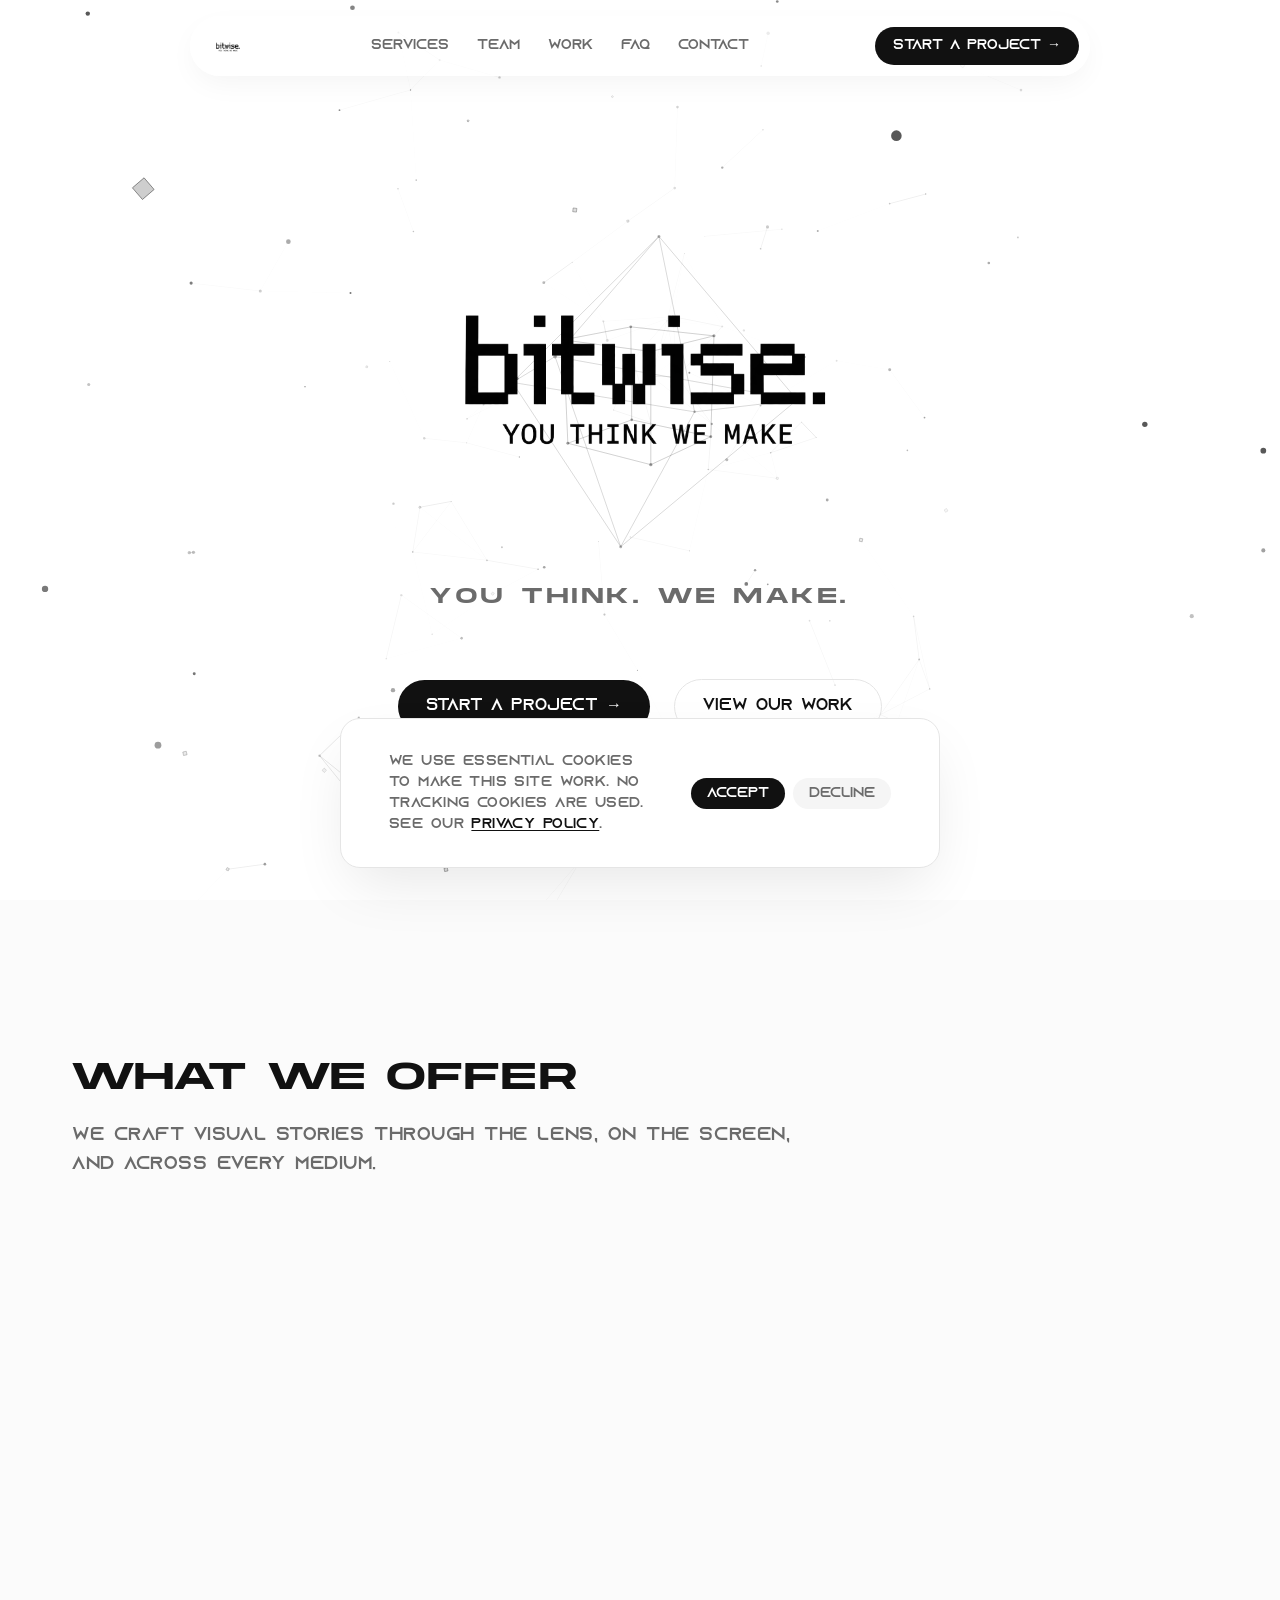
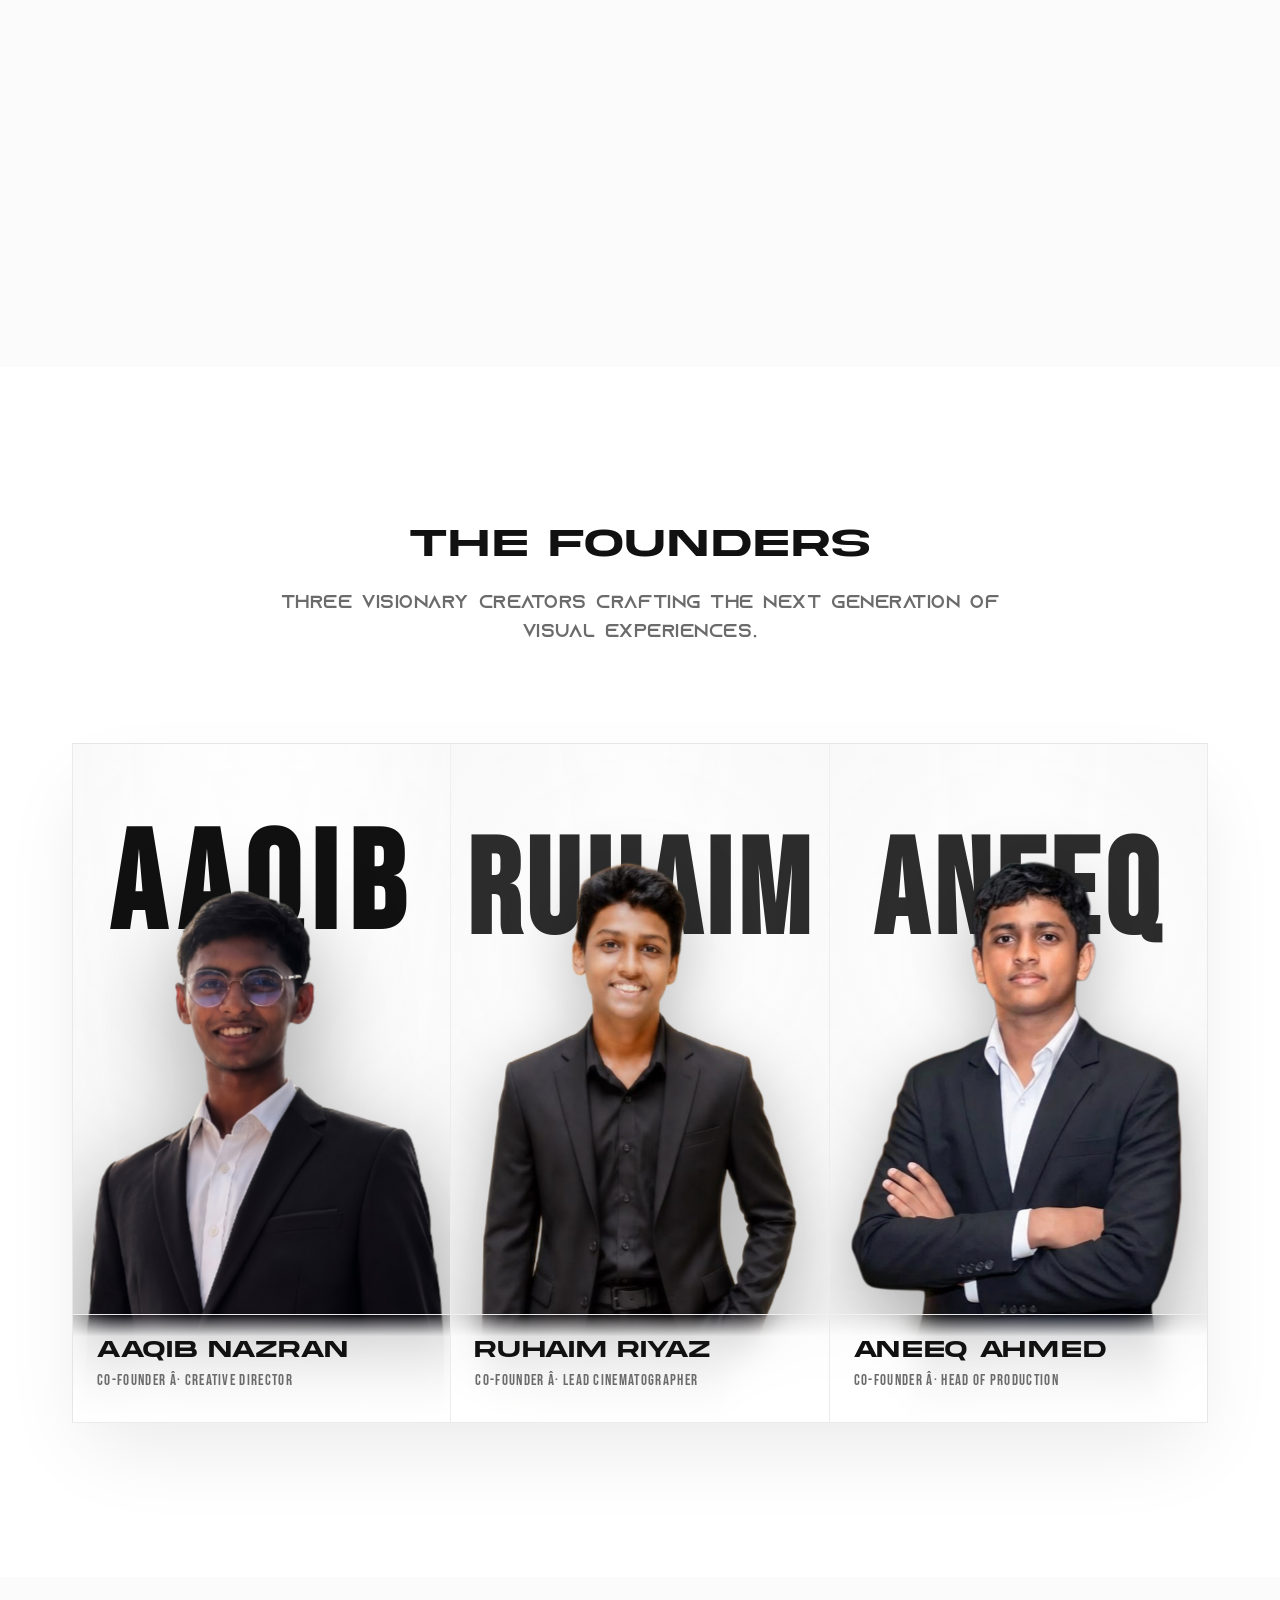
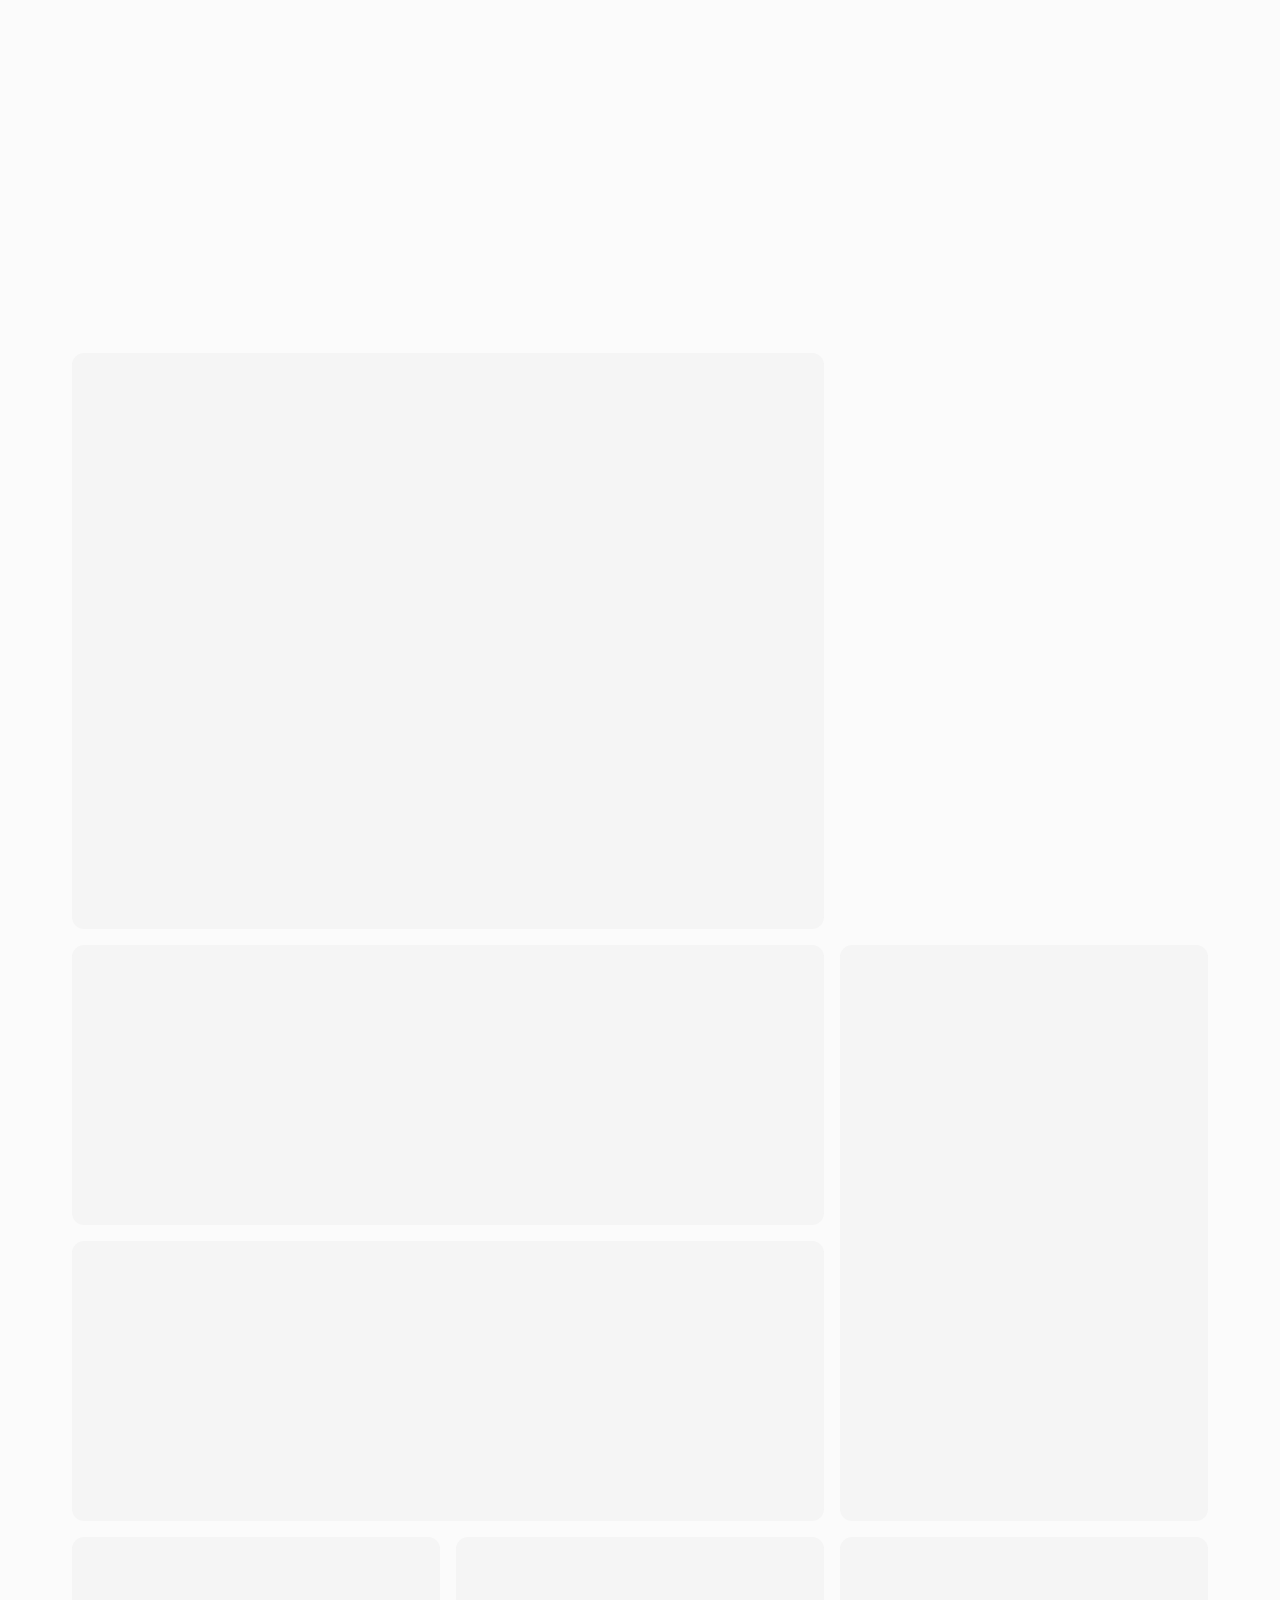
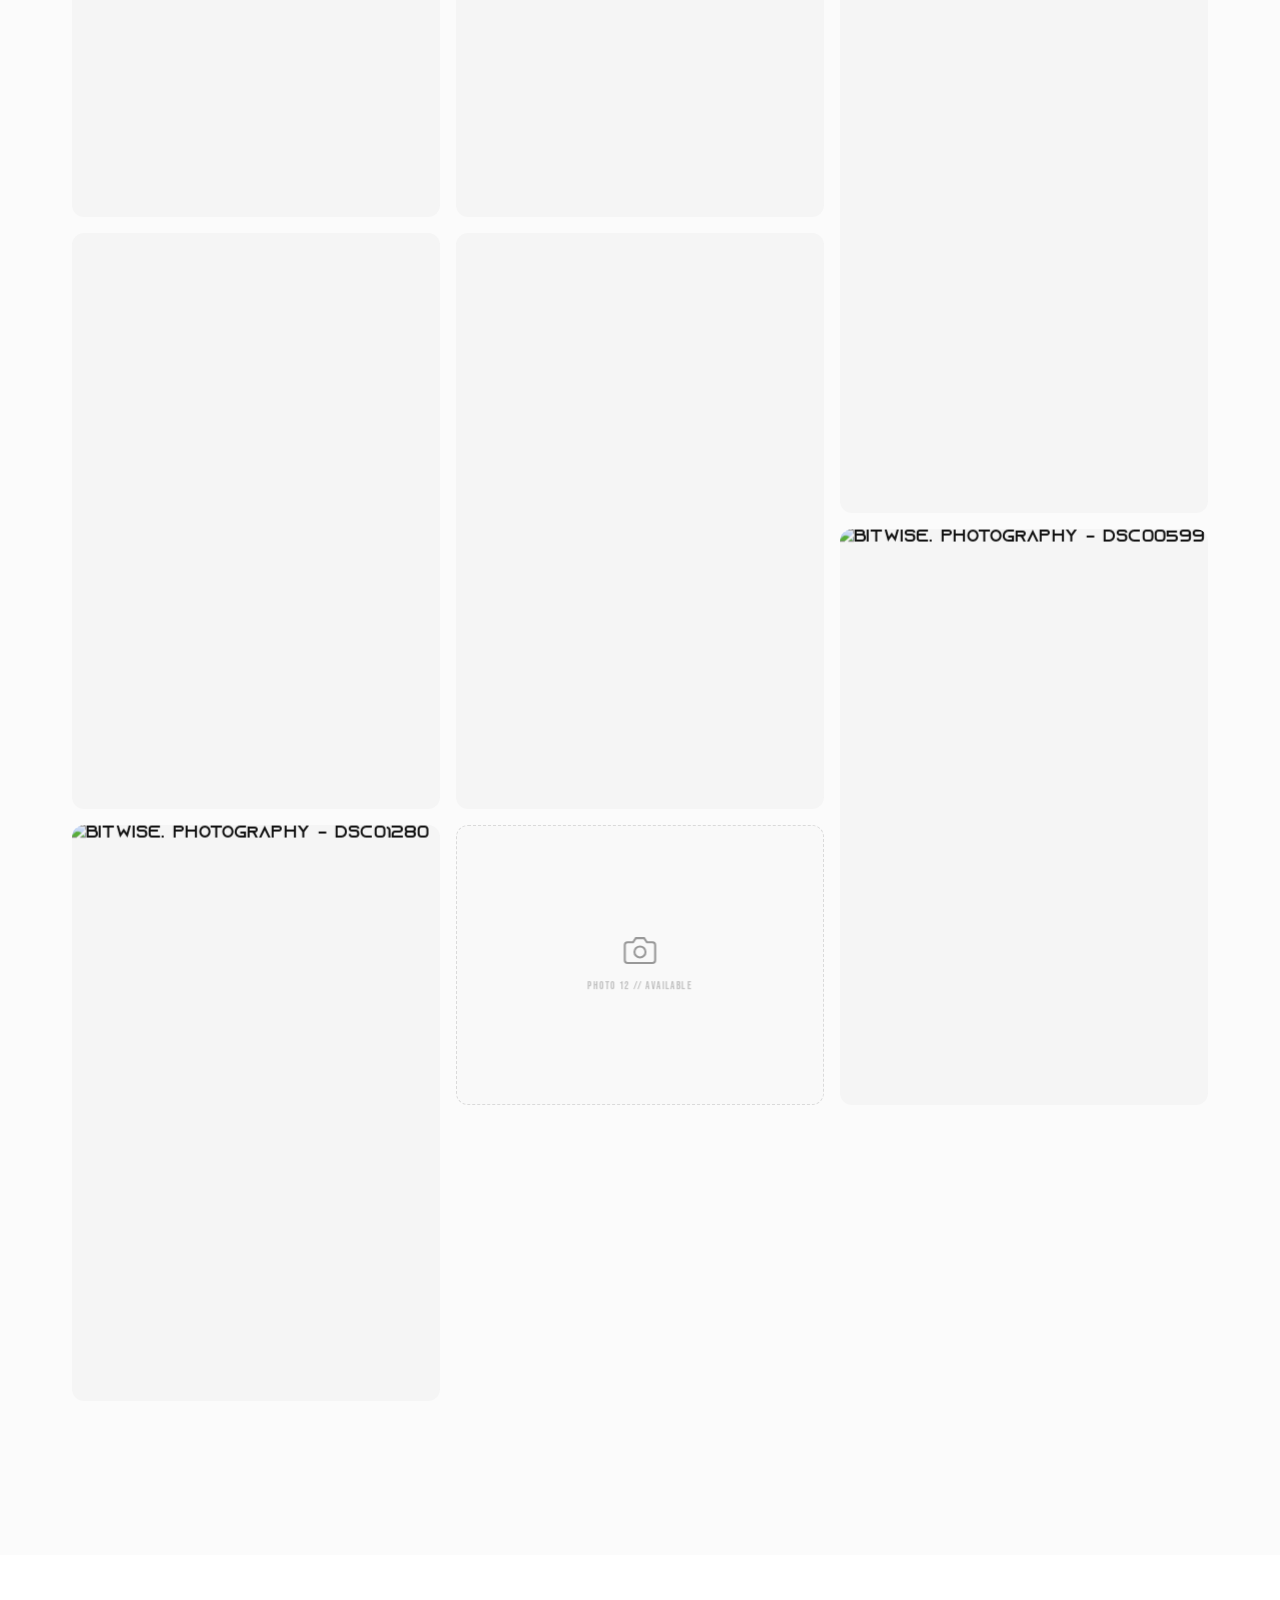
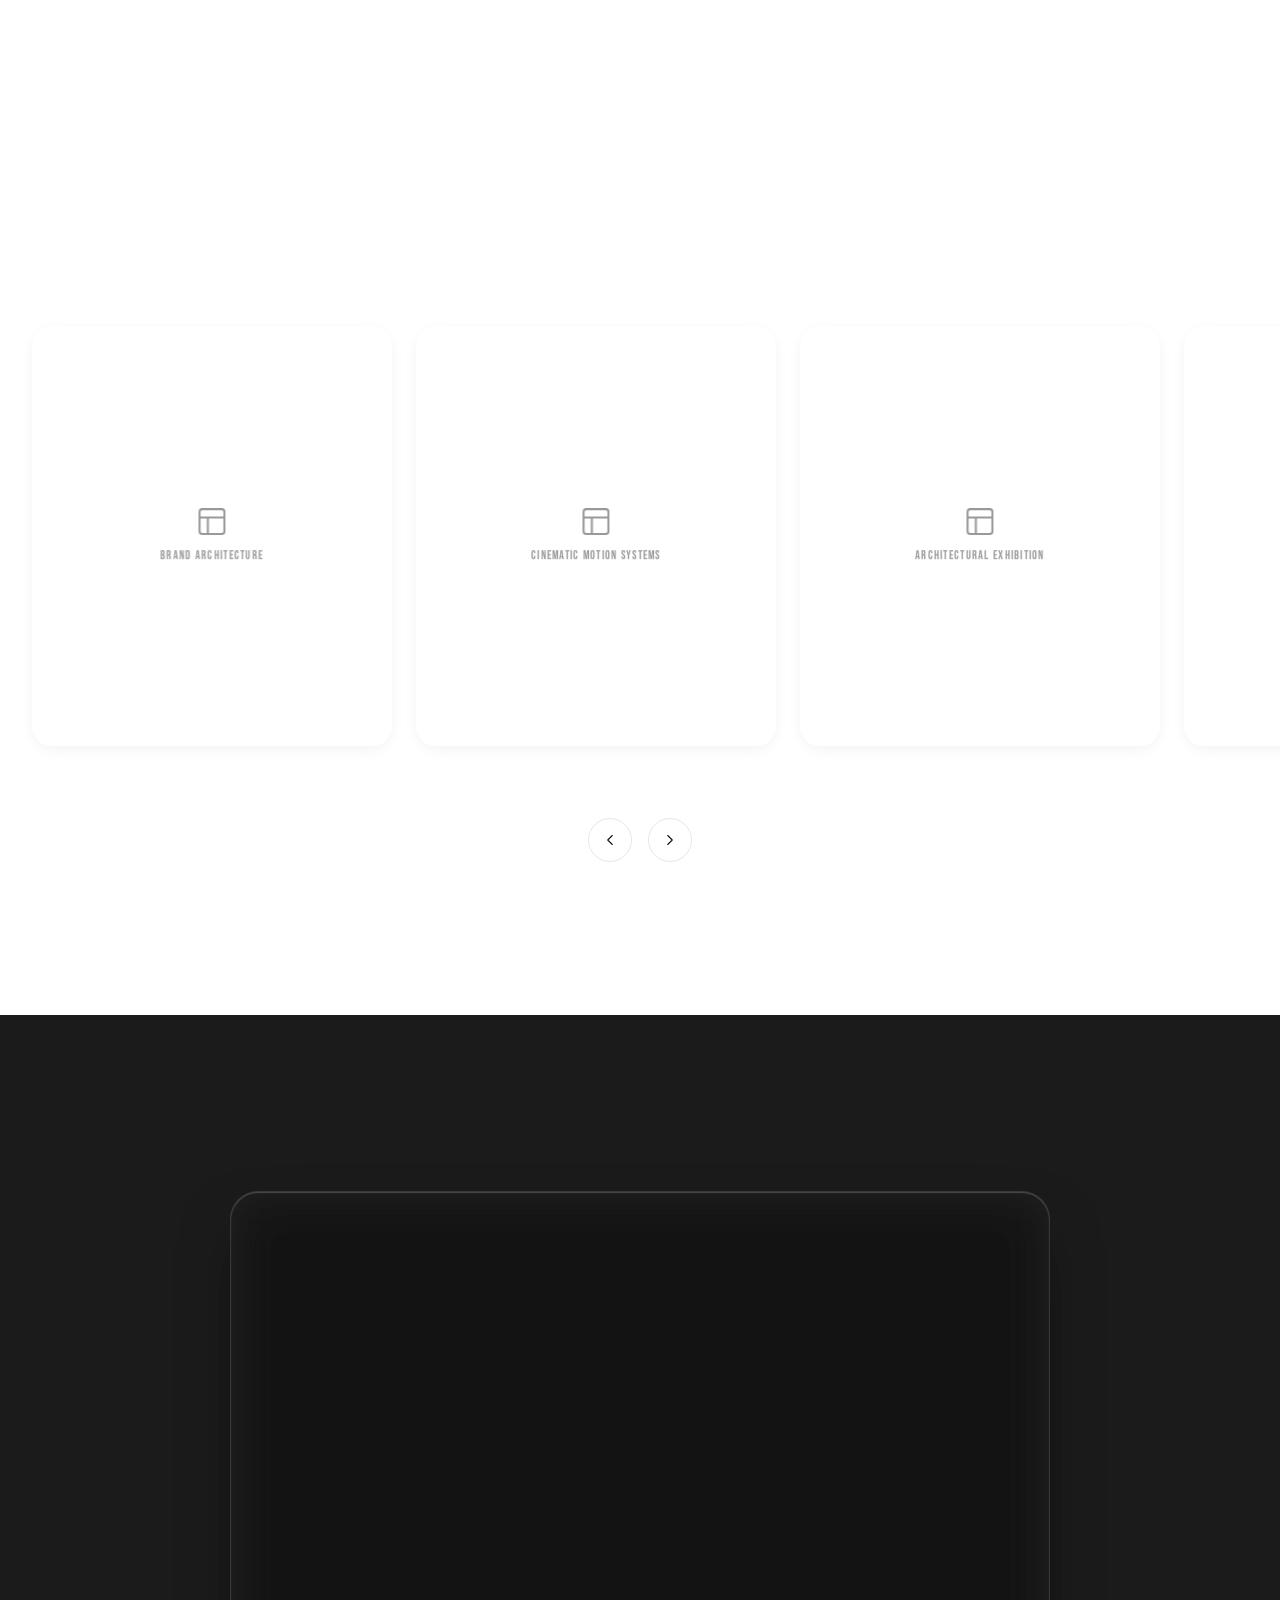
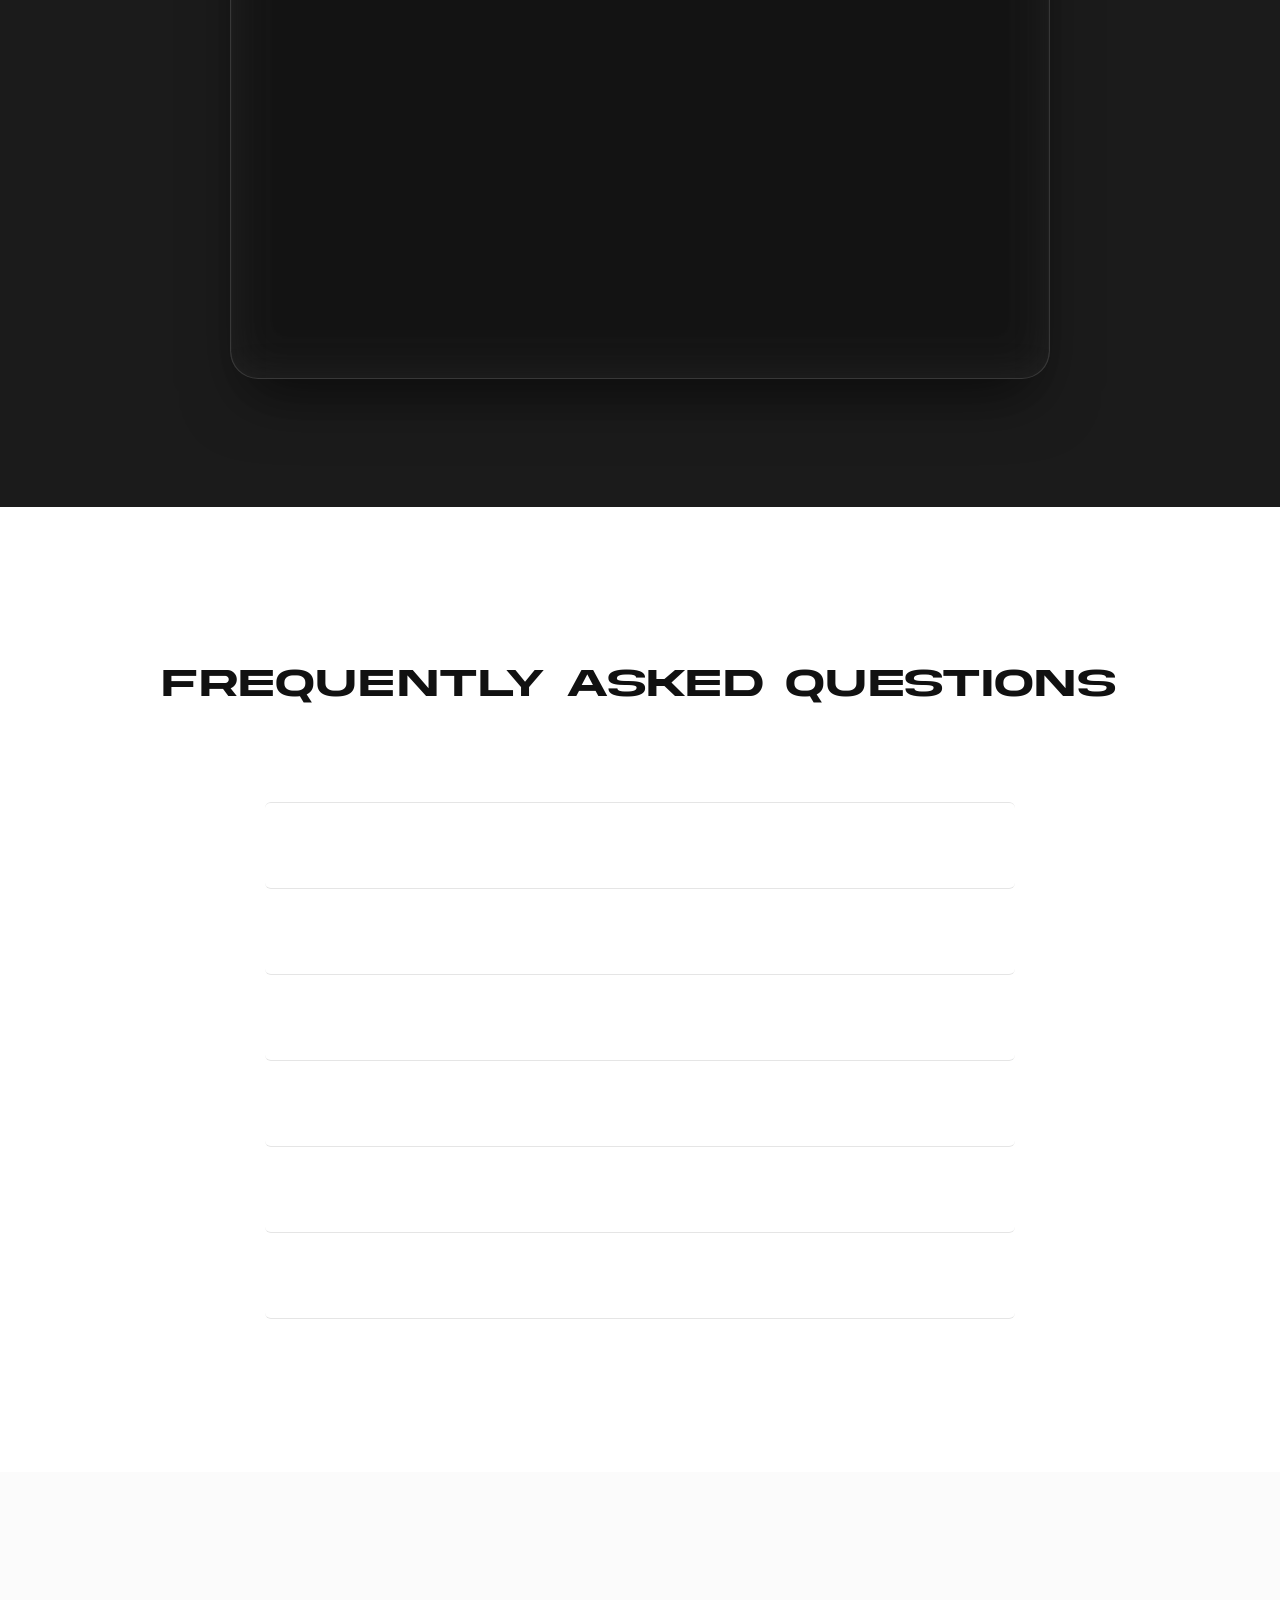
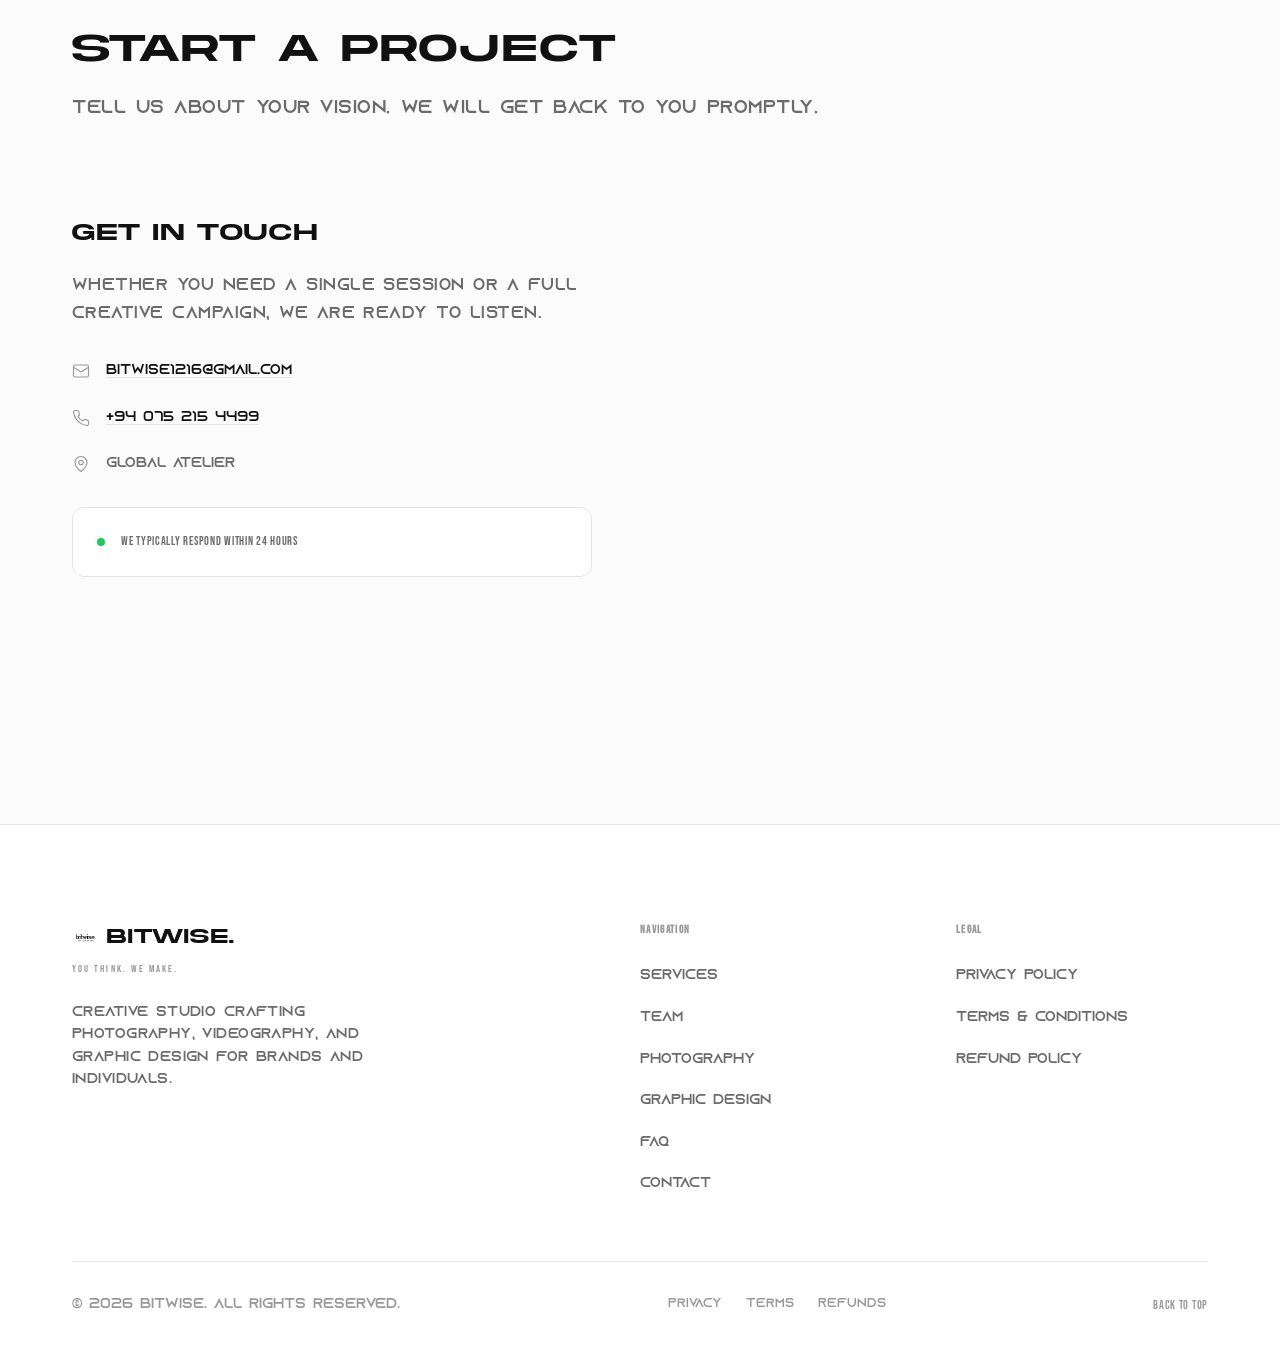
==== index.html @ 7561acdc "feat(publish): add automated 1-click backend publishing endpoint and launcher" ====
﻿<!DOCTYPE html>
<html lang="en">
<head>
  <meta charset="UTF-8">
  <meta name="viewport" content="width=device-width, initial-scale=1.0">
  <title>bitwise. &mdash; You Think. We Make. | Photography, Videography & Design Studio</title>
  <meta name="description" content="bitwise. is a creative studio specializing in photography, videography, and graphic design. We bring your vision to life with precision and craft.">
  <meta name="keywords" content="photography, videography, graphic design, creative studio, bitwise, professional photography, brand design">
  <meta name="theme-color" content="#FFFFFF">
  <meta name="robots" content="index, follow">

  <!-- Open Graph -->
  <meta property="og:title" content="bitwise. &mdash; You Think. We Make.">
  <meta property="og:description" content="Creative studio specializing in photography, videography, and graphic design.">
  <meta property="og:type" content="website">
  <meta property="og:image" content="assets/logo/logo-black.png">
  <meta property="og:image:width" content="1200">
  <meta property="og:image:height" content="630">
  <meta property="og:image:alt" content="bitwise. creative studio logo">

  <!-- Twitter Card -->
  <meta name="twitter:card" content="summary_large_image">
  <meta name="twitter:title" content="bitwise. &mdash; You Think. We Make.">
  <meta name="twitter:description" content="Creative studio specializing in photography, videography, and graphic design.">
  <meta name="twitter:image" content="assets/logo/logo-black.png">

  <!-- Canonical -->
  <link rel="canonical" href="index.html">

  <!-- Favicon -->
  <link rel="icon" type="image/png" sizes="32x32" href="assets/logo/logo-black.png">
  <link rel="icon" type="image/png" sizes="16x16" href="assets/logo/logo-black.png">
  <link rel="apple-touch-icon" href="assets/logo/logo-black.png">

  <!-- Security Headers (meta-based for static sites) -->
  <meta http-equiv="X-Content-Type-Options" content="nosniff">
  <meta http-equiv="X-Frame-Options" content="SAMEORIGIN">
  <meta http-equiv="Referrer-Policy" content="strict-origin-when-cross-origin">
  <meta http-equiv="Permissions-Policy" content="camera=(), microphone=(), geolocation=()">

  <!-- Typography: Azonix (Main), Akira Expanded, Bebas Neue -->
  <link rel="preconnect" href="https://fonts.googleapis.com">
  <link rel="preconnect" href="https://fonts.gstatic.com" crossorigin>
  <link href="https://fonts.googleapis.com/css2?family=Bebas+Neue&display=swap" rel="stylesheet">
  <link rel="stylesheet" href="css/fonts.css">

  <!-- GSAP for scroll-driven animations -->
  <script src="https://cdnjs.cloudflare.com/ajax/libs/gsap/3.12.5/gsap.min.js" defer></script>
  <script src="https://cdnjs.cloudflare.com/ajax/libs/gsap/3.12.5/ScrollTrigger.min.js" defer></script>

  <!-- Design System -->
  <link rel="stylesheet" href="css/variables.css">
  <link rel="stylesheet" href="css/base.css">
  <link rel="stylesheet" href="css/animations.css">
  <link rel="stylesheet" href="css/components.css">

  <!-- Local Business Schema (JSON-LD) -->
  <script type="application/ld+json">
  {
    "@context": "https://schema.org",
    "@type": "LocalBusiness",
    "name": "bitwise.",
    "description": "Creative studio specializing in photography, videography, and graphic design.",
    "url": "",
    "image": "assets/logo/logo-black.png",
    "telephone": "+1-000-000-0000",
    "email": "bitwise1216@gmail.com",
    "address": {
      "@type": "PostalAddress",
      "streetAddress": "Your Street Address",
      "addressLocality": "Your City",
      "addressRegion": "Your State",
      "postalCode": "00000",
      "addressCountry": "US"
    },
    "openingHours": "Mo-Fr 09:00-18:00",
    "priceRange": "$$",
    "sameAs": []
  }
  </script>

  <!-- FAQ Schema (Structured Data for rich results) -->
  <script type="application/ld+json">
  {
    "@context": "https://schema.org",
    "@type": "FAQPage",
    "mainEntity": [
      {
        "@type": "Question",
        "name": "What services does bitwise. offer?",
        "acceptedAnswer": {
          "@type": "Answer",
          "text": "We specialize in photography, videography, and graphic design. From brand shoots to full visual identities, we cover every creative need for your business or personal project."
        }
      },
      {
        "@type": "Question",
        "name": "How long does a typical project take?",
        "acceptedAnswer": {
          "@type": "Answer",
          "text": "Timelines vary by scope. A single photo session can be delivered within a week, while full brand identity projects typically run 3 to 6 weeks."
        }
      },
      {
        "@type": "Question",
        "name": "What is your pricing structure?",
        "acceptedAnswer": {
          "@type": "Answer",
          "text": "Pricing depends on the project scope and deliverables. We provide a detailed quote after understanding your requirements during our first conversation. No hidden fees."
        }
      },
      {
        "@type": "Question",
        "name": "How do I get started?",
        "acceptedAnswer": {
          "@type": "Answer",
          "text": "Simply fill out our contact form or send us an email. We will schedule a brief call to discuss your project, timeline, and budget."
        }
      }
    ]
  }
  </script>
</head>
<body>

  <!-- 3D Motion Graphic Background Canvas -->
  <canvas id="bg-motion-canvas" class="bg-motion-canvas" aria-hidden="true"></canvas>

  <!-- Scroll Progress Bar -->
  <div class="scroll-progress" id="scroll-progress" aria-hidden="true"></div>

  <!-- Cursor Follower (desktop only) -->
  <div class="cursor-dot" id="cursor-dot" aria-hidden="true"></div>
  <div class="cursor-ring" id="cursor-ring" aria-hidden="true"></div>

  <!-- ==========================================================================
       1. FLOATING GLASS NAVBAR
       ========================================================================== -->
  <header class="header-wrapper" id="header">
    <nav class="navbar" aria-label="Primary Navigation">
      <a href="#hero" class="nav-brand" aria-label="bitwise. home">
        <img src="assets/logo/logo-black.png" alt="bitwise. logo" style="height:22px; width:auto;" onerror="this.style.display='none'">
      </a>

      <ul class="nav-menu">
        <li><a href="#services" class="nav-link">Services</a></li>
        <li><a href="#team" class="nav-link">Team</a></li>
        <li><a href="#work-photo" class="nav-link">Work</a></li>
        <li><a href="#faq" class="nav-link">FAQ</a></li>
        <li><a href="#contact" class="nav-link">Contact</a></li>
      </ul>

      <div class="nav-cta">
        <a href="contact.html" class="nav-cta-btn">
          <span data-editable-id="nav-cta-text">Start a Project</span>
          <span class="btn-arrow" aria-hidden="true">&rarr;</span>
        </a>
        <button type="button" class="mobile-toggle" id="mobile-toggle" aria-label="Open menu">
          <svg width="18" height="18" viewBox="0 0 18 18" fill="none" stroke="currentColor" stroke-width="1.5" stroke-linecap="round">
            <line x1="2" y1="5" x2="16" y2="5"/>
            <line x1="2" y1="9" x2="16" y2="9"/>
            <line x1="2" y1="13" x2="16" y2="13"/>
          </svg>
        </button>
      </div>
    </nav>
  </header>

  <!-- Mobile Menu Overlay -->
  <div class="mobile-menu-overlay" id="mobile-overlay" role="dialog" aria-modal="true" aria-label="Navigation menu">
    <button type="button" class="mobile-close-btn" id="mobile-close" aria-label="Close menu">
      <svg width="20" height="20" viewBox="0 0 20 20" fill="none" stroke="currentColor" stroke-width="1.5" stroke-linecap="round">
        <line x1="4" y1="4" x2="16" y2="16"/>
        <line x1="16" y1="4" x2="4" y2="16"/>
      </svg>
    </button>
    <a href="#services" class="mobile-nav-link">Services</a>
    <a href="#team" class="mobile-nav-link">Team</a>
    <a href="#work-photo" class="mobile-nav-link">Work</a>
    <a href="#faq" class="mobile-nav-link">FAQ</a>
    <a href="#contact" class="mobile-nav-link">Contact</a>
  </div>

  <main>
    <!-- ====================================================================
         2. HERO SECTION
         ==================================================================== -->
    <section class="hero" id="hero">
      <div class="hero-logo-wrapper" id="hero-logo-wrapper">
        <img
          src="assets/logo/logo-black.png"
          alt="bitwise. official logo"
          class="hero-logo"
          data-editable-img-id="hero-logo"
        >
      </div>

      <div class="hero-tagline" id="hero-tagline" data-editable-id="hero-tagline">
        YOU THINK. WE MAKE.
      </div>

      <div class="hero-cta-group" id="hero-cta">
        <a href="#contact" class="btn-primary">
          <span>Start a Project</span>
          <span class="btn-arrow" aria-hidden="true">&rarr;</span>
        </a>
        <a href="#work-photo" class="btn-secondary">
          <span>View Our Work</span>
        </a>
      </div>
    </section>

    <!-- ====================================================================
         3. SERVICES — WHAT WE OFFER
         ==================================================================== -->
    <section class="section section-soft" id="services">
      <div class="container">
        <div class="section-header reveal">
          <h2 class="section-title" data-editable-id="services-title">What We Offer</h2>
          <p class="section-subtitle" data-editable-id="services-subtitle">
            We craft visual stories through the lens, on the screen, and across every medium.
          </p>
        </div>

        <div class="services-list">
          <div class="service-row reveal">
            <span class="service-name" data-editable-id="service-1-name">Photography</span>
            <span class="service-desc" data-editable-id="service-1-desc">Editorial, product, portrait, and event photography tailored to your brand.</span>
          </div>
          <div class="service-row reveal">
            <span class="service-name" data-editable-id="service-2-name">Videography</span>
            <span class="service-desc" data-editable-id="service-2-desc">Brand films, event coverage, and motion content that captures attention.</span>
          </div>
          <div class="service-row reveal">
            <span class="service-name" data-editable-id="service-3-name">Graphic Design</span>
            <span class="service-desc" data-editable-id="service-3-desc">Brand identity, marketing collateral, social media assets, and visual systems.</span>
          </div>
        </div>
      </div>
    </section>

    <!-- ====================================================================
         4. THE FOUNDERS — ARCHITECTURAL DEPTH PAVILION
         ==================================================================== -->
    <section class="section section-founders" id="team">
      <div class="container">
        <div class="section-header text-center reveal">
          <h2 class="section-title" data-editable-id="team-title" style="margin-left:auto;margin-right:auto;">The Founders</h2>
          <p class="section-subtitle" data-editable-id="team-subtitle" style="margin-left:auto;margin-right:auto;">
            Three visionary creators crafting the next generation of visual experiences.
          </p>
        </div>

        <!-- The Seamless Architectural Depth Pavilion -->
        <div class="founders-pavilion reveal" id="founders-pavilion">

          <!-- ── Portal 1: Aaqib Nazran ── -->
          <div class="pavilion-portal active" data-founder="aaqib" data-index="0">
            <div class="portal-inner">
              <div class="portal-backdrop"></div>
              <div class="portal-light-beam"></div>

              <!-- Depth Layer: ONLY FIRST NAME IN BEBAS NEUE -->
              <div class="portal-depth-name" aria-hidden="true">
                <span class="depth-word">AAQIB</span>
              </div>

              <!-- Foreground Cutout overlapping Bebas Neue text -->
              <div class="portal-subject-wrapper">
                <img 
                  src="assets/Founders/Aaqib Nazran-cutout.png" 
                  alt="Aaqib Nazran &mdash; Co-Founder & Creative Director" 
                  class="portal-subject-img"
                  loading="lazy"
                  onerror="this.src='assets/Founders/Aaqib Nazran.jpg'"
                >
              </div>

              <div class="portal-floor-vignette"></div>

              <!-- Floating Editorial Dossier -->
              <div class="portal-dossier">
                <h3 class="dossier-name" data-editable-id="founder-1-name">Aaqib Nazran</h3>
                <div class="dossier-role" data-editable-id="founder-1-role">Co-Founder &middot; Creative Director</div>
                <p class="dossier-bio" data-editable-id="founder-1-bio">
                  Shapes the studio's aesthetic compass, brand worldbuilding, and executive visual storytelling across global productions.
                </p>
              </div>
            </div>
          </div>

          <!-- ── Portal 2: Ruhaim Riyaz ── -->
          <div class="pavilion-portal" data-founder="ruhaim" data-index="1">
            <div class="portal-inner">
              <div class="portal-backdrop"></div>
              <div class="portal-light-beam"></div>

              <!-- Depth Layer: ONLY FIRST NAME IN BEBAS NEUE -->
              <div class="portal-depth-name" aria-hidden="true">
                <span class="depth-word">RUHAIM</span>
              </div>

              <!-- Foreground Cutout overlapping Bebas Neue text -->
              <div class="portal-subject-wrapper">
                <img 
                  src="assets/Founders/Ruhaim Riyaz-cutout.png" 
                  alt="Ruhaim Riyaz &mdash; Co-Founder & Lead Cinematographer" 
                  class="portal-subject-img"
                  loading="lazy"
                  onerror="this.src='assets/Founders/Ruhaim Riyaz.jpeg'"
                >
              </div>

              <div class="portal-floor-vignette"></div>

              <!-- Floating Editorial Dossier -->
              <div class="portal-dossier">
                <h3 class="dossier-name" data-editable-id="founder-2-name">Ruhaim Riyaz</h3>
                <div class="dossier-role" data-editable-id="founder-2-role">Co-Founder &middot; Lead Cinematographer</div>
                <p class="dossier-bio" data-editable-id="founder-2-bio">
                  Master of motion, lighting, and camera choreography. Crafts cinematic brand films that balance technical precision with emotion.
                </p>
              </div>
            </div>
          </div>

          <!-- ── Portal 3: Aneeq Ahmed ── -->
          <div class="pavilion-portal" data-founder="aneeq" data-index="2">
            <div class="portal-inner">
              <div class="portal-backdrop"></div>
              <div class="portal-light-beam"></div>

              <!-- Depth Layer: ONLY FIRST NAME IN BEBAS NEUE -->
              <div class="portal-depth-name" aria-hidden="true">
                <span class="depth-word">ANEEQ</span>
              </div>

              <!-- Foreground Cutout overlapping Bebas Neue text -->
              <div class="portal-subject-wrapper">
                <img 
                  src="assets/Founders/Aneeq Ahmed-cutout.png" 
                  alt="Aneeq Ahmed &mdash; Co-Founder & Head of Production" 
                  class="portal-subject-img"
                  loading="lazy"
                >
              </div>

              <div class="portal-floor-vignette"></div>

              <!-- Floating Editorial Dossier -->
              <div class="portal-dossier">
                <h3 class="dossier-name" data-editable-id="founder-3-name">Aneeq Ahmed</h3>
                <div class="dossier-role" data-editable-id="founder-3-role">Co-Founder &middot; Head of Production</div>
                <p class="dossier-bio" data-editable-id="founder-3-bio">
                  Spearheads high-precision production architecture, executive delivery, and cross-media design execution for studio projects.
                </p>
              </div>
            </div>
          </div>

        </div>
      </div>
    </section>

    <!-- ====================================================================
         5. SHOWCASE — PHOTOGRAPHY GALLERY
         ==================================================================== -->
    <section class="section section-soft" id="work-photo">
      <div class="container">
        <div class="section-header reveal">
          <h2 class="section-title" data-editable-id="photo-title">Photography</h2>
          <p class="section-subtitle" data-editable-id="photo-subtitle">
            Selected work from our editorial and brand photography projects.
          </p>
        </div>

        <div class="photo-gallery-grid" id="photo-gallery">
          <div class="gallery-item reveal-scale" data-editable-img-id="photo-1">
            <img src="assets/showcase/photography/_56I9162.jpg" alt="bitwise. Photography -  56I9162" loading="lazy">
          </div>
          <div class="gallery-item reveal-scale" data-editable-img-id="photo-2">
            <img src="assets/showcase/photography/_F8A6782.jpg" alt="bitwise. Photography -  F8A6782" loading="lazy">
          </div>
          <div class="gallery-item reveal-scale" data-editable-img-id="photo-3">
            <img src="assets/showcase/photography/DSC00168.jpg" alt="bitwise. Photography - DSC00168" loading="lazy">
          </div>
          <div class="gallery-item reveal-scale gallery-span-wide" data-editable-img-id="photo-4">
            <img src="assets/showcase/photography/DSC00477.jpg" alt="bitwise. Photography - DSC00477" loading="lazy">
          </div>
          <div class="gallery-item reveal-scale gallery-span-tall" data-editable-img-id="photo-5">
            <img src="assets/showcase/photography/DSC00586.jpg" alt="bitwise. Photography - DSC00586" loading="lazy">
          </div>
          <div class="gallery-item reveal-scale" data-editable-img-id="photo-6">
            <img src="assets/showcase/photography/DSC00830.jpg" alt="bitwise. Photography - DSC00830" loading="lazy">
          </div>
          <div class="gallery-item reveal-scale" data-editable-img-id="photo-7">
            <img src="assets/showcase/photography/DSC00847.jpg" alt="bitwise. Photography - DSC00847" loading="lazy">
          </div>
          <div class="gallery-item gallery-item-slot reveal-scale" data-editable-img-id="photo-8">
            <div class="gallery-item-placeholder slot-placeholder">
              <svg viewBox="0 0 24 24" fill="none" stroke="currentColor" stroke-width="1.5"><path d="M23 19a2 2 0 0 1-2 2H3a2 2 0 0 1-2-2V8a2 2 0 0 1 2-2h4l2-3h6l2 3h4a2 2 0 0 1 2 2z"/><circle cx="12" cy="13" r="4"/></svg>
              <span>Photo 08 // Available</span>
            </div>
          </div>
          <div class="gallery-item gallery-item-slot reveal-scale" data-editable-img-id="photo-9">
            <div class="gallery-item-placeholder slot-placeholder">
              <svg viewBox="0 0 24 24" fill="none" stroke="currentColor" stroke-width="1.5"><path d="M23 19a2 2 0 0 1-2 2H3a2 2 0 0 1-2-2V8a2 2 0 0 1 2-2h4l2-3h6l2 3h4a2 2 0 0 1 2 2z"/><circle cx="12" cy="13" r="4"/></svg>
              <span>Photo 09 // Available</span>
            </div>
          </div>
          <div class="gallery-item gallery-item-slot reveal-scale" data-editable-img-id="photo-10">
            <div class="gallery-item-placeholder slot-placeholder">
              <svg viewBox="0 0 24 24" fill="none" stroke="currentColor" stroke-width="1.5"><path d="M23 19a2 2 0 0 1-2 2H3a2 2 0 0 1-2-2V8a2 2 0 0 1 2-2h4l2-3h6l2 3h4a2 2 0 0 1 2 2z"/><circle cx="12" cy="13" r="4"/></svg>
              <span>Photo 10 // Available</span>
            </div>
          </div>
          <div class="gallery-item gallery-item-slot reveal-scale" data-editable-img-id="photo-11">
            <div class="gallery-item-placeholder slot-placeholder">
              <svg viewBox="0 0 24 24" fill="none" stroke="currentColor" stroke-width="1.5"><path d="M23 19a2 2 0 0 1-2 2H3a2 2 0 0 1-2-2V8a2 2 0 0 1 2-2h4l2-3h6l2 3h4a2 2 0 0 1 2 2z"/><circle cx="12" cy="13" r="4"/></svg>
              <span>Photo 11 // Available</span>
            </div>
          </div>
          <div class="gallery-item gallery-item-slot reveal-scale" data-editable-img-id="photo-12">
            <div class="gallery-item-placeholder slot-placeholder">
              <svg viewBox="0 0 24 24" fill="none" stroke="currentColor" stroke-width="1.5"><path d="M23 19a2 2 0 0 1-2 2H3a2 2 0 0 1-2-2V8a2 2 0 0 1 2-2h4l2-3h6l2 3h4a2 2 0 0 1 2 2z"/><circle cx="12" cy="13" r="4"/></svg>
              <span>Photo 12 // Available</span>
            </div>
          </div>
        </div>
      </div>
    </section>

    <!-- ====================================================================
         6. SHOWCASE — GRAPHIC DESIGN CAROUSEL
         ==================================================================== -->
    <section class="section" id="work-design">
      <div class="container">
        <div class="section-header reveal">
          <h2 class="section-title" data-editable-id="design-title">Graphic Design</h2>
          <p class="section-subtitle" data-editable-id="design-subtitle">
            Brand identities, visual systems, and creative direction.
          </p>
        </div>
      </div>

      <div class="design-carousel-wrapper">
        <div class="design-carousel" id="design-carousel">
          <div class="design-card" data-editable-img-id="design-1">
            <div class="gallery-item-placeholder">
              <svg viewBox="0 0 24 24"><rect x="3" y="3" width="18" height="18" rx="2"/><path d="M3 9h18M9 21V9"/></svg>
              <span>Design 1</span>
            </div>
          </div>
          <div class="design-card" data-editable-img-id="design-2">
            <div class="gallery-item-placeholder">
              <svg viewBox="0 0 24 24"><rect x="3" y="3" width="18" height="18" rx="2"/><path d="M3 9h18M9 21V9"/></svg>
              <span>Design 2</span>
            </div>
          </div>
          <div class="design-card" data-editable-img-id="design-3">
            <div class="gallery-item-placeholder">
              <svg viewBox="0 0 24 24"><rect x="3" y="3" width="18" height="18" rx="2"/><path d="M3 9h18M9 21V9"/></svg>
              <span>Design 3</span>
            </div>
          </div>
          <div class="design-card" data-editable-img-id="design-4">
            <div class="gallery-item-placeholder">
              <svg viewBox="0 0 24 24"><rect x="3" y="3" width="18" height="18" rx="2"/><path d="M3 9h18M9 21V9"/></svg>
              <span>Design 4</span>
            </div>
          </div>
          <div class="design-card" data-editable-img-id="design-5">
            <div class="gallery-item-placeholder">
              <svg viewBox="0 0 24 24"><rect x="3" y="3" width="18" height="18" rx="2"/><path d="M3 9h18M9 21V9"/></svg>
              <span>Design 5</span>
            </div>
          </div>
          <div class="design-card" data-editable-img-id="design-6">
            <div class="gallery-item-placeholder">
              <svg viewBox="0 0 24 24"><rect x="3" y="3" width="18" height="18" rx="2"/><path d="M3 9h18M9 21V9"/></svg>
              <span>Design 6</span>
            </div>
          </div>
        </div>

        <div class="carousel-nav">
          <button class="carousel-btn" id="carousel-prev" aria-label="Previous slide">
            <svg viewBox="0 0 24 24" fill="none" stroke="currentColor" stroke-width="1.5" stroke-linecap="round" stroke-linejoin="round"><path d="m15 18-6-6 6-6"/></svg>
          </button>
          <button class="carousel-btn" id="carousel-next" aria-label="Next slide">
            <svg viewBox="0 0 24 24" fill="none" stroke="currentColor" stroke-width="1.5" stroke-linecap="round" stroke-linejoin="round"><path d="m9 18 6-6-6-6"/></svg>
          </button>
        </div>
      </div>
    </section>

    <!-- ====================================================================
         7. VIDEOGRAPHY — CONFIDENT MENTION
         ==================================================================== -->
    <section class="video-section" id="videography">
      <div class="container">
        <div class="video-frame-3d reveal preserve-3d" data-tilt-3d>
          <div class="video-play-btn-3d" aria-label="Play video showcase">
            <svg width="28" height="28" viewBox="0 0 24 24" fill="currentColor"><polygon points="5 3 19 12 5 21 5 3"/></svg>
          </div>
          <h2 data-editable-id="video-title">We also create films.</h2>
          <p data-editable-id="video-desc">
            From brand films to event coverage, our videography captures the motion and emotion behind your story.
          </p>
          <a href="#contact" class="btn-primary">
            <span>Discuss Your Project</span>
            <span class="btn-arrow" aria-hidden="true">&rarr;</span>
          </a>
        </div>
      </div>
    </section>

    <!-- ====================================================================
         8. FAQ
         ==================================================================== -->
    <section class="section" id="faq">
      <div class="container">
        <div class="section-header text-center reveal">
          <h2 class="section-title" data-editable-id="faq-title" style="margin-left:auto;margin-right:auto;">Frequently Asked Questions</h2>
        </div>

        <div class="faq-list">
          <div class="faq-item">
            <button class="faq-question" aria-expanded="false">
              <span data-editable-id="faq-q1">What services does bitwise. offer?</span>
              <svg class="faq-chevron" viewBox="0 0 24 24" fill="none" stroke="currentColor" stroke-width="2" stroke-linecap="round" stroke-linejoin="round"><path d="m6 9 6 6 6-6"/></svg>
            </button>
            <div class="faq-answer">
              <p class="faq-answer-inner" data-editable-id="faq-a1">We specialize in photography, videography, and graphic design. From brand shoots to full visual identities, we cover every creative need for your business or personal project.</p>
            </div>
          </div>

          <div class="faq-item">
            <button class="faq-question" aria-expanded="false">
              <span data-editable-id="faq-q2">How long does a typical project take?</span>
              <svg class="faq-chevron" viewBox="0 0 24 24" fill="none" stroke="currentColor" stroke-width="2" stroke-linecap="round" stroke-linejoin="round"><path d="m6 9 6 6 6-6"/></svg>
            </button>
            <div class="faq-answer">
              <p class="faq-answer-inner" data-editable-id="faq-a2">Timelines vary by scope. A single photo session can be delivered within a week, while full brand identity projects typically run 3 to 6 weeks. We will discuss timelines upfront during our initial consultation.</p>
            </div>
          </div>

          <div class="faq-item">
            <button class="faq-question" aria-expanded="false">
              <span data-editable-id="faq-q3">Do you travel for shoots?</span>
              <svg class="faq-chevron" viewBox="0 0 24 24" fill="none" stroke="currentColor" stroke-width="2" stroke-linecap="round" stroke-linejoin="round"><path d="m6 9 6 6 6-6"/></svg>
            </button>
            <div class="faq-answer">
              <p class="faq-answer-inner" data-editable-id="faq-a3">Yes. We are available for both local and destination shoots. Travel costs will be discussed and agreed upon before the project begins.</p>
            </div>
          </div>

          <div class="faq-item">
            <button class="faq-question" aria-expanded="false">
              <span data-editable-id="faq-q4">What is your pricing structure?</span>
              <svg class="faq-chevron" viewBox="0 0 24 24" fill="none" stroke="currentColor" stroke-width="2" stroke-linecap="round" stroke-linejoin="round"><path d="m6 9 6 6 6-6"/></svg>
            </button>
            <div class="faq-answer">
              <p class="faq-answer-inner" data-editable-id="faq-a4">Pricing depends on the project scope and deliverables. We provide a detailed quote after understanding your requirements during our first conversation. No hidden fees.</p>
            </div>
          </div>

          <div class="faq-item">
            <button class="faq-question" aria-expanded="false">
              <span data-editable-id="faq-q5">Can I request revisions?</span>
              <svg class="faq-chevron" viewBox="0 0 24 24" fill="none" stroke="currentColor" stroke-width="2" stroke-linecap="round" stroke-linejoin="round"><path d="m6 9 6 6 6-6"/></svg>
            </button>
            <div class="faq-answer">
              <p class="faq-answer-inner" data-editable-id="faq-a5">Absolutely. Our packages include a set number of revision rounds. Additional revisions can be arranged at an agreed rate. We want you to be fully satisfied with the final result.</p>
            </div>
          </div>

          <div class="faq-item">
            <button class="faq-question" aria-expanded="false">
              <span data-editable-id="faq-q6">How do I get started?</span>
              <svg class="faq-chevron" viewBox="0 0 24 24" fill="none" stroke="currentColor" stroke-width="2" stroke-linecap="round" stroke-linejoin="round"><path d="m6 9 6 6 6-6"/></svg>
            </button>
            <div class="faq-answer">
              <p class="faq-answer-inner" data-editable-id="faq-a6">Simply fill out our contact form below or send us an email. We will schedule a brief call to discuss your project, timeline, and budget. From there, we handle the rest.</p>
            </div>
          </div>
        </div>
      </div>
    </section>

    <!-- ====================================================================
         9. CONTACT
         ==================================================================== -->
    <section class="section section-soft" id="contact">
      <div class="container">
        <div class="section-header reveal">
          <h2 class="section-title" data-editable-id="contact-title">Start a Project</h2>
          <p class="section-subtitle" data-editable-id="contact-subtitle">
            Tell us about your vision. We will get back to you promptly.
          </p>
        </div>

        <div class="contact-grid">
          <div class="contact-info reveal">
            <h3 data-editable-id="contact-heading">Get in Touch</h3>
            <p data-editable-id="contact-desc">
              Whether you need a single session or a full creative campaign, we are ready to listen.
            </p>

            <div class="contact-detail">
              <svg viewBox="0 0 24 24" fill="none" stroke="currentColor" stroke-width="1.5" stroke-linecap="round" stroke-linejoin="round"><rect width="20" height="16" x="2" y="4" rx="2"/><path d="m22 7-8.97 5.7a1.94 1.94 0 0 1-2.06 0L2 7"/></svg>
              <a href="mailto:bitwise1216@gmail.com" data-editable-id="contact-email">bitwise1216@gmail.com</a>
            </div>

            <div class="contact-detail">
              <svg viewBox="0 0 24 24" fill="none" stroke="currentColor" stroke-width="1.5" stroke-linecap="round" stroke-linejoin="round"><path d="M22 16.92v3a2 2 0 0 1-2.18 2 19.79 19.79 0 0 1-8.63-3.07 19.5 19.5 0 0 1-6-6 19.79 19.79 0 0 1-3.07-8.67A2 2 0 0 1 4.11 2h3a2 2 0 0 1 2 1.72c.127.96.361 1.903.7 2.81a2 2 0 0 1-.45 2.11L8.09 9.91a16 16 0 0 0 6 6l1.27-1.27a2 2 0 0 1 2.11-.45c.907.339 1.85.573 2.81.7A2 2 0 0 1 22 16.92z"/></svg>
              <a href="tel:+10000000000" data-editable-id="contact-phone">+1 (000) 000-0000</a>
            </div>

            <div class="contact-detail">
              <svg viewBox="0 0 24 24" fill="none" stroke="currentColor" stroke-width="1.5" stroke-linecap="round" stroke-linejoin="round"><path d="M20 10c0 6-8 12-8 12s-8-6-8-12a8 8 0 0 1 16 0Z"/><circle cx="12" cy="10" r="3"/></svg>
              <span data-editable-id="contact-address">Your City, Your State</span>
            </div>

            <div class="response-time">
              <span class="response-dot"></span>
              <span class="response-text" data-editable-id="response-time">We typically respond within 24 hours</span>
            </div>
          </div>

          <div class="contact-action-card reveal" style="background: var(--color-surface, #F4F4F6); border: 1px solid var(--color-border, #E4E4E7); border-radius: var(--radius-lg, 16px); padding: clamp(28px, 5vw, 42px); display: flex; flex-direction: column; justify-content: space-between; gap: 28px;">
            <div>
              <div style="display: inline-flex; align-items: center; gap: 8px; font-size: 0.75rem; font-weight: 700; letter-spacing: 0.08em; text-transform: uppercase; color: var(--color-text-muted, #71717A); margin-bottom: 14px;">
                <span style="width: 7px; height: 7px; border-radius: 50%; background: #10B981; box-shadow: 0 0 8px rgba(16,185,129,0.6);"></span>
                <span>Studio Availability: Active</span>
              </div>
              <h3 style="font-family: var(--font-display, 'Bebas Neue', sans-serif); font-size: 2.2rem; letter-spacing: 0.03em; line-height: 1.1; margin-bottom: 12px;" data-editable-id="contact-card-title">Launch an Inquiry</h3>
              <p style="font-size: 0.95rem; color: var(--color-text-muted, #71717A); line-height: 1.6;" data-editable-id="contact-card-desc">
                Tell us about your brand vision, target timeline, and deliverables. Fill out our official project inquiry form and our team will get back to you within 24 hours.
              </p>
            </div>

            <div style="display: flex; flex-direction: column; gap: 14px;">
              <a href="contact.html" class="btn-primary" style="padding: 16px 36px; font-size: 0.95rem; text-decoration: none; display: inline-flex; align-items: center; justify-content: center; gap: 10px; width: 100%;">
                <span data-editable-id="contact-btn-text">Start Project Inquiry</span>
                <span class="btn-arrow" aria-hidden="true">&rarr;</span>
              </a>
              <div style="display: flex; justify-content: space-between; font-size: 0.78rem; color: var(--color-text-muted, #71717A); padding: 0 4px;">
                <span>✓ Verified Studio Bridge</span>
                <span>✓ Rapid Consultation</span>
              </div>
            </div>
          </div>
        </div>
      </div>
    </section>
  </main>

  <!-- ==========================================================================
       10. FOOTER
       ========================================================================== -->
  <footer class="site-footer">
    <div class="container">
      <div class="footer-grid">
        <div class="footer-brand">
          <div class="footer-logo">
            <img src="assets/logo/logo-black.png" alt="bitwise." style="height:18px; width:auto;" onerror="this.style.display='none'">
            <span>bitwise.</span>
          </div>
          <div class="footer-tagline">YOU THINK. WE MAKE.</div>
          <p class="footer-desc" data-editable-id="footer-desc">
            Creative studio crafting photography, videography, and graphic design for brands and individuals.
          </p>
        </div>

        <div>
          <div class="footer-col-title">Navigation</div>
          <ul class="footer-links">
            <li><a href="#services">Services</a></li>
            <li><a href="#team">Team</a></li>
            <li><a href="#work-photo">Photography</a></li>
            <li><a href="#work-design">Graphic Design</a></li>
            <li><a href="#faq">FAQ</a></li>
            <li><a href="#contact">Contact</a></li>
          </ul>
        </div>

        <div>
          <div class="footer-col-title">Legal</div>
          <ul class="footer-links">
            <li><a href="privacy.html">Privacy Policy</a></li>
            <li><a href="terms.html">Terms & Conditions</a></li>
            <li><a href="refund.html">Refund Policy</a></li>
          </ul>
        </div>
      </div>

      <div class="footer-bottom">
        <div>&copy; 2026 bitwise. All rights reserved.</div>
        <div class="footer-bottom-links">
          <a href="privacy.html">Privacy</a>
          <a href="terms.html">Terms</a>
          <a href="refund.html">Refunds</a>
        </div>
        <button type="button" class="back-to-top" id="back-to-top" aria-label="Scroll back to top">
          Back to top
        </button>
      </div>
    </div>
  </footer>

  <!-- Cookie Consent Banner -->
  <div class="cookie-banner" id="cookie-banner" role="dialog" aria-label="Cookie consent">
    <p class="cookie-text">
      We use essential cookies to make this site work. No tracking cookies are used. See our <a href="privacy.html">Privacy Policy</a>.
    </p>
    <div class="cookie-actions">
      <button class="cookie-accept" id="cookie-accept">Accept</button>
      <button class="cookie-reject" id="cookie-reject">Decline</button>
    </div>
  </div>

  <!-- Lightbox -->
  <div class="lightbox-overlay" id="lightbox" role="dialog" aria-modal="true" aria-label="Image lightbox">
    <button class="lightbox-close" id="lightbox-close" aria-label="Close lightbox">
      <svg width="20" height="20" viewBox="0 0 20 20" fill="none" stroke="currentColor" stroke-width="1.5" stroke-linecap="round">
        <line x1="4" y1="4" x2="16" y2="16"/>
        <line x1="16" y1="4" x2="4" y2="16"/>
      </svg>
    </button>
    <img class="lightbox-img" id="lightbox-img" src="" alt="Enlarged view">
  </div>

  <!-- Mobile Sticky CTA -->
  <div class="mobile-sticky-cta" id="mobile-sticky-cta">
    <a href="contact.html" class="btn-primary">
      <span data-editable-id="mobile-cta-text">Start a Project</span>
      <span class="btn-arrow" aria-hidden="true">&rarr;</span>
    </a>
  </div>

  <!-- Scripts -->
  <script src="js/site-data.js"></script>
  <script src="js/analytics.js"></script>
  <script src="js/content-sync.js"></script>
  <script src="js/bg-motion-3d.js"></script>
  <script src="js/founders-pavilion.js"></script>
  <script src="js/app.js"></script>
</body>
</html>
---- css/fonts.css ----
/* ==========================================================================
   BITWISE FONTS - AZONIX (MAIN), AKIRA EXPANDED, BEBAS NEUE
   Only these three fonts are used across the entire website.
   ========================================================================== */

/* ── 1. Bebas Neue (Google Fonts) ── */
@import url('https://fonts.googleapis.com/css2?family=Bebas+Neue&display=swap');

/* ── 2. Azonix (Main Brand & Body Typeface) ── */
@font-face {
  font-family: 'Azonix';
  src: local('Azonix'),
       local('Azonix Regular'),
       url('../assets/fonts/Azonix.otf') format('opentype');
  font-weight: 400;
  font-style: normal;
  font-display: swap;
}

@font-face {
  font-family: 'Azonix';
  src: local('Azonix'),
       local('Azonix Regular'),
       url('../assets/fonts/Azonix.otf') format('opentype');
  font-weight: 700;
  font-style: normal;
  font-display: swap;
}

/* ── 3. Akira Expanded (Display & Hero Impact Typeface) ── */
@font-face {
  font-family: 'Akira Expanded';
  src: local('Akira Expanded'),
       local('Akira Expanded Super Bold'),
       local('AkiraExpanded-SuperBold'),
       url('../assets/fonts/Akira-Expanded.woff2') format('woff2');
  font-weight: 700;
  font-style: normal;
  font-display: swap;
}

@font-face {
  font-family: 'Akira Expanded';
  src: local('Akira Expanded'),
       local('Akira Expanded Super Bold'),
       local('AkiraExpanded-SuperBold'),
       url('../assets/fonts/Akira-Expanded.woff2') format('woff2');
  font-weight: 800;
  font-style: normal;
  font-display: swap;
}
---- css/variables.css ----
﻿/* ==========================================================================
   BITWISE. DESIGN TOKENS - MONOCHROME PREMIUM
   Light-mode only. Black & white with grey accents.
   ========================================================================== */

:root {
  /* ── Backgrounds ── */
  --color-bg:            #FFFFFF;
  --color-bg-soft:       #FAFAFA;
  --color-bg-muted:      #F5F5F5;
  --color-bg-dark:       #0A0A0A;
  --color-bg-dark-soft:  #141414;

  /* ── Text ── */
  --color-text:          #111111;
  --color-text-muted:    #6B6B6B;
  --color-text-subtle:   #999999;
  --color-text-on-dark:  #F5F5F5;
  --color-text-on-dark-muted: #AAAAAA;

  /* ── Borders ── */
  --color-border:        #E5E5E5;
  --color-border-dark:   #2A2A2A;
  --color-border-subtle: #F0F0F0;

  /* ── Accent (monochrome - black IS the accent) ── */
  --color-accent:        #111111;
  --color-accent-hover:  #333333;
  --color-accent-light:  #F5F5F5;

  /* ── Surfaces ── */
  --color-surface-glass: rgba(255, 255, 255, 0.82);
  --color-surface-glass-dark: rgba(10, 10, 10, 0.85);
  --color-overlay:       rgba(0, 0, 0, 0.6);

  /* ── Status ── */
  --color-success:       #22C55E;
  --color-error:         #DC2626;

  /* ── Typography (Azonix as Main Font, Akira Expanded & Bebas Neue) ── */
  --font-main:     'Azonix', 'Bebas Neue', sans-serif;
  --font-body:     'Azonix', 'Bebas Neue', sans-serif;
  --font-display:  'Akira Expanded', 'Azonix', 'Bebas Neue', sans-serif;
  --font-mono:     'Bebas Neue', 'Azonix', sans-serif;
  --font-accent:   'Bebas Neue', 'Azonix', sans-serif;

  /* ── Type Scale ── */
  --text-xs:    0.75rem;
  --text-sm:    0.875rem;
  --text-base:  1rem;
  --text-lg:    1.125rem;
  --text-xl:    1.25rem;
  --text-2xl:   1.5rem;
  --text-3xl:   2rem;
  --text-4xl:   2.5rem;
  --text-5xl:   3.5rem;
  --text-6xl:   4.5rem;
  --text-7xl:   6rem;
  --text-hero:  clamp(3rem, 8vw, 7rem);

  /* ── Spacing ── */
  --space-xs:    0.25rem;
  --space-sm:    0.5rem;
  --space-md:    1rem;
  --space-lg:    1.5rem;
  --space-xl:    2rem;
  --space-2xl:   3rem;
  --space-3xl:   4rem;
  --space-4xl:   6rem;
  --space-5xl:   8rem;
  --space-section: clamp(5rem, 12vw, 10rem);

  /* ── Container ── */
  --container-max:     1200px;
  --container-narrow:  800px;
  --container-padding: clamp(1rem, 4vw, 2rem);

  /* ── Radii ── */
  --radius-sm:   6px;
  --radius-md:   12px;
  --radius-lg:   20px;
  --radius-xl:   28px;
  --radius-pill: 100px;

  /* ── Motion & Apple Springs ── */
  --ease-smooth:        cubic-bezier(0.32, 0.72, 0, 1);
  --ease-spring:        cubic-bezier(0.175, 0.885, 0.32, 1.275);
  --ease-apple-spring:  cubic-bezier(0.25, 1, 0.5, 1);
  --ease-apple-press:   cubic-bezier(0, 0, 0.2, 1);
  --ease-apple-bounce:  cubic-bezier(0.34, 1.56, 0.64, 1);
  --ease-out:           cubic-bezier(0.16, 1, 0.3, 1);
  --ease-in-out:        cubic-bezier(0.65, 0, 0.35, 1);
  --dur-press:          90ms;
  --dur-fast:           150ms;
  --dur-normal:         300ms;
  --dur-smooth:         500ms;
  --dur-slow:           800ms;
  --dur-slower:         1200ms;

  /* ── Apple Materials & Translucency ("Liquid Glass") ── */
  --material-ultra-thin:    rgba(255, 255, 255, 0.55);
  --material-thin:          rgba(255, 255, 255, 0.70);
  --material-regular:       rgba(255, 255, 255, 0.82);
  --material-thick:         rgba(255, 255, 255, 0.92);
  --material-dark:          rgba(18, 18, 18, 0.85);
  --material-blur:          blur(24px) saturate(180%);
  --material-blur-heavy:    blur(40px) saturate(190%);
  --material-border:        1px solid rgba(255, 255, 255, 0.65);
  --material-border-dark:   1px solid rgba(255, 255, 255, 0.14);
  --material-highlight:     inset 0 1px 0.5px rgba(255, 255, 255, 0.9);
  --material-highlight-dark: inset 0 1px 0 rgba(255, 255, 255, 0.18);

  /* ── Shadows (tinted, not pure black) ── */
  --shadow-sm:   0 1px 3px rgba(0, 0, 0, 0.04), 0 1px 2px rgba(0, 0, 0, 0.03);
  --shadow-md:   0 4px 16px -2px rgba(0, 0, 0, 0.06);
  --shadow-lg:   0 12px 40px -8px rgba(0, 0, 0, 0.08);
  --shadow-xl:   0 24px 60px -12px rgba(0, 0, 0, 0.10);
  --shadow-glow: 0 0 60px rgba(0, 0, 0, 0.04);

  /* ── Z-index scale ── */
  --z-base:      1;
  --z-dropdown:  10;
  --z-sticky:    20;
  --z-overlay:   30;
  --z-modal:     40;
  --z-toast:     50;
}
---- css/base.css ----
﻿/* ==========================================================================
   BITWISE. BASE - RESET + TYPOGRAPHY + GLOBALS
   ========================================================================== */

/* ── Modern Reset ── */
*, *::before, *::after {
  margin: 0;
  padding: 0;
  box-sizing: border-box;
}

html {
  scroll-behavior: smooth;
  -webkit-text-size-adjust: 100%;
  text-size-adjust: 100%;
  -webkit-font-smoothing: antialiased;
  -moz-osx-font-smoothing: grayscale;
}

body {
  font-family: var(--font-body);
  font-size: var(--text-base);
  font-weight: 400;
  line-height: 1.6;
  color: var(--color-text);
  background-color: var(--color-bg);
  overflow-x: hidden;
  min-height: 100vh;
}

/* ── Accessibility: Focus ── */
:focus-visible {
  outline: 2px solid var(--color-accent);
  outline-offset: 3px;
  border-radius: 2px;
}

:focus:not(:focus-visible) {
  outline: none;
}

/* ── Typography (Azonix Main, Akira Expanded Headings, Bebas Neue Accents) ── */
h1, h2, h3, h4, h5, h6 {
  font-family: var(--font-display);
  font-weight: 700;
  line-height: 1.15;
  letter-spacing: 0.03em;
  text-transform: uppercase;
  color: var(--color-text);
}

h1 { font-size: clamp(2.2rem, 5vw, var(--text-hero)); letter-spacing: 0.04em; line-height: 1.08; }
h2 { font-size: clamp(1.8rem, 4vw, var(--text-4xl)); letter-spacing: 0.03em; line-height: 1.12; }
h3 { font-size: clamp(1.3rem, 2.5vw, var(--text-2xl)); letter-spacing: 0.025em; line-height: 1.2; }
h4 { font-size: var(--text-lg); letter-spacing: 0.02em; line-height: 1.3; }

p {
  max-width: 65ch;
  line-height: 1.75;
  letter-spacing: 0.03em;
  color: var(--color-text-muted);
}

a {
  color: inherit;
  text-decoration: none;
  transition: color var(--dur-normal) var(--ease-out);
}

a:hover {
  color: var(--color-accent-hover);
}

img, video {
  max-width: 100%;
  height: auto;
  display: block;
}

button {
  font-family: inherit;
  cursor: pointer;
  border: none;
  background: none;
  font-size: inherit;
  color: inherit;
}

ul, ol {
  list-style: none;
}

/* ── Selection ── */
::selection {
  background: var(--color-accent);
  color: var(--color-bg);
}

/* ── Container ── */
.container {
  width: 100%;
  max-width: var(--container-max);
  margin: 0 auto;
  padding-left: var(--container-padding);
  padding-right: var(--container-padding);
}

.container-narrow {
  max-width: var(--container-narrow);
  margin: 0 auto;
  padding-left: var(--container-padding);
  padding-right: var(--container-padding);
}

main {
  position: relative;
  z-index: 1;
}

/* ── Section Spacing ── */
.section {
  padding-top: var(--space-section);
  padding-bottom: var(--space-section);
  position: relative;
  background-color: rgba(255, 255, 255, 0.85);
  backdrop-filter: blur(14px);
  -webkit-backdrop-filter: blur(14px);
}

.section-dark {
  background-color: rgba(10, 10, 10, 0.92);
  backdrop-filter: blur(16px);
  -webkit-backdrop-filter: blur(16px);
  color: var(--color-text-on-dark);
}

.section-dark h2,
.section-dark h3,
.section-dark h4 {
  color: var(--color-text-on-dark);
}

.section-dark p {
  color: var(--color-text-on-dark-muted);
}

.section-soft {
  background-color: rgba(250, 250, 250, 0.82);
  backdrop-filter: blur(14px);
  -webkit-backdrop-filter: blur(14px);
}

/* ── Utility Classes ── */
.sr-only {
  position: absolute;
  width: 1px;
  height: 1px;
  padding: 0;
  margin: -1px;
  overflow: hidden;
  clip: rect(0, 0, 0, 0);
  white-space: nowrap;
  border: 0;
}

.text-mono {
  font-family: var(--font-mono);
  font-size: var(--text-xs);
  letter-spacing: 0.06em;
  text-transform: uppercase;
}

.text-center { text-align: center; }
.text-muted  { color: var(--color-text-muted); }
.text-subtle { color: var(--color-text-subtle); }

/* ── Scroll Progress Bar ── */
.scroll-progress {
  position: fixed;
  top: 0;
  left: 0;
  height: 2px;
  width: 0%;
  background: var(--color-accent);
  z-index: var(--z-toast);
  transition: none;
}

/* ── Cursor Follower (desktop) ── */
.cursor-dot {
  position: fixed;
  top: 0;
  left: 0;
  width: 6px;
  height: 6px;
  background: var(--color-accent);
  border-radius: 50%;
  pointer-events: none;
  z-index: 9999;
  opacity: 0;
  transition: opacity var(--dur-normal) var(--ease-out),
              width var(--dur-smooth) var(--ease-spring),
              height var(--dur-smooth) var(--ease-spring);
  transform: translate(-50%, -50%);
}

.cursor-ring {
  position: fixed;
  top: 0;
  left: 0;
  width: 36px;
  height: 36px;
  border: 1px solid rgba(17, 17, 17, 0.25);
  border-radius: 50%;
  pointer-events: none;
  z-index: 9998;
  opacity: 0;
  transition: opacity var(--dur-normal) var(--ease-out),
              width var(--dur-smooth) var(--ease-spring),
              height var(--dur-smooth) var(--ease-spring);
  transform: translate(-50%, -50%);
}

.cursor-hover .cursor-dot {
  width: 12px;
  height: 12px;
  background: var(--color-accent);
  mix-blend-mode: difference;
}

.cursor-hover .cursor-ring {
  width: 50px;
  height: 50px;
  border-color: rgba(17, 17, 17, 0.15);
}

/* Hide custom cursor on touch devices */
@media (hover: none) and (pointer: coarse) {
  .cursor-dot, .cursor-ring {
    display: none !important;
  }
}

/* ── Reduced Motion ── */
@media (prefers-reduced-motion: reduce) {
  *, *::before, *::after {
    animation-duration: 0.01ms !important;
    animation-iteration-count: 1 !important;
    transition-duration: 0.01ms !important;
    scroll-behavior: auto !important;
  }
  .cursor-dot, .cursor-ring {
    display: none !important;
  }
}

/* ── Apple Accessibility: Reduced Transparency ── */
@media (prefers-reduced-transparency: reduce) {
  .section,
  .section-soft,
  .navbar,
  .founder-card,
  .founders-pavilion,
  .pavilion-portal,
  .service-row,
  .gallery-item,
  .design-card,
  .contact-form,
  .video-frame-3d {
    background-color: var(--color-bg) !important;
    backdrop-filter: none !important;
    -webkit-backdrop-filter: none !important;
  }
  .section-dark,
  .video-section {
    background-color: var(--color-bg-dark) !important;
    backdrop-filter: none !important;
    -webkit-backdrop-filter: none !important;
  }
}

/* ── Apple Accessibility: High Contrast ── */
@media (prefers-contrast: more) {
  .founder-card,
  .founders-pavilion,
  .pavilion-portal,
  .service-row,
  .gallery-item,
  .design-card,
  .contact-form,
  .navbar {
    border: 1.5px solid var(--color-text) !important;
    box-shadow: none !important;
  }
}
---- css/animations.css ----
﻿/* ==========================================================================
   BITWISE. ANIMATIONS - KEYFRAMES + SCROLL-DRIVEN
   ========================================================================== */

/* ── Hero Logo Pixel Build ── */
@keyframes pixelReveal {
  0%   { opacity: 0; transform: scale(0.8); filter: blur(8px); }
  60%  { opacity: 1; transform: scale(1.02); filter: blur(0); }
  100% { opacity: 1; transform: scale(1); filter: blur(0); }
}

/* ── Fade Up (general entrance) ── */
@keyframes fadeUp {
  from { opacity: 0; transform: translateY(30px); }
  to   { opacity: 1; transform: translateY(0); }
}

/* ── Fade In ── */
@keyframes fadeIn {
  from { opacity: 0; }
  to   { opacity: 1; }
}

/* ── Slide In from Left ── */
@keyframes slideInLeft {
  from { opacity: 0; transform: translateX(-60px); }
  to   { opacity: 1; transform: translateX(0); }
}

/* ── Slide In from Right ── */
@keyframes slideInRight {
  from { opacity: 0; transform: translateX(60px); }
  to   { opacity: 1; transform: translateX(0); }
}

/* ── Scale In ── */
@keyframes scaleIn {
  from { opacity: 0; transform: scale(0.92); }
  to   { opacity: 1; transform: scale(1); }
}

/* ── Clip Reveal (wipe from left) ── */
@keyframes clipReveal {
  from { clip-path: inset(0 100% 0 0); }
  to   { clip-path: inset(0 0 0 0); }
}

/* ── Clip Reveal Vertical ── */
@keyframes clipRevealUp {
  from { clip-path: inset(100% 0 0 0); }
  to   { clip-path: inset(0 0 0 0); }
}

/* ── Marquee (infinite horizontal scroll) ── */
@keyframes marquee {
  0%   { transform: translateX(0); }
  100% { transform: translateX(-50%); }
}

/* ── Pulse (status dots) ── */
@keyframes pulse {
  0%, 100% { opacity: 1; transform: scale(1); }
  50%      { opacity: 0.6; transform: scale(0.85); }
}

/* ── Float (subtle hover) ── */
@keyframes float {
  0%, 100% { transform: translateY(0); }
  50%      { transform: translateY(-6px); }
}

/* ── Rotate Chevron ── */
@keyframes rotateChevron {
  from { transform: rotate(0deg); }
  to   { transform: rotate(180deg); }
}

/* ── Navbar Slide Down ── */
@keyframes navSlideDown {
  from { opacity: 0; transform: translateY(-20px); }
  to   { opacity: 1; transform: translateY(0); }
}

/* ── Stagger Children (CSS-only stagger via custom property) ── */
.stagger-item {
  opacity: 0;
  transform: translateY(24px);
}

.stagger-item.revealed {
  animation: fadeUp var(--dur-slow) var(--ease-out) forwards;
  animation-delay: calc(var(--stagger-index, 0) * 80ms);
}

/* ── Scroll-triggered reveal class (applied by JS) ── */
.reveal {
  opacity: 0;
  transform: translateY(30px);
  transition: opacity var(--dur-slow) var(--ease-out),
              transform var(--dur-slow) var(--ease-out);
}

.reveal.revealed {
  opacity: 1;
  transform: translateY(0);
}

.reveal-left {
  opacity: 0;
  transform: translateX(-40px);
  transition: opacity var(--dur-slow) var(--ease-out),
              transform var(--dur-slow) var(--ease-out);
}

.reveal-left.revealed {
  opacity: 1;
  transform: translateX(0);
}

.reveal-right {
  opacity: 0;
  transform: translateX(40px);
  transition: opacity var(--dur-slow) var(--ease-out),
              transform var(--dur-slow) var(--ease-out);
}

.reveal-right.revealed {
  opacity: 1;
  transform: translateX(0);
}

.reveal-scale {
  opacity: 0;
  transform: scale(0.92);
  transition: opacity var(--dur-slow) var(--ease-out),
              transform var(--dur-slow) var(--ease-out);
}

.reveal-scale.revealed {
  opacity: 1;
  transform: scale(1);
}

/* ── 3D Motion Canvas ── */
.bg-motion-canvas {
  position: fixed;
  top: 0;
  left: 0;
  width: 100vw;
  height: 100vh;
  z-index: 0;
  pointer-events: none;
  opacity: 0.95;
}

/* ── 3D Perspective & Preservation ── */
.perspective-container {
  perspective: 1200px;
  perspective-origin: center center;
}

.preserve-3d {
  transform-style: preserve-3d;
  will-change: transform;
}

/* ── Multi-Plane Z-Axis Layers (Holographic Parallax) ── */
.layer-z-10 { transform: translateZ(12px); transform-style: preserve-3d; }
.layer-z-20 { transform: translateZ(24px); transform-style: preserve-3d; }
.layer-z-30 { transform: translateZ(36px); transform-style: preserve-3d; }
.layer-z-40 { transform: translateZ(48px); transform-style: preserve-3d; }
.layer-z-50 { transform: translateZ(60px); transform-style: preserve-3d; }

/* ── Specular Glare Overlay for 3D Cards ── */
.card-3d-glare {
  position: absolute;
  inset: 0;
  border-radius: inherit;
  pointer-events: none;
  z-index: 10;
  opacity: 0;
  mix-blend-mode: overlay;
  transition: opacity var(--dur-fast) var(--ease-out);
}

/* ── Hero 3D Logo Levitation & Shadow ── */
.hero-logo-wrapper.preserve-3d {
  position: relative;
  transform-style: preserve-3d;
  perspective: 1000px;
}

.hero-logo-wrapper .hero-logo {
  display: block;
  transform-style: preserve-3d;
  will-change: transform;
  transition: filter 0.3s ease;
}

.hero-logo-shadow-3d {
  position: absolute;
  bottom: -28px;
  left: 12%;
  width: 76%;
  height: 22px;
  background: radial-gradient(ellipse at center, rgba(0, 0, 0, 0.28) 0%, rgba(0, 0, 0, 0) 70%);
  filter: blur(10px);
  border-radius: 50%;
  pointer-events: none;
  z-index: -1;
  transform-origin: center;
  transition: transform 0.08s ease-out, opacity 0.08s ease-out;
}

/* ── 3D Keyframe Animations ── */
@keyframes float3D {
  0%, 100% {
    transform: perspective(900px) rotateX(0deg) rotateY(0deg) translateY(0px) translateZ(30px);
  }
  25% {
    transform: perspective(900px) rotateX(3deg) rotateY(-3.5deg) translateY(-8px) translateZ(38px);
  }
  50% {
    transform: perspective(900px) rotateX(-2.5deg) rotateY(2.5deg) translateY(-14px) translateZ(44px);
  }
  75% {
    transform: perspective(900px) rotateX(2deg) rotateY(3.5deg) translateY(-6px) translateZ(34px);
  }
}

@keyframes pulseGlow3D {
  0%, 100% {
    box-shadow: 0 10px 30px -10px rgba(0, 0, 0, 0.08), 0 0 0 1px rgba(0, 0, 0, 0.05);
  }
  50% {
    box-shadow: 0 24px 60px -10px rgba(0, 0, 0, 0.18), 0 0 0 1px rgba(0, 0, 0, 0.14), 0 0 30px rgba(0, 0, 0, 0.05);
  }
}

@keyframes lightSweep3D {
  0% {
    background-position: -200% 0;
  }
  100% {
    background-position: 200% 0;
  }
}

@keyframes bitRotate3D {
  0% {
    transform: perspective(600px) rotateX(0deg) rotateY(0deg) rotateZ(0deg);
  }
  50% {
    transform: perspective(600px) rotateX(180deg) rotateY(180deg) rotateZ(90deg);
  }
  100% {
    transform: perspective(600px) rotateX(360deg) rotateY(360deg) rotateZ(180deg);
  }
}

/* ── Magnetic 3D Buttons ── */
.magnetic-3d-btn {
  transform-style: preserve-3d;
  will-change: transform;
  transition: box-shadow var(--dur-normal) var(--ease-out);
}

.magnetic-3d-btn:hover {
  box-shadow: 0 14px 32px -6px rgba(0, 0, 0, 0.22), 0 0 0 1px rgba(0, 0, 0, 0.1);
}

/* ── Reduced Motion: kill all animation ── */
@media (prefers-reduced-motion: reduce) {
  .reveal, .reveal-left, .reveal-right, .reveal-scale, .stagger-item,
  .hero-logo-wrapper .hero-logo, .hero-logo-shadow-3d, .preserve-3d {
    opacity: 1 !important;
    transform: none !important;
    transition: none !important;
    animation: none !important;
  }
  .bg-motion-canvas {
    display: none !important;
  }
}
---- css/components.css ----
/* ==========================================================================
   BITWISE. COMPONENTS - MONOCHROME PREMIUM
   All section styles for the website rebuild.
   ========================================================================== */

/* ==========================================================================
   1. FLOATING GLASS NAVBAR
   ========================================================================== */

.header-wrapper {
  position: fixed;
  top: 0;
  left: 0;
  right: 0;
  z-index: var(--z-sticky);
  padding: 16px var(--container-padding);
  animation: navSlideDown var(--dur-slow) var(--ease-out) both;
  transition: padding var(--dur-smooth) var(--ease-out);
}

.navbar {
  max-width: 900px;
  margin: 0 auto;
  display: flex;
  align-items: center;
  justify-content: space-between;
  padding: 10px 10px 10px 20px;
  background: var(--material-thin);
  backdrop-filter: var(--material-blur);
  -webkit-backdrop-filter: var(--material-blur);
  border: var(--material-border);
  border-radius: var(--radius-pill);
  box-shadow: 0 10px 30px -5px rgba(0, 0, 0, 0.05), var(--material-highlight);
  transition: background var(--dur-smooth) var(--ease-apple-spring),
              border-color var(--dur-smooth) var(--ease-apple-spring),
              box-shadow var(--dur-smooth) var(--ease-apple-spring),
              padding var(--dur-smooth) var(--ease-apple-spring);
}

.header-wrapper.scrolled {
  padding-top: 8px;
}

.header-wrapper.scrolled .navbar {
  background: var(--material-thick);
  border-color: rgba(0, 0, 0, 0.06);
  box-shadow: 0 16px 40px -8px rgba(0, 0, 0, 0.09), var(--material-highlight);
}

/* Brand */
.nav-brand {
  display: flex;
  align-items: center;
  gap: 8px;
  font-family: var(--font-display);
  font-weight: 700;
  font-size: 1.1rem;
  letter-spacing: 0.04em;
  text-decoration: none;
  color: var(--color-text);
  flex-shrink: 0;
}

.nav-brand img {
  height: 22px;
  width: auto;
}

/* Nav Links */
.nav-menu {
  display: flex;
  align-items: center;
  gap: 4px;
}

.nav-link {
  font-family: var(--font-body);
  font-size: var(--text-sm);
  font-weight: 500;
  color: var(--color-text-muted);
  padding: 6px 12px;
  border-radius: var(--radius-pill);
  transition: color var(--dur-normal) var(--ease-out),
              background var(--dur-normal) var(--ease-out);
  white-space: nowrap;
}

.nav-link:hover {
  color: var(--color-text);
  background: var(--color-bg-muted);
}

/* CTA */
.nav-cta {
  display: flex;
  align-items: center;
  gap: 8px;
}

.nav-cta-btn {
  display: inline-flex;
  align-items: center;
  gap: 6px;
  font-family: var(--font-body);
  font-size: var(--text-sm);
  font-weight: 600;
  color: var(--color-bg);
  background: var(--color-accent);
  padding: 8px 18px;
  border-radius: var(--radius-pill);
  transition: background var(--dur-normal) var(--ease-out),
              transform var(--dur-fast) var(--ease-out);
  white-space: nowrap;
  text-decoration: none;
}

.nav-cta-btn:hover {
  background: var(--color-accent-hover);
  color: var(--color-bg);
}

.nav-cta-btn:active {
  transform: scale(0.96) !important;
  transition: transform var(--dur-press) var(--ease-apple-press) !important;
}

.btn-arrow {
  display: inline-block;
  transition: transform var(--dur-normal) var(--ease-spring);
}

.nav-cta-btn:hover .btn-arrow {
  transform: translateX(2px);
}

/* Mobile Toggle */
.mobile-toggle {
  display: none;
  width: 40px;
  height: 40px;
  align-items: center;
  justify-content: center;
  border-radius: var(--radius-pill);
  transition: background var(--dur-normal) var(--ease-out);
}

.mobile-toggle:hover {
  background: var(--color-bg-muted);
}

/* ── Mobile Menu Overlay ── */
.mobile-menu-overlay {
  position: fixed;
  inset: 0;
  background: rgba(255, 255, 255, 0.96);
  backdrop-filter: blur(40px);
  -webkit-backdrop-filter: blur(40px);
  z-index: var(--z-modal);
  display: flex;
  flex-direction: column;
  align-items: center;
  justify-content: center;
  gap: var(--space-xl);
  opacity: 0;
  pointer-events: none;
  transition: opacity var(--dur-smooth) var(--ease-out);
}

.mobile-menu-overlay.active {
  opacity: 1;
  pointer-events: all;
}

.mobile-close-btn {
  position: absolute;
  top: 20px;
  right: 20px;
  width: 44px;
  height: 44px;
  display: flex;
  align-items: center;
  justify-content: center;
  border-radius: var(--radius-pill);
  transition: background var(--dur-normal) var(--ease-out);
}

.mobile-close-btn:hover {
  background: var(--color-bg-muted);
}

.mobile-nav-link {
  font-family: var(--font-display);
  font-size: var(--text-3xl);
  font-weight: 700;
  color: var(--color-text);
  letter-spacing: 0.03em;
  opacity: 0;
  transform: translateY(20px);
  transition: opacity var(--dur-smooth) var(--ease-out),
              transform var(--dur-smooth) var(--ease-out),
              color var(--dur-normal) var(--ease-out);
}

.mobile-menu-overlay.active .mobile-nav-link {
  opacity: 1;
  transform: translateY(0);
}

.mobile-nav-link:nth-child(2) { transition-delay: 60ms; }
.mobile-nav-link:nth-child(3) { transition-delay: 120ms; }
.mobile-nav-link:nth-child(4) { transition-delay: 180ms; }
.mobile-nav-link:nth-child(5) { transition-delay: 240ms; }
.mobile-nav-link:nth-child(6) { transition-delay: 300ms; }
.mobile-nav-link:nth-child(7) { transition-delay: 360ms; }

.mobile-nav-link:hover {
  color: var(--color-text-muted);
}

/* ── Responsive Navbar ── */
@media (max-width: 860px) {
  .nav-menu { display: none; }
  .nav-cta-btn { display: none; }
  .mobile-toggle { display: flex; }
}

/* ==========================================================================
   2. HERO SECTION
   ========================================================================== */

.hero {
  min-height: 100dvh;
  display: flex;
  flex-direction: column;
  align-items: center;
  justify-content: center;
  text-align: center;
  padding: var(--space-5xl) var(--container-padding) var(--space-4xl);
  position: relative;
  overflow: hidden;
  background: transparent;
  perspective: 1100px;
}

.hero-logo-wrapper {
  margin-bottom: var(--space-2xl);
  opacity: 0;
  position: relative;
  transform-style: preserve-3d;
}

.hero-logo-wrapper.animated {
  animation: pixelReveal 1.2s var(--ease-smooth) forwards;
}

.hero-logo {
  max-width: min(500px, 80vw);
  height: auto;
  display: block;
  margin: 0 auto;
  transform-style: preserve-3d;
}

.hero-tagline {
  font-family: var(--font-display);
  font-size: clamp(1rem, 2.5vw, 1.4rem);
  font-weight: 600;
  letter-spacing: 0.2em;
  text-transform: uppercase;
  color: var(--color-text-muted);
  margin-bottom: var(--space-3xl);
  overflow: hidden;
}

.hero-tagline .char {
  display: inline-block;
  opacity: 0;
  transform: translateY(100%);
}

.hero-tagline .char.animated {
  animation: fadeUp 0.5s var(--ease-out) forwards;
}

.hero-cta-group {
  display: flex;
  align-items: center;
  gap: var(--space-lg);
  opacity: 0;
  transform: translateY(16px);
}

.hero-cta-group.animated {
  animation: fadeUp 0.8s var(--ease-out) forwards;
}

/* ==========================================================================
   3. PRIMARY BUTTONS
   ========================================================================== */

.btn-primary {
  display: inline-flex;
  align-items: center;
  gap: 8px;
  font-family: var(--font-body);
  font-size: var(--text-base);
  font-weight: 600;
  color: var(--color-bg);
  background: var(--color-accent);
  padding: 14px 28px;
  border-radius: var(--radius-pill);
  border: none;
  cursor: pointer;
  transition: background var(--dur-normal) var(--ease-out),
              transform var(--dur-fast) var(--ease-out),
              box-shadow var(--dur-normal) var(--ease-out);
  text-decoration: none;
}

.btn-primary:hover {
  background: var(--color-accent-hover);
  color: var(--color-bg);
  box-shadow: var(--shadow-lg);
}

.btn-primary:active {
  transform: scale(0.96) !important;
  transition: transform var(--dur-press) var(--ease-apple-press) !important;
}

.btn-secondary {
  display: inline-flex;
  align-items: center;
  gap: 8px;
  font-family: var(--font-body);
  font-size: var(--text-base);
  font-weight: 500;
  color: var(--color-text);
  background: transparent;
  padding: 14px 28px;
  border-radius: var(--radius-pill);
  border: 1px solid var(--color-border);
  cursor: pointer;
  transition: background var(--dur-normal) var(--ease-out),
              border-color var(--dur-normal) var(--ease-out),
              transform var(--dur-fast) var(--ease-out);
  text-decoration: none;
}

.btn-secondary:hover {
  background: var(--color-bg-muted);
  border-color: var(--color-text-subtle);
  color: var(--color-text);
}

.btn-secondary:active {
  transform: scale(0.96) !important;
  transition: transform var(--dur-press) var(--ease-apple-press) !important;
}

/* ==========================================================================
   4. SECTION HEADER PATTERN
   ========================================================================== */

.section-header {
  margin-bottom: var(--space-4xl);
}

.section-label {
  font-family: var(--font-mono);
  font-size: 0.7rem;
  font-weight: 500;
  letter-spacing: 0.18em;
  text-transform: uppercase;
  color: var(--color-text-subtle);
  margin-bottom: var(--space-lg);
}

.section-title {
  margin-bottom: var(--space-lg);
}

.section-subtitle {
  font-size: var(--text-lg);
  line-height: 1.6;
  color: var(--color-text-muted);
  max-width: 55ch;
}

/* ==========================================================================
   5. FOUNDERS / TEAM SECTION
   ========================================================================== */

/* ==========================================================================
   5. FOUNDERS / TEAM - ARCHITECTURAL DEPTH PAVILION
   Tri-Portal Panoramic Stage with Expanding Spring Physics,
   First-Name-Only Bebas Neue Depth Typography, and Stereoscopic 3D Parallax.
   ========================================================================== */

.section-founders {
  position: relative;
  overflow: hidden;
}


/* ── The Master Architectural Pavilion ── */
.founders-pavilion {
  display: flex;
  position: relative;
  width: 100%;
  max-width: 1200px;
  height: 680px;
  margin: 0 auto;
  border-radius: var(--radius-2xl);
  background: linear-gradient(180deg, rgba(255, 255, 255, 0.92) 0%, rgba(248, 248, 248, 0.85) 100%);
  backdrop-filter: blur(24px) saturate(180%);
  -webkit-backdrop-filter: blur(24px) saturate(180%);
  border: 1px solid rgba(0, 0, 0, 0.08);
  box-shadow: 0 35px 80px -15px rgba(0, 0, 0, 0.09),
              0 1px 1px rgba(255, 255, 255, 0.9) inset;
  overflow: hidden;
  transform-style: preserve-3d;
  perspective: 1400px;
}

/* ── Individual Expanding Portals ── */
.pavilion-portal {
  flex: 1 1 0;
  position: relative;
  height: 100%;
  cursor: pointer;
  border-right: 1px solid rgba(0, 0, 0, 0.06);
  transition: flex 0.75s cubic-bezier(0.16, 1, 0.3, 1),
              opacity 0.6s cubic-bezier(0.16, 1, 0.3, 1);
  will-change: flex;
  overflow: hidden;
  transform-style: preserve-3d;
}

.pavilion-portal:last-child {
  border-right: none;
}

/* When hover occurs on desktop: hovered portal expands, others compress */
@media (hover: hover) and (min-width: 901px) {
  .founders-pavilion:hover .pavilion-portal {
    flex: 0.72 1 0;
    opacity: 0.82;
  }

  .founders-pavilion:hover .pavilion-portal:hover {
    flex: 1.62 1 0;
    opacity: 1;
  }
}

/* ── Portal Internal Structure ── */
.portal-inner {
  position: relative;
  width: 100%;
  height: 100%;
  overflow: hidden;
  display: flex;
  flex-direction: column;
  justify-content: flex-end;
  align-items: center;
  transform-style: preserve-3d;
}

/* Ambient Backdrop with Subtle Stage Depth Lighting */
.portal-backdrop {
  position: absolute;
  inset: 0;
  background: radial-gradient(circle at 50% 30%, rgba(255, 255, 255, 0.98) 0%, rgba(244, 244, 244, 0.65) 60%, rgba(235, 235, 235, 0.85) 100%);
  z-index: 1;
  transition: background 0.6s ease;
}

/* Vertical Stage Light Beam */
.portal-light-beam {
  position: absolute;
  top: -120px;
  left: 50%;
  transform: translateX(-50%);
  width: 200px;
  height: 120%;
  background: radial-gradient(ellipse at top center, rgba(255, 255, 255, 0.9) 0%, rgba(255, 255, 255, 0.0) 75%);
  pointer-events: none;
  z-index: 1;
  opacity: 0.45;
  transition: opacity 0.65s ease, width 0.65s ease;
}

.pavilion-portal:hover .portal-light-beam,
.pavilion-portal.active .portal-light-beam {
  opacity: 1;
  width: 380px;
}

/* ── GIANT FIRST NAME IN BEBAS NEUE (Apple Depth Effect) ── */
.portal-depth-name {
  position: absolute;
  top: 14%;
  left: 50%;
  transform: translate(-50%, 0) translateZ(18px);
  font-family: 'Bebas Neue', sans-serif;
  font-size: clamp(5.5rem, 10.5vw, 10.2rem);
  font-weight: 700;
  line-height: 0.82;
  letter-spacing: 0.04em;
  text-transform: uppercase;
  color: #111111;
  text-align: center;
  white-space: nowrap;
  z-index: 2;
  user-select: none;
  pointer-events: none;
  opacity: 0.88;
  transform-style: preserve-3d;
  transition: transform 0.65s cubic-bezier(0.16, 1, 0.3, 1),
              letter-spacing 0.65s cubic-bezier(0.16, 1, 0.3, 1),
              opacity 0.5s ease;
}

.pavilion-portal:hover .portal-depth-name,
.pavilion-portal.active .portal-depth-name {
  opacity: 1;
  letter-spacing: 0.08em;
  transform: translate(-50%, -6px) translateZ(32px) scale(1.03);
}

/* ── FOREGROUND SUBJECT CUTOUT ── */
.portal-subject-wrapper {
  position: absolute;
  bottom: 0;
  left: 50%;
  transform: translateX(-50%) translateZ(75px);
  height: 87%;
  max-height: 570px;
  width: 100%;
  display: flex;
  justify-content: center;
  align-items: flex-end;
  z-index: 3;
  pointer-events: none;
  transform-style: preserve-3d;
  transition: transform 0.65s cubic-bezier(0.16, 1, 0.3, 1);
}

.portal-subject-img {
  height: 100%;
  width: auto;
  max-width: 95%;
  object-fit: contain;
  object-position: bottom center;
  filter: drop-shadow(0 22px 34px rgba(0, 0, 0, 0.28));
  transform-origin: bottom center;
  animation: founderFloat 5.5s ease-in-out infinite;
  transition: transform 0.65s cubic-bezier(0.16, 1, 0.3, 1),
              filter 0.65s cubic-bezier(0.16, 1, 0.3, 1);
}

/* Staggered organic levitation offsets */
.pavilion-portal[data-index="0"] .portal-subject-img {
  animation-delay: 0s;
}

.pavilion-portal[data-index="1"] .portal-subject-img {
  animation-delay: 1.8s;
}

.pavilion-portal[data-index="2"] .portal-subject-img {
  animation-delay: 3.6s;
}

.pavilion-portal:hover .portal-subject-img,
.pavilion-portal.active .portal-subject-img {
  transform: scale(1.055) translateY(-8px);
  filter: drop-shadow(0 32px 48px rgba(0, 0, 0, 0.38));
}

@keyframes founderFloat {
  0%, 100% {
    transform: translateY(0);
  }
  50% {
    transform: translateY(-8px);
  }
}

/* ── Lower Runway Floor Vignette ── */
.portal-floor-vignette {
  position: absolute;
  bottom: 0;
  left: 0;
  right: 0;
  height: 95px;
  background: linear-gradient(to top, rgba(255, 255, 255, 0.98) 0%, rgba(255, 255, 255, 0.5) 50%, transparent 100%);
  z-index: 4;
  pointer-events: none;
}

/* ── Floating Editorial Dossier ── */
.portal-dossier {
  position: relative;
  z-index: 5;
  width: 100%;
  padding: 20px 24px 24px;
  background: linear-gradient(180deg, rgba(255, 255, 255, 0.0) 0%, rgba(255, 255, 255, 0.85) 20%, rgba(255, 255, 255, 0.96) 100%);
  backdrop-filter: blur(14px);
  -webkit-backdrop-filter: blur(14px);
  border-top: 1px solid rgba(0, 0, 0, 0.05);
  transform: translateZ(50px);
  transform-style: preserve-3d;
  text-align: left;
  transition: transform 0.5s cubic-bezier(0.16, 1, 0.3, 1),
              background 0.5s ease;
}

.dossier-top {
  display: flex;
  align-items: center;
  justify-content: space-between;
  margin-bottom: 4px;
}

.dossier-num {
  font-family: 'Bebas Neue', var(--font-mono);
  font-size: 0.86rem;
  letter-spacing: 0.14em;
  text-transform: uppercase;
  color: var(--color-text-subtle);
}

.dossier-indicator {
  width: 6px;
  height: 6px;
  border-radius: 50%;
  background: var(--color-accent);
  opacity: 0.25;
  transition: opacity 0.4s ease, transform 0.4s ease;
}

.pavilion-portal:hover .dossier-indicator,
.pavilion-portal.active .dossier-indicator {
  opacity: 1;
  transform: scale(1.4);
}

.dossier-name {
  font-family: var(--font-display);
  font-size: clamp(1.2rem, 1.8vw, 1.55rem);
  font-weight: 700;
  letter-spacing: 0.03em;
  color: var(--color-text);
  margin: 2px 0 4px;
}

.dossier-role {
  font-family: 'Bebas Neue', var(--font-mono);
  font-size: 0.92rem;
  letter-spacing: 0.09em;
  text-transform: uppercase;
  color: var(--color-text-muted);
  margin-bottom: 6px;
}

.dossier-bio {
  font-family: var(--font-body);
  font-size: 0.84rem;
  color: var(--color-text-muted);
  line-height: 1.55;
  margin: 0;
  max-height: 0;
  opacity: 0;
  overflow: hidden;
  transition: max-height 0.55s cubic-bezier(0.16, 1, 0.3, 1),
              opacity 0.45s ease,
              margin-top 0.4s ease;
}

/* On desktop hover, expand bio smoothly */
@media (min-width: 901px) {
  .pavilion-portal:hover .dossier-bio {
    max-height: 110px;
    opacity: 1;
    margin-top: 6px;
  }
}

/* ── Mobile / Tablet Responsive Mode (All 3 Founders Shown Concurrently) ── */
@media (max-width: 900px) {
  .founders-pavilion {
    display: flex;
    flex-direction: column;
    height: auto;
    max-width: 540px;
    gap: var(--space-2xl);
    background: transparent;
    border: none;
    box-shadow: none;
    backdrop-filter: none;
    -webkit-backdrop-filter: none;
    overflow: visible;
  }

  .pavilion-portal {
    display: flex !important;
    width: 100%;
    height: 520px;
    border-radius: var(--radius-2xl);
    background: linear-gradient(180deg, rgba(255, 255, 255, 0.94) 0%, rgba(248, 248, 248, 0.88) 100%);
    backdrop-filter: blur(20px);
    -webkit-backdrop-filter: blur(20px);
    border: 1px solid rgba(0, 0, 0, 0.08);
    box-shadow: 0 24px 50px -12px rgba(0, 0, 0, 0.09), 0 1px 1px rgba(255, 255, 255, 0.9) inset;
    overflow: hidden;
    position: relative;
    border-right: none;
    opacity: 1 !important;
  }

  .portal-inner {
    width: 100%;
    height: 100%;
  }

  .portal-depth-name {
    font-size: clamp(5rem, 24vw, 8rem);
    top: 10%;
  }

  .portal-subject-wrapper {
    height: 84%;
  }

  .portal-dossier {
    width: 100%;
    padding: 20px 24px 24px;
    background: linear-gradient(180deg, rgba(255, 255, 255, 0.75) 0%, rgba(255, 255, 255, 0.96) 100%);
    backdrop-filter: blur(14px);
    -webkit-backdrop-filter: blur(14px);
  }

  .dossier-name {
    font-size: 1.5rem;
    margin: 0 0 2px;
  }

  .dossier-role {
    font-size: 0.9rem;
    margin-bottom: 6px;
  }

  .dossier-bio {
    max-height: 120px;
    opacity: 1;
    margin-top: 6px;
    font-size: 0.84rem;
    line-height: 1.55;
  }
}

@media (max-width: 480px) {
  .founders-pavilion {
    gap: var(--space-xl);
  }

  .pavilion-portal {
    height: 480px;
    border-radius: var(--radius-xl);
  }

  .portal-depth-name {
    font-size: clamp(4.2rem, 20vw, 6.2rem);
    top: 8%;
  }

  .portal-subject-wrapper {
    height: 80%;
  }

  .portal-dossier {
    padding: 16px 18px 20px;
  }

  .dossier-name {
    font-size: 1.35rem;
  }

  .dossier-role {
    font-size: 0.82rem;
  }

  .dossier-bio {
    font-size: 0.8rem;
  }
}

/* ==========================================================================
   6. SERVICES / WHAT WE OFFER
   ========================================================================== */

.services-list {
  display: flex;
  flex-direction: column;
  gap: 0;
}

.service-row {
  display: flex;
  justify-content: space-between;
  align-items: center;
  gap: var(--space-xl);
  padding: var(--space-2xl) var(--space-lg);
  border-bottom: 1px solid var(--color-border);
  position: relative;
  cursor: default;
  transform-style: preserve-3d;
  perspective: 1000px;
  border-radius: var(--radius-md);
  transition: padding-left var(--dur-smooth) var(--ease-out),
              background var(--dur-smooth) var(--ease-out),
              box-shadow var(--dur-smooth) var(--ease-out);
}

.service-row:first-child {
  border-top: 1px solid var(--color-border);
}

.service-row:hover {
  padding-left: var(--space-xl);
  background: rgba(255, 255, 255, 0.7);
  box-shadow: 0 16px 36px -10px rgba(0, 0, 0, 0.08);
}

.service-name {
  font-family: var(--font-display);
  font-size: clamp(1.8rem, 4vw, var(--text-5xl));
  font-weight: 700;
  letter-spacing: 0.03em;
  color: var(--color-text);
  transform: translateZ(32px);
  transform-style: preserve-3d;
  transition: color var(--dur-normal) var(--ease-out);
}

.service-row:hover .service-name {
  color: var(--color-text-muted);
}

.service-desc {
  font-size: var(--text-sm);
  color: var(--color-text-muted);
  max-width: 32ch;
  text-align: right;
  line-height: 1.5;
  transform: translateZ(16px);
  transform-style: preserve-3d;
}

@media (max-width: 768px) {
  .service-row {
    flex-direction: column;
    align-items: flex-start;
    gap: var(--space-sm);
    padding: var(--space-xl) 0;
  }
  .service-desc {
    text-align: left;
    max-width: none;
  }
  .service-name {
    font-size: var(--text-2xl);
  }
}

/* ==========================================================================
   7. PHOTOGRAPHY GALLERY (Masonry / Bento Grid)
   ========================================================================== */

.photo-gallery-grid {
  display: grid;
  grid-template-columns: repeat(3, 1fr);
  grid-auto-rows: 280px;
  gap: var(--space-md);
}

.photo-gallery-grid .gallery-item:nth-child(1) {
  grid-column: span 2;
  grid-row: span 2;
}

.photo-gallery-grid .gallery-item:nth-child(4),
.photo-gallery-grid .gallery-item.gallery-span-wide {
  grid-column: span 2;
}

.photo-gallery-grid .gallery-item.gallery-span-tall {
  grid-row: span 2;
}

.gallery-item {
  position: relative;
  overflow: hidden;
  border-radius: var(--radius-md);
  background: var(--color-bg-muted);
  cursor: pointer;
  transform-style: preserve-3d;
  perspective: 1000px;
  will-change: transform;
  transition: box-shadow var(--dur-smooth) var(--ease-out);
}

.gallery-item:hover {
  box-shadow: 0 24px 50px -10px rgba(0, 0, 0, 0.18);
}

.gallery-item:active {
  transform: scale(0.985);
  transition: transform var(--dur-press) var(--ease-apple-press);
}

.gallery-item img {
  width: 100%;
  height: 100%;
  object-fit: cover;
  transform: translateZ(12px);
  transform-style: preserve-3d;
  transition: transform var(--dur-slow) var(--ease-out);
}

.gallery-item:hover img {
  transform: scale(1.04) translateZ(18px);
}

.gallery-item-placeholder {
  width: 100%;
  height: 100%;
  display: flex;
  flex-direction: column;
  align-items: center;
  justify-content: center;
  gap: var(--space-sm);
  color: var(--color-text-subtle);
  font-family: var(--font-mono);
  font-size: var(--text-xs);
  letter-spacing: 0.1em;
  text-transform: uppercase;
  border: 2px dashed var(--color-border);
  border-radius: var(--radius-md);
  padding: var(--space-lg);
  transform: translateZ(14px);
  transform-style: preserve-3d;
}

.gallery-item-placeholder svg {
  width: 32px;
  height: 32px;
  stroke: var(--color-text-subtle);
  stroke-width: 1.5;
  fill: none;
  transform: translateZ(20px);
}

.gallery-item.gallery-item-slot {
  background: rgba(248, 248, 248, 0.7);
  border: 1px dashed rgba(0, 0, 0, 0.12);
  transition: all var(--dur-normal) var(--ease-out);
}

.gallery-item.gallery-item-slot:hover {
  background: rgba(255, 255, 255, 0.95);
  border-color: rgba(0, 0, 0, 0.3);
  box-shadow: 0 12px 28px -6px rgba(0, 0, 0, 0.08);
}

.gallery-item-slot .slot-placeholder {
  border: none;
  background: transparent;
  gap: 10px;
}

.gallery-item-slot .slot-placeholder span {
  font-size: 0.7rem;
  letter-spacing: 0.12em;
  opacity: 0.6;
}

@media (max-width: 768px) {
  .photo-gallery-grid {
    grid-template-columns: 1fr 1fr;
    grid-auto-rows: 200px;
  }
  .photo-gallery-grid .gallery-item:nth-child(1) {
    grid-column: span 2;
    grid-row: span 1;
  }
  .photo-gallery-grid .gallery-item:nth-child(4),
  .photo-gallery-grid .gallery-item.gallery-span-wide {
    grid-column: span 1;
  }
  .photo-gallery-grid .gallery-item.gallery-span-tall {
    grid-row: span 1;
  }
}

@media (max-width: 480px) {
  .photo-gallery-grid {
    grid-template-columns: 1fr;
    grid-auto-rows: 240px;
  }
  .photo-gallery-grid .gallery-item:nth-child(1),
  .photo-gallery-grid .gallery-item:nth-child(4),
  .photo-gallery-grid .gallery-item.gallery-span-wide,
  .photo-gallery-grid .gallery-item.gallery-span-tall {
    grid-column: span 1;
    grid-row: span 1;
  }
}

/* ==========================================================================
   8. GRAPHIC DESIGN GALLERY (Horizontal Scroll Carousel)
   ========================================================================== */

.design-carousel-wrapper {
  overflow: hidden;
  position: relative;
  perspective: 1200px;
}

.design-carousel {
  display: flex;
  gap: var(--space-lg);
  overflow-x: auto;
  scroll-snap-type: x mandatory;
  scrollbar-width: none;
  padding: var(--space-lg) var(--container-padding);
  -webkit-overflow-scrolling: touch;
  transform-style: preserve-3d;
}

.design-carousel::-webkit-scrollbar {
  display: none;
}

.design-card {
  flex: 0 0 min(360px, 85vw);
  height: 420px;
  scroll-snap-align: center;
  border-radius: var(--radius-lg);
  overflow: hidden;
  background: var(--material-regular);
  backdrop-filter: var(--material-blur);
  -webkit-backdrop-filter: var(--material-blur);
  border: var(--material-border);
  box-shadow: var(--shadow-md), var(--material-highlight);
  position: relative;
  transform-style: preserve-3d;
  perspective: 1000px;
  will-change: transform;
  transition: box-shadow var(--dur-smooth) var(--ease-apple-spring),
              border-color var(--dur-smooth) var(--ease-apple-spring);
}

.design-card:hover {
  box-shadow: 0 26px 60px -10px rgba(0, 0, 0, 0.18), var(--material-highlight);
  border-color: rgba(255, 255, 255, 0.95);
}

.design-card:active {
  transform: scale(0.985);
  transition: transform var(--dur-press) var(--ease-apple-press);
}

.design-card img {
  width: 100%;
  height: 100%;
  object-fit: cover;
}

.design-card .gallery-item-placeholder {
  border-radius: 0;
  border: none;
}

.carousel-nav {
  display: flex;
  align-items: center;
  justify-content: center;
  gap: var(--space-md);
  margin-top: var(--space-2xl);
}

.carousel-btn {
  width: 44px;
  height: 44px;
  border-radius: 50%;
  border: 1px solid var(--color-border);
  display: flex;
  align-items: center;
  justify-content: center;
  transition: background var(--dur-normal) var(--ease-out),
              border-color var(--dur-normal) var(--ease-out);
}

.carousel-btn:hover {
  background: var(--color-accent);
  border-color: var(--color-accent);
  color: var(--color-bg);
}

.carousel-btn svg {
  width: 18px;
  height: 18px;
}

/* ==========================================================================
   9. VIDEOGRAPHY MENTION
   ========================================================================== */

.video-section {
  text-align: center;
  padding: var(--space-5xl) var(--container-padding);
  background: rgba(10, 10, 10, 0.93);
  backdrop-filter: blur(20px);
  -webkit-backdrop-filter: blur(20px);
  color: var(--color-text-on-dark);
  position: relative;
  overflow: hidden;
  perspective: 1100px;
}

.video-frame-3d {
  max-width: 820px;
  margin: var(--space-2xl) auto 0;
  padding: var(--space-4xl) var(--space-xl);
  border: 1px solid rgba(255, 255, 255, 0.12);
  border-radius: var(--radius-xl);
  background: rgba(255, 255, 255, 0.04);
  backdrop-filter: blur(24px);
  box-shadow: 0 30px 60px -15px rgba(0, 0, 0, 0.6), inset 0 1px 1px rgba(255, 255, 255, 0.2);
  transform-style: preserve-3d;
  perspective: 1000px;
  transition: transform var(--dur-smooth) var(--ease-out),
              box-shadow var(--dur-smooth) var(--ease-out);
}

.video-frame-3d:hover {
  box-shadow: 0 40px 80px -15px rgba(0, 0, 0, 0.75), inset 0 1px 1px rgba(255, 255, 255, 0.3);
}

.video-play-btn-3d {
  width: 76px;
  height: 76px;
  border-radius: 50%;
  background: #ffffff;
  color: #0a0a0a;
  display: inline-flex;
  align-items: center;
  justify-content: center;
  margin-bottom: var(--space-2xl);
  transform: translateZ(40px);
  box-shadow: 0 12px 35px rgba(255, 255, 255, 0.3);
  transition: transform var(--dur-fast) var(--ease-spring),
              box-shadow var(--dur-fast) var(--ease-out);
  cursor: pointer;
}

.video-play-btn-3d:hover {
  transform: translateZ(52px) scale(1.1);
  box-shadow: 0 16px 45px rgba(255, 255, 255, 0.5);
}

.video-section h2 {
  color: var(--color-text-on-dark);
  font-size: clamp(2.5rem, 6vw, var(--text-6xl));
  margin-bottom: var(--space-xl);
  transform: translateZ(28px);
  transform-style: preserve-3d;
}

.video-section p {
  color: var(--color-text-on-dark-muted);
  font-size: var(--text-lg);
  max-width: 45ch;
  margin: 0 auto var(--space-2xl);
  transform: translateZ(16px);
  transform-style: preserve-3d;
}

.video-section .btn-primary {
  background: var(--color-text-on-dark);
  color: var(--color-bg-dark);
  transform: translateZ(24px);
}

.video-section .btn-primary:hover {
  background: var(--color-text-on-dark-muted);
  color: var(--color-bg-dark);
}

/* ==========================================================================
   10. FAQ ACCORDION
   ========================================================================== */

.faq-list {
  max-width: 750px;
  margin: 0 auto;
}

.faq-item {
  border-bottom: 1px solid var(--color-border);
  transform-style: preserve-3d;
  perspective: 1000px;
  border-radius: var(--radius-sm);
  transition: background var(--dur-normal) var(--ease-out),
              padding-left var(--dur-normal) var(--ease-out);
}

.faq-item:first-child {
  border-top: 1px solid var(--color-border);
}

.faq-item:hover {
  background: rgba(255, 255, 255, 0.7);
  padding-left: 10px;
}

.faq-question {
  width: 100%;
  display: flex;
  align-items: center;
  justify-content: space-between;
  gap: var(--space-lg);
  padding: var(--space-xl) 0;
  font-family: var(--font-display);
  font-size: var(--text-lg);
  font-weight: 600;
  color: var(--color-text);
  text-align: left;
  cursor: pointer;
  background: none;
  border: none;
  transition: color var(--dur-normal) var(--ease-out);
}

.faq-question:hover {
  color: var(--color-text-muted);
}

.faq-chevron {
  flex-shrink: 0;
  width: 20px;
  height: 20px;
  transition: transform var(--dur-smooth) var(--ease-spring);
}

.faq-item.open .faq-chevron {
  transform: rotate(180deg);
}

.faq-answer {
  max-height: 0;
  overflow: hidden;
  transition: max-height var(--dur-smooth) var(--ease-out),
              padding var(--dur-smooth) var(--ease-out);
}

.faq-item.open .faq-answer {
  max-height: 400px;
}

.faq-answer-inner {
  padding-bottom: var(--space-xl);
  font-size: var(--text-base);
  color: var(--color-text-muted);
  line-height: 1.7;
  max-width: 60ch;
}

/* ==========================================================================
   11. CONTACT SECTION
   ========================================================================== */

.contact-grid {
  display: grid;
  grid-template-columns: 1fr 1fr;
  gap: var(--space-4xl);
  align-items: start;
}

.contact-info h3 {
  margin-bottom: var(--space-lg);
}

.contact-info p {
  margin-bottom: var(--space-xl);
}

.contact-detail {
  display: flex;
  align-items: center;
  gap: var(--space-md);
  margin-bottom: var(--space-lg);
  font-size: var(--text-sm);
  color: var(--color-text-muted);
}

.contact-detail svg {
  width: 18px;
  height: 18px;
  stroke: var(--color-text-subtle);
  flex-shrink: 0;
}

.contact-detail a {
  color: var(--color-text);
  text-decoration: underline;
  text-underline-offset: 3px;
  text-decoration-color: var(--color-border);
  transition: text-decoration-color var(--dur-normal) var(--ease-out);
}

.contact-detail a:hover {
  text-decoration-color: var(--color-text);
}

.response-time {
  margin-top: var(--space-xl);
  padding: var(--space-lg);
  border: 1px solid var(--color-border);
  border-radius: var(--radius-md);
  display: flex;
  align-items: center;
  gap: var(--space-md);
  background: rgba(255, 255, 255, 0.7);
}

.response-dot {
  width: 8px;
  height: 8px;
  border-radius: 50%;
  background: var(--color-success);
  animation: pulse 2s ease-in-out infinite;
}

.response-text {
  font-family: var(--font-mono);
  font-size: var(--text-xs);
  letter-spacing: 0.06em;
  color: var(--color-text-muted);
}

/* Form */
.contact-form {
  display: flex;
  flex-direction: column;
  gap: var(--space-xl);
  padding: var(--space-2xl);
  border: 1px solid var(--color-border-subtle);
  border-radius: var(--radius-lg);
  background: rgba(255, 255, 255, 0.88);
  backdrop-filter: blur(14px);
  transform-style: preserve-3d;
  perspective: 1000px;
  box-shadow: 0 12px 35px -8px rgba(0, 0, 0, 0.06);
  transition: box-shadow var(--dur-smooth) var(--ease-out);
}

.contact-form:hover {
  box-shadow: 0 24px 60px -12px rgba(0, 0, 0, 0.12);
}

.form-group {
  display: flex;
  flex-direction: column;
  gap: var(--space-sm);
}

.form-group label {
  font-family: var(--font-body);
  font-size: var(--text-sm);
  font-weight: 500;
  color: var(--color-text);
}

.form-group label .required {
  color: var(--color-error);
}

.form-input,
.form-textarea {
  width: 100%;
  font-family: var(--font-body);
  font-size: var(--text-base);
  color: var(--color-text);
  background: var(--color-bg);
  border: 1px solid var(--color-border);
  border-radius: var(--radius-sm);
  padding: 12px 16px;
  transition: border-color var(--dur-normal) var(--ease-out),
              box-shadow var(--dur-normal) var(--ease-out);
}

.form-input:focus,
.form-textarea:focus {
  outline: none;
  border-color: var(--color-accent);
  box-shadow: 0 0 0 3px rgba(17, 17, 17, 0.06);
}

.form-input::placeholder,
.form-textarea::placeholder {
  color: var(--color-text-subtle);
}

.form-textarea {
  resize: vertical;
  min-height: 140px;
}

.form-consent {
  display: flex;
  align-items: flex-start;
  gap: var(--space-md);
  font-size: var(--text-sm);
  color: var(--color-text-muted);
  line-height: 1.5;
}

.form-consent input[type="checkbox"] {
  margin-top: 3px;
  width: 16px;
  height: 16px;
  accent-color: var(--color-accent);
  flex-shrink: 0;
}

.form-consent a {
  color: var(--color-text);
  text-decoration: underline;
  text-underline-offset: 2px;
}

.form-submit {
  align-self: flex-start;
}

.contact-status-msg {
  display: none;
  font-size: var(--text-sm);
  line-height: 1.5;
  padding: 12px 16px;
  border-radius: var(--radius-sm);
  margin-top: var(--space-xs);
  transition: all var(--dur-normal) var(--ease-out);
}

.contact-status-msg.is-success {
  display: block;
  background: rgba(34, 197, 94, 0.08);
  border: 1px solid rgba(34, 197, 94, 0.3);
  color: #15803d;
  font-weight: 500;
}

.contact-status-msg.is-error {
  display: block;
  background: rgba(239, 68, 68, 0.08);
  border: 1px solid rgba(239, 68, 68, 0.3);
  color: #b91c1c;
}

@media (max-width: 768px) {
  .contact-grid {
    grid-template-columns: 1fr;
    gap: var(--space-3xl);
  }
}

/* ==========================================================================
   12. FOOTER
   ========================================================================== */

.site-footer {
  padding: var(--space-4xl) 0 var(--space-2xl);
  border-top: 1px solid var(--color-border);
}

.footer-grid {
  display: grid;
  grid-template-columns: 2fr 1fr 1fr;
  gap: var(--space-3xl);
  margin-bottom: var(--space-3xl);
}

.footer-brand {
  max-width: 300px;
}

.footer-logo {
  display: inline-flex;
  align-items: center;
  gap: 8px;
  font-family: var(--font-display);
  font-size: var(--text-xl);
  font-weight: 700;
  letter-spacing: 0.04em;
  margin-bottom: var(--space-sm);
}

.footer-logo img {
  height: 20px;
  width: auto;
}

.footer-tagline {
  font-family: var(--font-mono);
  font-size: 0.65rem;
  letter-spacing: 0.2em;
  text-transform: uppercase;
  color: var(--color-text-subtle);
  margin-bottom: var(--space-lg);
}

.footer-desc {
  font-size: var(--text-sm);
  color: var(--color-text-muted);
  line-height: 1.6;
}

.footer-col-title {
  font-family: var(--font-mono);
  font-size: 0.7rem;
  font-weight: 600;
  letter-spacing: 0.12em;
  text-transform: uppercase;
  color: var(--color-text-subtle);
  margin-bottom: var(--space-lg);
}

.footer-links {
  display: flex;
  flex-direction: column;
  gap: var(--space-md);
}

.footer-links a {
  font-size: var(--text-sm);
  color: var(--color-text-muted);
  transition: color var(--dur-normal) var(--ease-out);
  text-decoration: none;
}

.footer-links a:hover {
  color: var(--color-text);
}

.footer-bottom {
  display: flex;
  align-items: center;
  justify-content: space-between;
  padding-top: var(--space-xl);
  border-top: 1px solid var(--color-border);
  font-size: var(--text-sm);
  color: var(--color-text-subtle);
}

.footer-bottom-links {
  display: flex;
  gap: var(--space-lg);
}

.footer-bottom-links a {
  font-size: var(--text-xs);
  color: var(--color-text-subtle);
  transition: color var(--dur-normal) var(--ease-out);
}

.footer-bottom-links a:hover {
  color: var(--color-text);
}

.back-to-top {
  font-family: var(--font-mono);
  font-size: var(--text-xs);
  letter-spacing: 0.06em;
  color: var(--color-text-subtle);
  cursor: pointer;
  transition: color var(--dur-normal) var(--ease-out);
}

.back-to-top:hover {
  color: var(--color-text);
}

@media (max-width: 768px) {
  .footer-grid {
    grid-template-columns: 1fr;
    gap: var(--space-2xl);
  }
  .footer-bottom {
    flex-direction: column;
    gap: var(--space-md);
    text-align: center;
  }
  .footer-bottom-links {
    flex-wrap: wrap;
    justify-content: center;
  }
}

/* ==========================================================================
   13. LIGHTBOX
   ========================================================================== */

.lightbox-overlay {
  position: fixed;
  inset: 0;
  background: rgba(0, 0, 0, 0.92);
  backdrop-filter: blur(20px);
  -webkit-backdrop-filter: blur(20px);
  z-index: var(--z-modal);
  display: flex;
  align-items: center;
  justify-content: center;
  padding: var(--space-2xl);
  opacity: 0;
  pointer-events: none;
  transition: opacity var(--dur-smooth) var(--ease-out);
}

.lightbox-overlay.active {
  opacity: 1;
  pointer-events: all;
}

.lightbox-img {
  max-width: 90vw;
  max-height: 85vh;
  object-fit: contain;
  border-radius: var(--radius-md);
  transform: scale(0.92);
  transition: transform var(--dur-smooth) var(--ease-spring);
}

.lightbox-overlay.active .lightbox-img {
  transform: scale(1);
}

.lightbox-close {
  position: absolute;
  top: 20px;
  right: 20px;
  width: 44px;
  height: 44px;
  border-radius: 50%;
  border: 1px solid rgba(255, 255, 255, 0.2);
  color: white;
  display: flex;
  align-items: center;
  justify-content: center;
  transition: background var(--dur-normal) var(--ease-out);
}

.lightbox-close:hover {
  background: rgba(255, 255, 255, 0.1);
}

/* ==========================================================================
   14. COOKIE CONSENT
   ========================================================================== */

.cookie-banner {
  position: fixed;
  bottom: var(--space-xl);
  left: 50%;
  transform: translateX(-50%) translateY(120%);
  z-index: var(--z-toast);
  background: var(--color-bg);
  border: 1px solid var(--color-border);
  border-radius: var(--radius-lg);
  padding: var(--space-xl) var(--space-2xl);
  box-shadow: var(--shadow-xl);
  display: flex;
  align-items: center;
  gap: var(--space-xl);
  max-width: min(600px, calc(100vw - 2rem));
  transition: transform var(--dur-smooth) var(--ease-spring);
}

.cookie-banner.visible {
  transform: translateX(-50%) translateY(0);
}

.cookie-banner.hidden {
  transform: translateX(-50%) translateY(120%);
}

.cookie-text {
  font-size: var(--text-sm);
  color: var(--color-text-muted);
  line-height: 1.5;
}

.cookie-text a {
  color: var(--color-text);
  text-decoration: underline;
  text-underline-offset: 2px;
}

.cookie-actions {
  display: flex;
  gap: var(--space-sm);
  flex-shrink: 0;
}

.cookie-accept,
.cookie-reject {
  font-size: var(--text-sm);
  font-weight: 500;
  padding: 8px 16px;
  border-radius: var(--radius-pill);
  transition: background var(--dur-normal) var(--ease-out),
              color var(--dur-normal) var(--ease-out);
  white-space: nowrap;
}

.cookie-accept {
  background: var(--color-accent);
  color: var(--color-bg);
}

.cookie-accept:hover {
  background: var(--color-accent-hover);
}

.cookie-reject {
  background: var(--color-bg-muted);
  color: var(--color-text-muted);
}

.cookie-reject:hover {
  background: var(--color-border);
  color: var(--color-text);
}

@media (max-width: 540px) {
  .cookie-banner {
    flex-direction: column;
    bottom: var(--space-md);
    padding: var(--space-lg);
    gap: var(--space-md);
  }
}

/* ==========================================================================
   15. MOBILE STICKY CTA
   ========================================================================== */

.mobile-sticky-cta {
  display: none;
  position: fixed;
  bottom: 0;
  left: 0;
  right: 0;
  z-index: var(--z-sticky);
  padding: var(--space-md) var(--container-padding);
  background: var(--color-surface-glass);
  backdrop-filter: blur(24px);
  -webkit-backdrop-filter: blur(24px);
  border-top: 1px solid var(--color-border);
  transform: translateY(100%);
  transition: transform var(--dur-smooth) var(--ease-out);
}

.mobile-sticky-cta.visible {
  transform: translateY(0);
}

.mobile-sticky-cta .btn-primary {
  width: 100%;
  justify-content: center;
  padding: 14px;
}

@media (max-width: 768px) {
  .mobile-sticky-cta {
    display: block;
  }
}

/* ==========================================================================
   16. BREADCRUMBS (for sub-pages)
   ========================================================================== */

.breadcrumbs {
  display: flex;
  align-items: center;
  gap: var(--space-sm);
  font-family: var(--font-mono);
  font-size: var(--text-xs);
  letter-spacing: 0.06em;
  color: var(--color-text-subtle);
  padding: var(--space-5xl) 0 var(--space-xl);
}

.breadcrumbs a {
  color: var(--color-text-muted);
  text-decoration: none;
  transition: color var(--dur-normal) var(--ease-out);
}

.breadcrumbs a:hover {
  color: var(--color-text);
}

.breadcrumbs .sep {
  color: var(--color-border);
}

/* ==========================================================================
   17. LEGAL PAGES
   ========================================================================== */

.legal-page {
  padding-top: 100px;
  padding-bottom: var(--space-4xl);
  min-height: 100vh;
}

.legal-page h1 {
  font-size: var(--text-4xl);
  margin-bottom: var(--space-sm);
}

.legal-updated {
  font-family: var(--font-mono);
  font-size: var(--text-xs);
  color: var(--color-text-subtle);
  letter-spacing: 0.06em;
  margin-bottom: var(--space-3xl);
}

.legal-content h2 {
  font-size: var(--text-xl);
  margin-top: var(--space-3xl);
  margin-bottom: var(--space-lg);
}

.legal-content p {
  margin-bottom: var(--space-lg);
  font-size: var(--text-base);
  color: var(--color-text-muted);
  line-height: 1.7;
}

.legal-content ul {
  margin-bottom: var(--space-lg);
  padding-left: var(--space-xl);
}

.legal-content li {
  font-size: var(--text-base);
  color: var(--color-text-muted);
  line-height: 1.7;
  margin-bottom: var(--space-sm);
  list-style: disc;
}

.legal-content a {
  color: var(--color-text);
  text-decoration: underline;
  text-underline-offset: 3px;
}

/* ==========================================================================
   18. 404 PAGE
   ========================================================================== */

.page-404 {
  min-height: 100dvh;
  display: flex;
  flex-direction: column;
  align-items: center;
  justify-content: center;
  text-align: center;
  padding: var(--space-3xl);
  background: var(--color-bg-dark);
  color: var(--color-text-on-dark);
}

.page-404 .error-code {
  font-family: var(--font-display);
  font-size: clamp(6rem, 20vw, 14rem);
  font-weight: 700;
  letter-spacing: 0.02em;
  line-height: 1;
  color: var(--color-text-on-dark);
  opacity: 0.15;
  margin-bottom: var(--space-lg);
}

.page-404 h1 {
  font-size: var(--text-3xl);
  color: var(--color-text-on-dark);
  margin-bottom: var(--space-lg);
}

.page-404 p {
  color: var(--color-text-on-dark-muted);
  margin-bottom: var(--space-2xl);
  max-width: 45ch;
}

.page-404 .btn-primary {
  background: var(--color-text-on-dark);
  color: var(--color-bg-dark);
}

.page-404 .btn-primary:hover {
  background: var(--color-text-on-dark-muted);
}

.page-404 .logo-404 {
  max-width: 200px;
  margin-bottom: var(--space-2xl);
  opacity: 0.6;
}
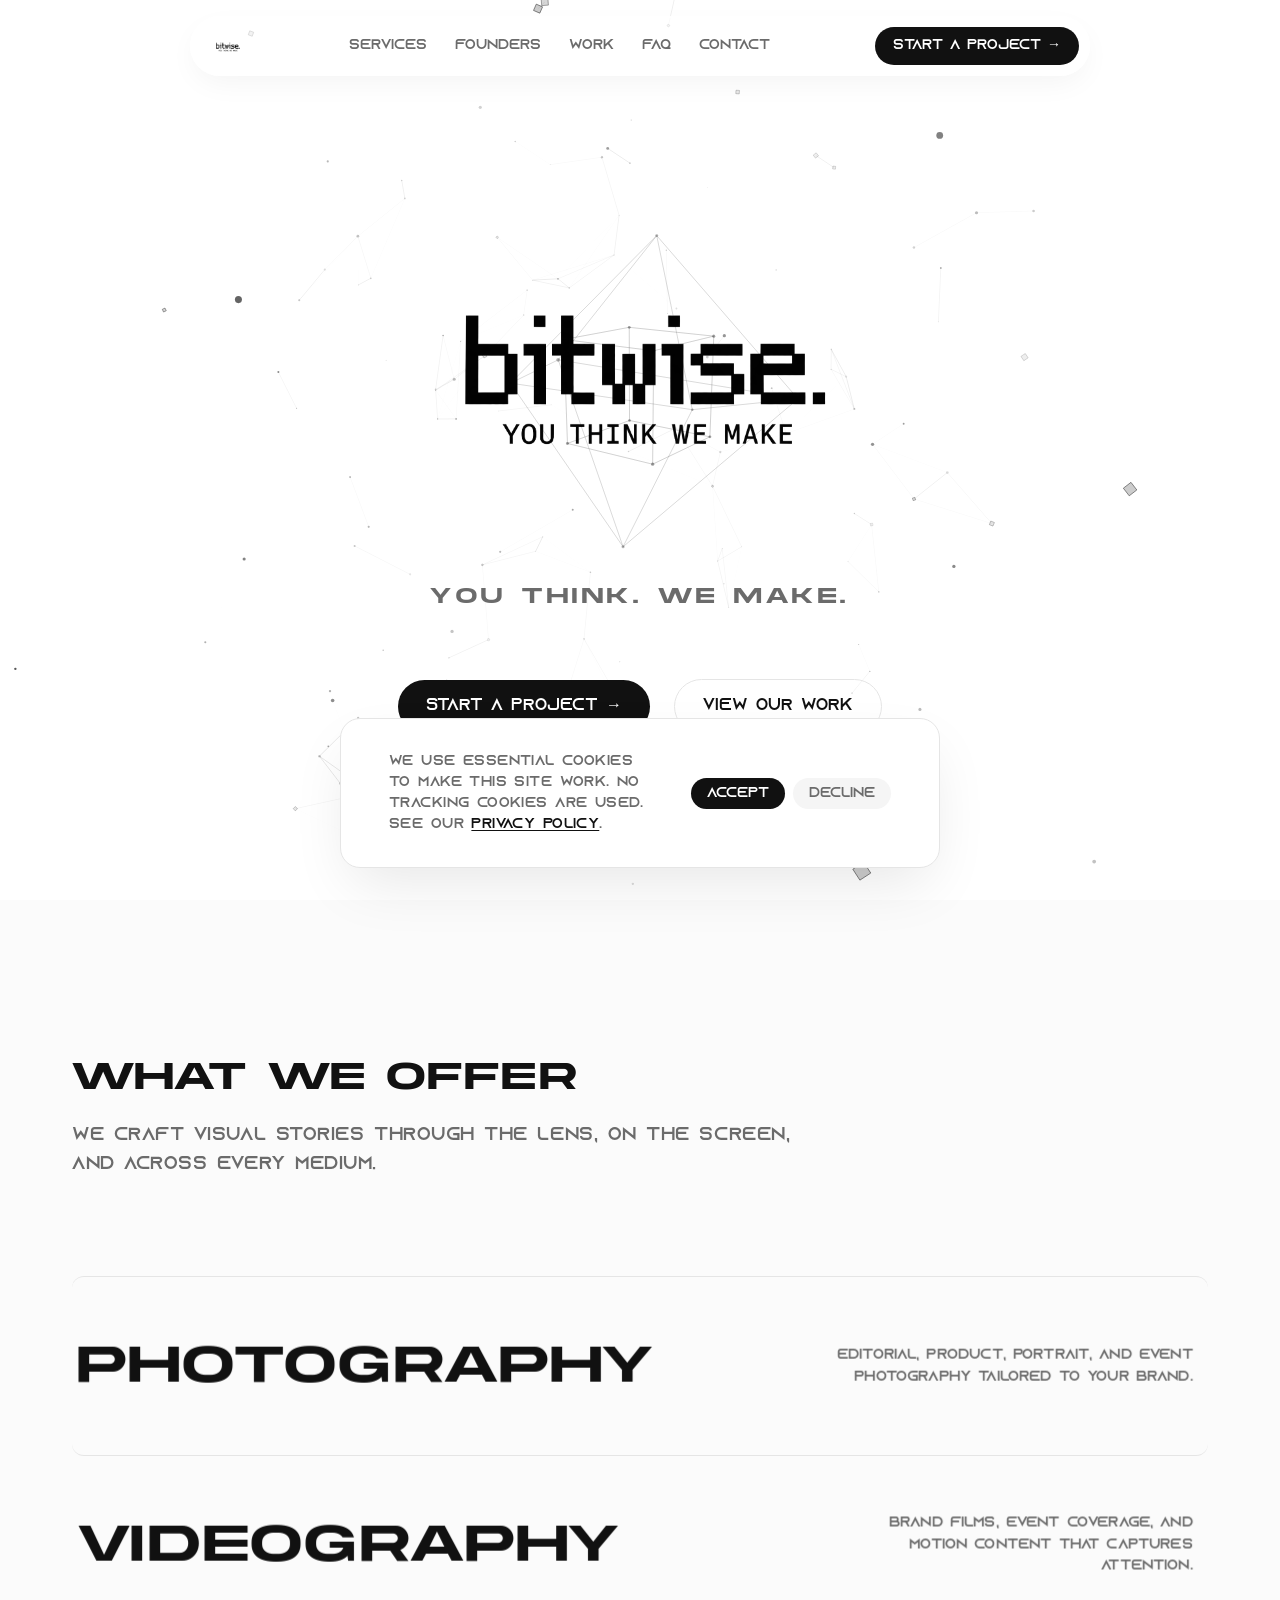
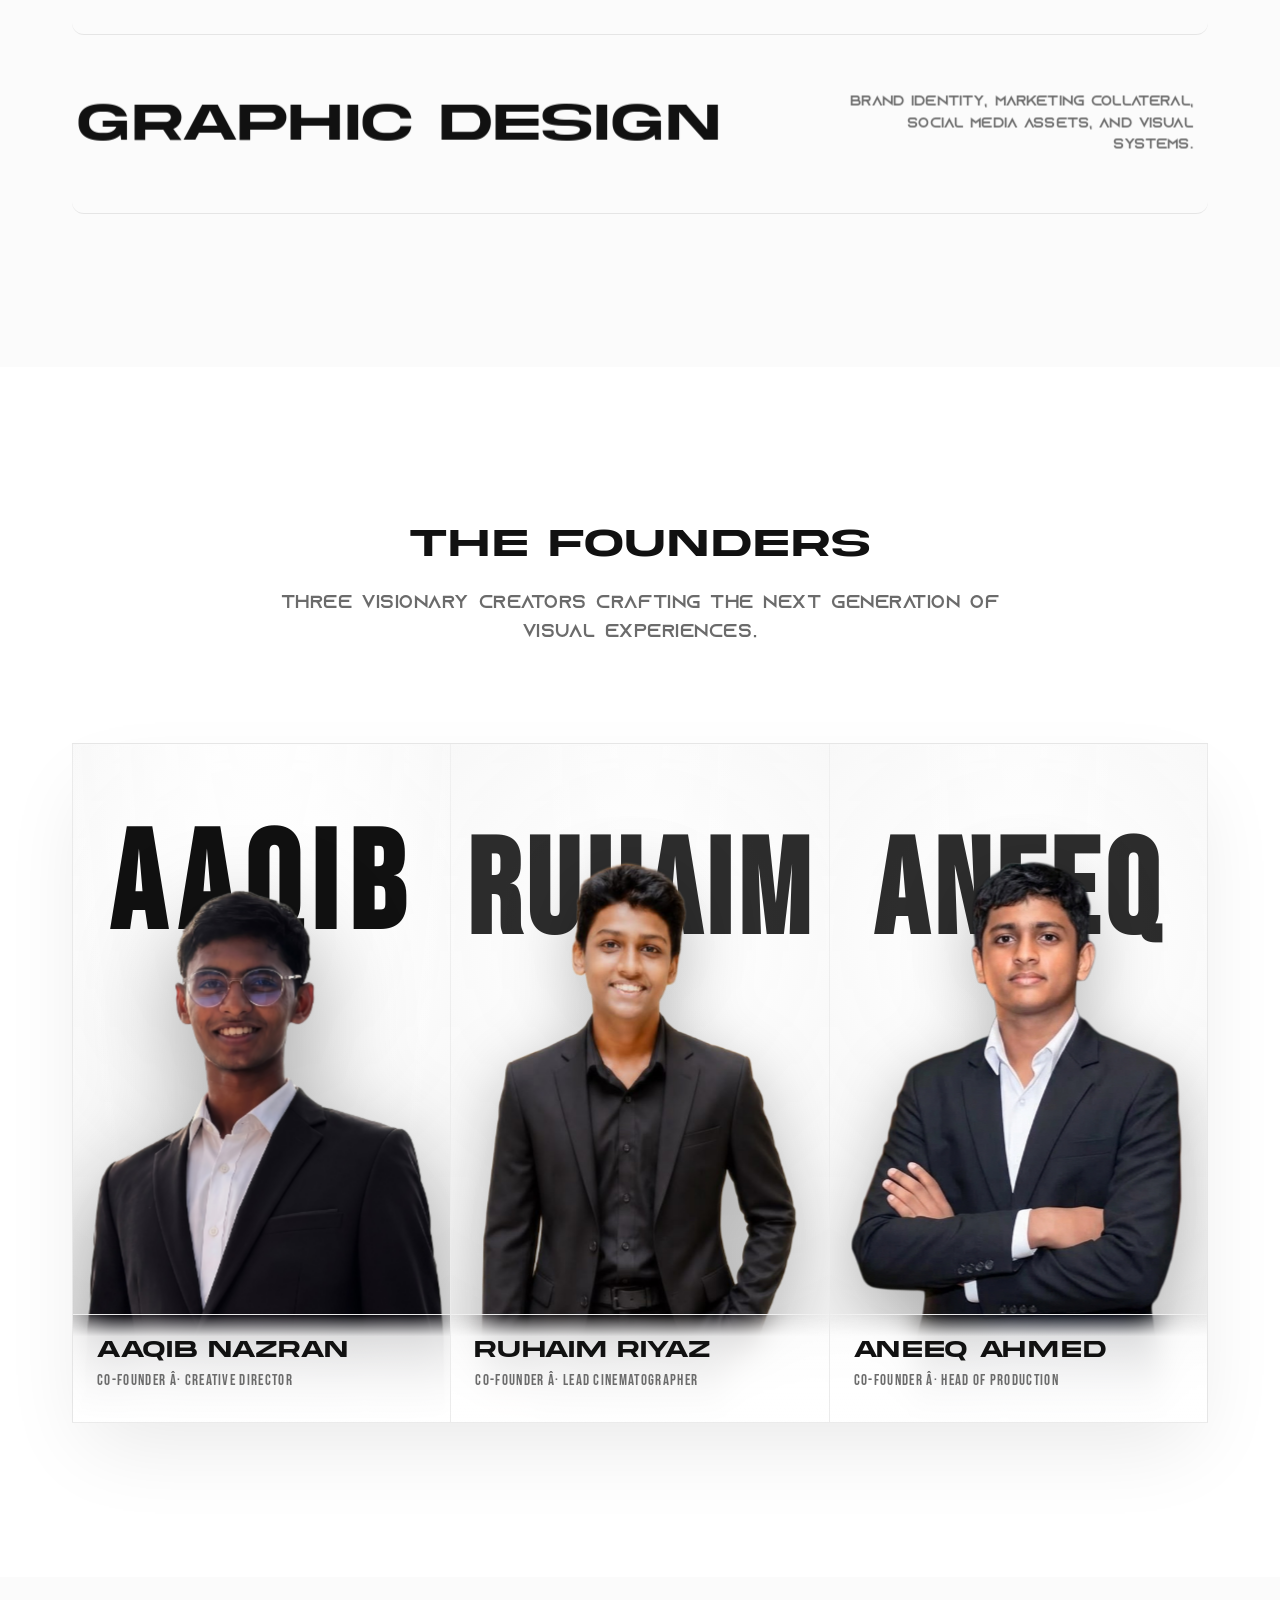
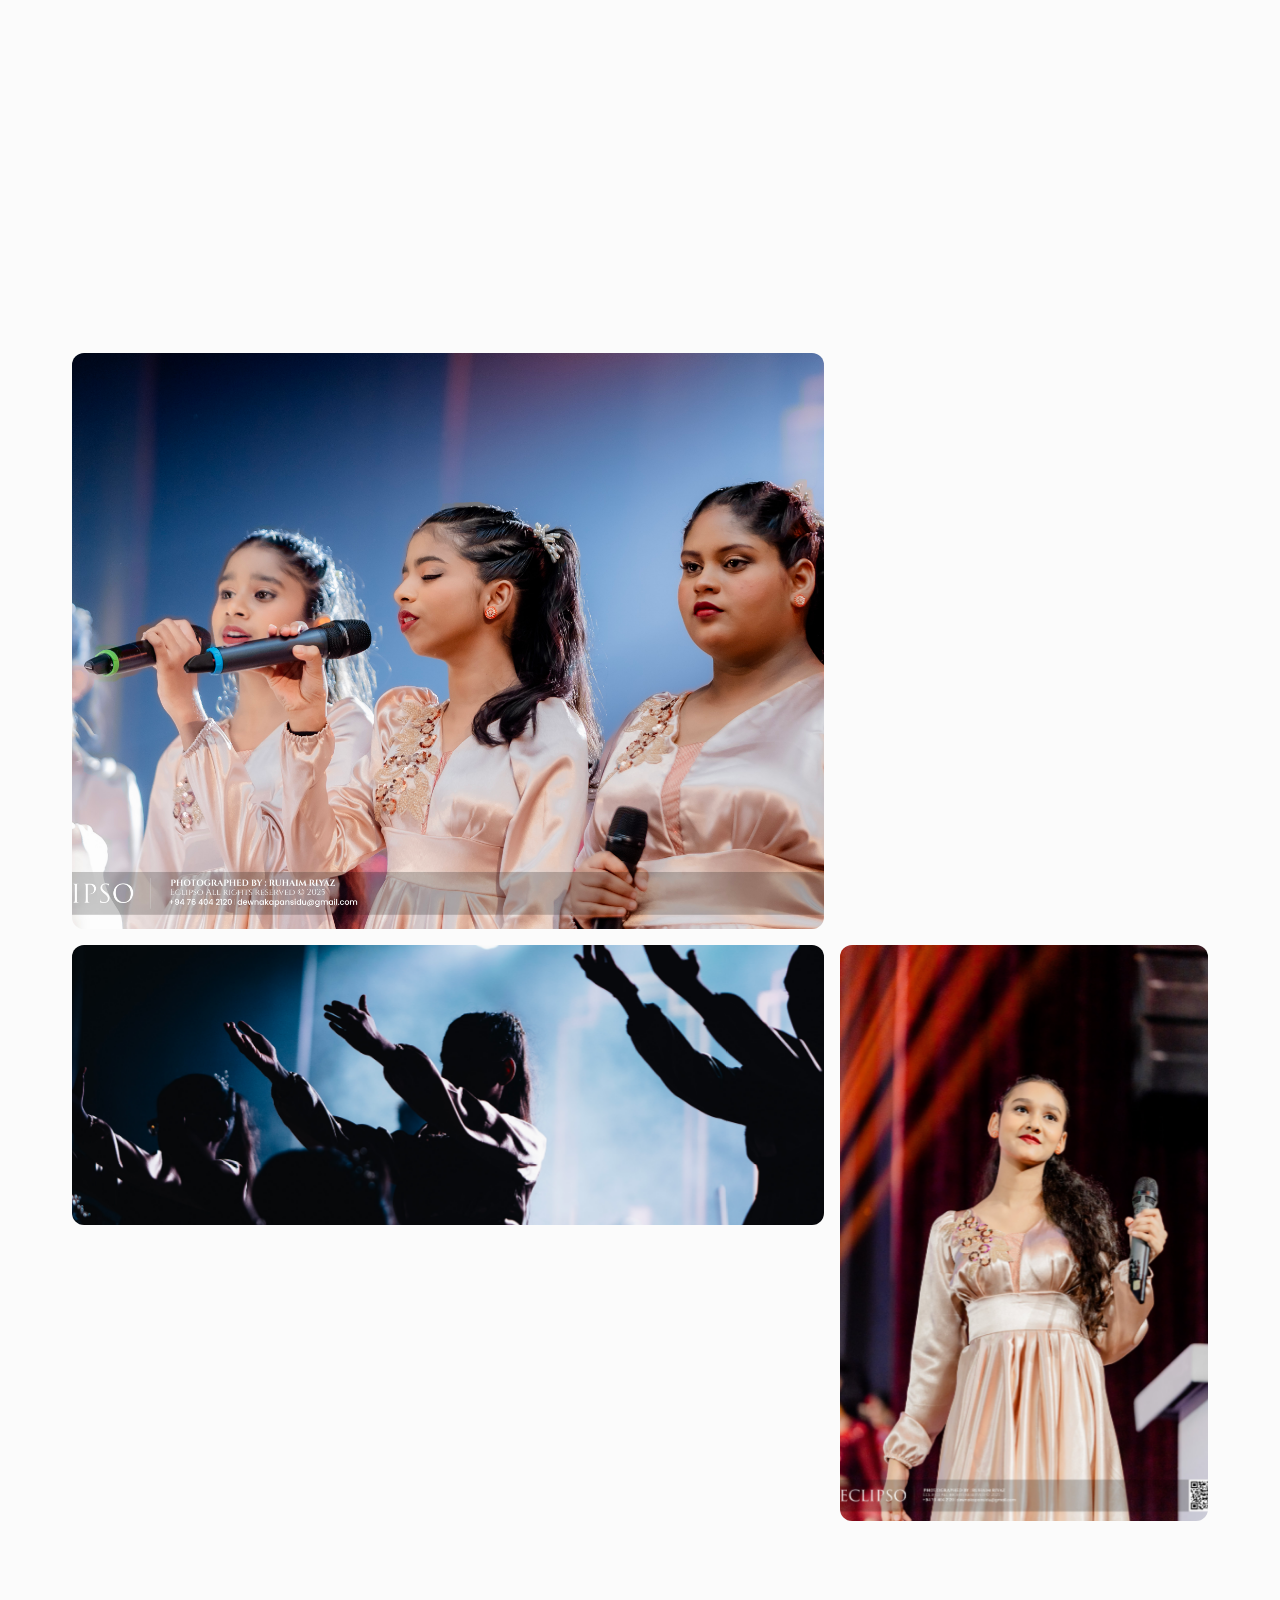
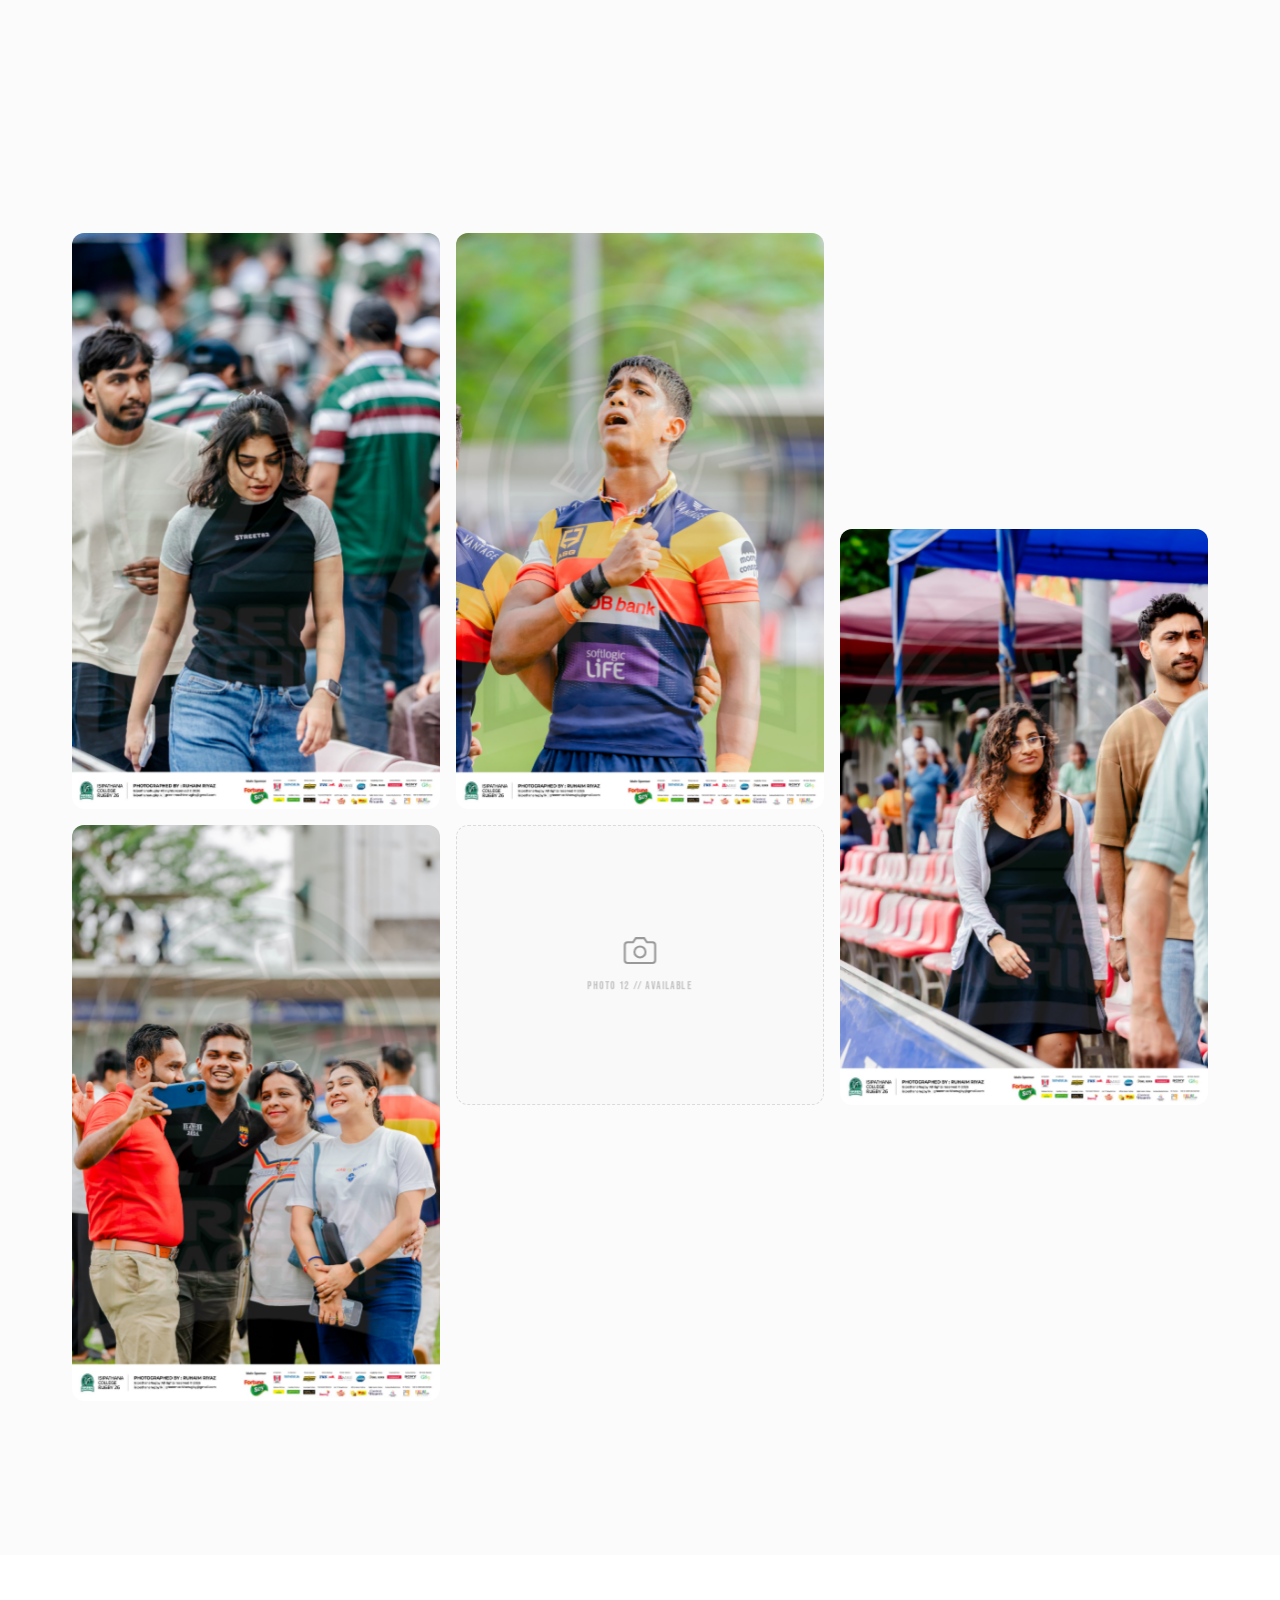
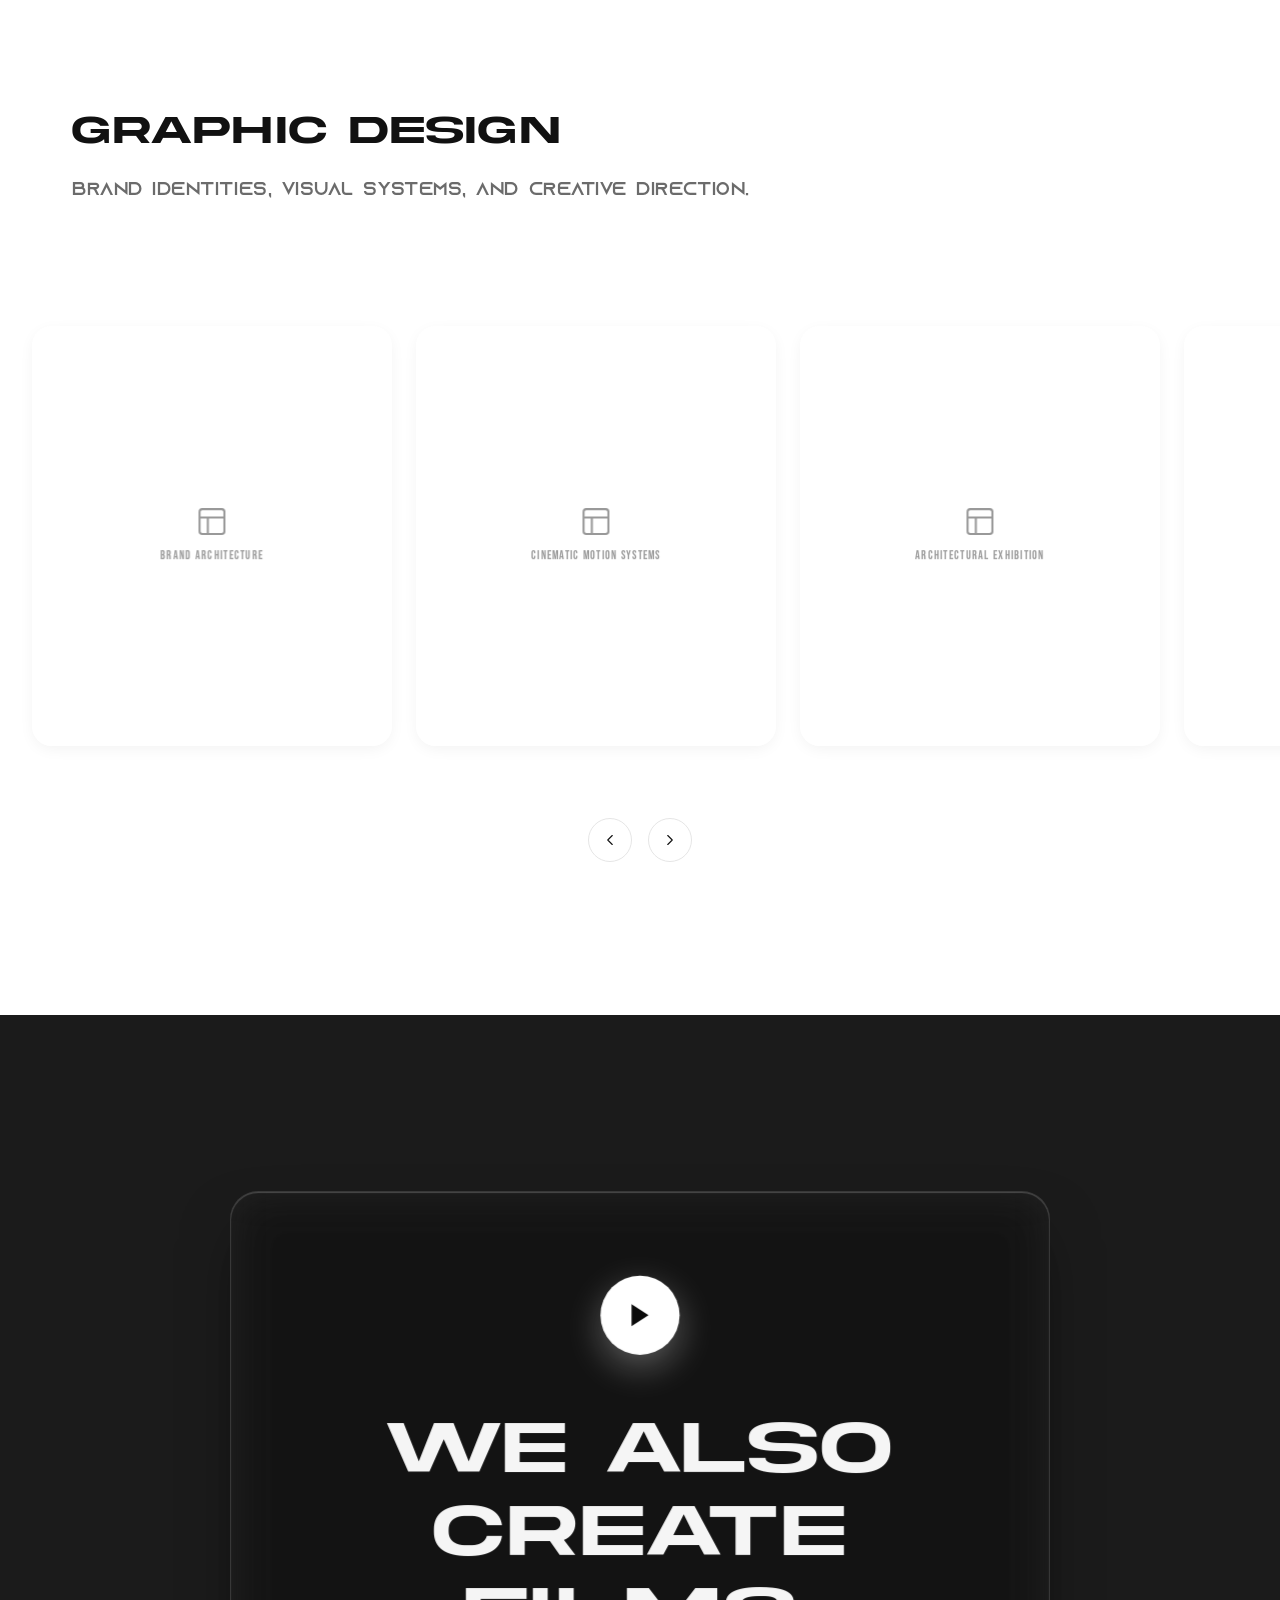
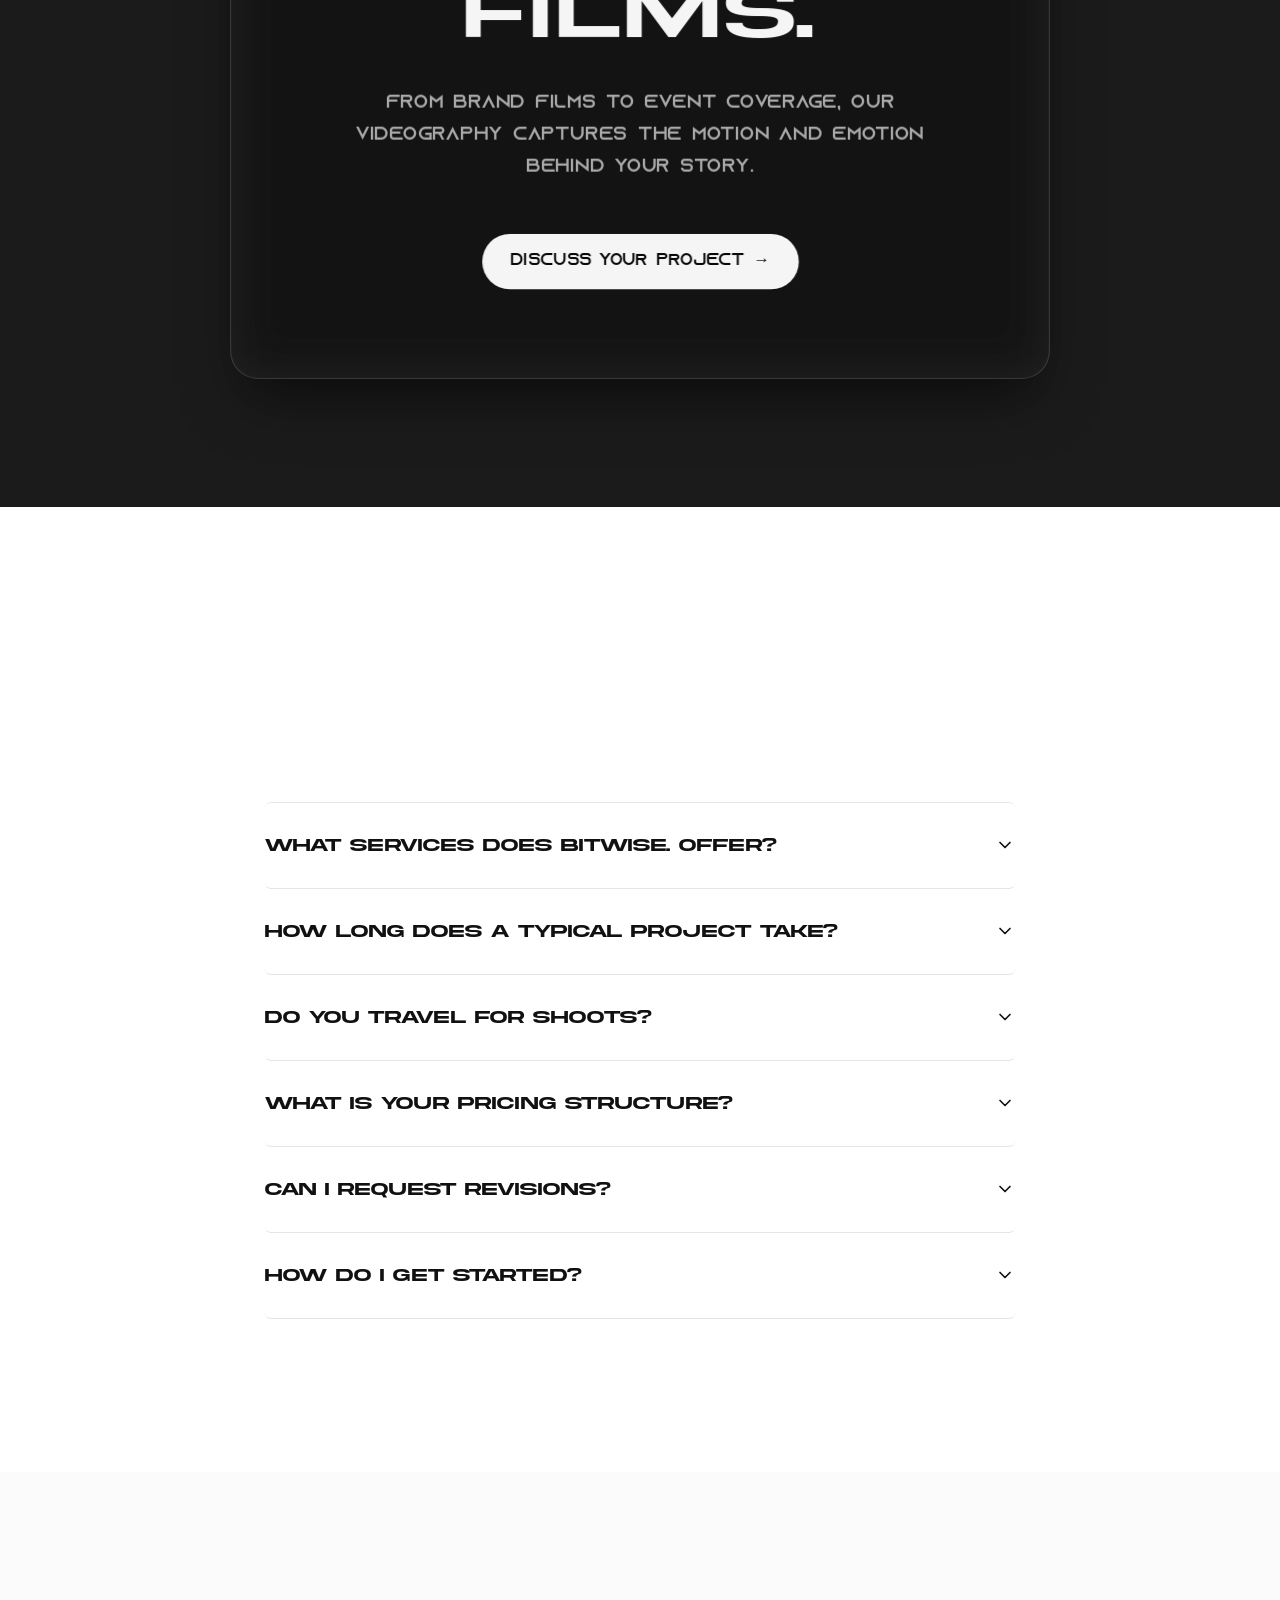
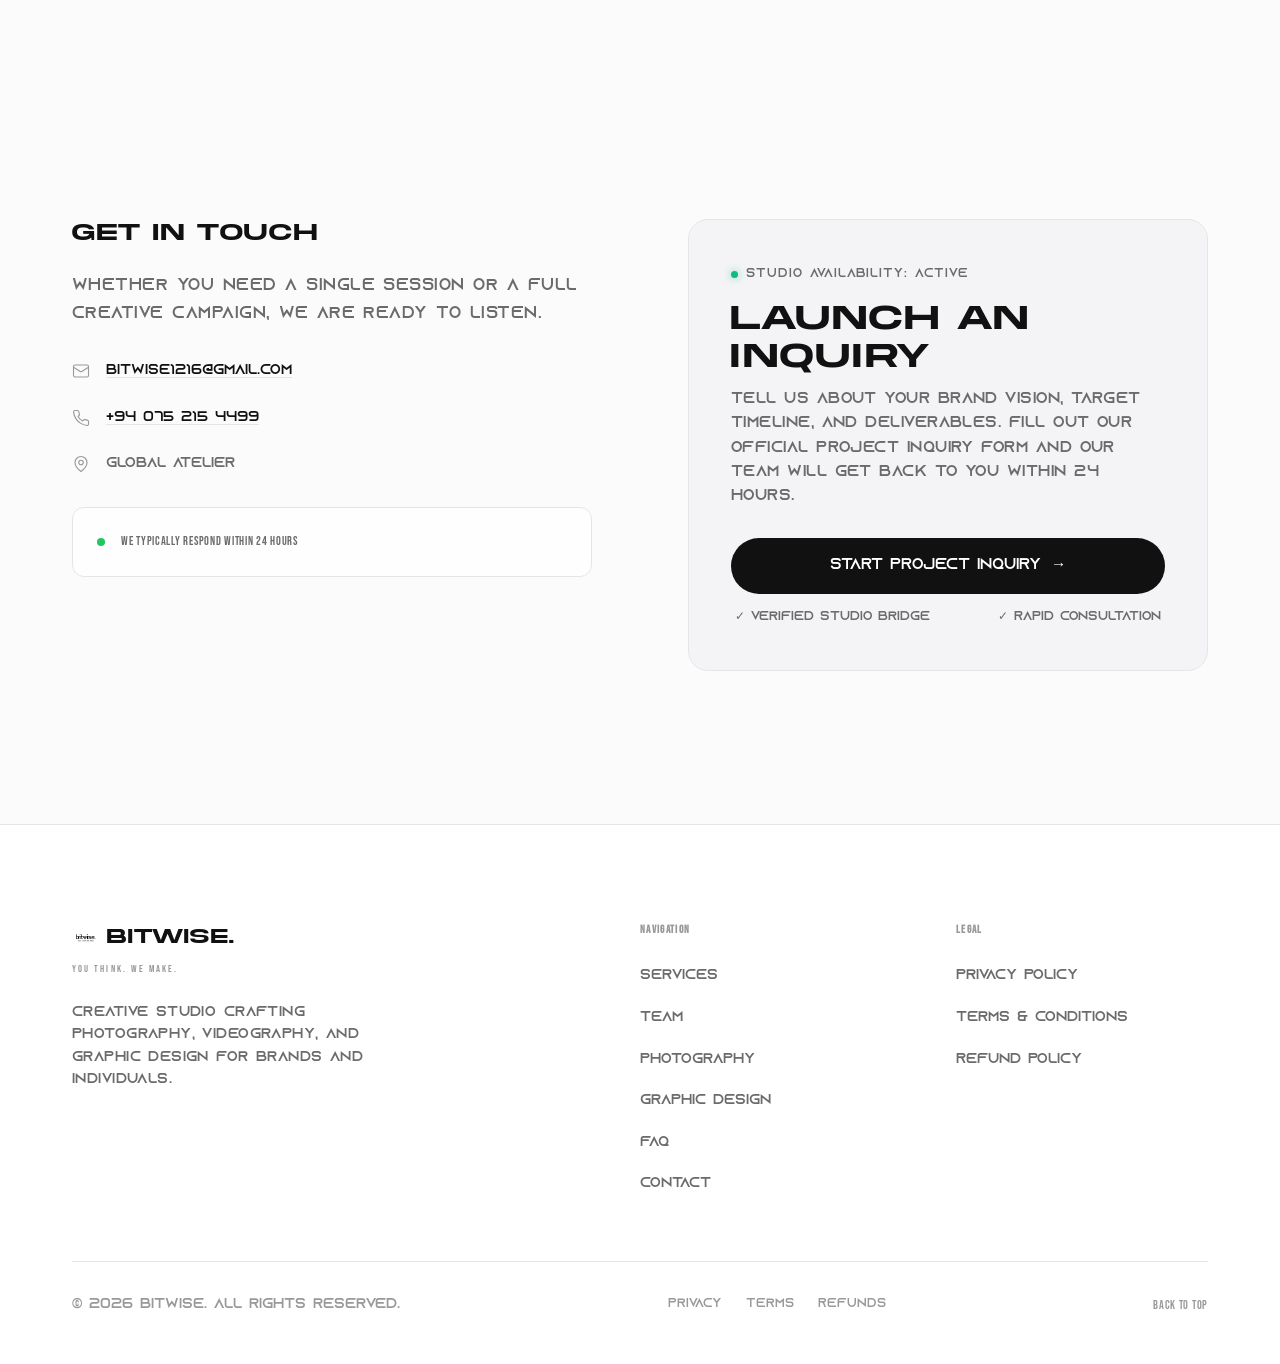
==== commit 44e3e382: "fix(mobile): resolve founders pavilion visibility on mobile and add passkey auth endpoints" ====
--- a/index.html
+++ b/index.html
@@ -144,7 +144,7 @@
 
       <ul class="nav-menu">
         <li><a href="#services" class="nav-link">Services</a></li>
-        <li><a href="#team" class="nav-link">Team</a></li>
+        <li><a href="#founders" class="nav-link">Founders</a></li>
         <li><a href="#work-photo" class="nav-link">Work</a></li>
         <li><a href="#faq" class="nav-link">FAQ</a></li>
         <li><a href="#contact" class="nav-link">Contact</a></li>
@@ -175,7 +175,7 @@
       </svg>
     </button>
     <a href="#services" class="mobile-nav-link">Services</a>
-    <a href="#team" class="mobile-nav-link">Team</a>
+    <a href="#founders" class="mobile-nav-link">Founders</a>
     <a href="#work-photo" class="mobile-nav-link">Work</a>
     <a href="#faq" class="mobile-nav-link">FAQ</a>
     <a href="#contact" class="mobile-nav-link">Contact</a>
@@ -242,7 +242,8 @@
     <!-- ====================================================================
          4. THE FOUNDERS — ARCHITECTURAL DEPTH PAVILION
          ==================================================================== -->
-    <section class="section section-founders" id="team">
+    <a id="team" style="position:relative;top:-80px;visibility:hidden;display:block;"></a>
+    <section class="section section-founders" id="founders">
       <div class="container">
         <div class="section-header text-center reveal">
           <h2 class="section-title" data-editable-id="team-title" style="margin-left:auto;margin-right:auto;">The Founders</h2>
@@ -252,7 +253,7 @@
         </div>
 
         <!-- The Seamless Architectural Depth Pavilion -->
-        <div class="founders-pavilion reveal" id="founders-pavilion">
+        <div class="founders-pavilion" id="founders-pavilion">
 
           <!-- ── Portal 1: Aaqib Nazran ── -->
           <div class="pavilion-portal active" data-founder="aaqib" data-index="0">
@@ -381,50 +382,35 @@
           <div class="gallery-item reveal-scale" data-editable-img-id="photo-2">
             <img src="assets/showcase/photography/_F8A6782.jpg" alt="bitwise. Photography -  F8A6782" loading="lazy">
           </div>
-          <div class="gallery-item reveal-scale" data-editable-img-id="photo-3">
+          <div class="gallery-item reveal-scale gallery-span-tall" data-editable-img-id="photo-3">
+            <img src="assets/showcase/photography/DSC_0387.jpg" alt="bitwise. Photography - DSC 0387" loading="lazy">
+          </div>
+          <div class="gallery-item reveal-scale gallery-span-tall" data-editable-img-id="photo-4">
+            <img src="assets/showcase/photography/DSC_0603.jpg" alt="bitwise. Photography - DSC 0603" loading="lazy">
+          </div>
+          <div class="gallery-item reveal-scale gallery-span-wide" data-editable-img-id="photo-5">
             <img src="assets/showcase/photography/DSC00168.jpg" alt="bitwise. Photography - DSC00168" loading="lazy">
           </div>
-          <div class="gallery-item reveal-scale gallery-span-wide" data-editable-img-id="photo-4">
+          <div class="gallery-item reveal-scale" data-editable-img-id="photo-6">
             <img src="assets/showcase/photography/DSC00477.jpg" alt="bitwise. Photography - DSC00477" loading="lazy">
           </div>
-          <div class="gallery-item reveal-scale gallery-span-tall" data-editable-img-id="photo-5">
+          <div class="gallery-item reveal-scale gallery-span-tall" data-editable-img-id="photo-7">
             <img src="assets/showcase/photography/DSC00586.jpg" alt="bitwise. Photography - DSC00586" loading="lazy">
           </div>
-          <div class="gallery-item reveal-scale" data-editable-img-id="photo-6">
+          <div class="gallery-item reveal-scale gallery-span-tall" data-editable-img-id="photo-8">
+            <img src="assets/showcase/photography/DSC00599.jpg" alt="bitwise. Photography - DSC00599" loading="lazy">
+          </div>
+          <div class="gallery-item reveal-scale gallery-span-tall" data-editable-img-id="photo-9">
+            <img src="assets/showcase/photography/DSC00768.jpg" alt="bitwise. Photography - DSC00768" loading="lazy">
+          </div>
+          <div class="gallery-item reveal-scale gallery-span-wide" data-editable-img-id="photo-10">
             <img src="assets/showcase/photography/DSC00830.jpg" alt="bitwise. Photography - DSC00830" loading="lazy">
           </div>
-          <div class="gallery-item reveal-scale" data-editable-img-id="photo-7">
+          <div class="gallery-item reveal-scale" data-editable-img-id="photo-11">
             <img src="assets/showcase/photography/DSC00847.jpg" alt="bitwise. Photography - DSC00847" loading="lazy">
           </div>
-          <div class="gallery-item gallery-item-slot reveal-scale" data-editable-img-id="photo-8">
-            <div class="gallery-item-placeholder slot-placeholder">
-              <svg viewBox="0 0 24 24" fill="none" stroke="currentColor" stroke-width="1.5"><path d="M23 19a2 2 0 0 1-2 2H3a2 2 0 0 1-2-2V8a2 2 0 0 1 2-2h4l2-3h6l2 3h4a2 2 0 0 1 2 2z"/><circle cx="12" cy="13" r="4"/></svg>
-              <span>Photo 08 // Available</span>
-            </div>
-          </div>
-          <div class="gallery-item gallery-item-slot reveal-scale" data-editable-img-id="photo-9">
-            <div class="gallery-item-placeholder slot-placeholder">
-              <svg viewBox="0 0 24 24" fill="none" stroke="currentColor" stroke-width="1.5"><path d="M23 19a2 2 0 0 1-2 2H3a2 2 0 0 1-2-2V8a2 2 0 0 1 2-2h4l2-3h6l2 3h4a2 2 0 0 1 2 2z"/><circle cx="12" cy="13" r="4"/></svg>
-              <span>Photo 09 // Available</span>
-            </div>
-          </div>
-          <div class="gallery-item gallery-item-slot reveal-scale" data-editable-img-id="photo-10">
-            <div class="gallery-item-placeholder slot-placeholder">
-              <svg viewBox="0 0 24 24" fill="none" stroke="currentColor" stroke-width="1.5"><path d="M23 19a2 2 0 0 1-2 2H3a2 2 0 0 1-2-2V8a2 2 0 0 1 2-2h4l2-3h6l2 3h4a2 2 0 0 1 2 2z"/><circle cx="12" cy="13" r="4"/></svg>
-              <span>Photo 10 // Available</span>
-            </div>
-          </div>
-          <div class="gallery-item gallery-item-slot reveal-scale" data-editable-img-id="photo-11">
-            <div class="gallery-item-placeholder slot-placeholder">
-              <svg viewBox="0 0 24 24" fill="none" stroke="currentColor" stroke-width="1.5"><path d="M23 19a2 2 0 0 1-2 2H3a2 2 0 0 1-2-2V8a2 2 0 0 1 2-2h4l2-3h6l2 3h4a2 2 0 0 1 2 2z"/><circle cx="12" cy="13" r="4"/></svg>
-              <span>Photo 11 // Available</span>
-            </div>
-          </div>
-          <div class="gallery-item gallery-item-slot reveal-scale" data-editable-img-id="photo-12">
-            <div class="gallery-item-placeholder slot-placeholder">
-              <svg viewBox="0 0 24 24" fill="none" stroke="currentColor" stroke-width="1.5"><path d="M23 19a2 2 0 0 1-2 2H3a2 2 0 0 1-2-2V8a2 2 0 0 1 2-2h4l2-3h6l2 3h4a2 2 0 0 1 2 2z"/><circle cx="12" cy="13" r="4"/></svg>
-              <span>Photo 12 // Available</span>
-            </div>
+          <div class="gallery-item reveal-scale" data-editable-img-id="photo-12">
+            <img src="assets/showcase/photography/DSC01251.jpg" alt="bitwise. Photography - DSC01251" loading="lazy">
           </div>
         </div>
       </div>
@@ -771,3 +757,4 @@
 
 
 
+
--- a/css/components.css
+++ b/css/components.css
@@ -691,55 +691,100 @@
 /* ── Mobile / Tablet Responsive Mode (All 3 Founders Shown Concurrently) ── */
 @media (max-width: 900px) {
   .founders-pavilion {
-    display: flex;
-    flex-direction: column;
-    height: auto;
-    max-width: 540px;
-    gap: var(--space-2xl);
-    background: transparent;
-    border: none;
-    box-shadow: none;
-    backdrop-filter: none;
-    -webkit-backdrop-filter: none;
-    overflow: visible;
+    display: flex !important;
+    flex-direction: column !important;
+    height: auto !important;
+    max-width: 540px !important;
+    width: 100% !important;
+    gap: var(--space-2xl) !important;
+    background: transparent !important;
+    border: none !important;
+    box-shadow: none !important;
+    backdrop-filter: none !important;
+    -webkit-backdrop-filter: none !important;
+    overflow: visible !important;
+    opacity: 1 !important;
+    visibility: visible !important;
+    perspective: none !important;
+    transform: none !important;
   }
 
   .pavilion-portal {
     display: flex !important;
-    width: 100%;
-    height: 520px;
+    flex: 0 0 auto !important;
+    width: 100% !important;
+    min-height: 520px !important;
+    height: 520px !important;
     border-radius: var(--radius-2xl);
     background: linear-gradient(180deg, rgba(255, 255, 255, 0.94) 0%, rgba(248, 248, 248, 0.88) 100%);
     backdrop-filter: blur(20px);
     -webkit-backdrop-filter: blur(20px);
     border: 1px solid rgba(0, 0, 0, 0.08);
     box-shadow: 0 24px 50px -12px rgba(0, 0, 0, 0.09), 0 1px 1px rgba(255, 255, 255, 0.9) inset;
-    overflow: hidden;
-    position: relative;
-    border-right: none;
+    overflow: hidden !important;
+    position: relative !important;
+    border-right: none !important;
     opacity: 1 !important;
+    visibility: visible !important;
+    transform-style: flat !important;
+    transform: none !important;
   }
 
   .portal-inner {
-    width: 100%;
-    height: 100%;
+    width: 100% !important;
+    height: 100% !important;
+    transform-style: flat !important;
+    position: relative !important;
   }
 
   .portal-depth-name {
-    font-size: clamp(5rem, 24vw, 8rem);
-    top: 10%;
+    font-size: clamp(5rem, 24vw, 8rem) !important;
+    top: 8% !important;
+    left: 50% !important;
+    transform: translate(-50%, 0) !important;
+    transform-style: flat !important;
+    z-index: 2 !important;
+    opacity: 0.88 !important;
+    visibility: visible !important;
   }
 
   .portal-subject-wrapper {
-    height: 84%;
+    position: absolute !important;
+    bottom: 0 !important;
+    left: 50% !important;
+    transform: translateX(-50%) !important;
+    transform-style: flat !important;
+    height: 84% !important;
+    max-height: 500px !important;
+    width: 100% !important;
+    z-index: 3 !important;
+    visibility: visible !important;
+  }
+
+  .portal-subject-img {
+    height: 100% !important;
+    width: auto !important;
+    max-width: 92% !important;
+    object-fit: contain !important;
+    object-position: bottom center !important;
+    opacity: 1 !important;
+    visibility: visible !important;
+  }
+
+  .portal-floor-vignette {
+    z-index: 4 !important;
   }
 
   .portal-dossier {
-    width: 100%;
-    padding: 20px 24px 24px;
-    background: linear-gradient(180deg, rgba(255, 255, 255, 0.75) 0%, rgba(255, 255, 255, 0.96) 100%);
-    backdrop-filter: blur(14px);
-    -webkit-backdrop-filter: blur(14px);
+    width: 100% !important;
+    padding: 20px 24px 24px !important;
+    background: linear-gradient(180deg, rgba(255, 255, 255, 0.75) 0%, rgba(255, 255, 255, 0.96) 100%) !important;
+    backdrop-filter: blur(14px) !important;
+    -webkit-backdrop-filter: blur(14px) !important;
+    transform: none !important;
+    transform-style: flat !important;
+    z-index: 5 !important;
+    position: relative !important;
   }
 
   .dossier-name {
@@ -753,35 +798,38 @@
   }
 
   .dossier-bio {
-    max-height: 120px;
-    opacity: 1;
-    margin-top: 6px;
-    font-size: 0.84rem;
-    line-height: 1.55;
+    max-height: 120px !important;
+    opacity: 1 !important;
+    margin-top: 6px !important;
+    font-size: 0.84rem !important;
+    line-height: 1.55 !important;
+    display: block !important;
   }
 }
 
 @media (max-width: 480px) {
   .founders-pavilion {
-    gap: var(--space-xl);
+    gap: var(--space-xl) !important;
   }
 
   .pavilion-portal {
-    height: 480px;
+    min-height: 480px !important;
+    height: 480px !important;
     border-radius: var(--radius-xl);
+    flex: 0 0 auto !important;
   }
 
   .portal-depth-name {
-    font-size: clamp(4.2rem, 20vw, 6.2rem);
-    top: 8%;
+    font-size: clamp(4.2rem, 20vw, 6.2rem) !important;
+    top: 6% !important;
   }
 
   .portal-subject-wrapper {
-    height: 80%;
+    height: 80% !important;
   }
 
   .portal-dossier {
-    padding: 16px 18px 20px;
+    padding: 16px 18px 20px !important;
   }
 
   .dossier-name {
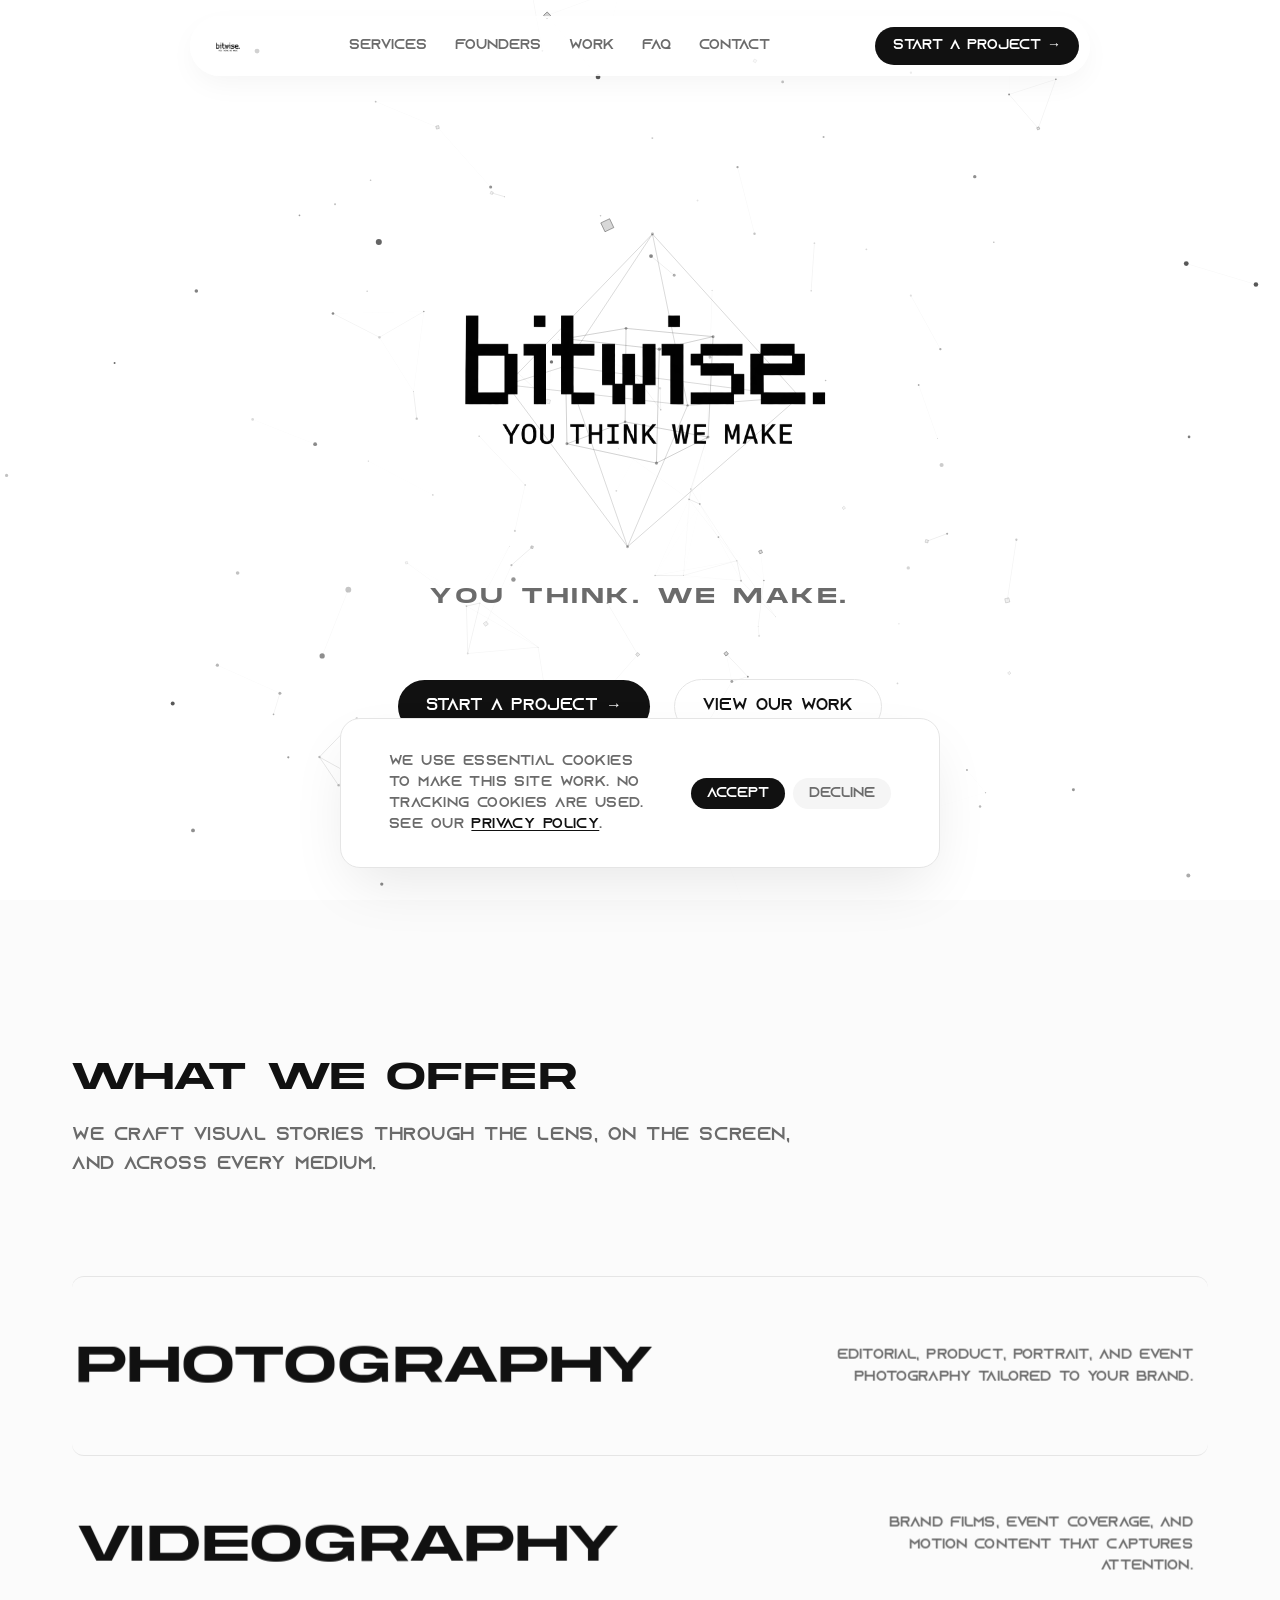
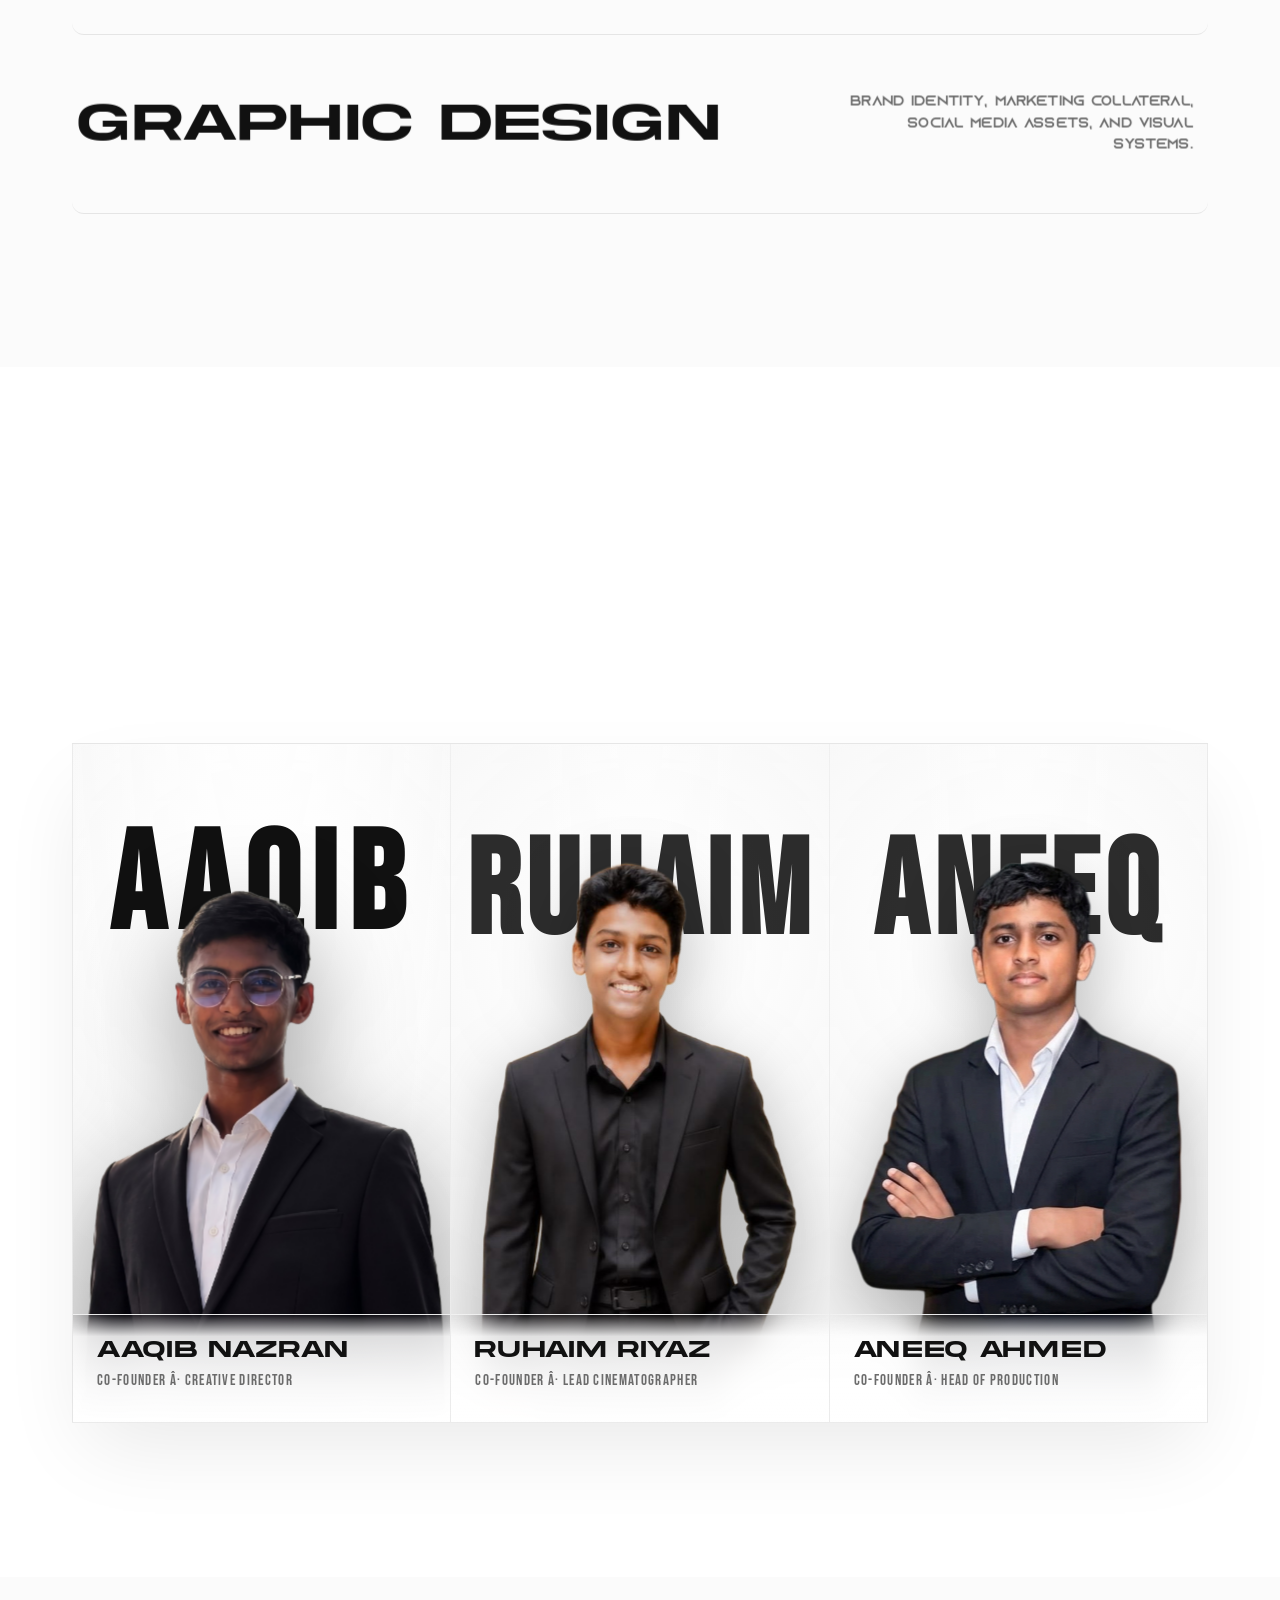
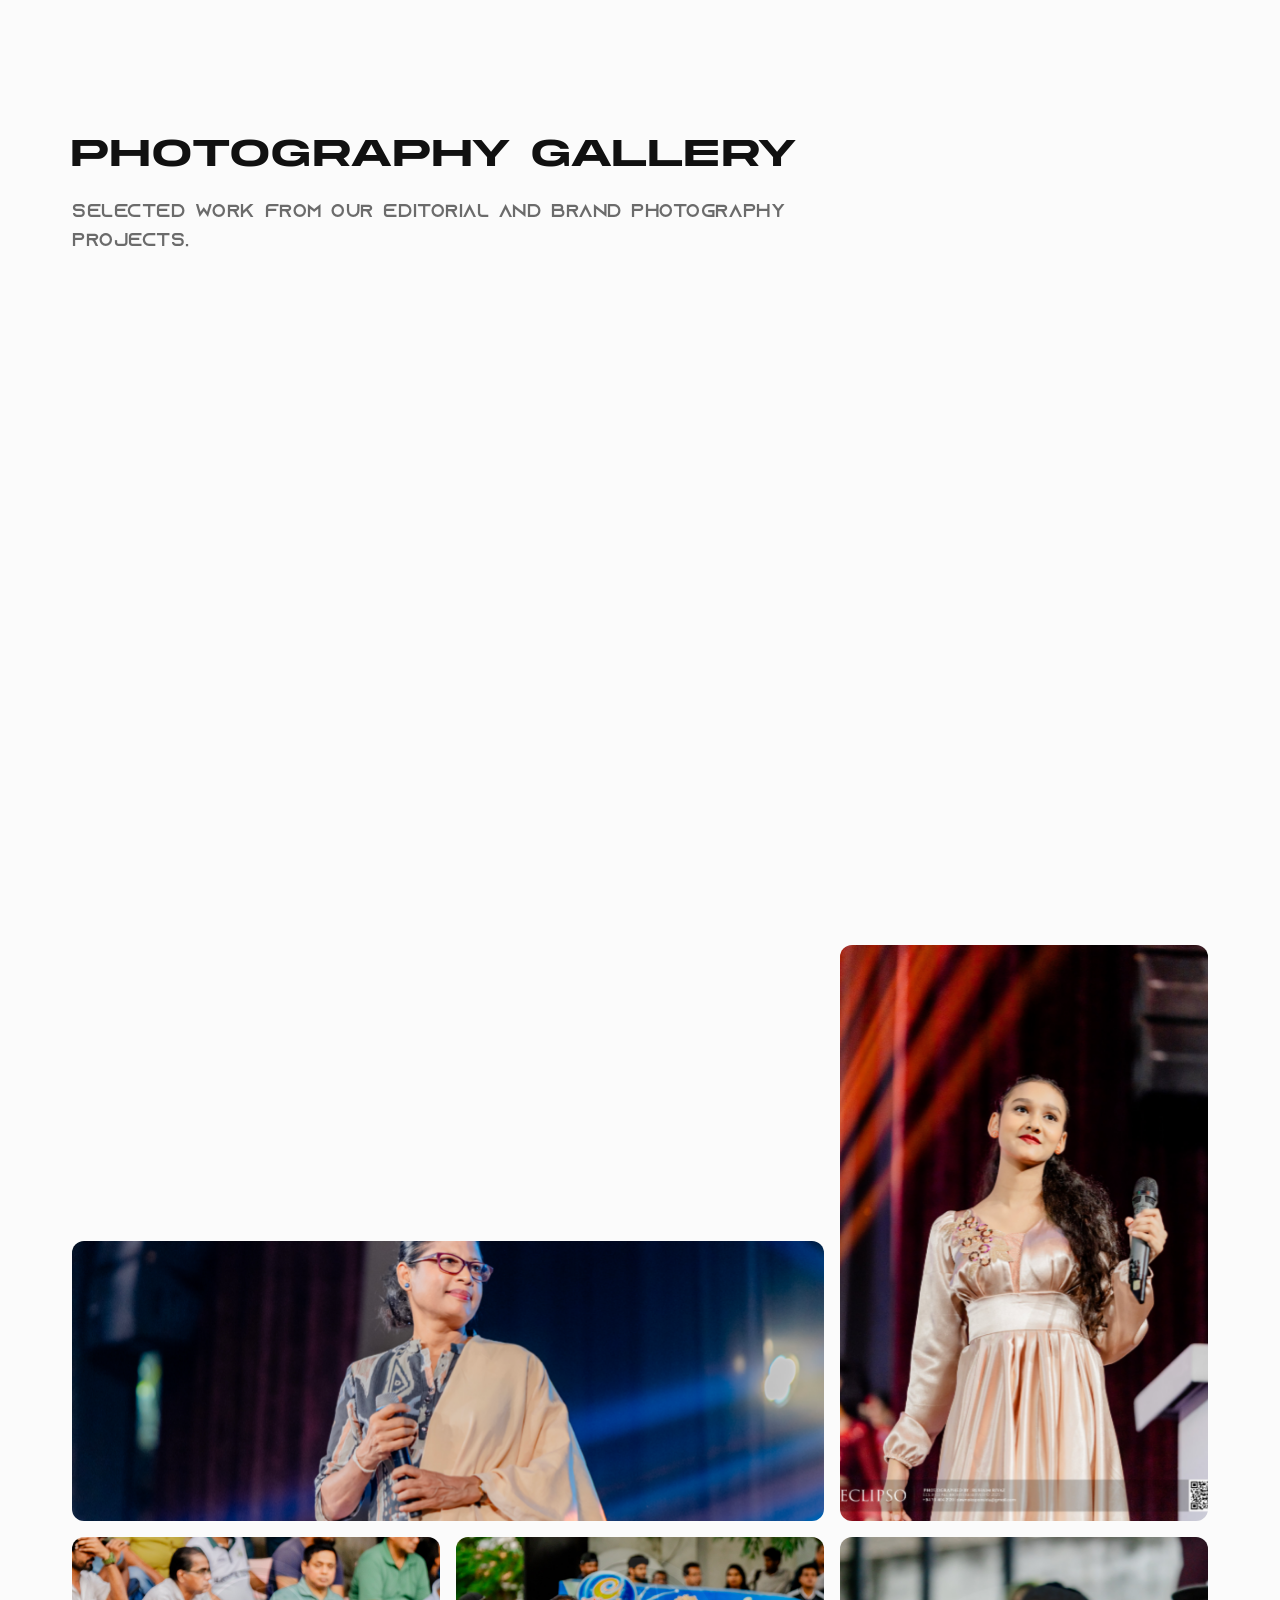
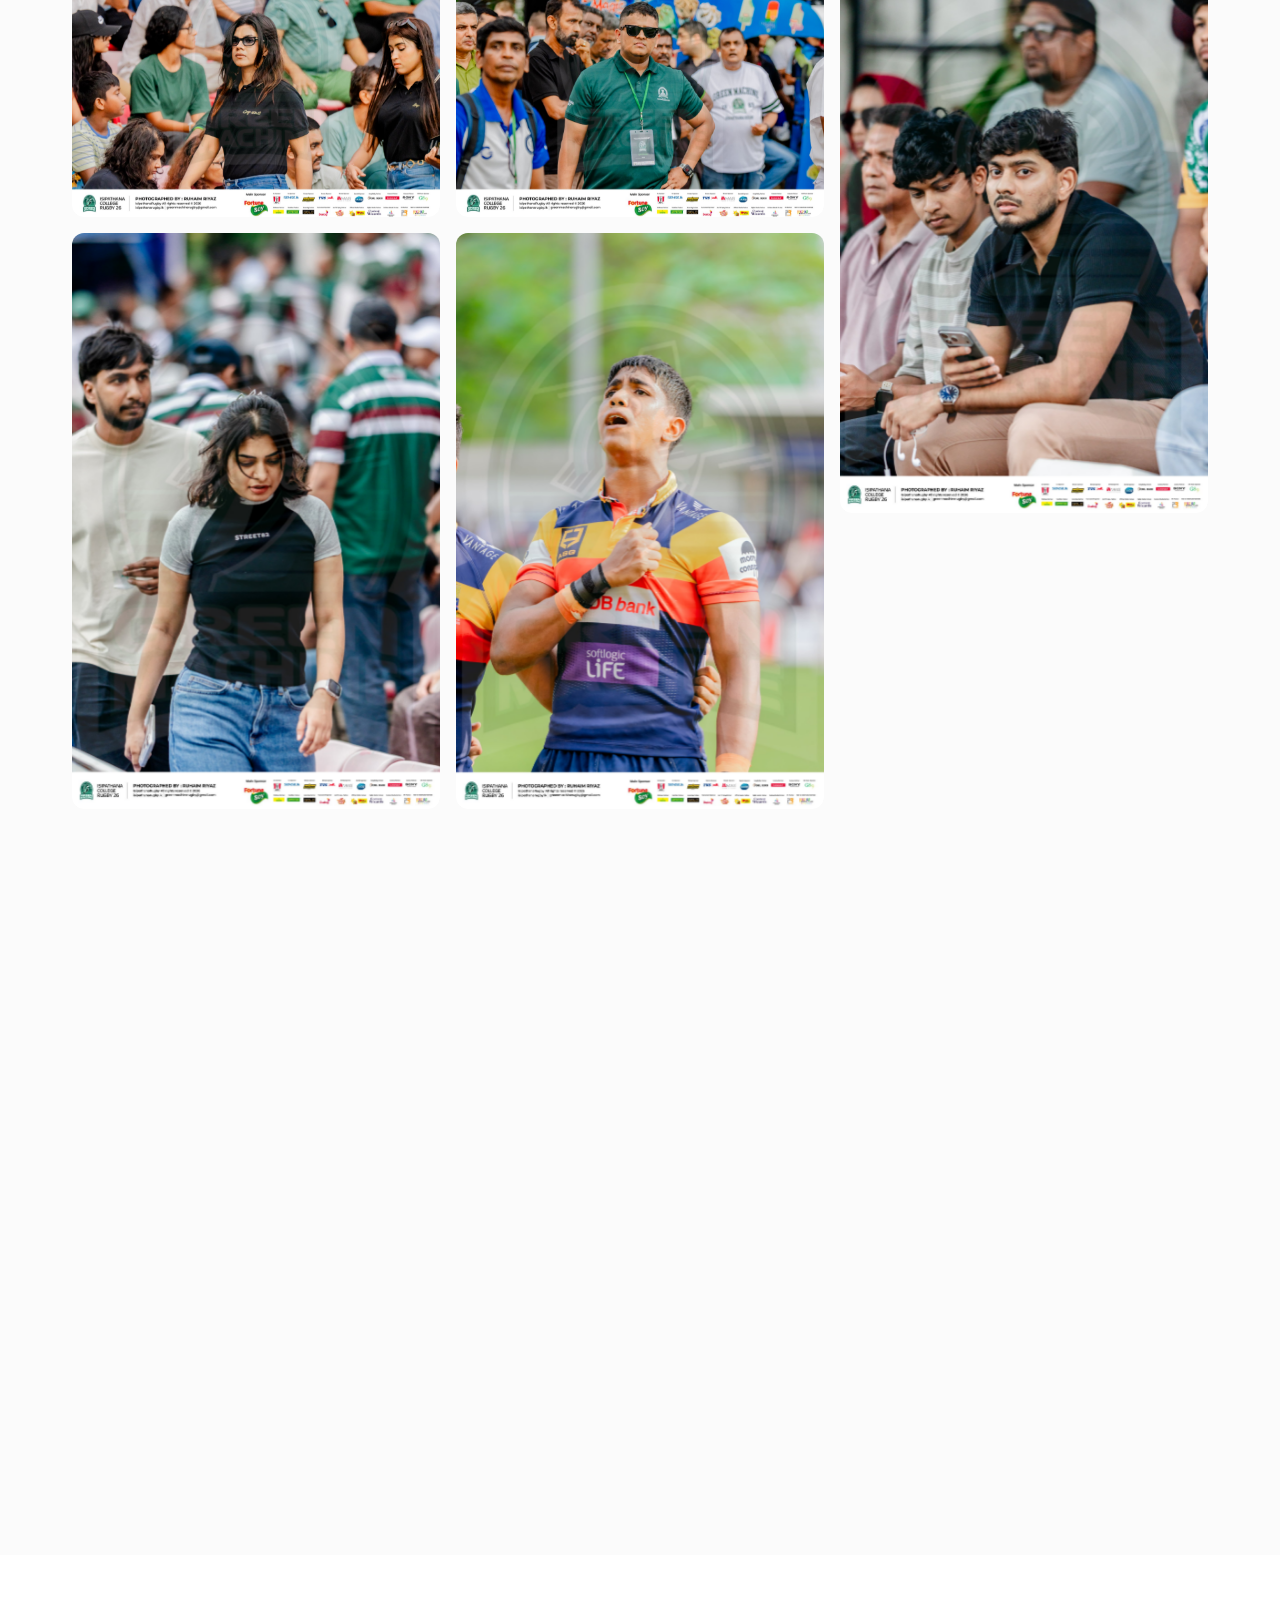
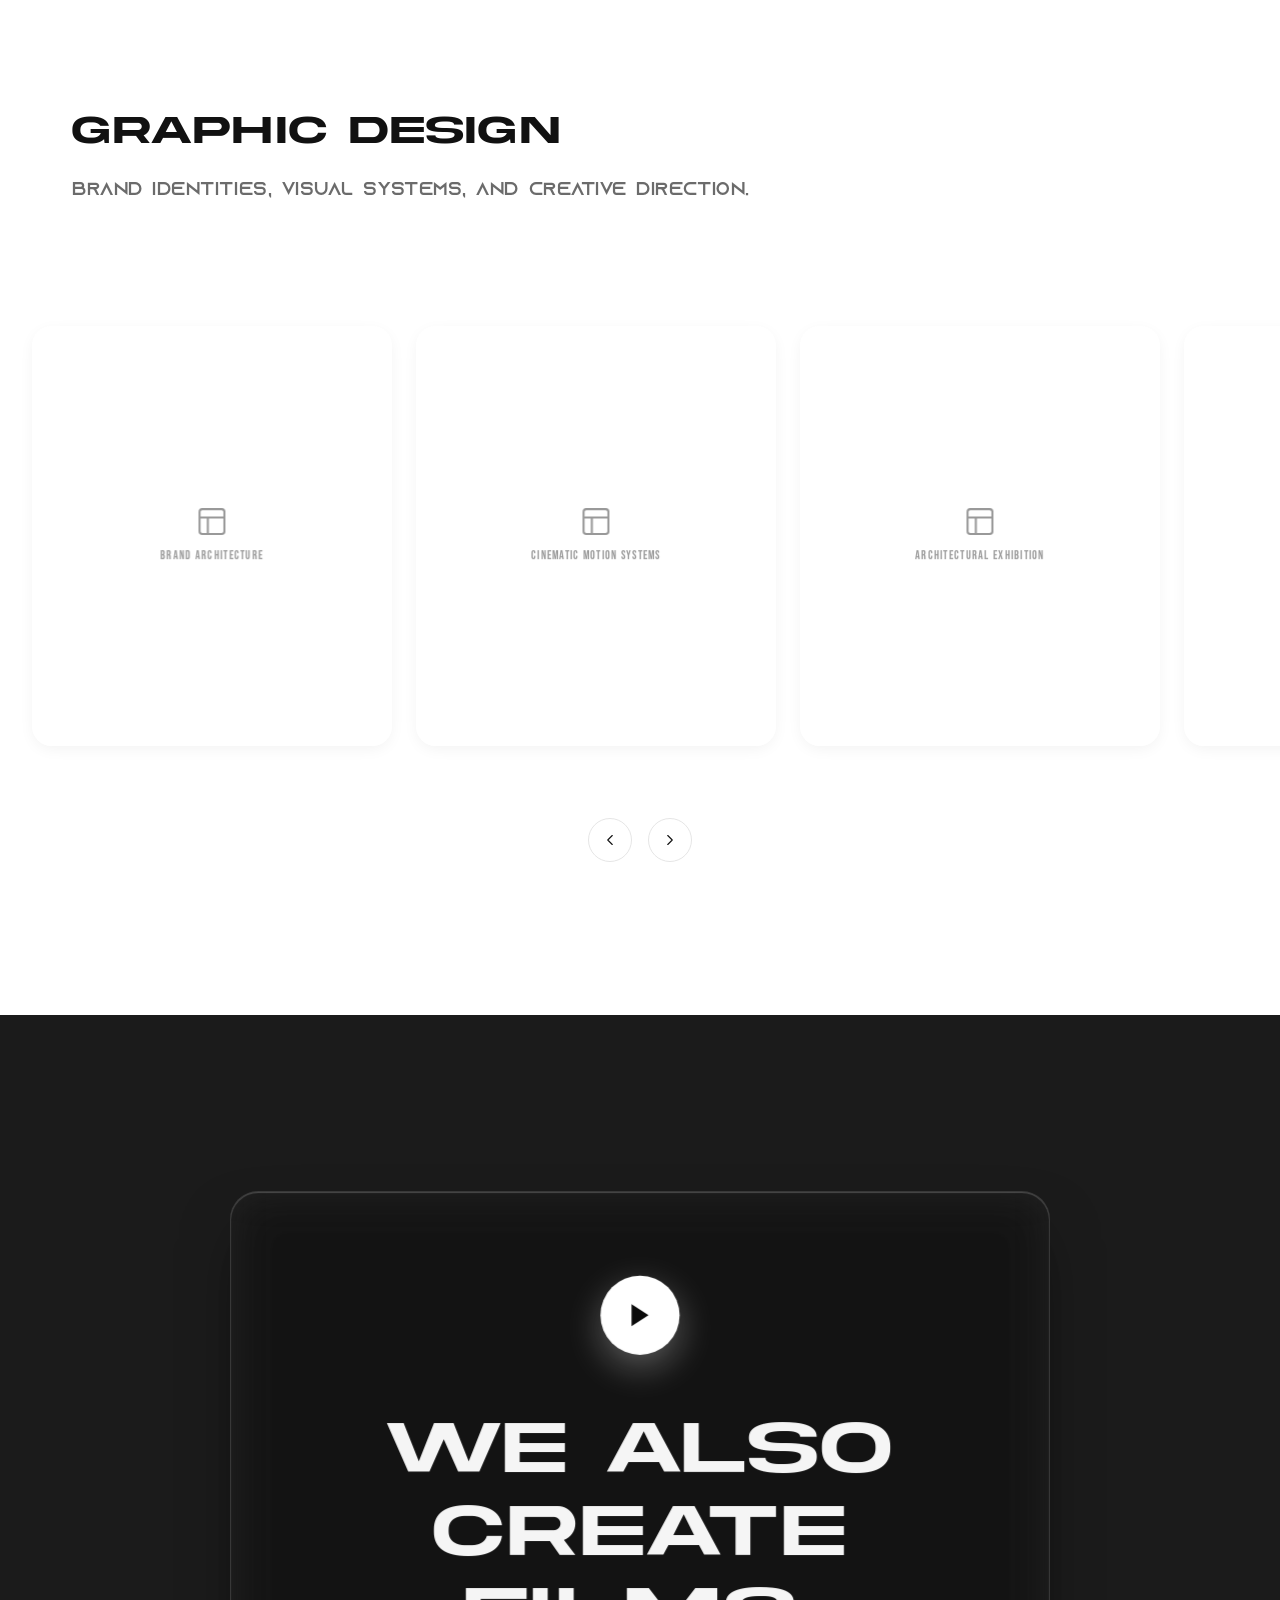
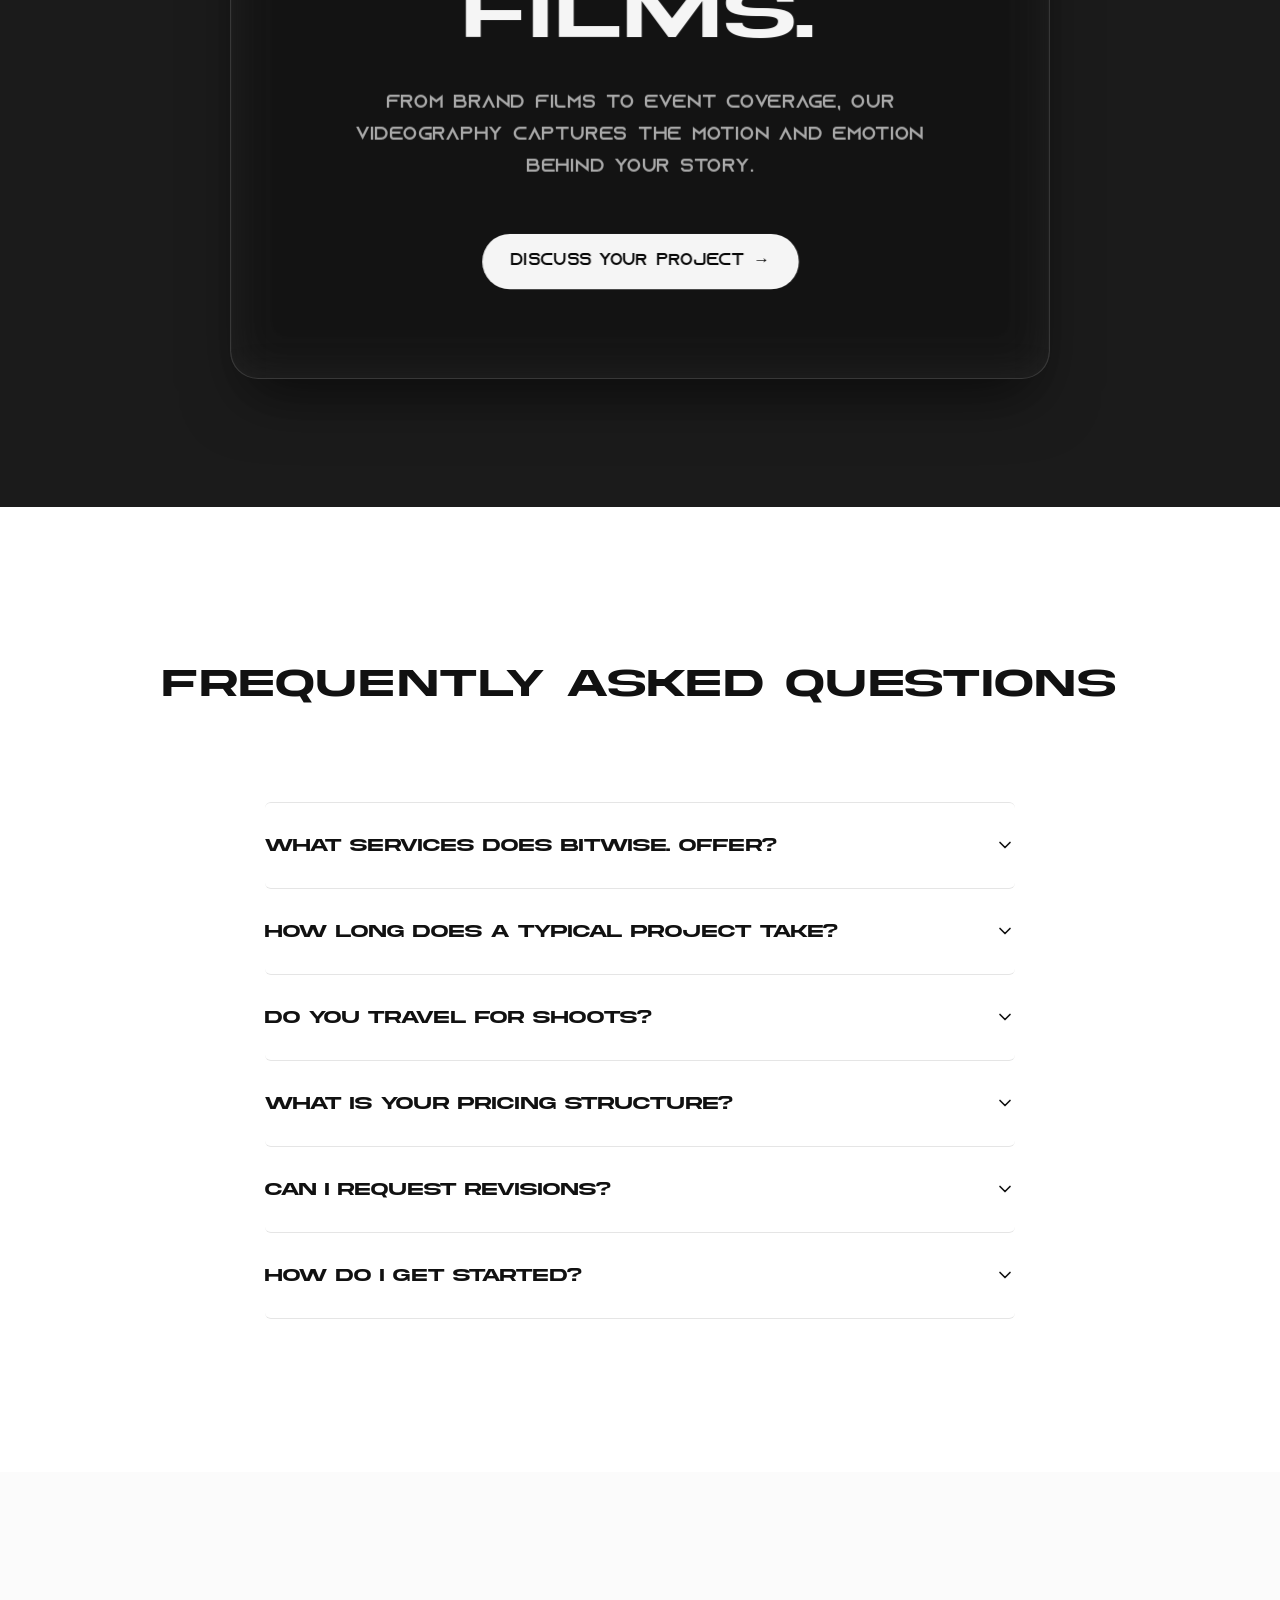
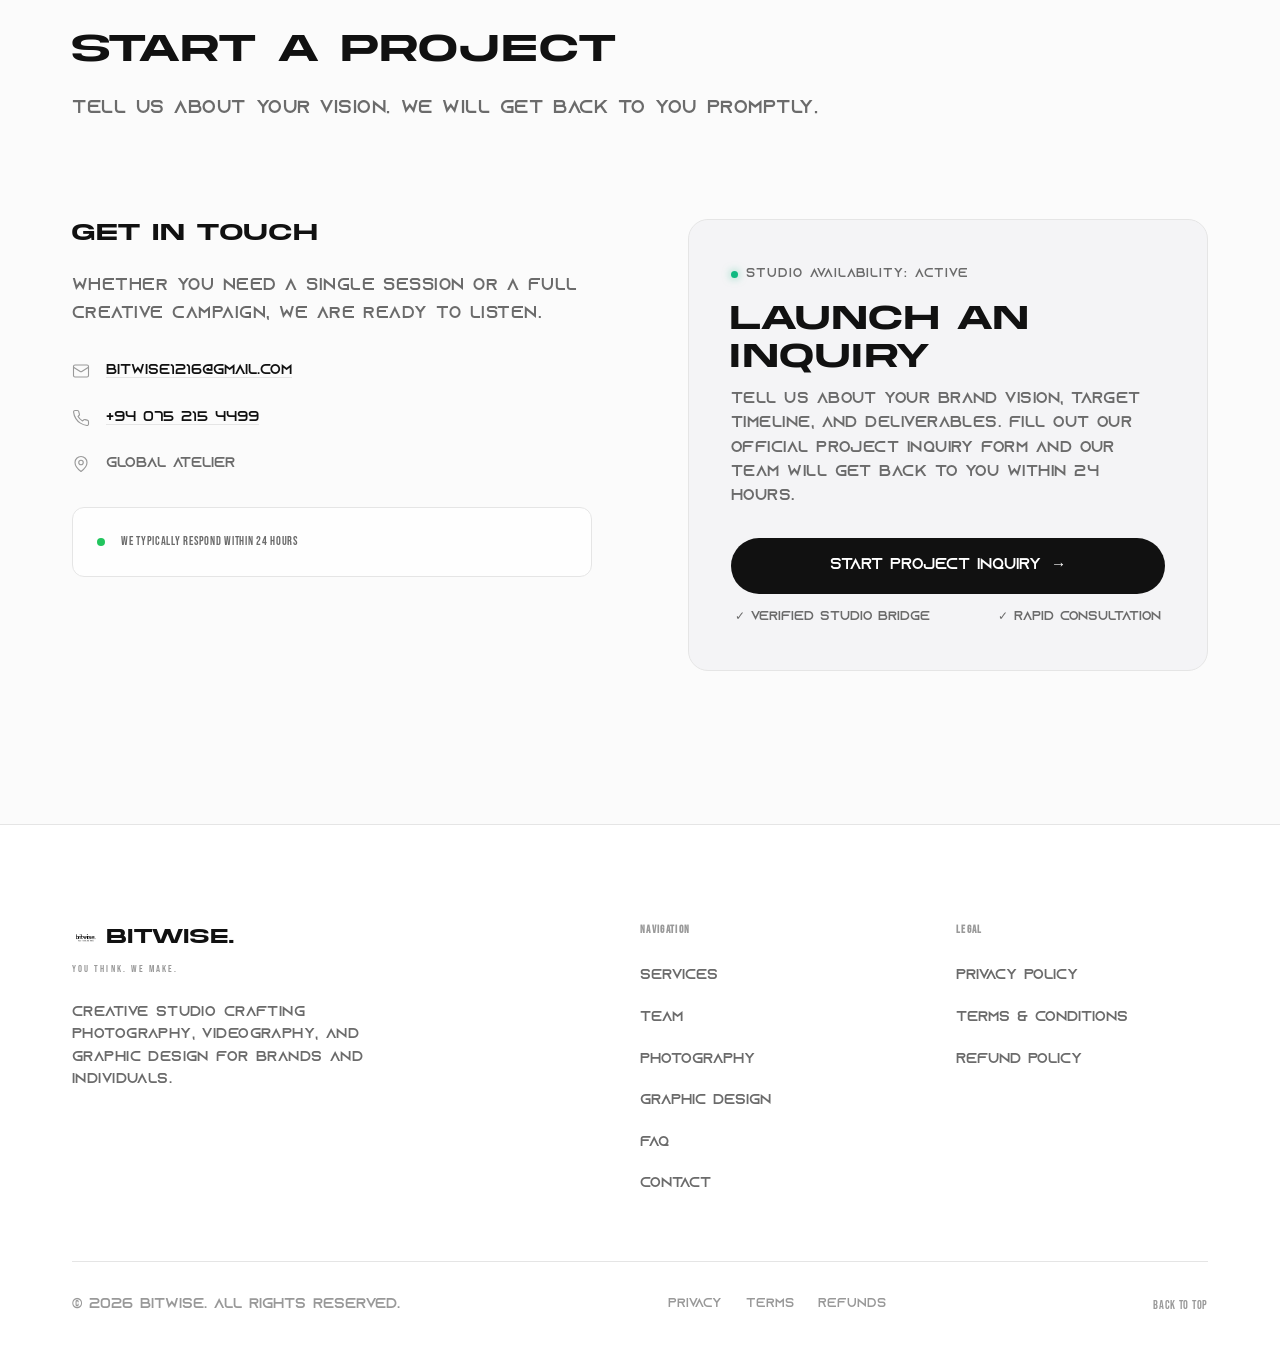
==== commit d0667fcf: "feat(auth): add magic verification link endpoints to studio server" ====
--- a/index.html
+++ b/index.html
@@ -758,3 +758,4 @@
 
 
 
+
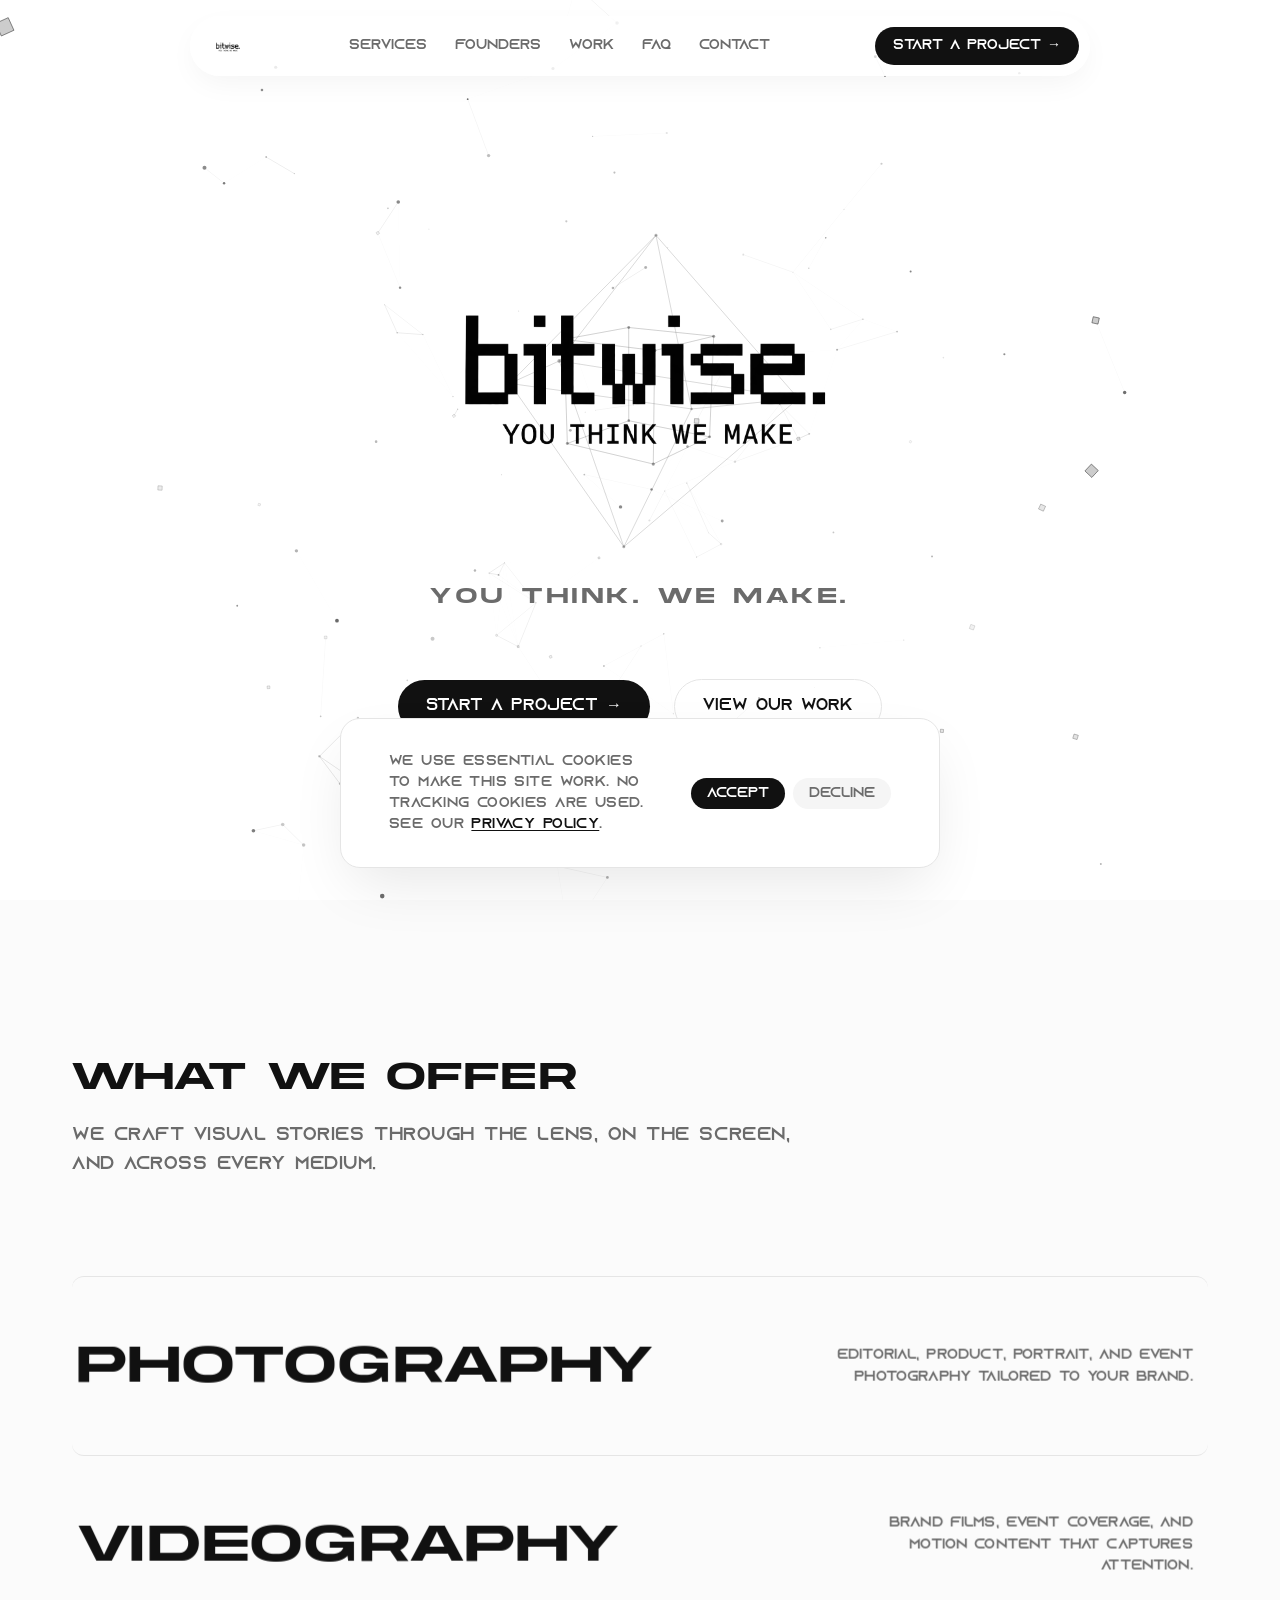
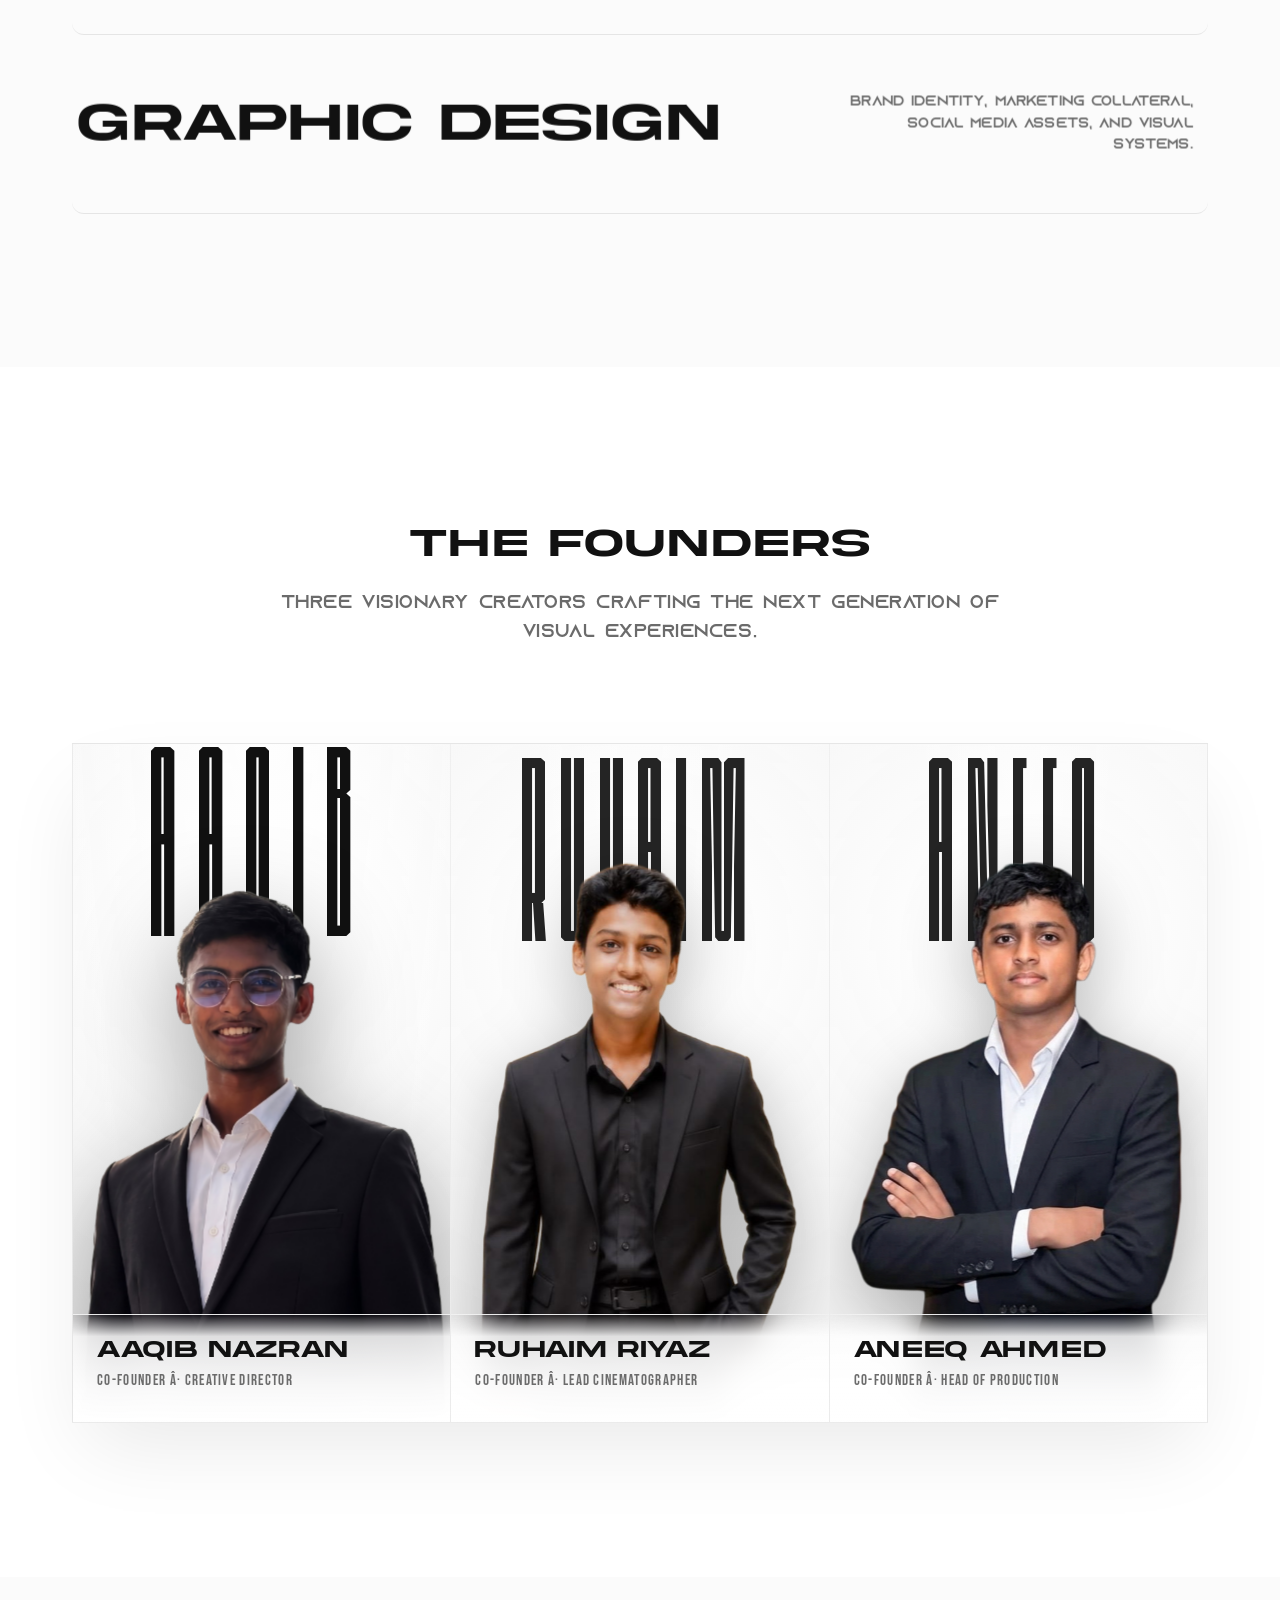
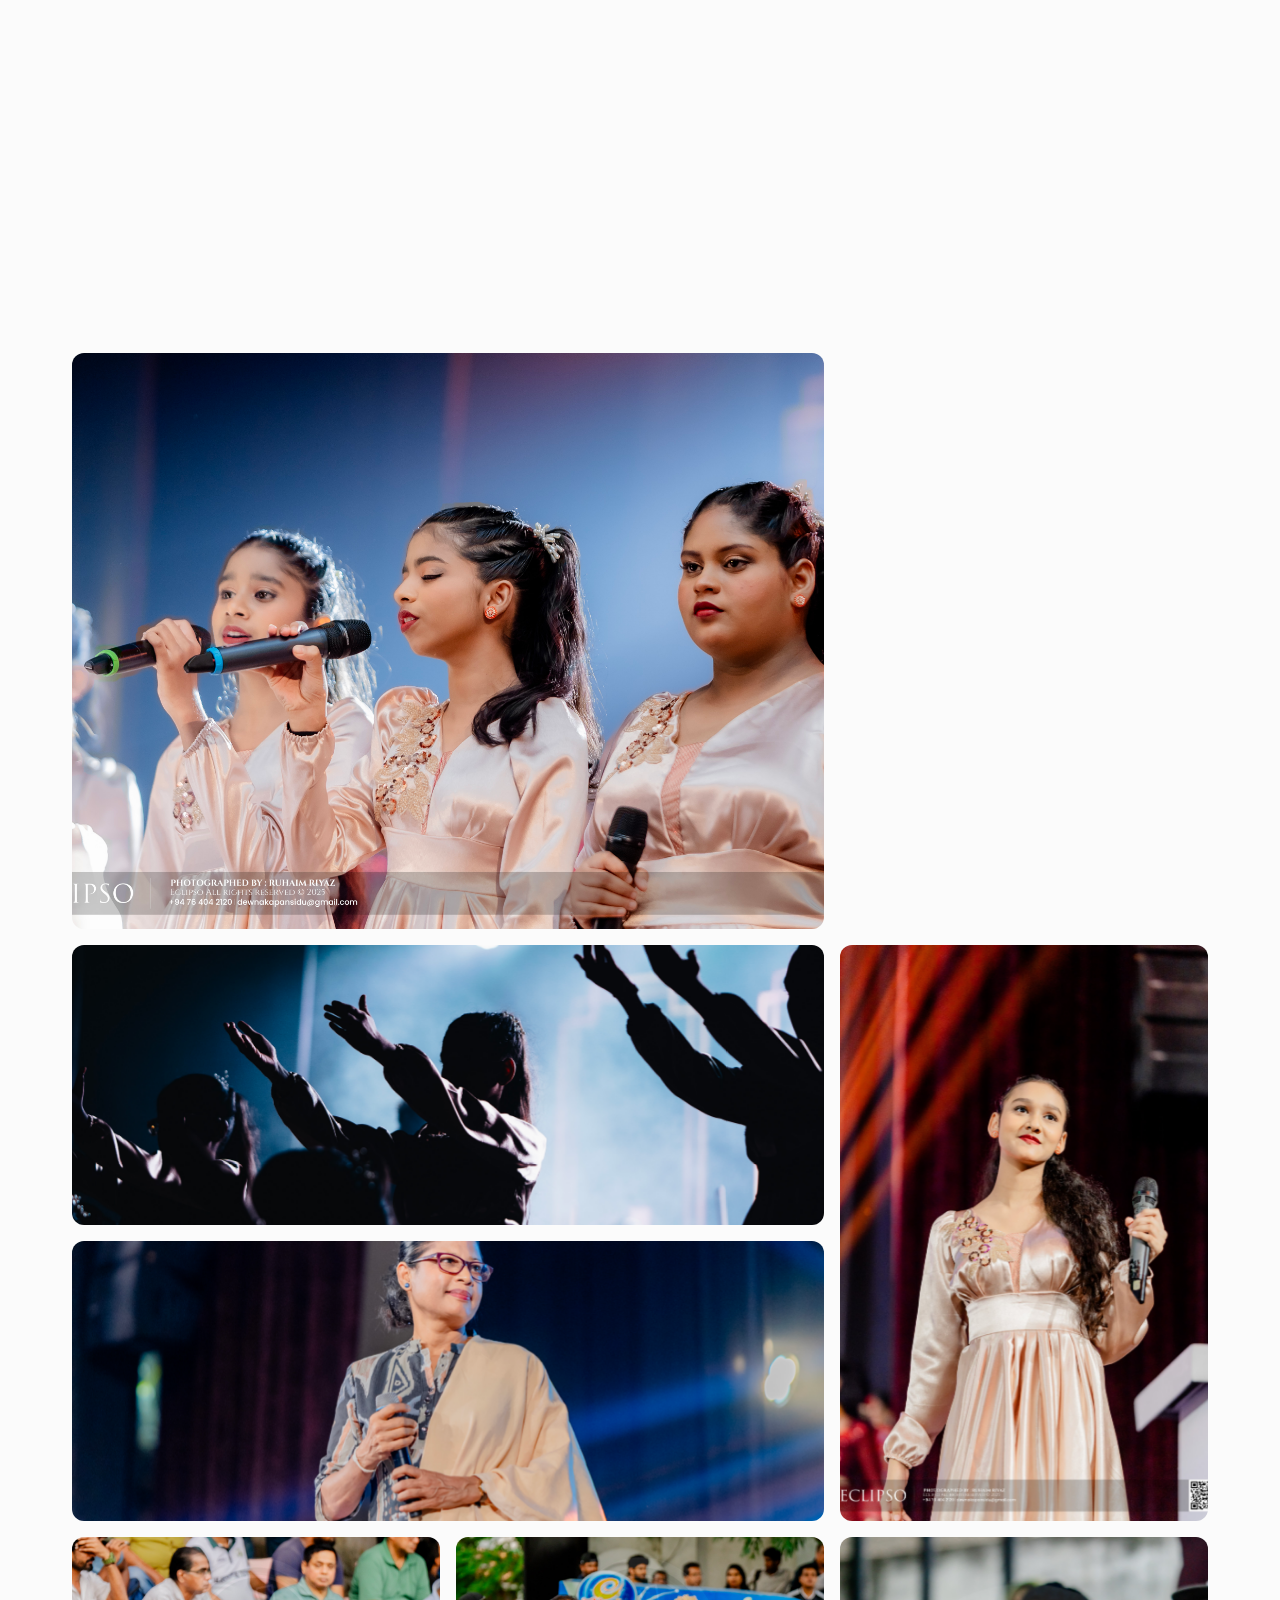
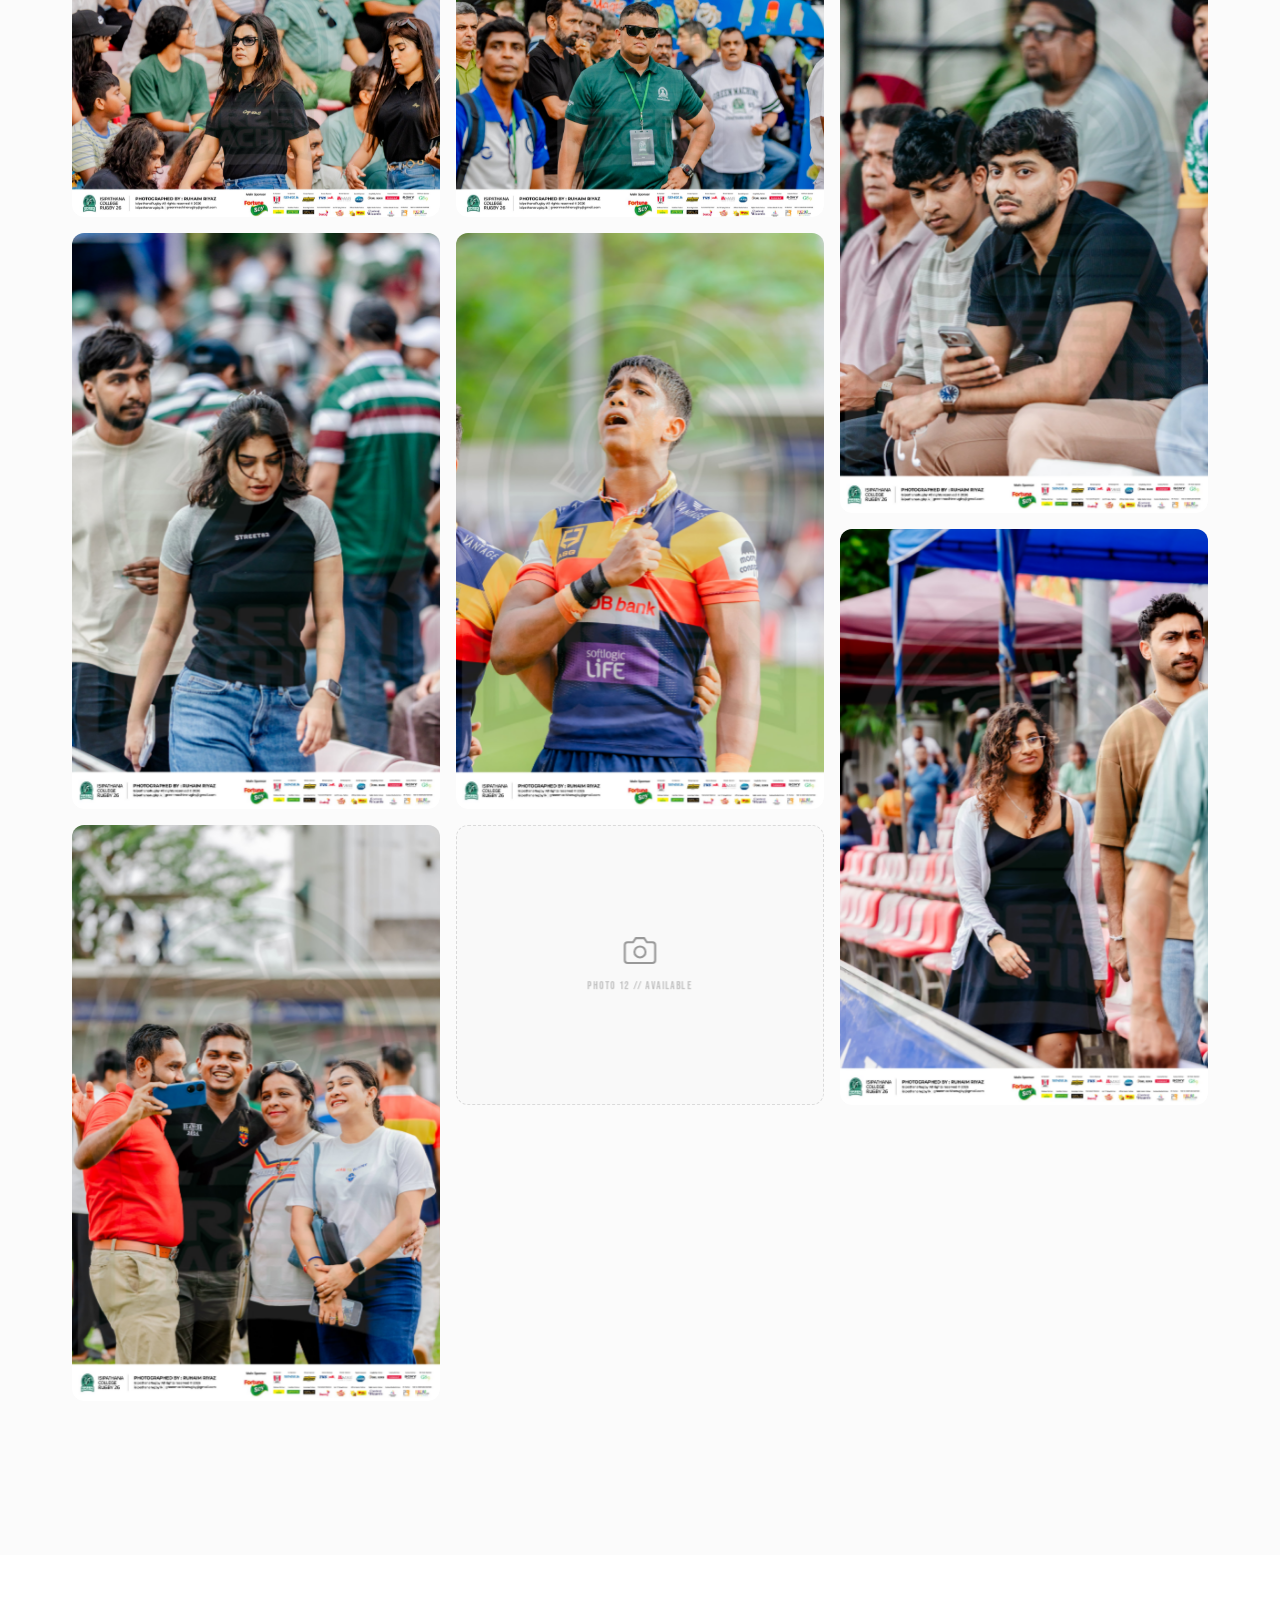
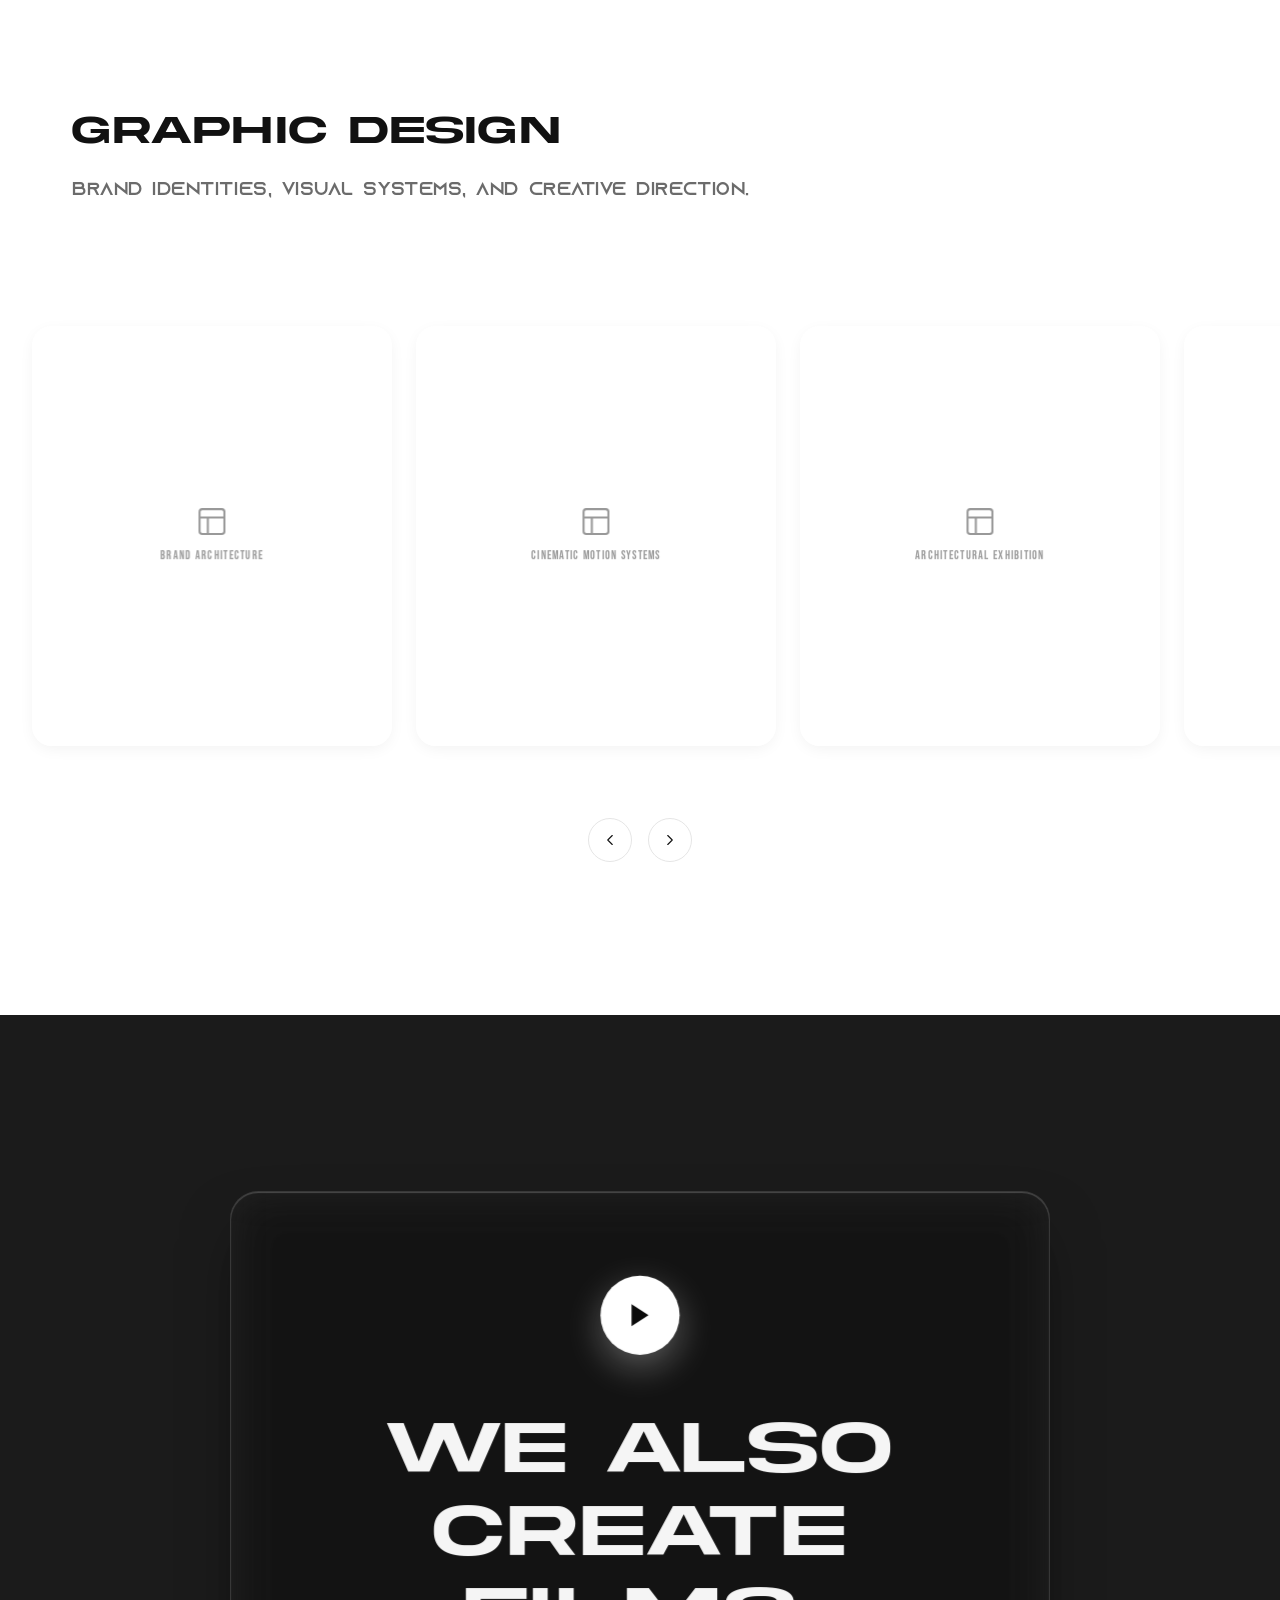
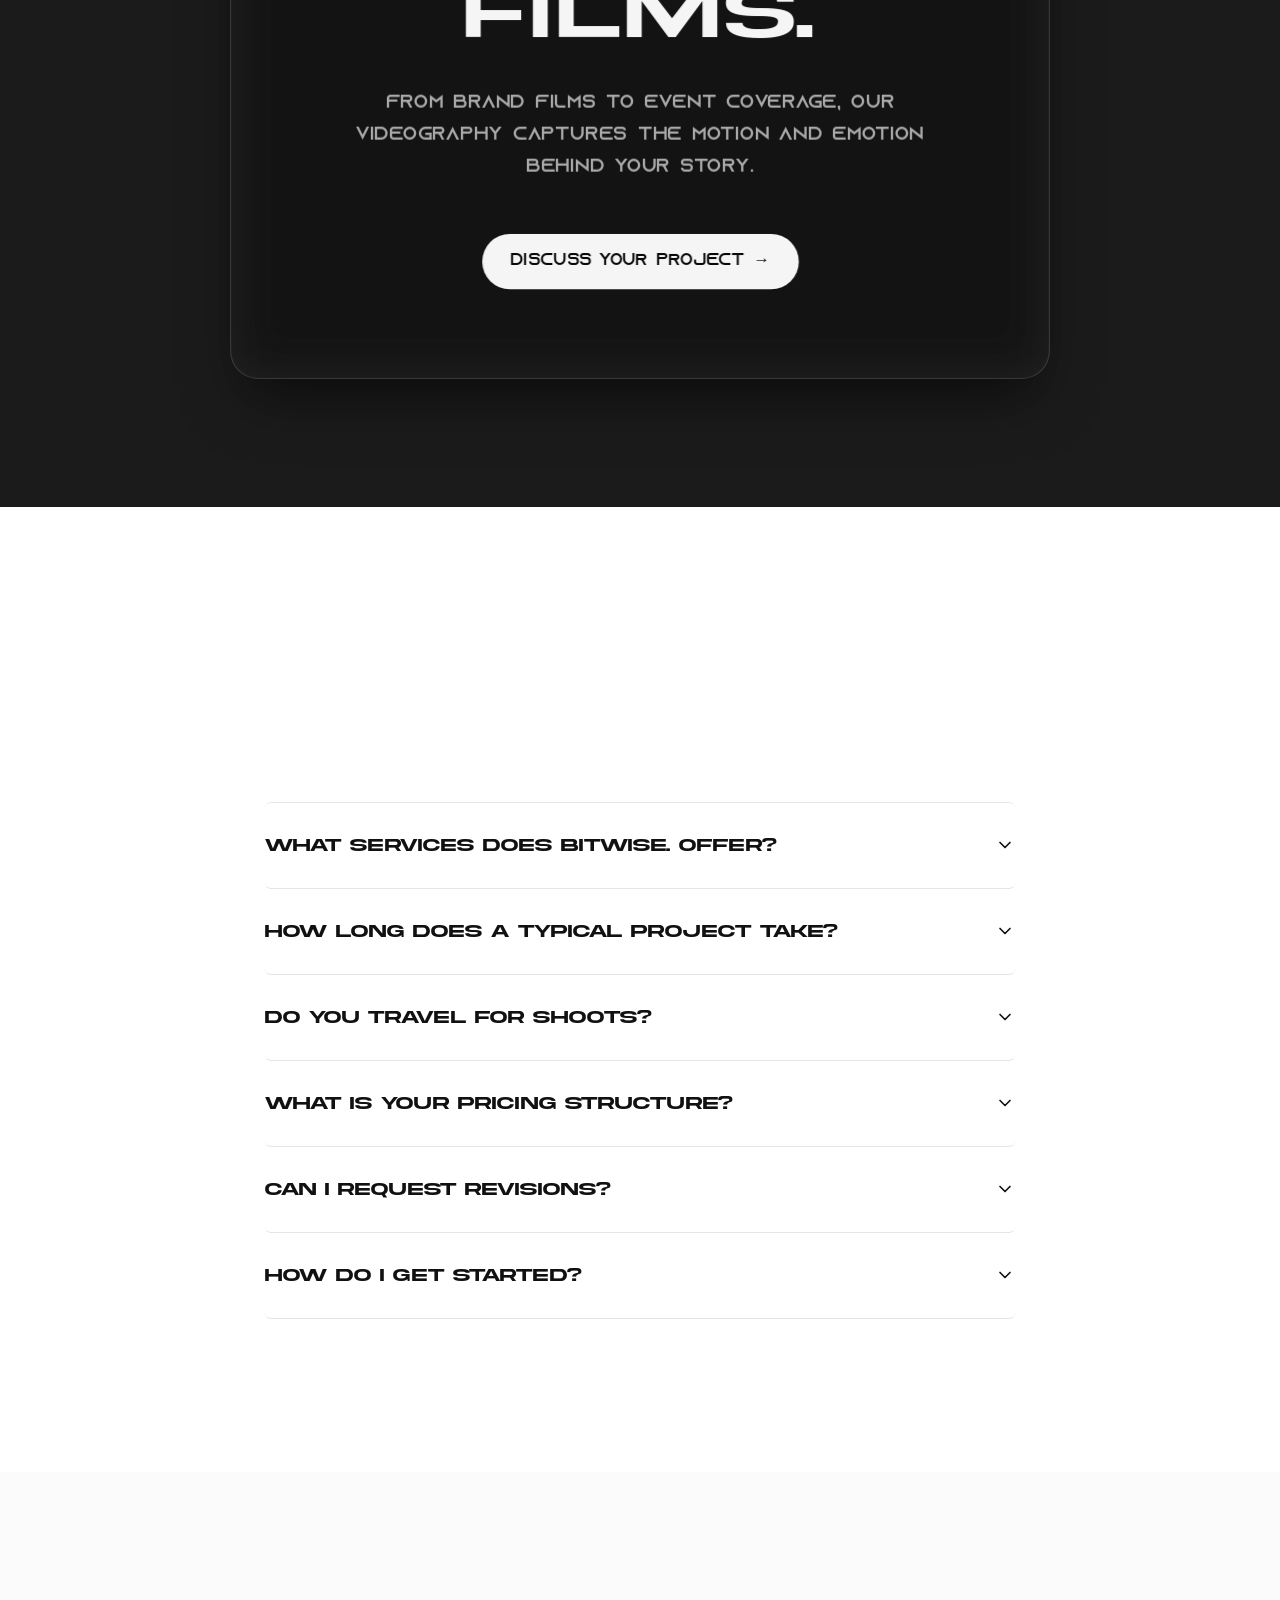
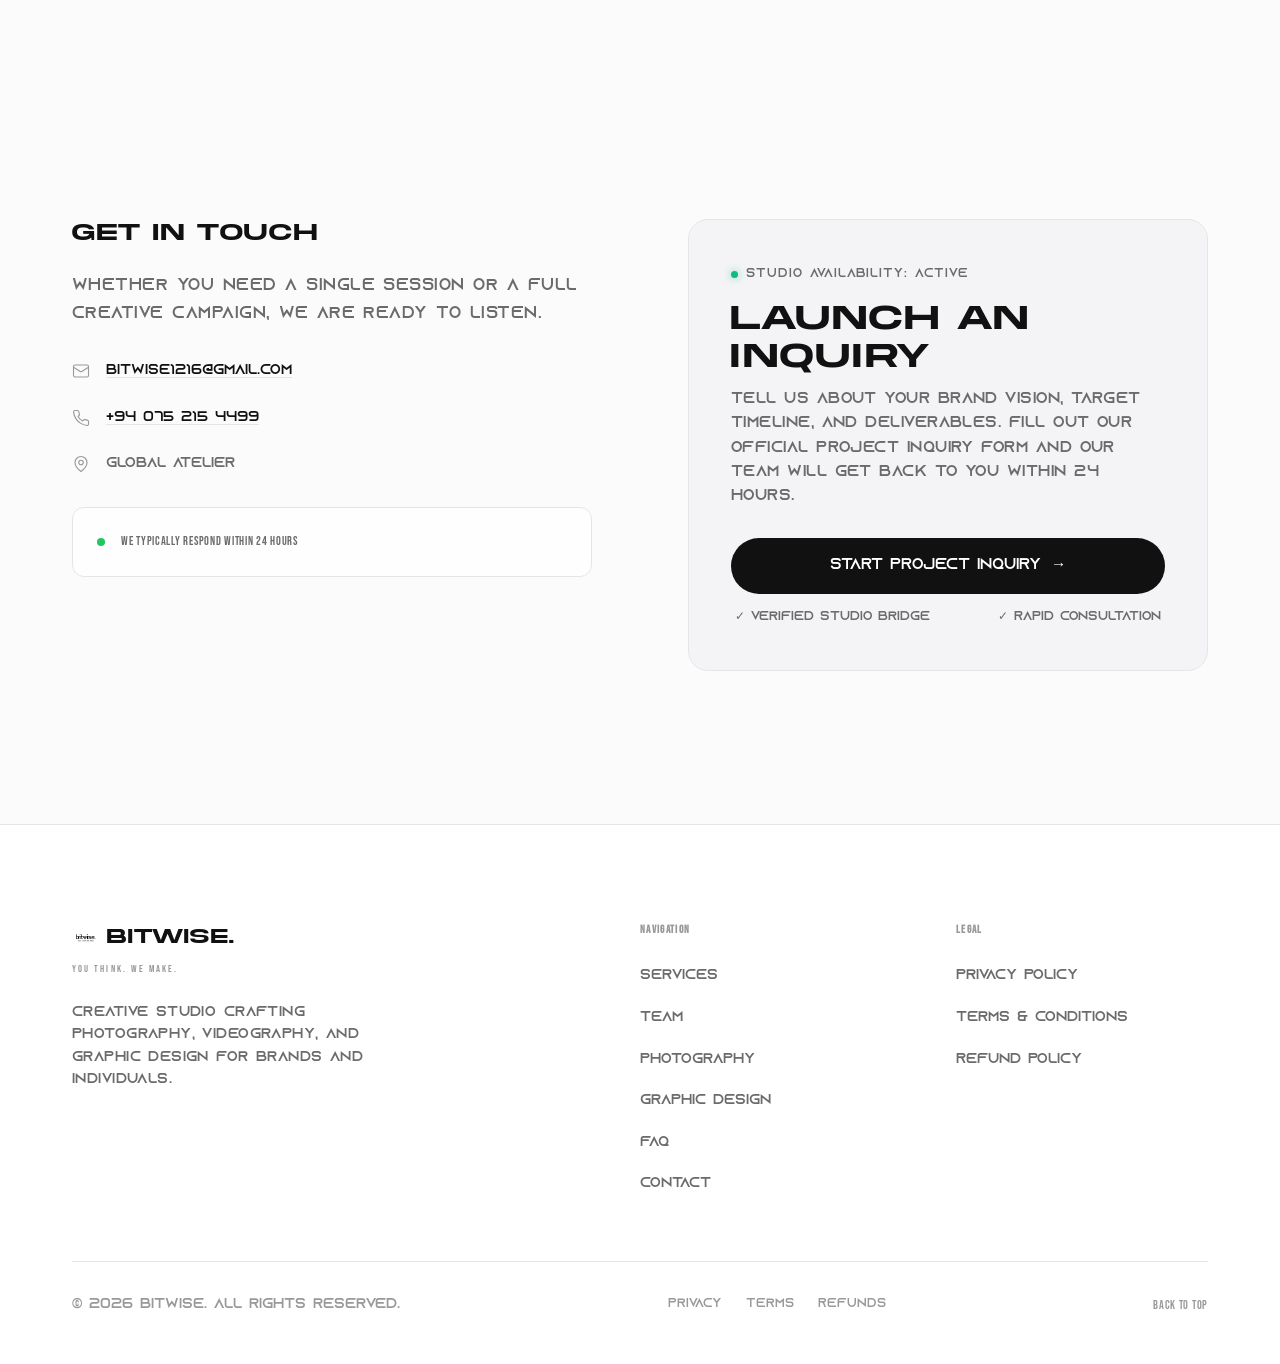
==== commit 5336bed0: "feat(typography): apply Dugas ultra-condensed monolithic font to Founders depth effect text" ====
--- a/index.html
+++ b/index.html
@@ -759,3 +759,4 @@
 
 
 
+
--- a/css/fonts.css
+++ b/css/fonts.css
@@ -49,3 +49,24 @@
   font-style: normal;
   font-display: swap;
 }
+
+/* ── 4. Dugas (Architectural Ultra-Condensed Monolith Depth Typeface) ── */
+@font-face {
+  font-family: 'Dugas';
+  src: url('../assets/fonts/Dugas.woff2') format('woff2'),
+       url('../assets/fonts/Dugas.woff') format('woff'),
+       url('../assets/fonts/Dugas.ttf') format('truetype');
+  font-weight: 400 900;
+  font-style: normal;
+  font-display: swap;
+}
+
+@font-face {
+  font-family: 'Dugas Pro';
+  src: url('../assets/fonts/Dugas-Pro.woff2') format('woff2'),
+       url('../assets/fonts/Dugas-Pro.ttf') format('truetype');
+  font-weight: 400 900;
+  font-style: normal;
+  font-display: swap;
+}
+
--- a/css/components.css
+++ b/css/components.css
@@ -497,17 +497,17 @@
   width: 380px;
 }
 
-/* ── GIANT FIRST NAME IN BEBAS NEUE (Apple Depth Effect) ── */
+/* ── GIANT MONOLITHIC FIRST NAME IN DUGAS (Apple Depth Effect) ── */
 .portal-depth-name {
   position: absolute;
-  top: 14%;
+  top: 4%;
   left: 50%;
   transform: translate(-50%, 0) translateZ(18px);
-  font-family: 'Bebas Neue', sans-serif;
-  font-size: clamp(5.5rem, 10.5vw, 10.2rem);
+  font-family: 'Dugas', 'Dugas Pro', 'Bebas Neue', sans-serif;
+  font-size: clamp(8.5rem, 15vw, 15rem);
   font-weight: 700;
   line-height: 0.82;
-  letter-spacing: 0.04em;
+  letter-spacing: 0.07em;
   text-transform: uppercase;
   color: #111111;
   text-align: center;
@@ -515,7 +515,7 @@
   z-index: 2;
   user-select: none;
   pointer-events: none;
-  opacity: 0.88;
+  opacity: 0.92;
   transform-style: preserve-3d;
   transition: transform 0.65s cubic-bezier(0.16, 1, 0.3, 1),
               letter-spacing 0.65s cubic-bezier(0.16, 1, 0.3, 1),
@@ -525,8 +525,8 @@
 .pavilion-portal:hover .portal-depth-name,
 .pavilion-portal.active .portal-depth-name {
   opacity: 1;
-  letter-spacing: 0.08em;
-  transform: translate(-50%, -6px) translateZ(32px) scale(1.03);
+  letter-spacing: 0.11em;
+  transform: translate(-50%, -8px) translateZ(34px) scale(1.03);
 }
 
 /* ── FOREGROUND SUBJECT CUTOUT ── */
@@ -738,13 +738,14 @@
   }
 
   .portal-depth-name {
-    font-size: clamp(5rem, 24vw, 8rem) !important;
-    top: 8% !important;
+    font-size: clamp(7.5rem, 26vw, 11rem) !important;
+    top: 4% !important;
     left: 50% !important;
+    letter-spacing: 0.06em !important;
     transform: translate(-50%, 0) !important;
     transform-style: flat !important;
     z-index: 2 !important;
-    opacity: 0.88 !important;
+    opacity: 0.92 !important;
     visibility: visible !important;
   }
 
@@ -820,8 +821,9 @@
   }
 
   .portal-depth-name {
-    font-size: clamp(4.2rem, 20vw, 6.2rem) !important;
-    top: 6% !important;
+    font-size: clamp(6.5rem, 23vw, 9.2rem) !important;
+    top: 3% !important;
+    letter-spacing: 0.05em !important;
   }
 
   .portal-subject-wrapper {
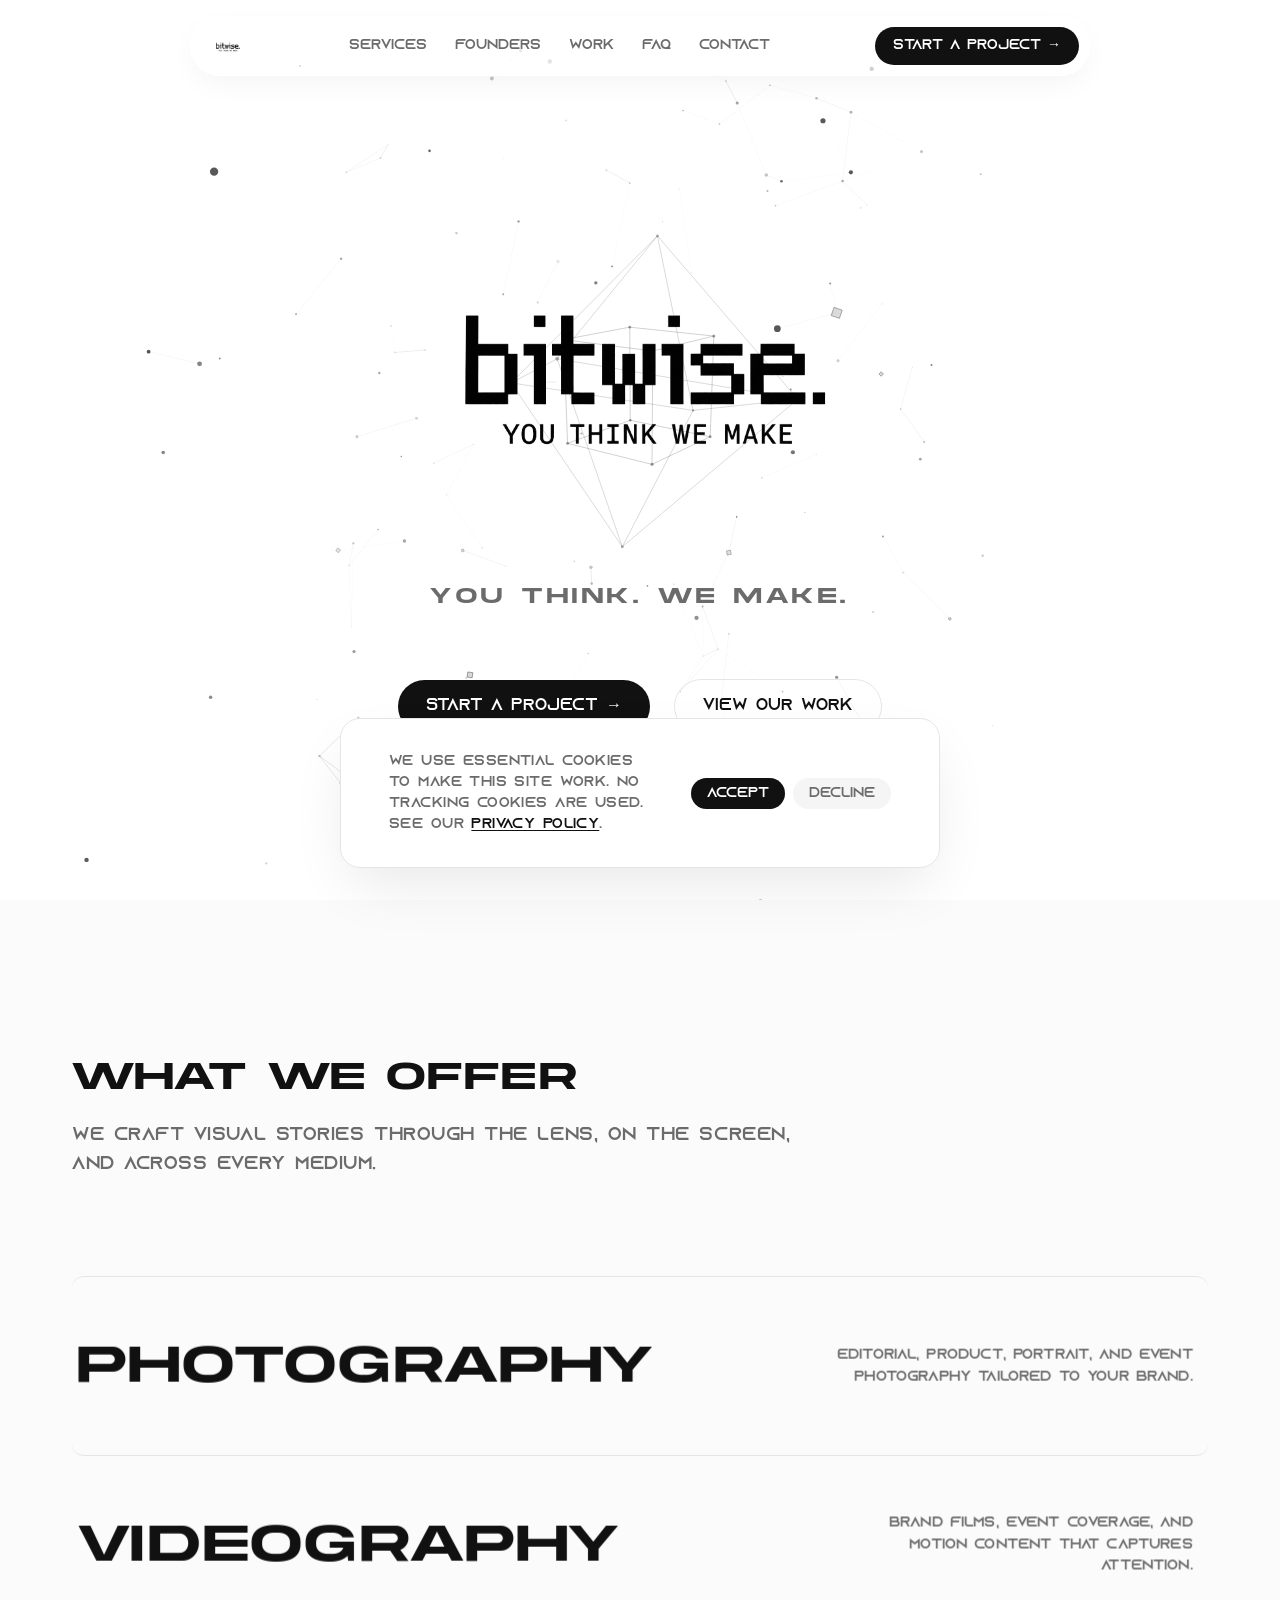
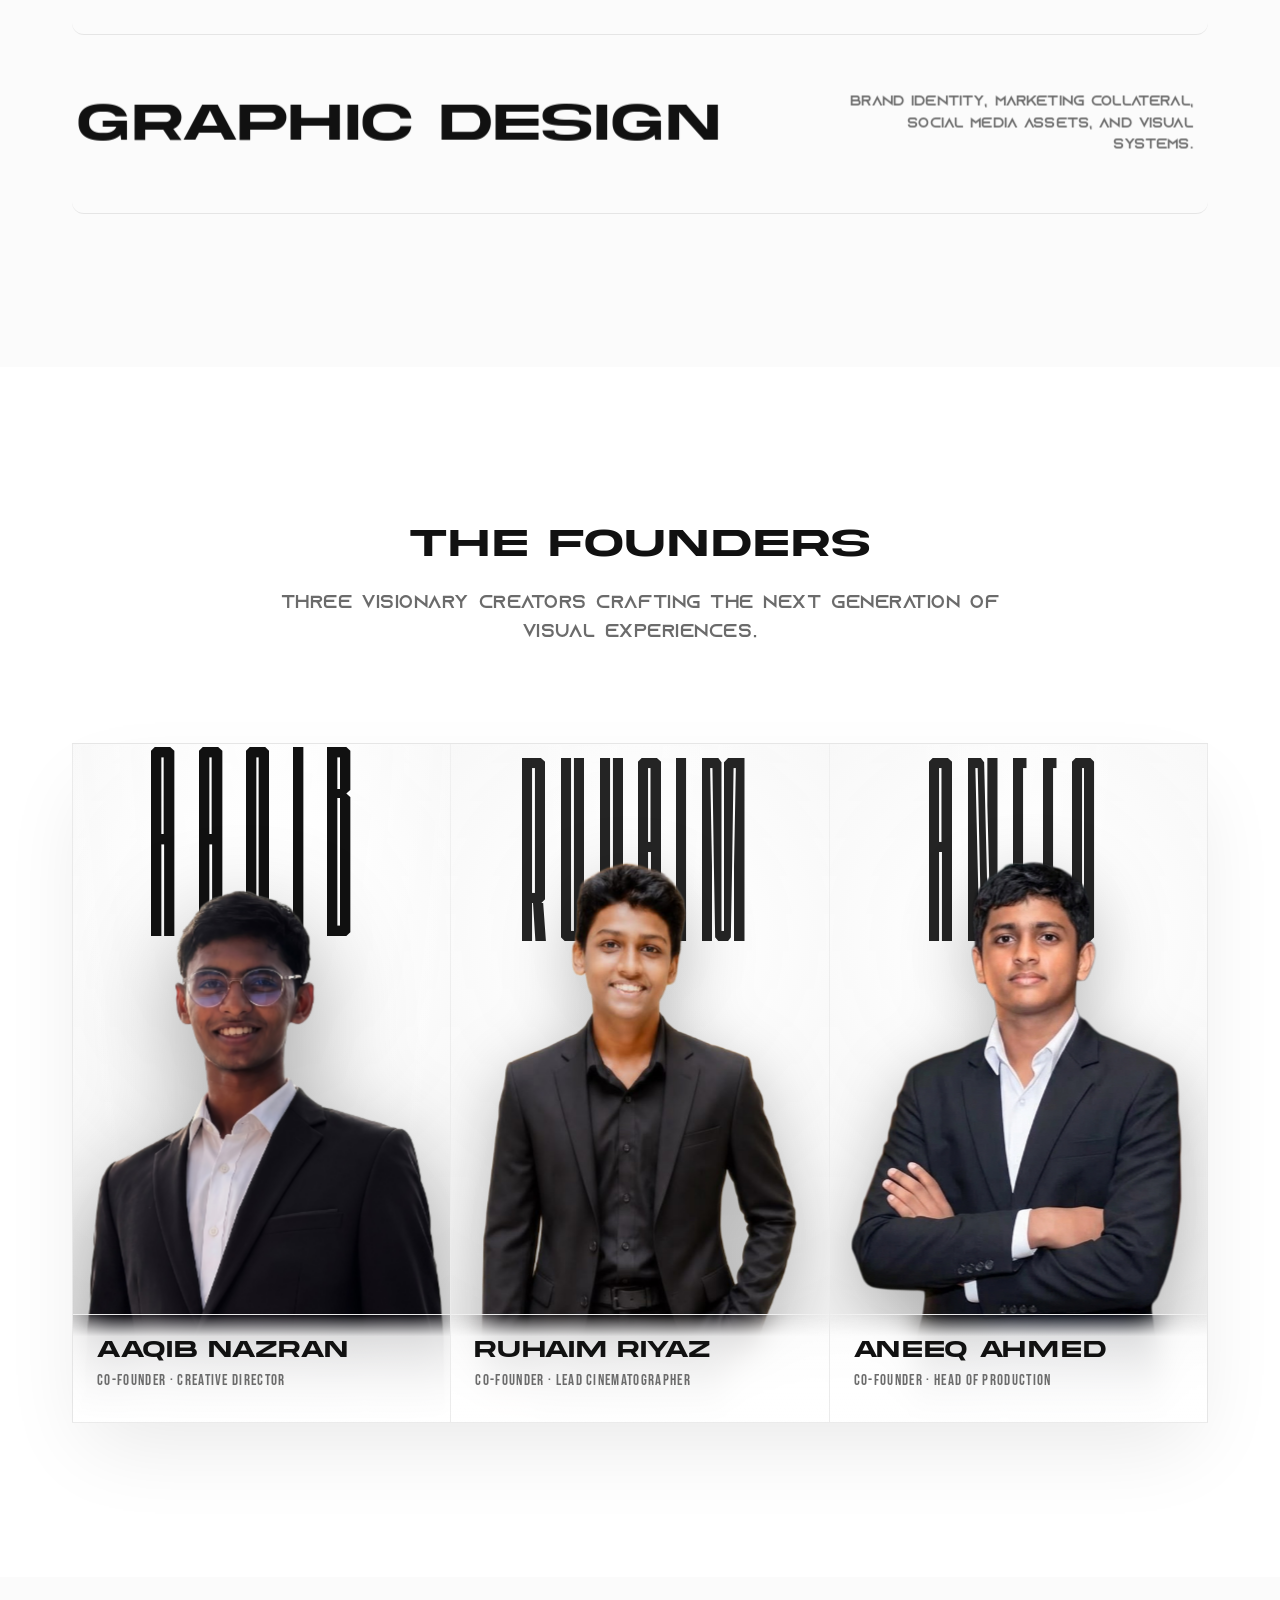
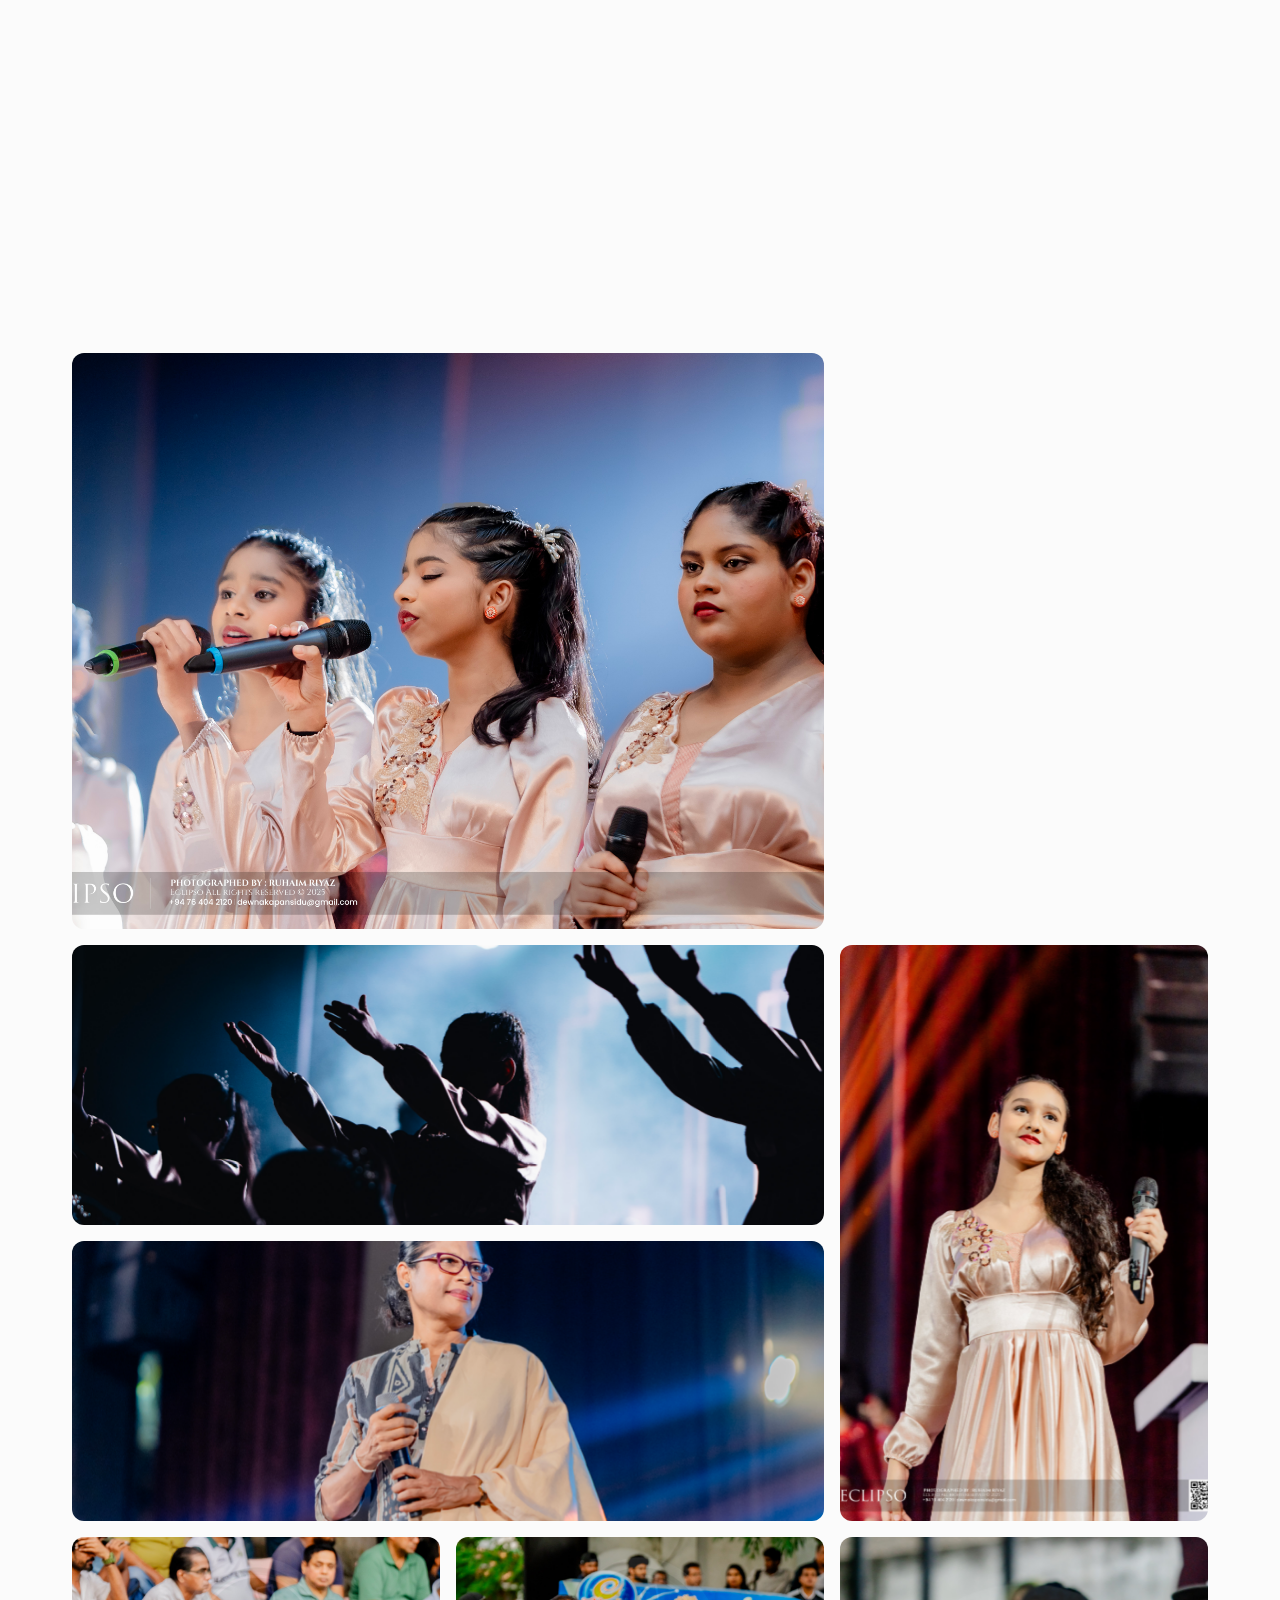
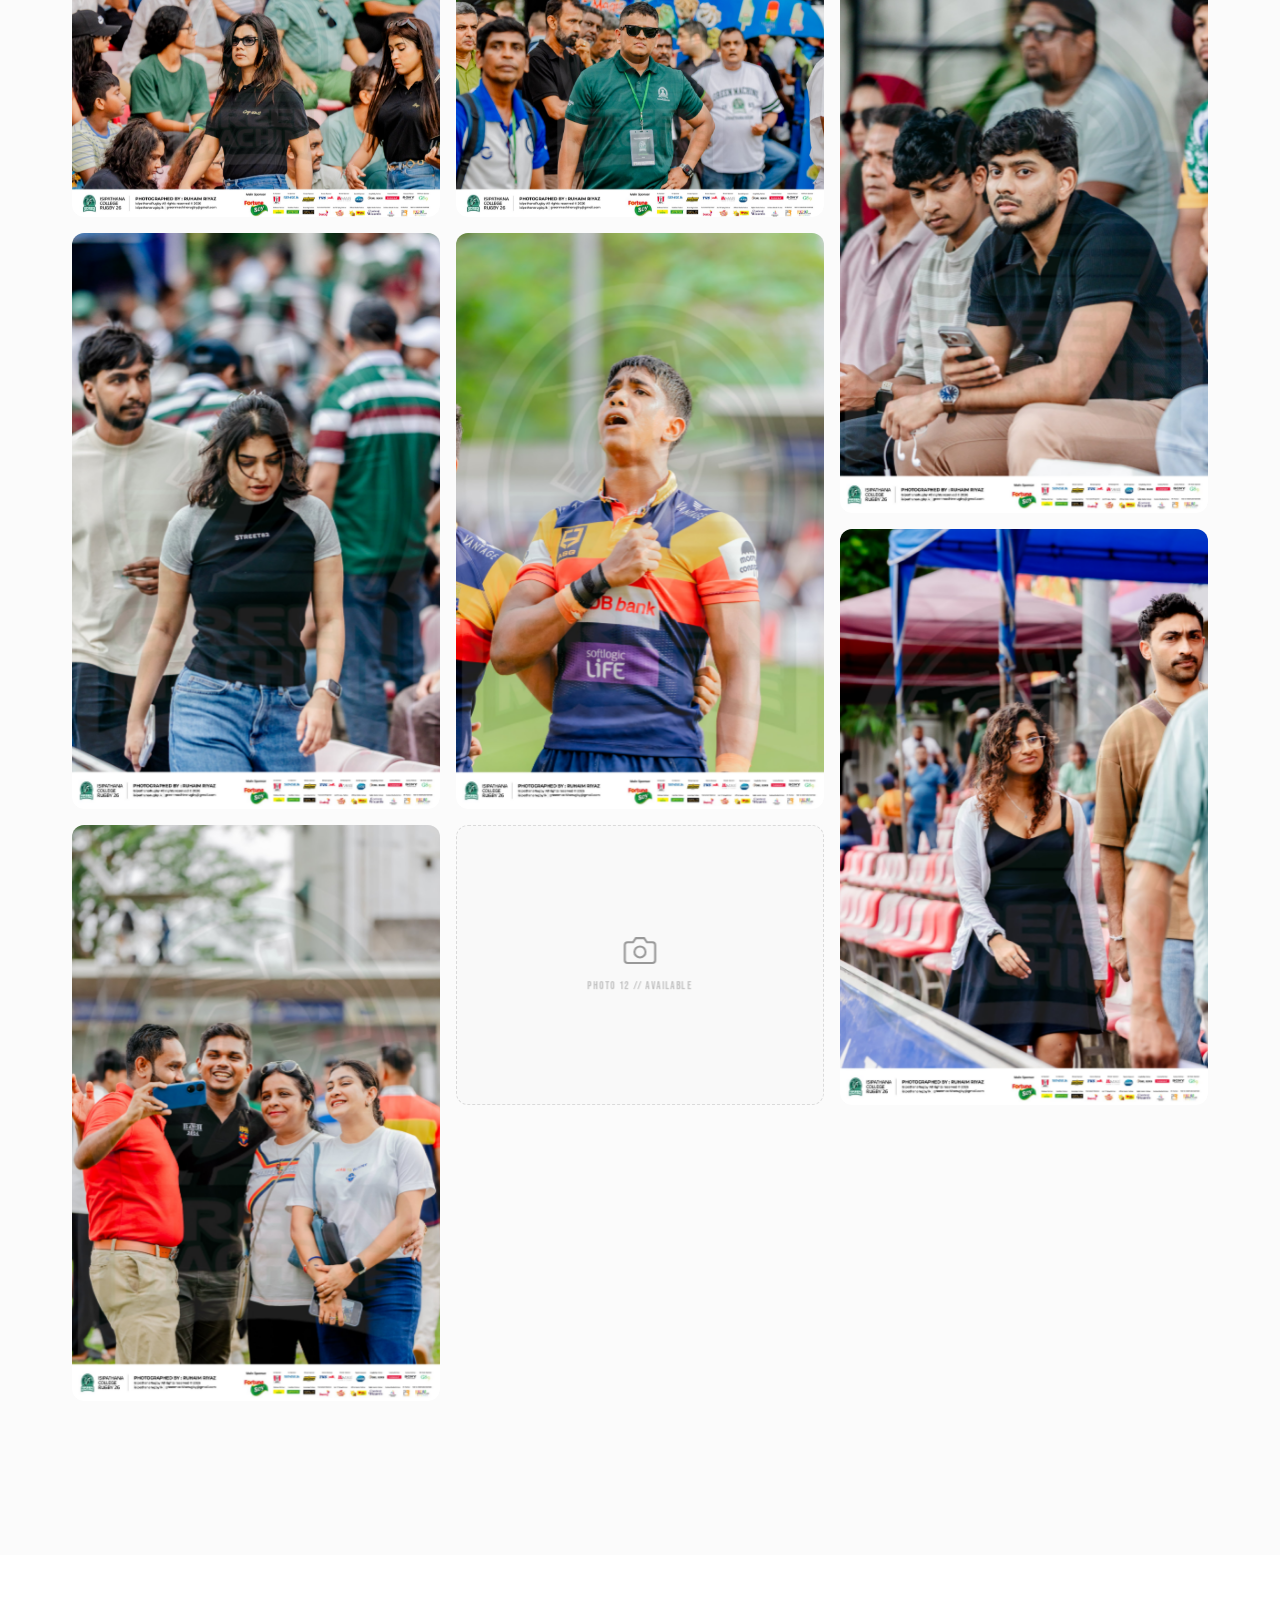
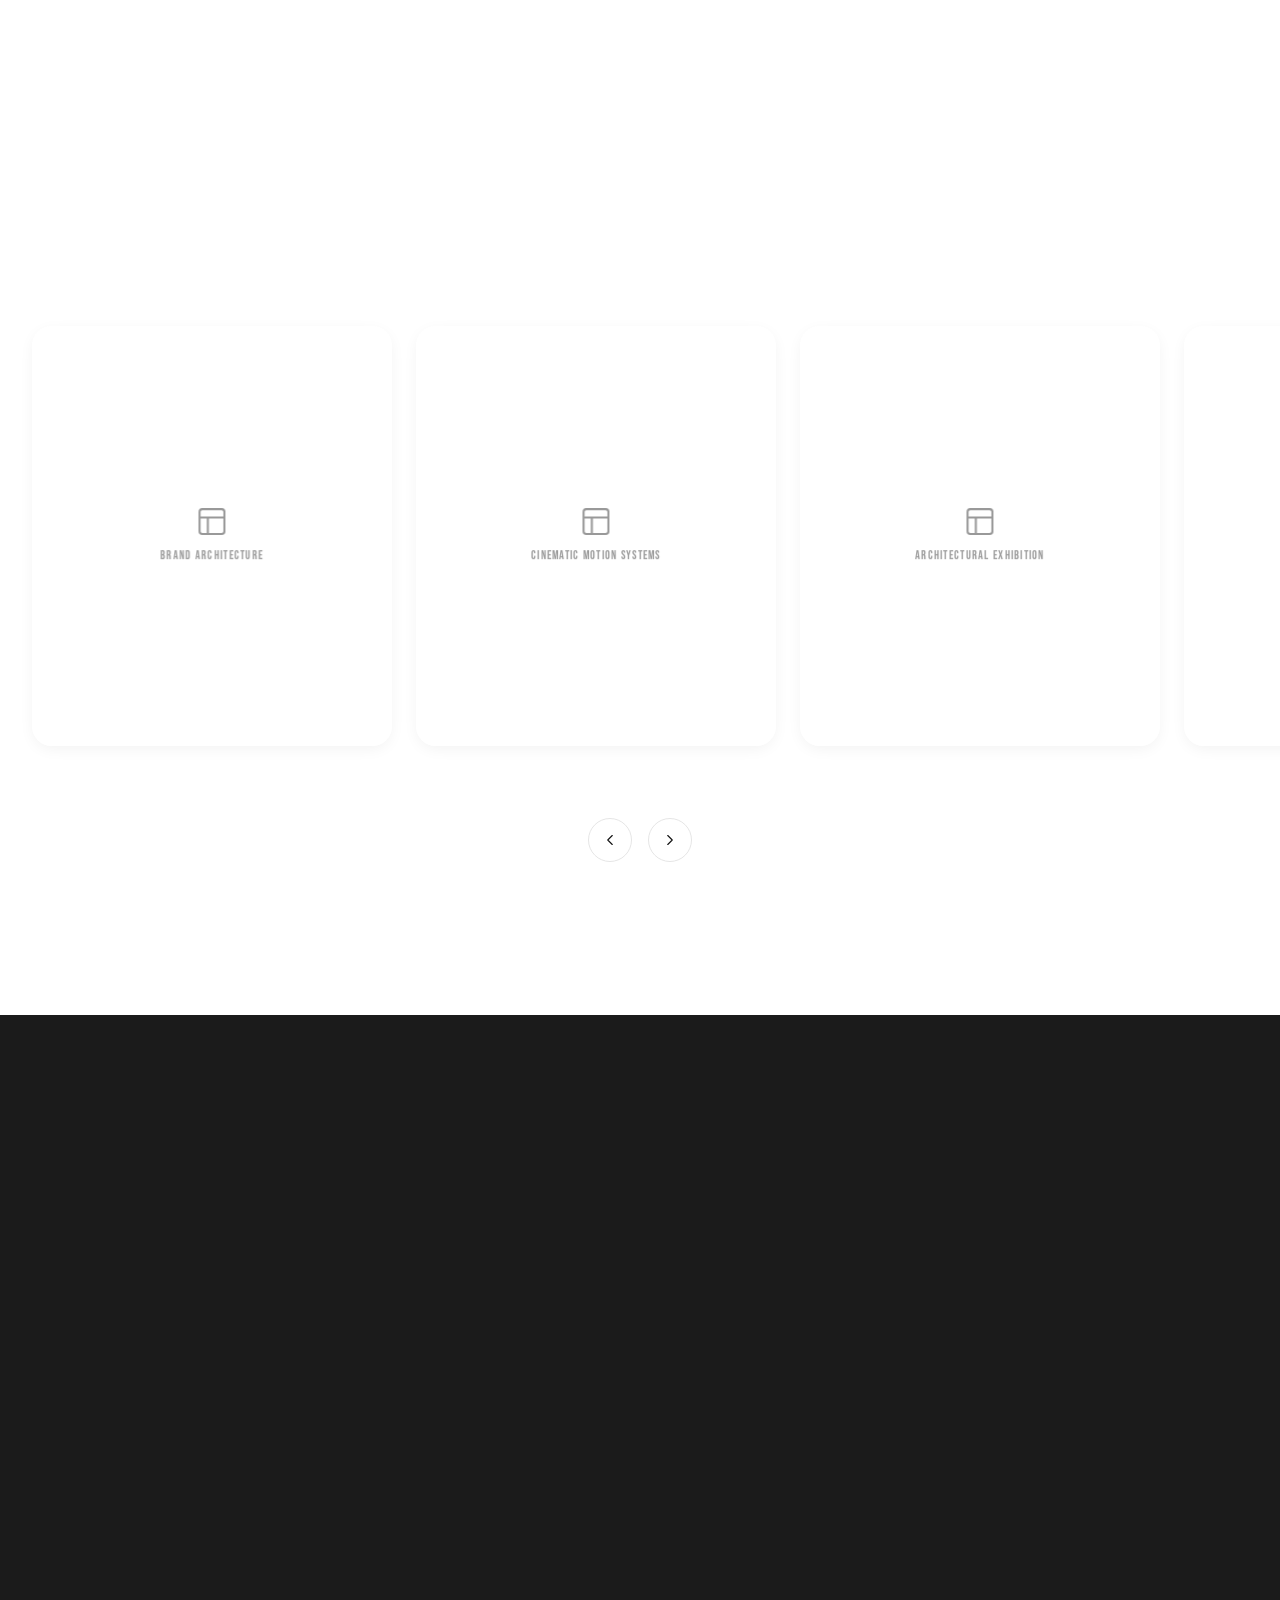
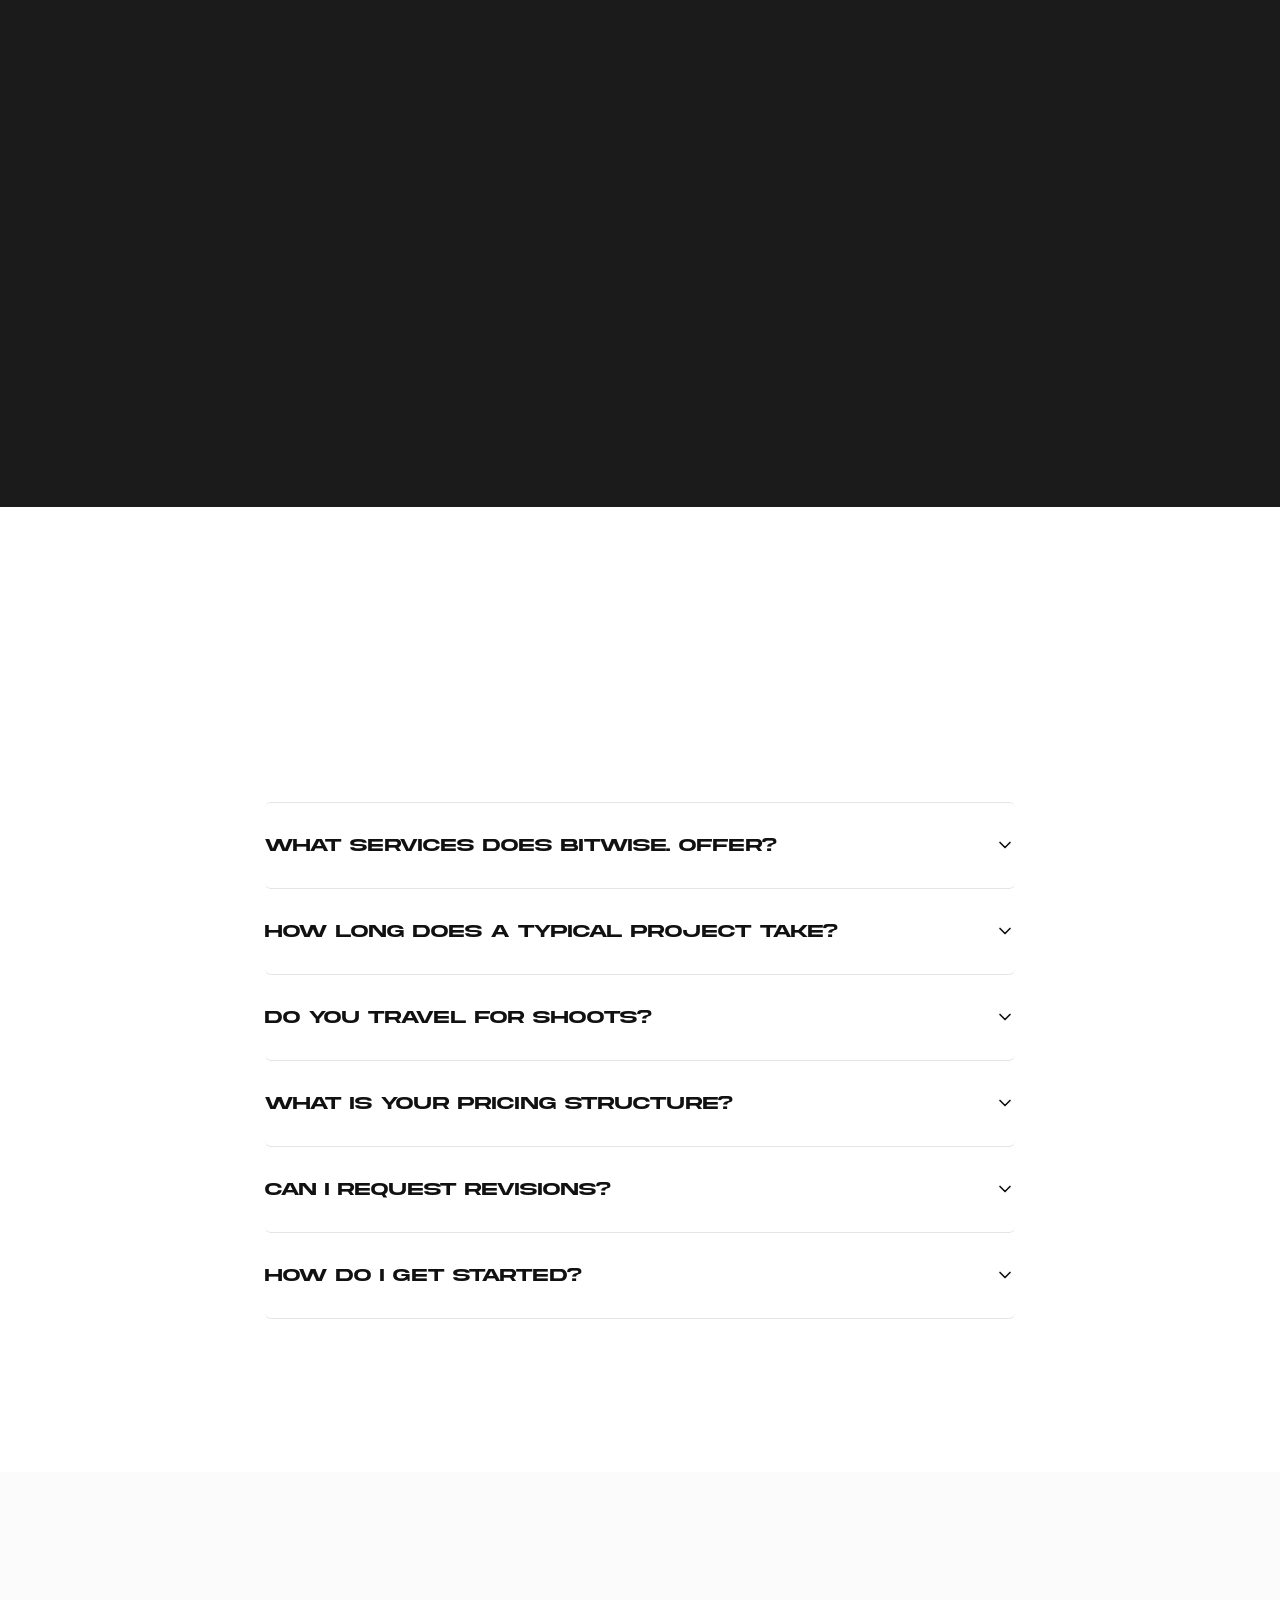
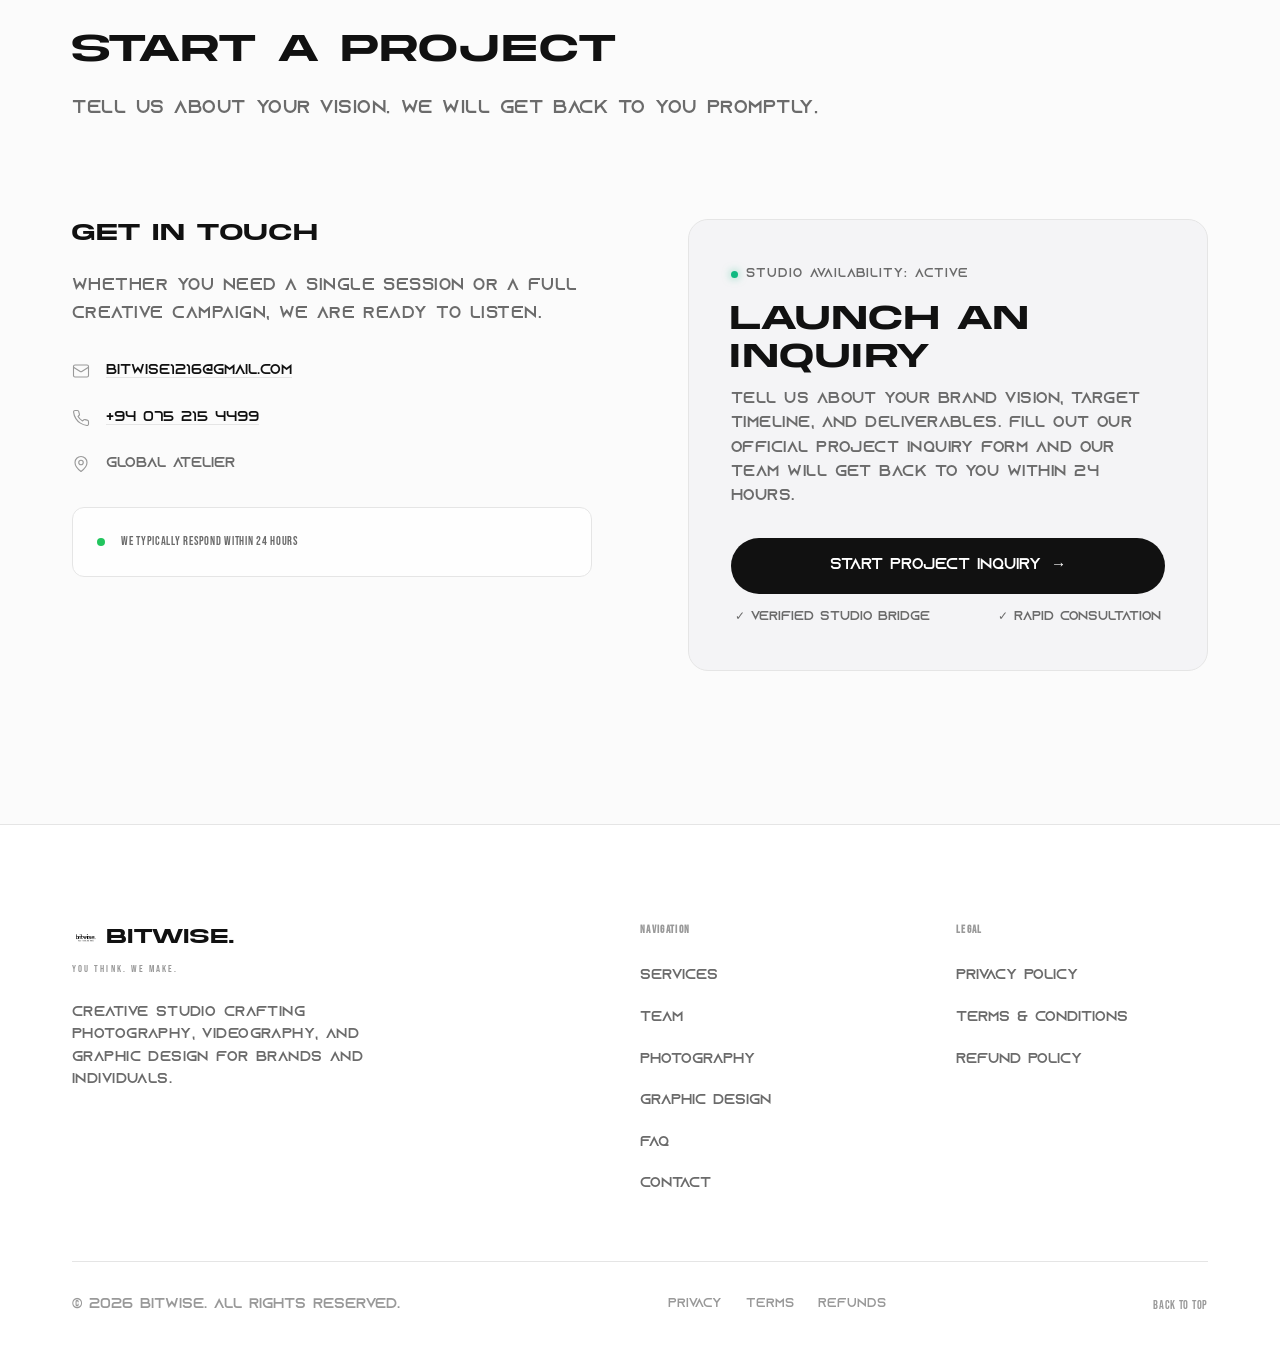
==== commit 22439d0d: "fix(auth): register Aaqib Nazran passkey, remove email verification, and polish typography" ====
--- a/index.html
+++ b/index.html
@@ -760,3 +760,4 @@
 
 
 
+
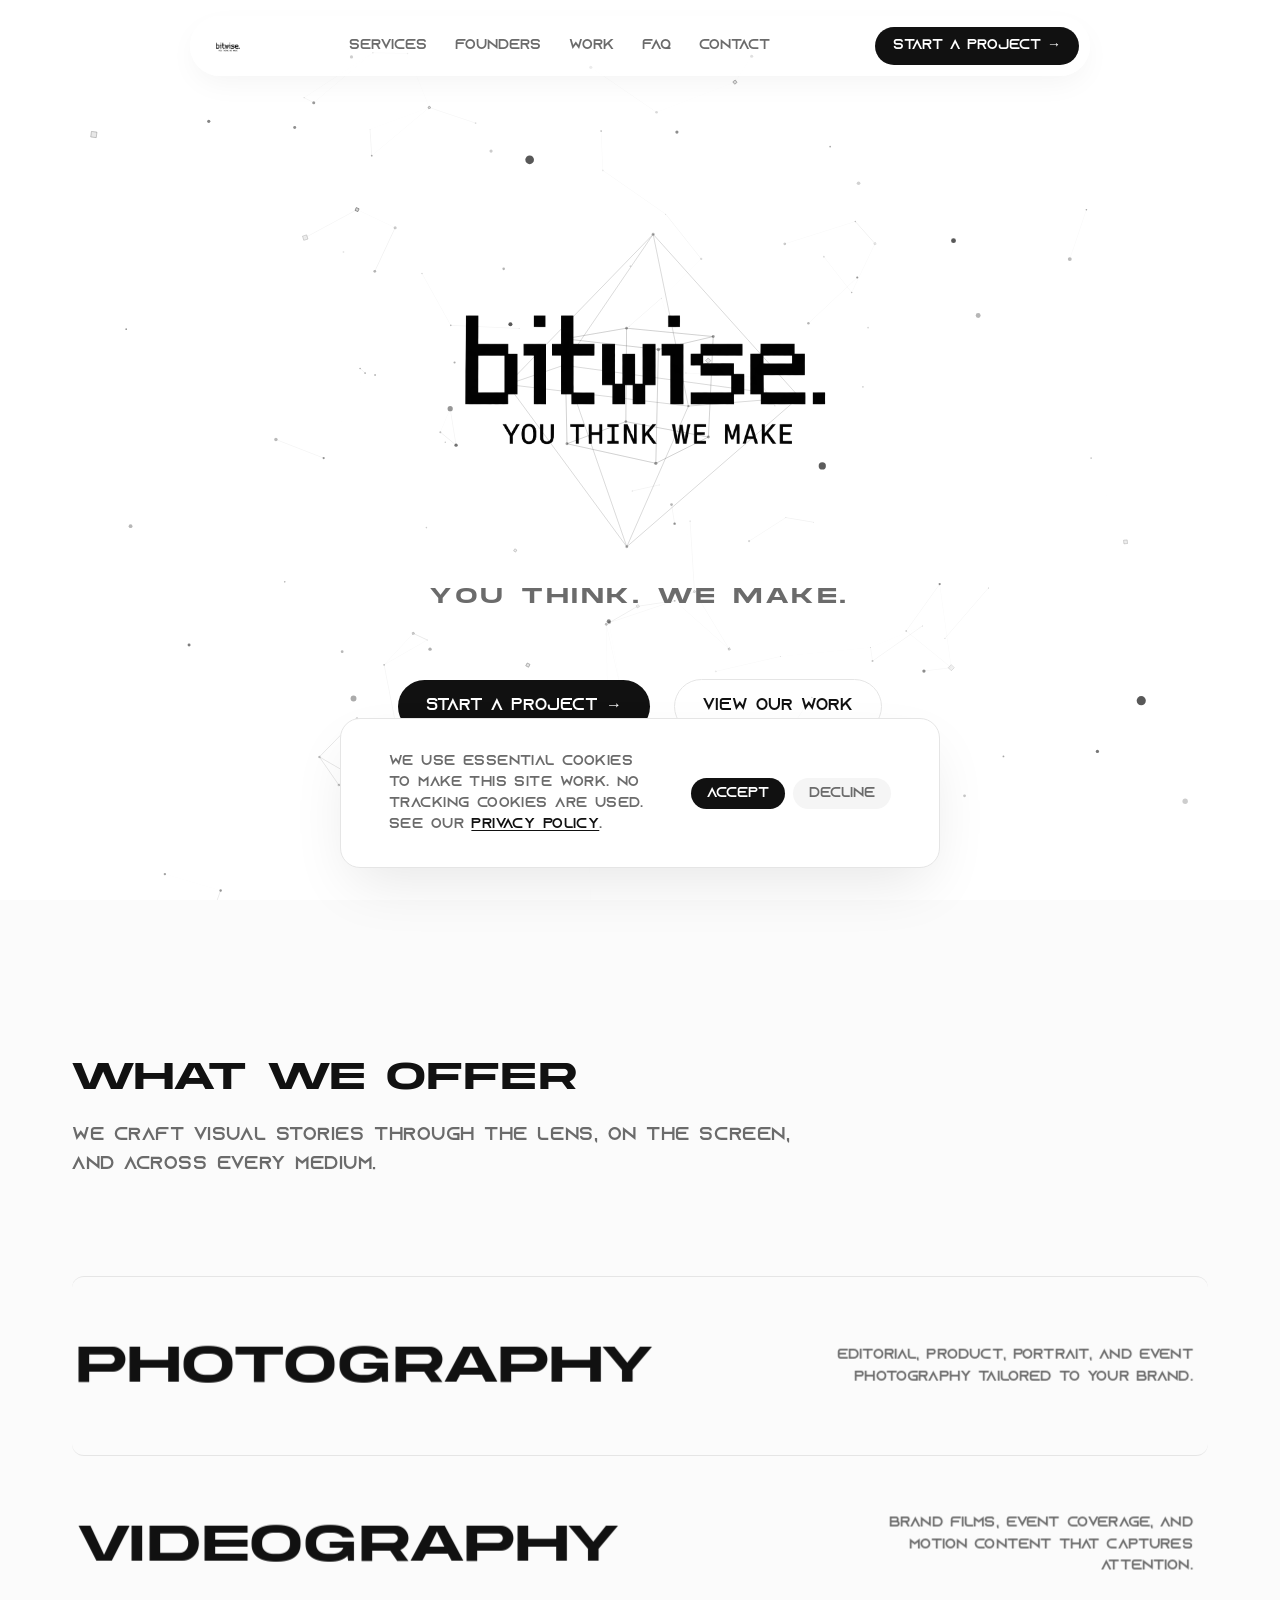
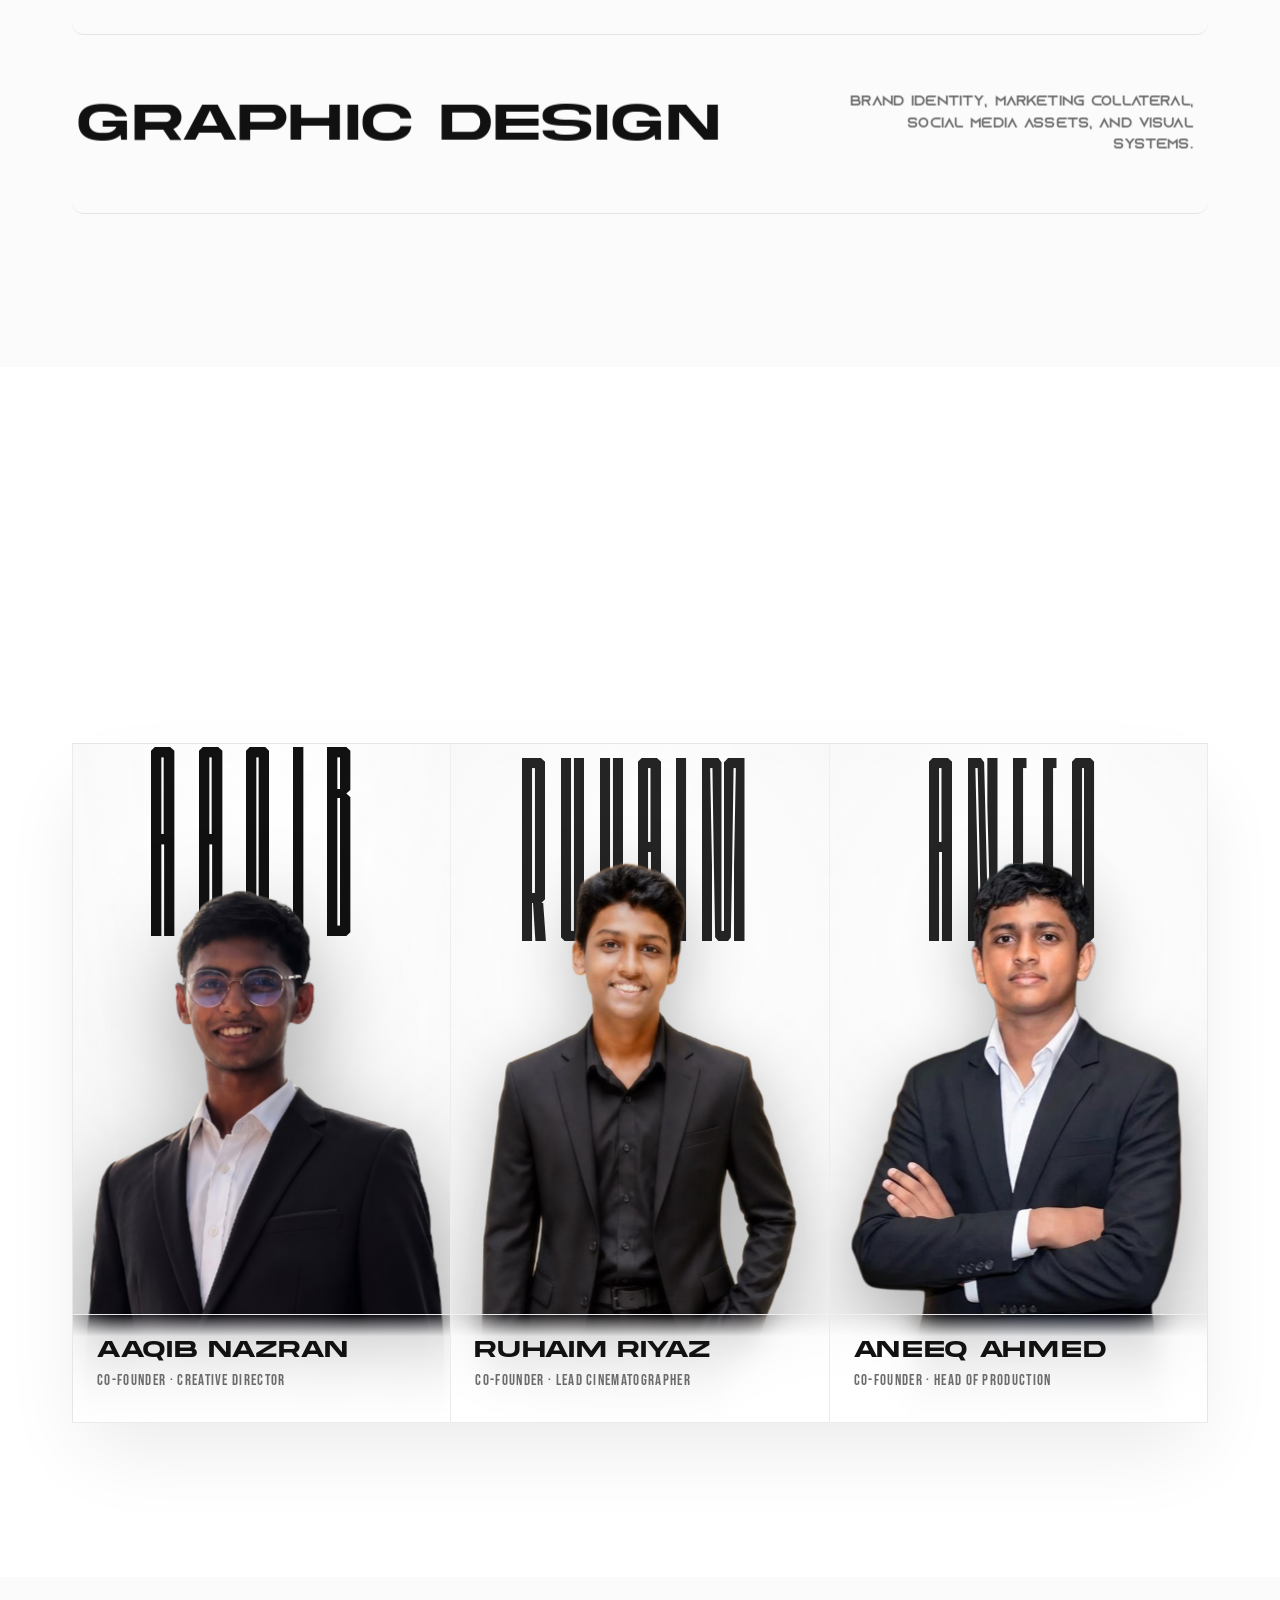
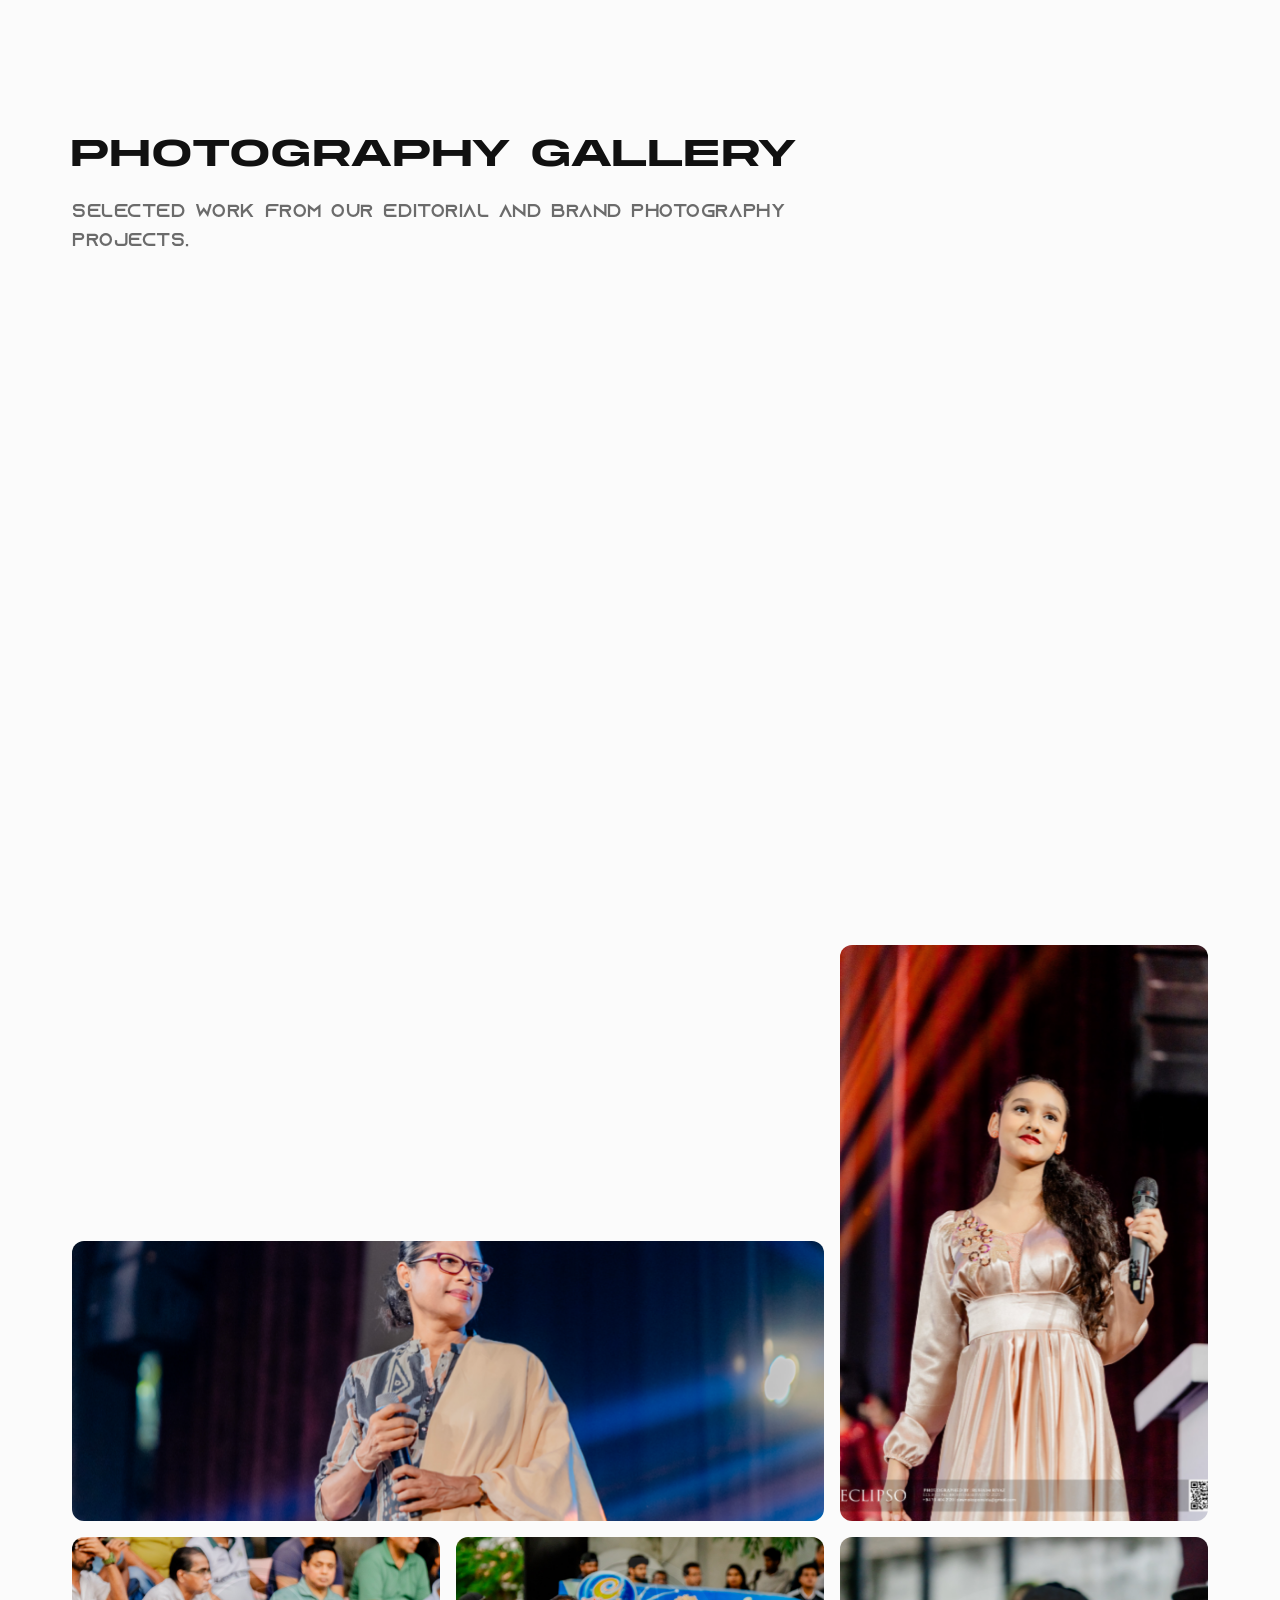
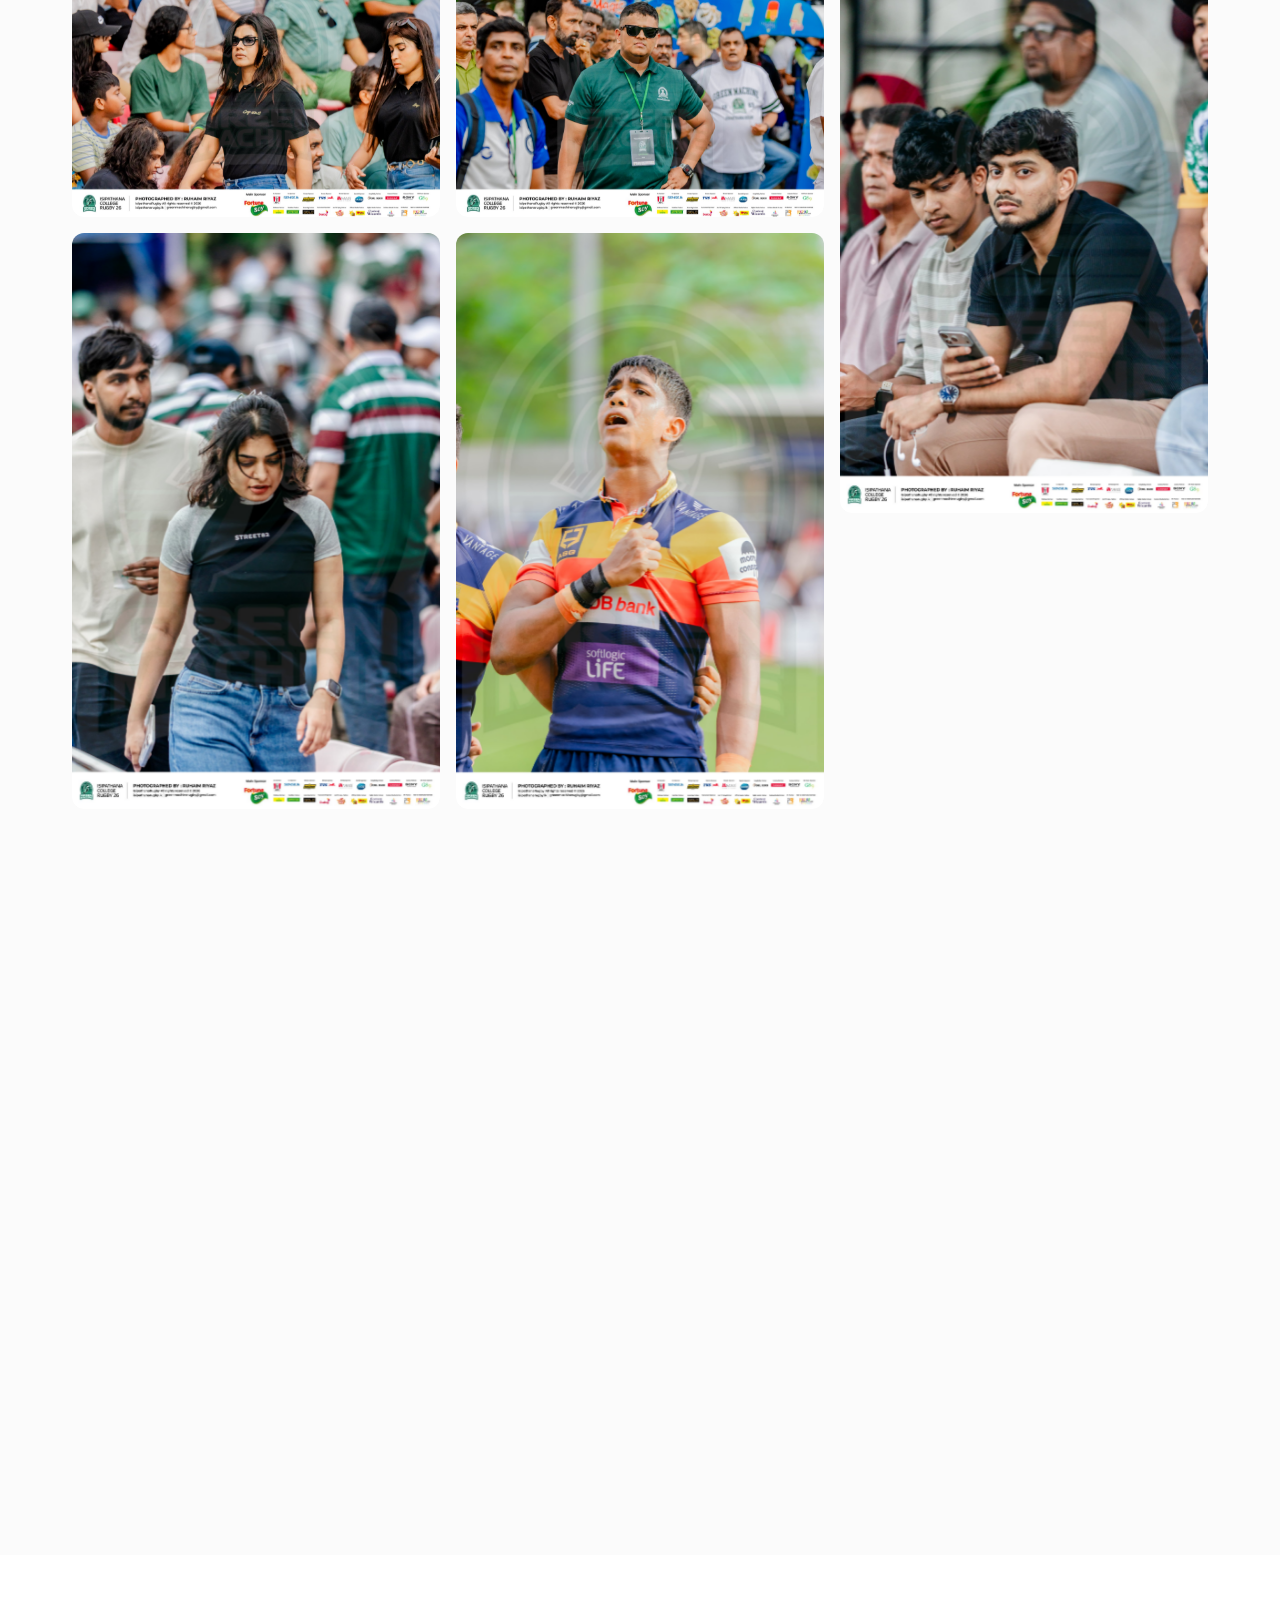
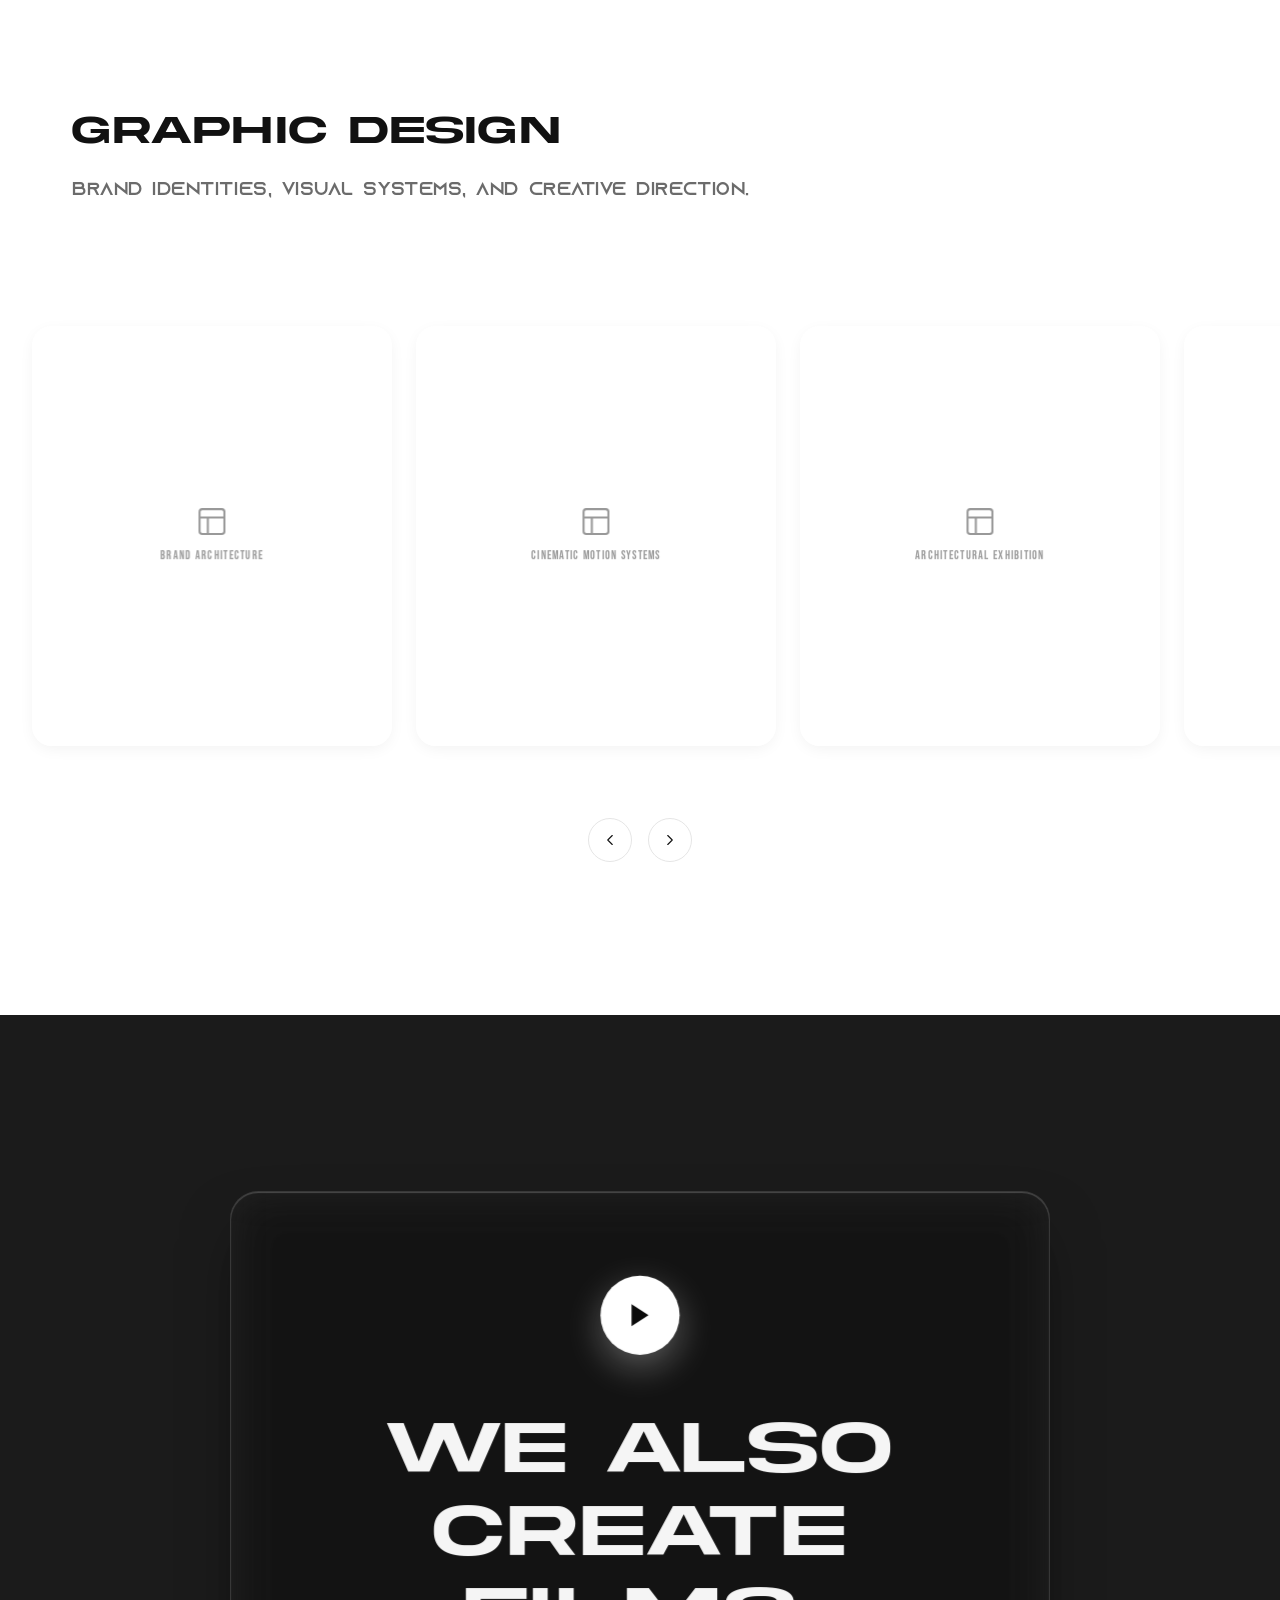
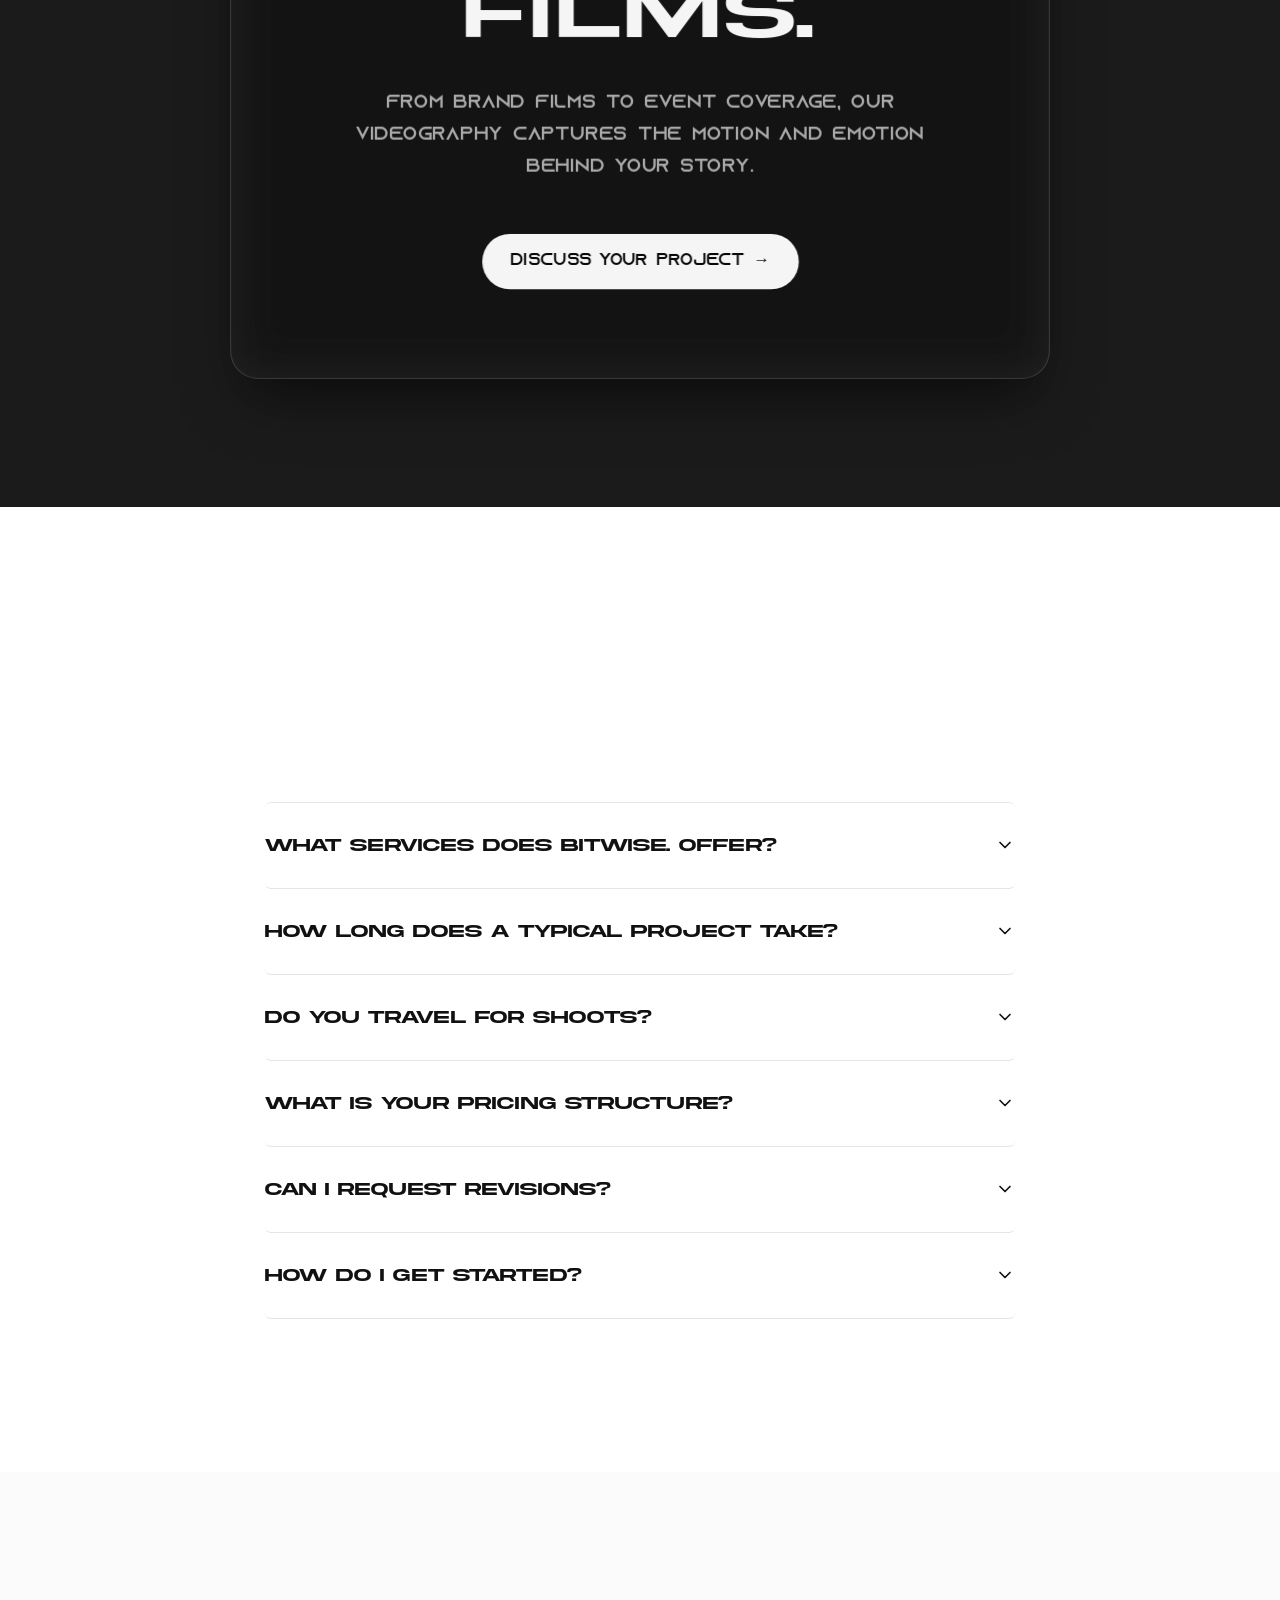
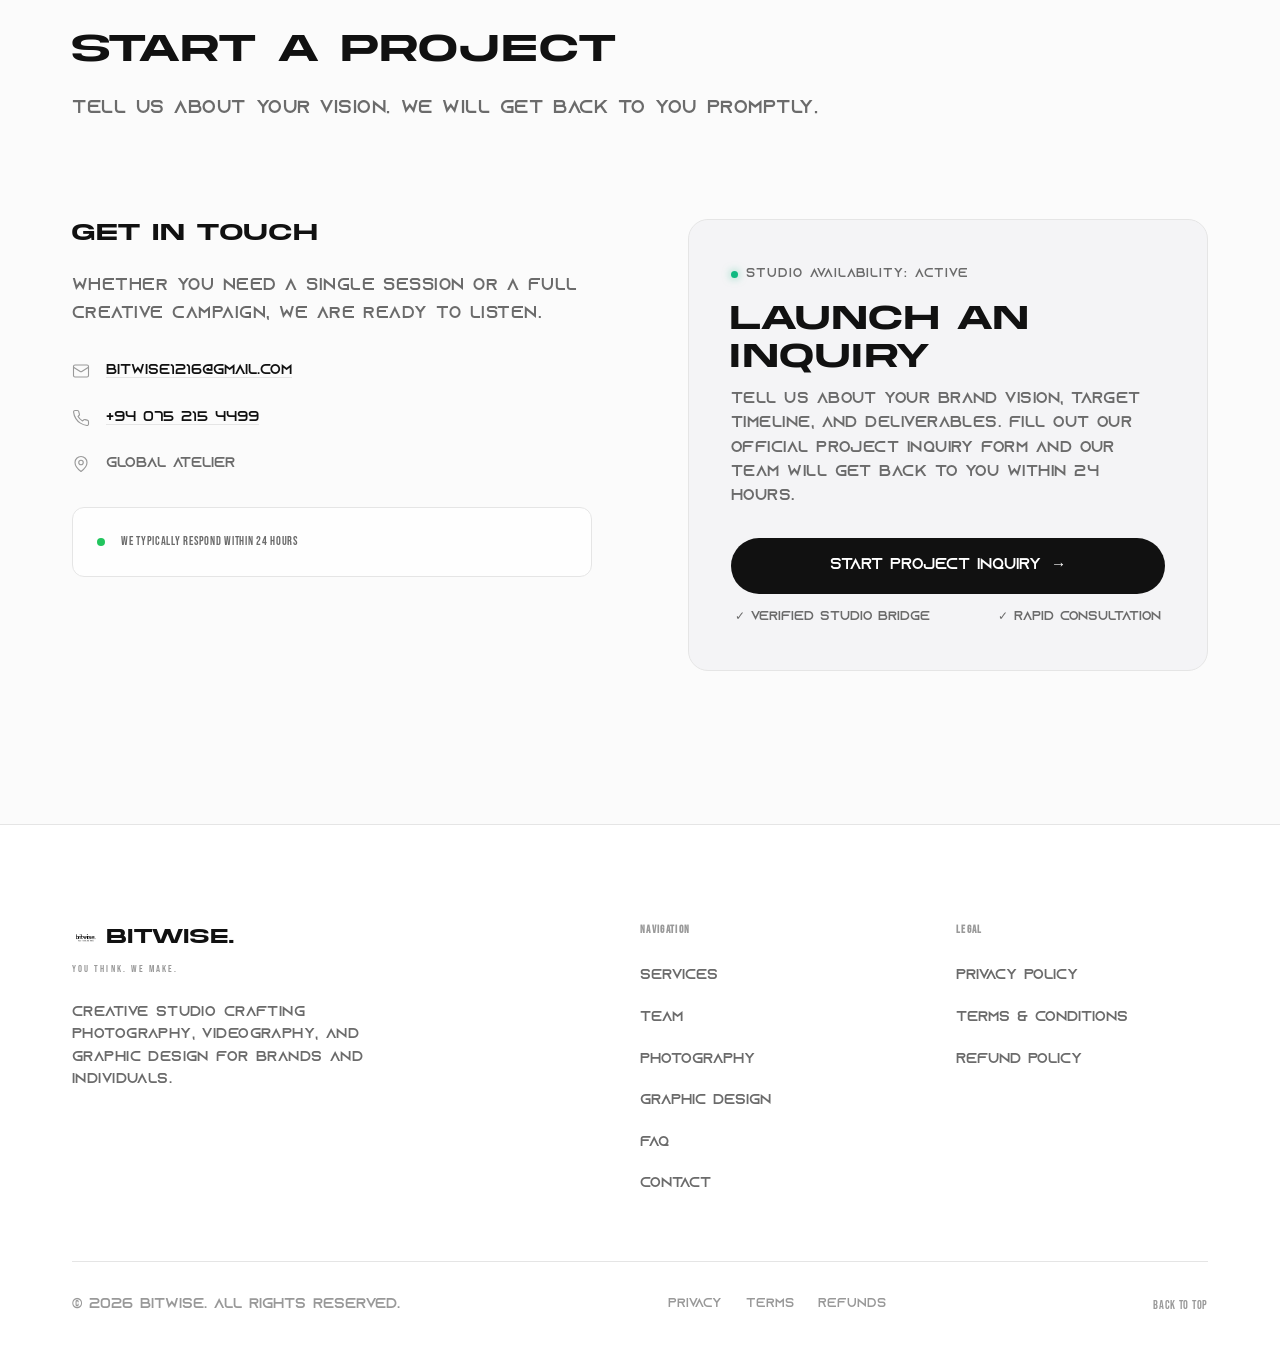
==== commit dc7f1b18: "fix(scripts): resolve unused variable warning in fix-dashboard-syntax.ps1" ====
--- a/index.html
+++ b/index.html
@@ -761,3 +761,4 @@
 
 
 
+
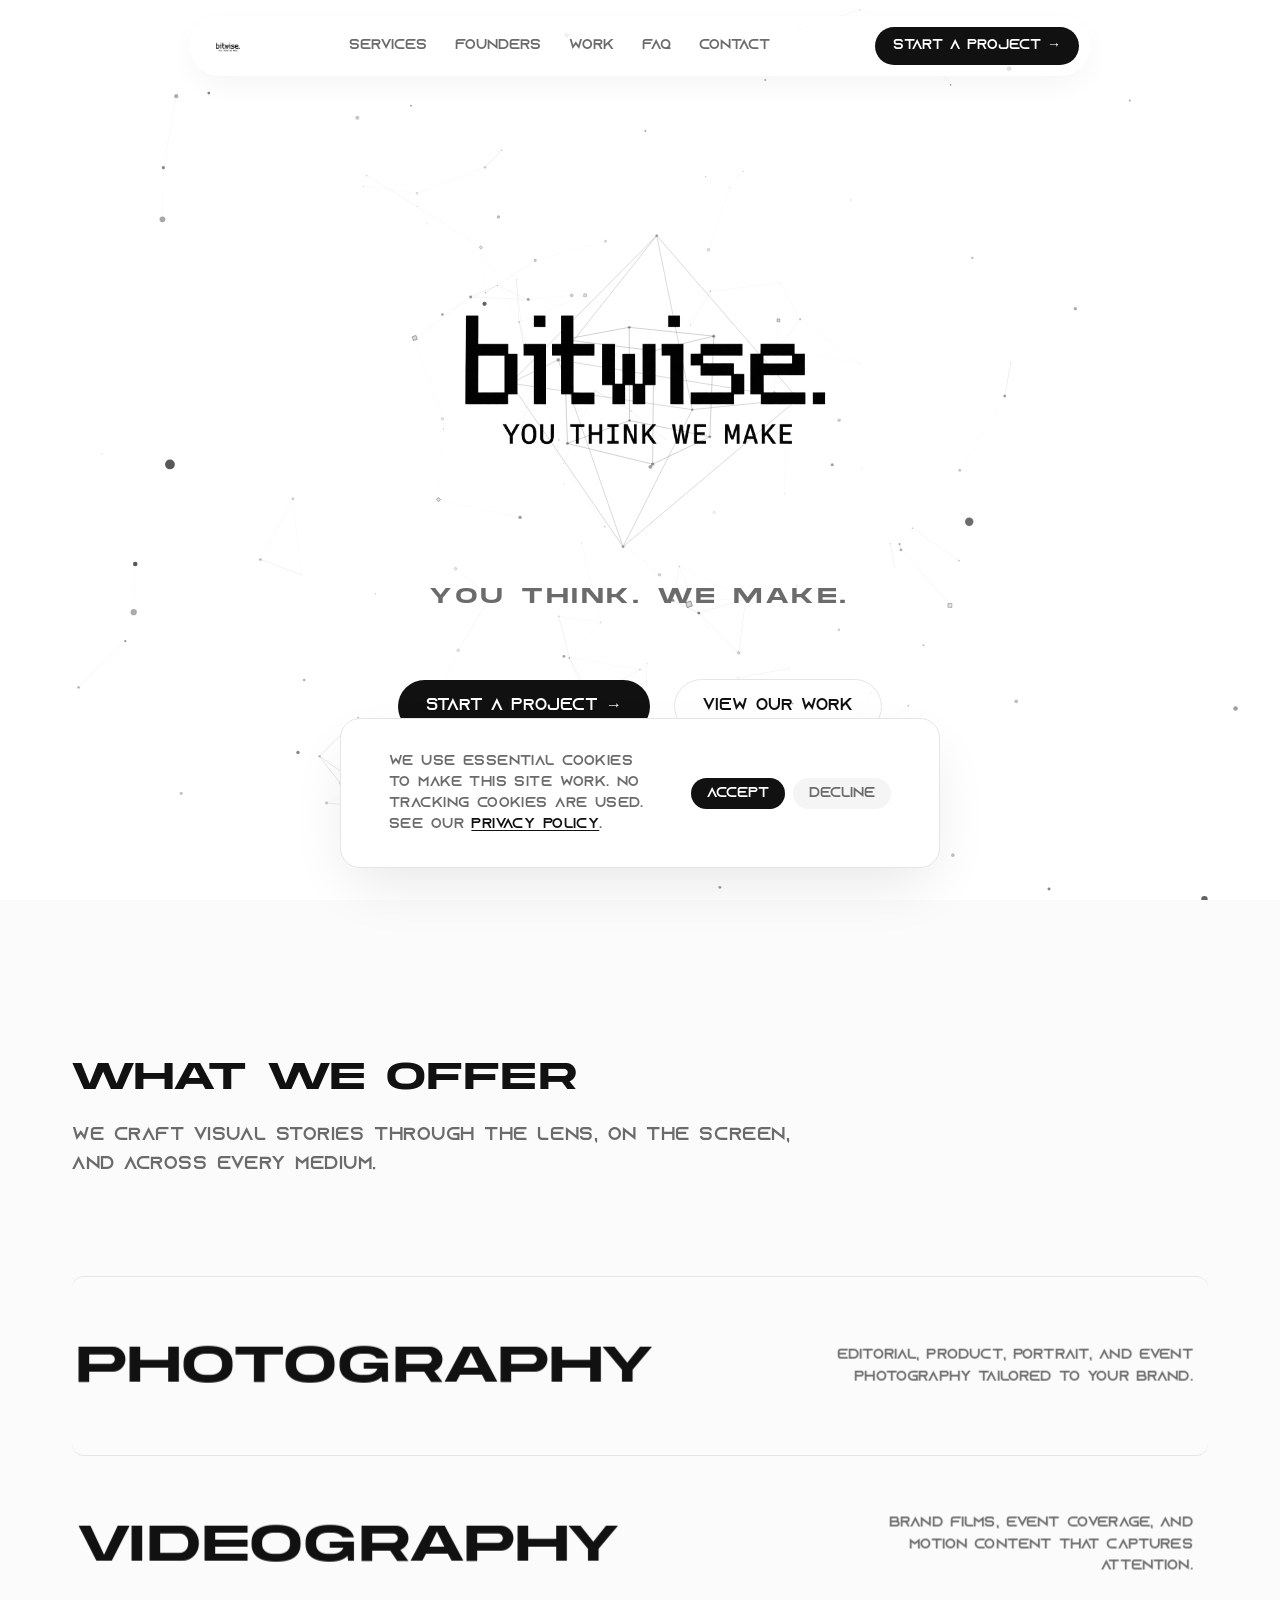
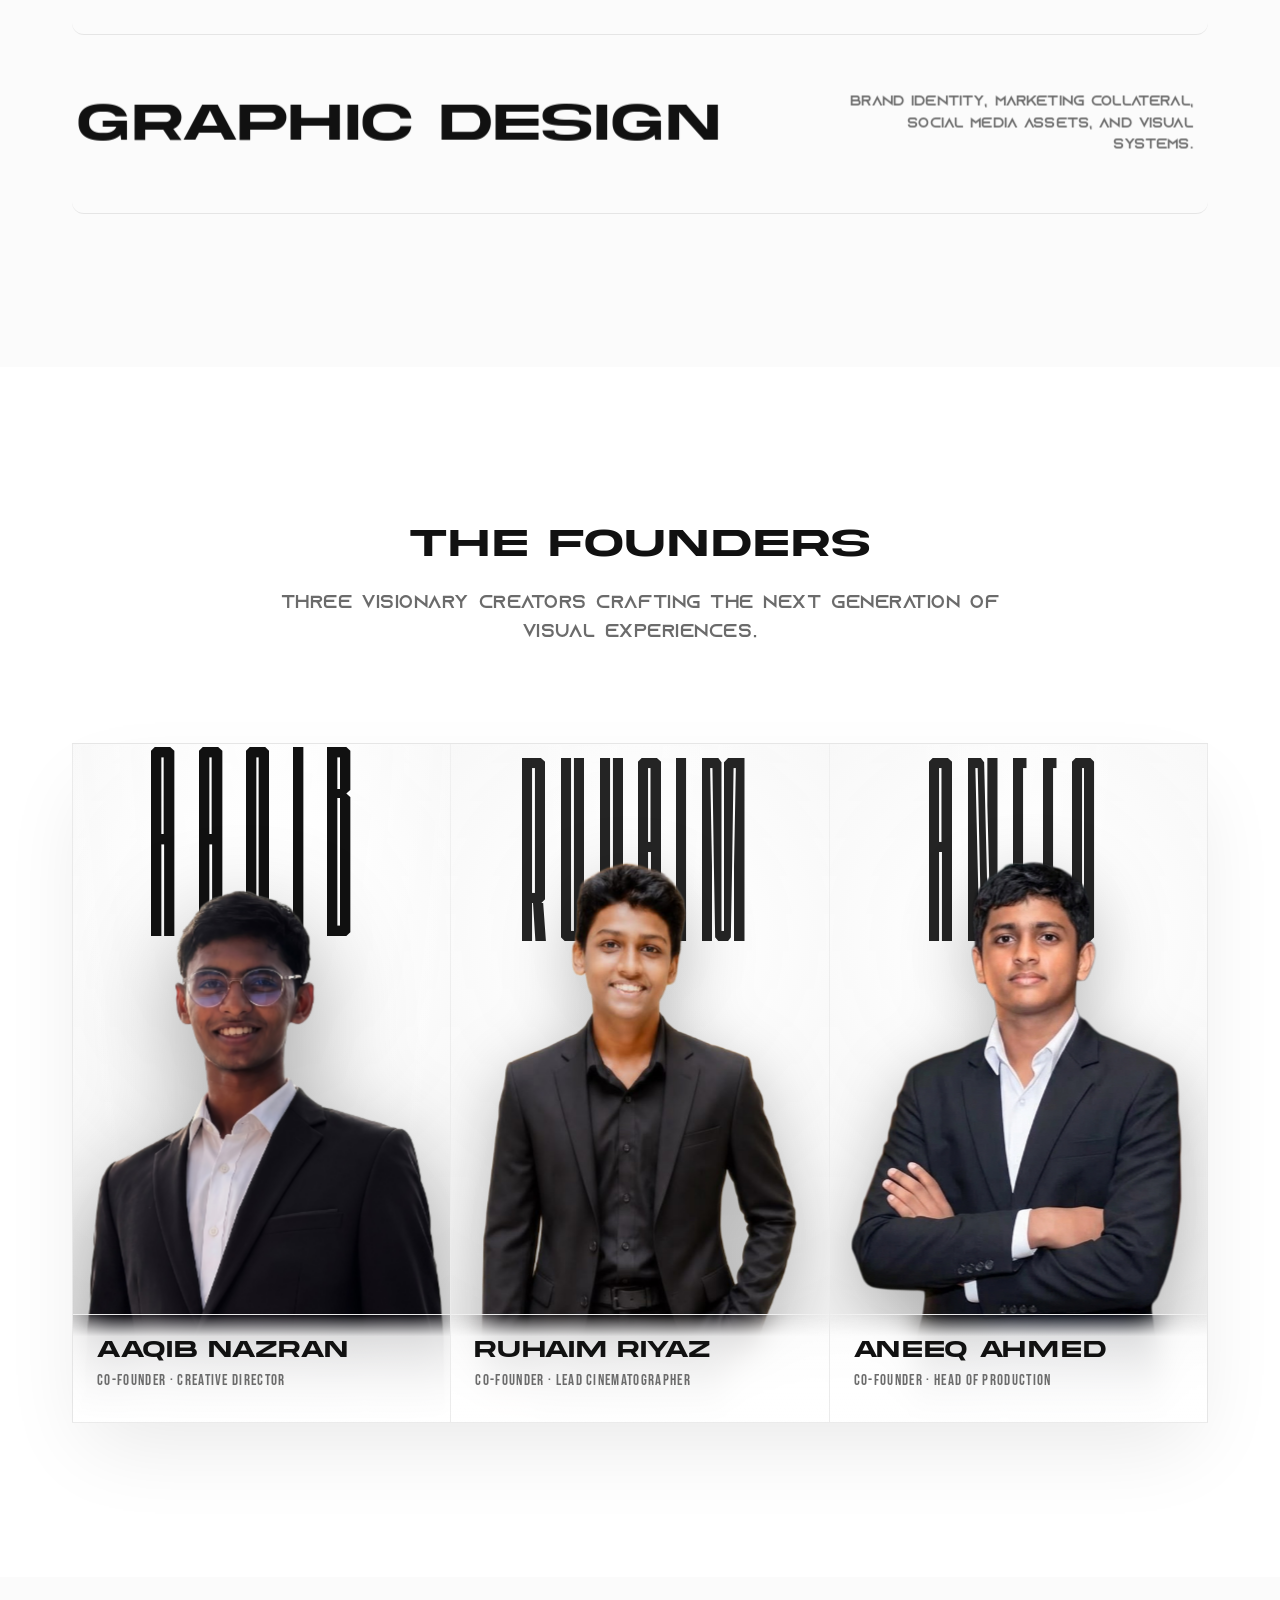
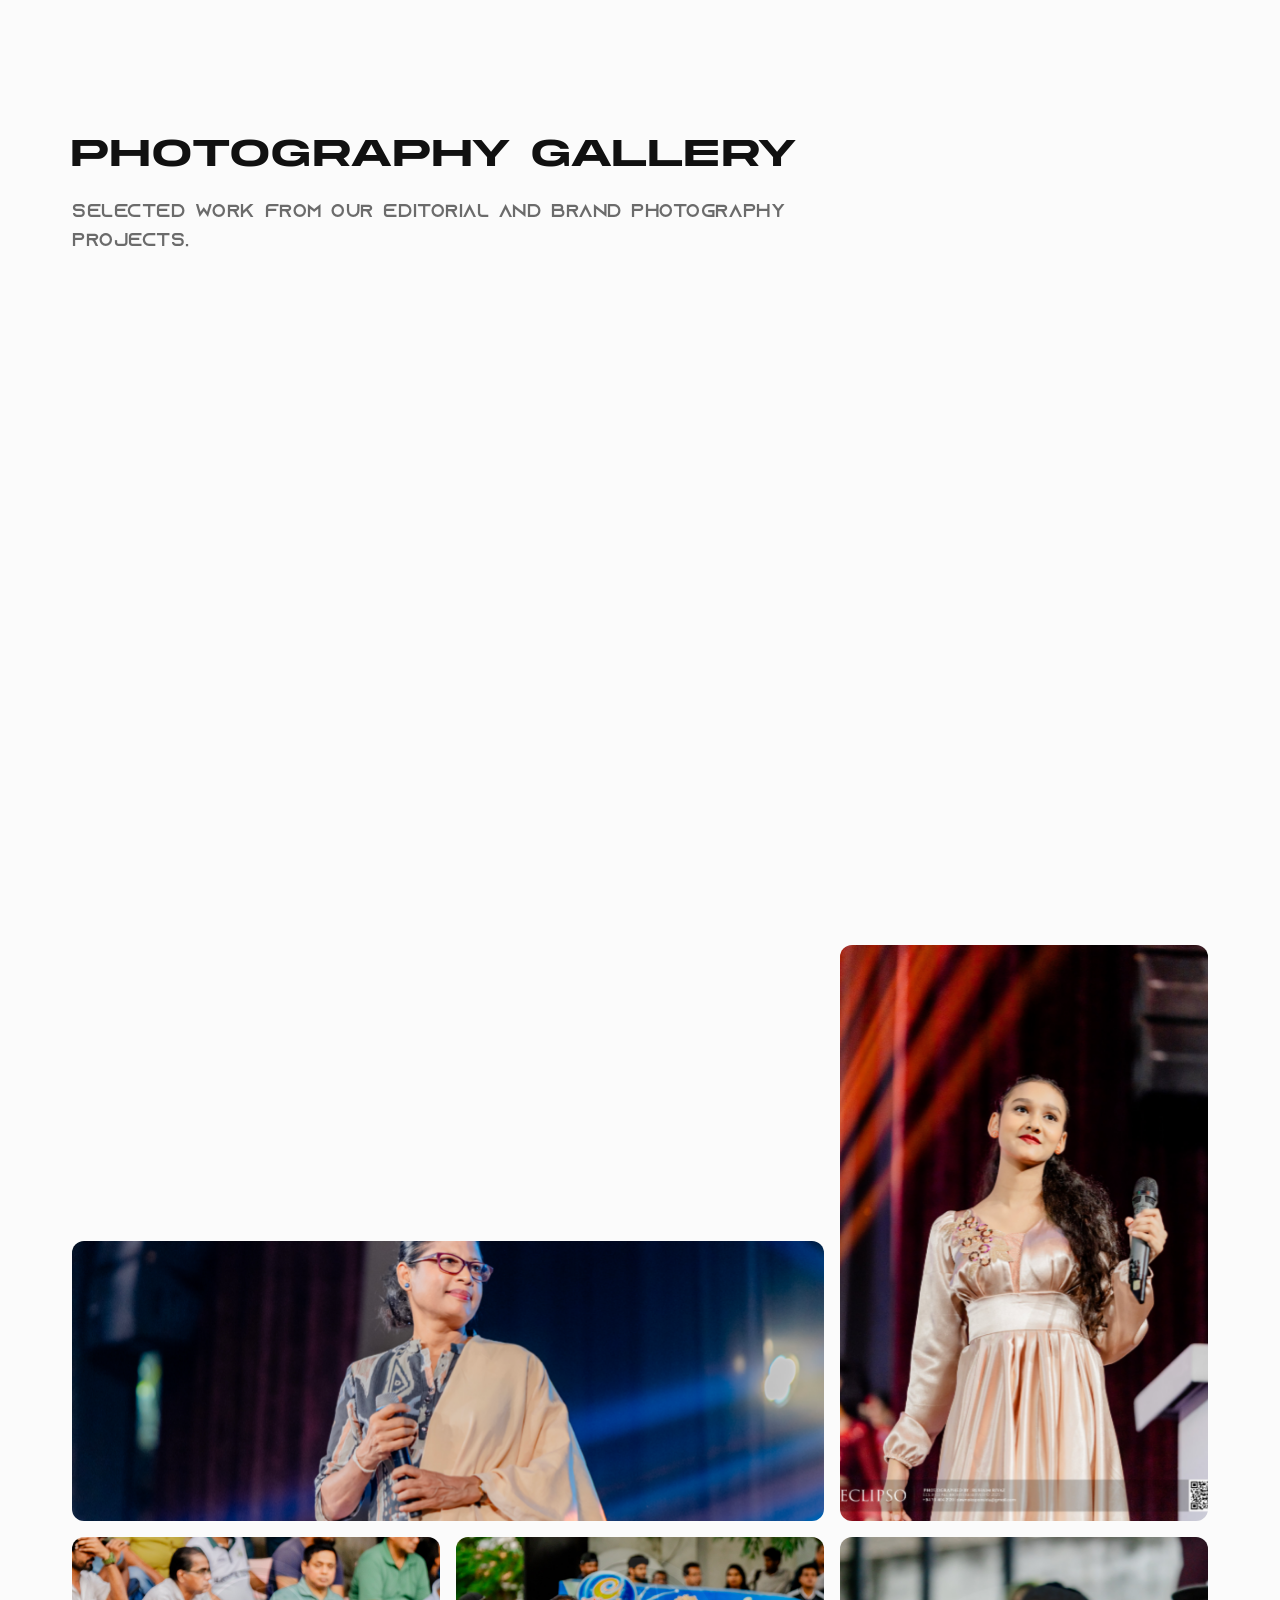
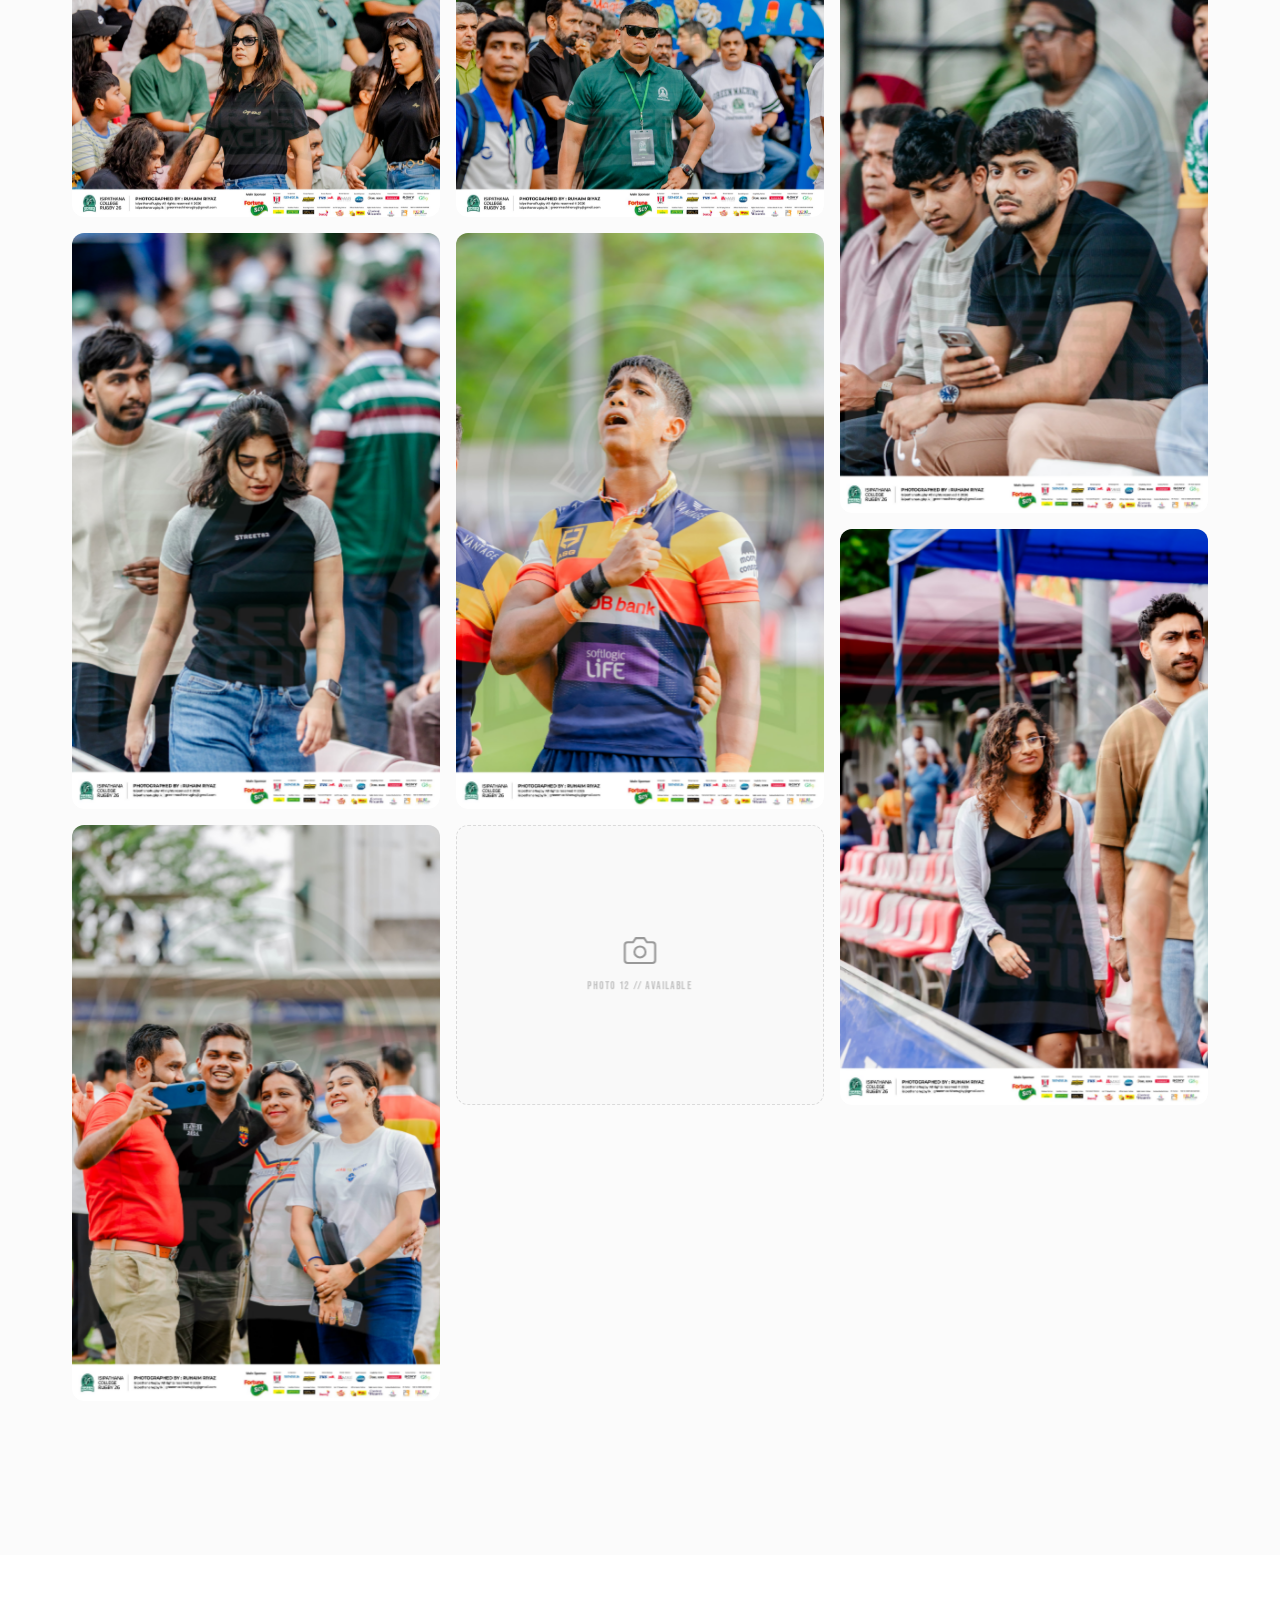
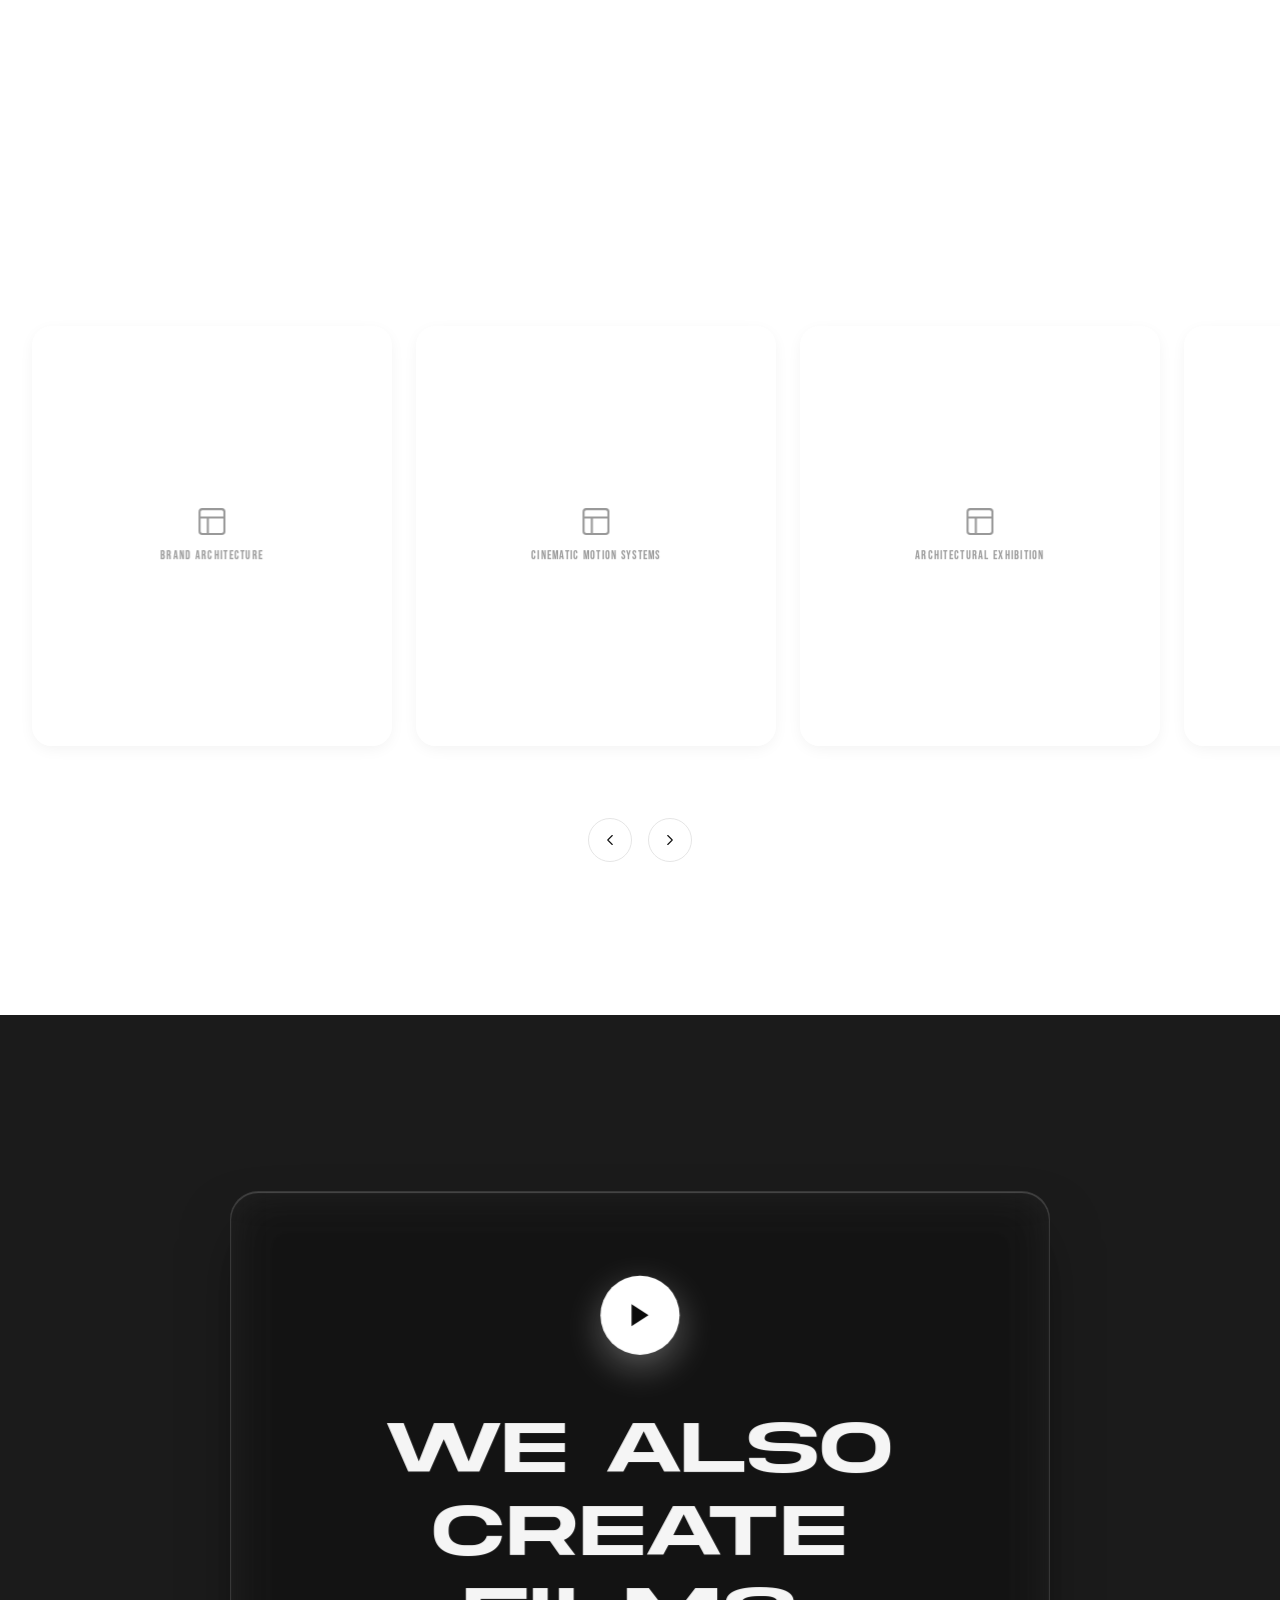
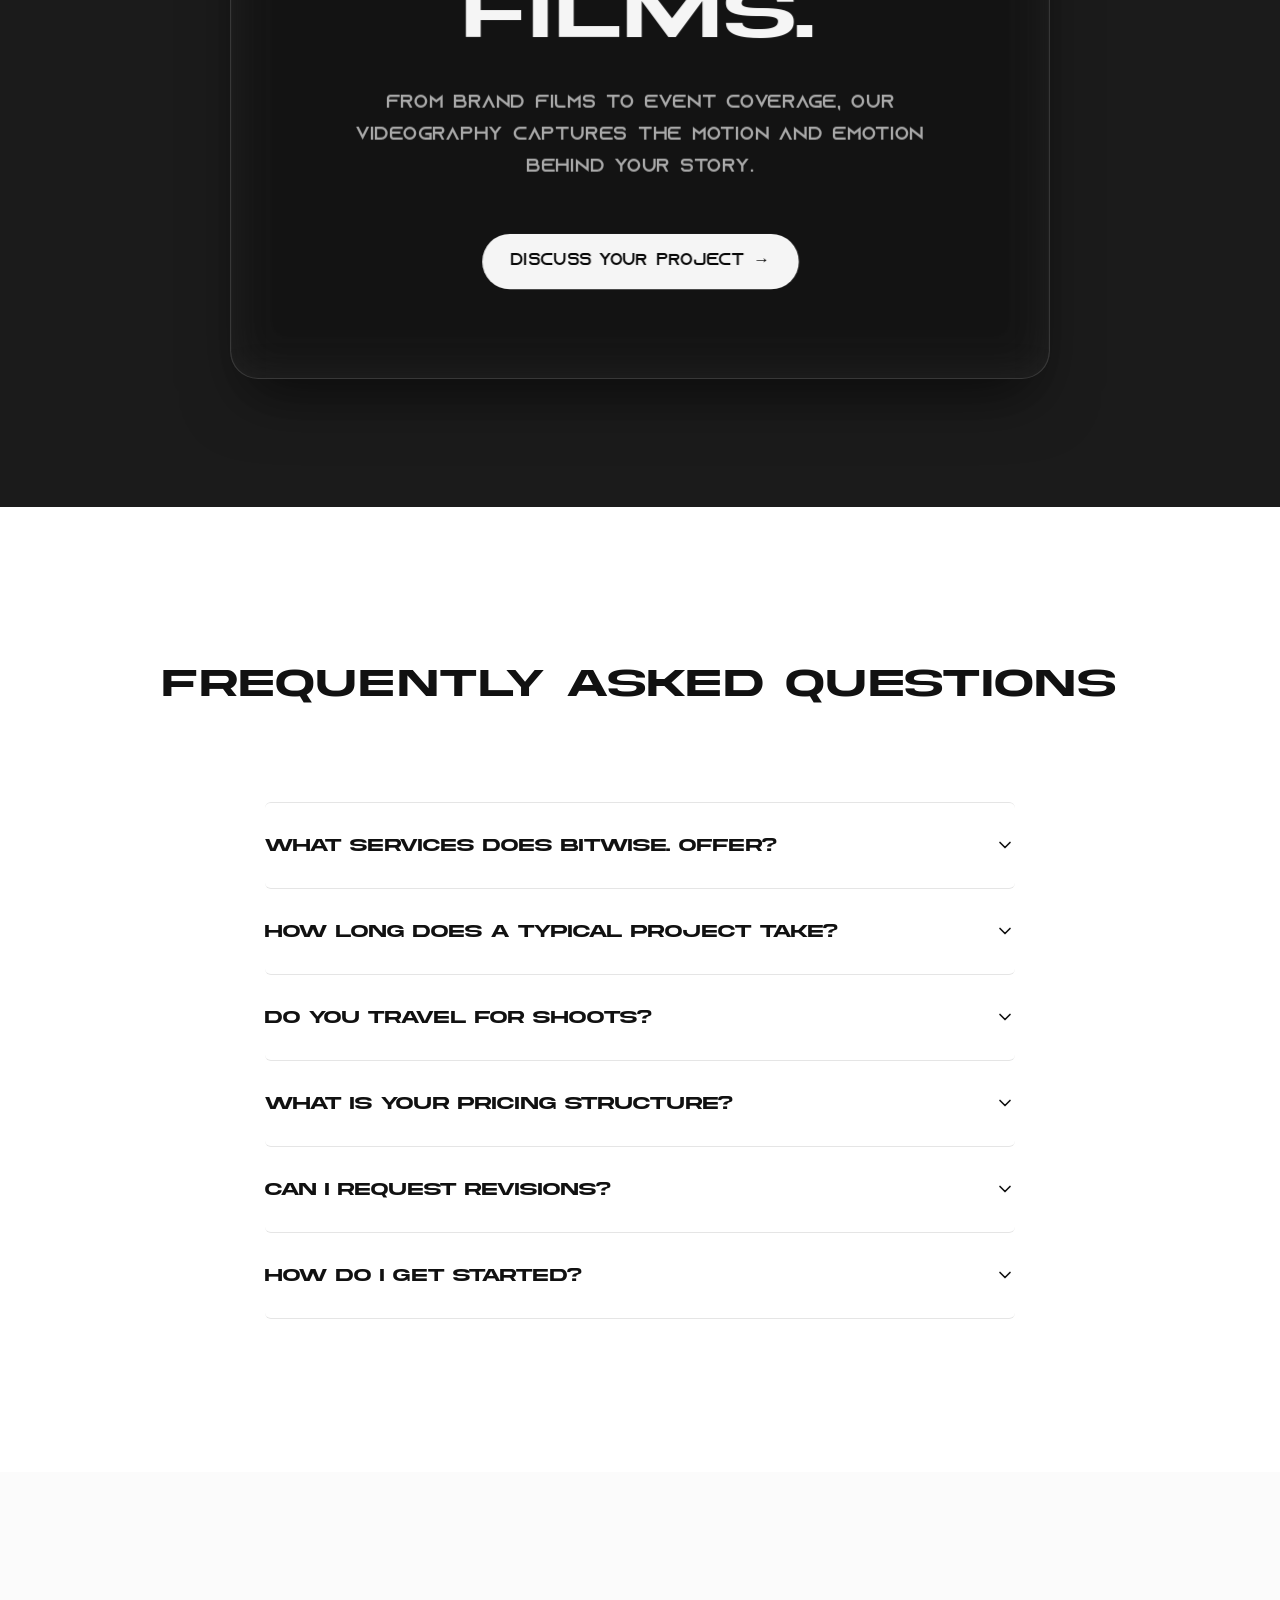
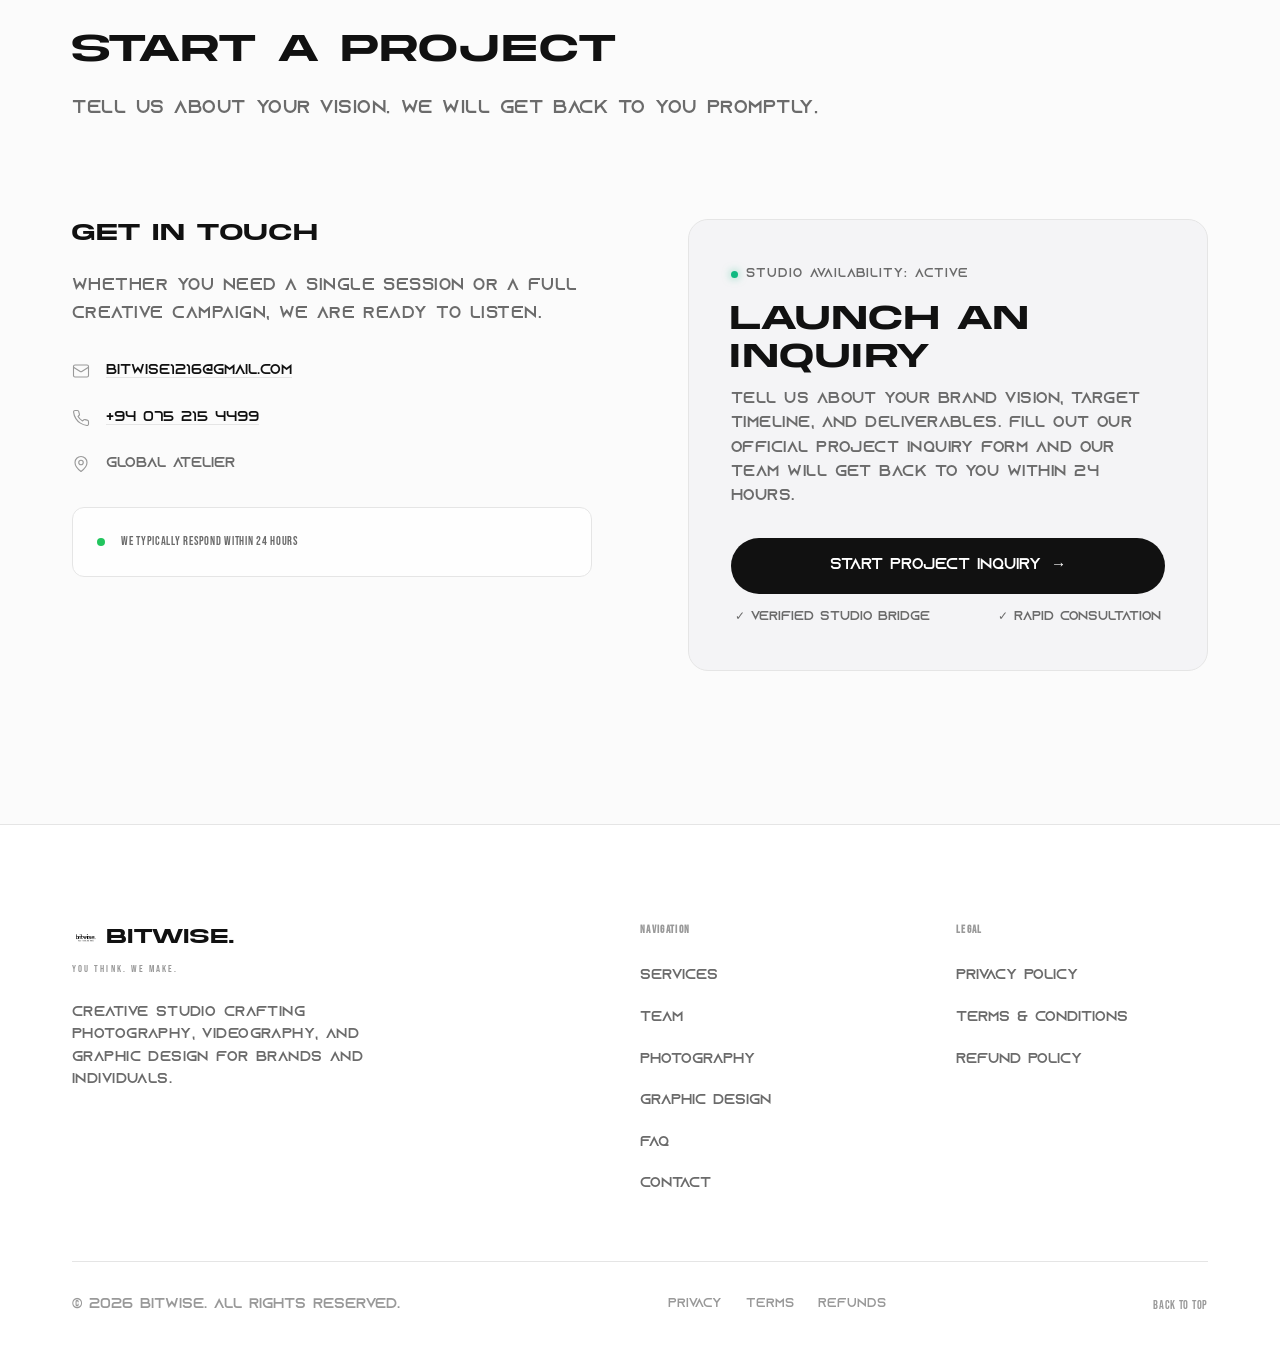
==== commit f6021d5f: "feat(telemetry): stop visitor entry emails and stream real-time events to dashboard" ====
--- a/index.html
+++ b/index.html
@@ -762,3 +762,4 @@
 
 
 
+
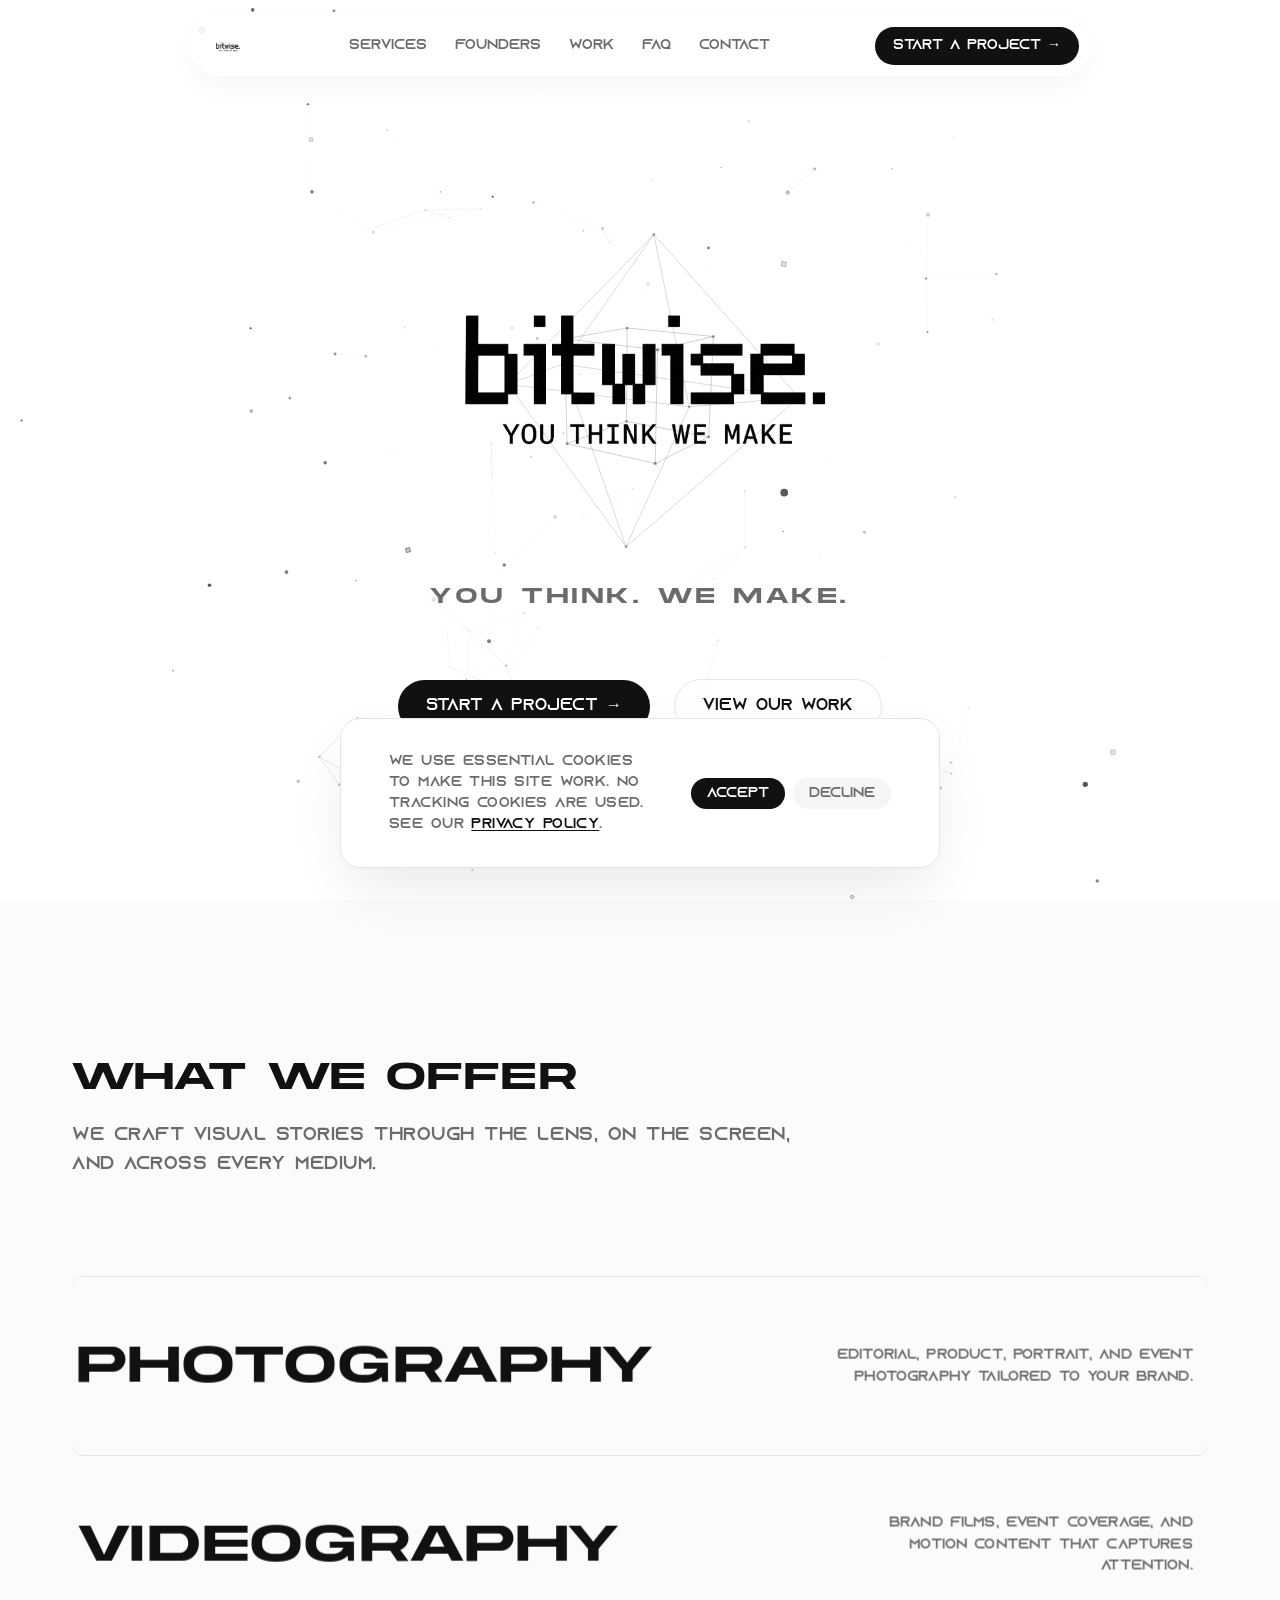
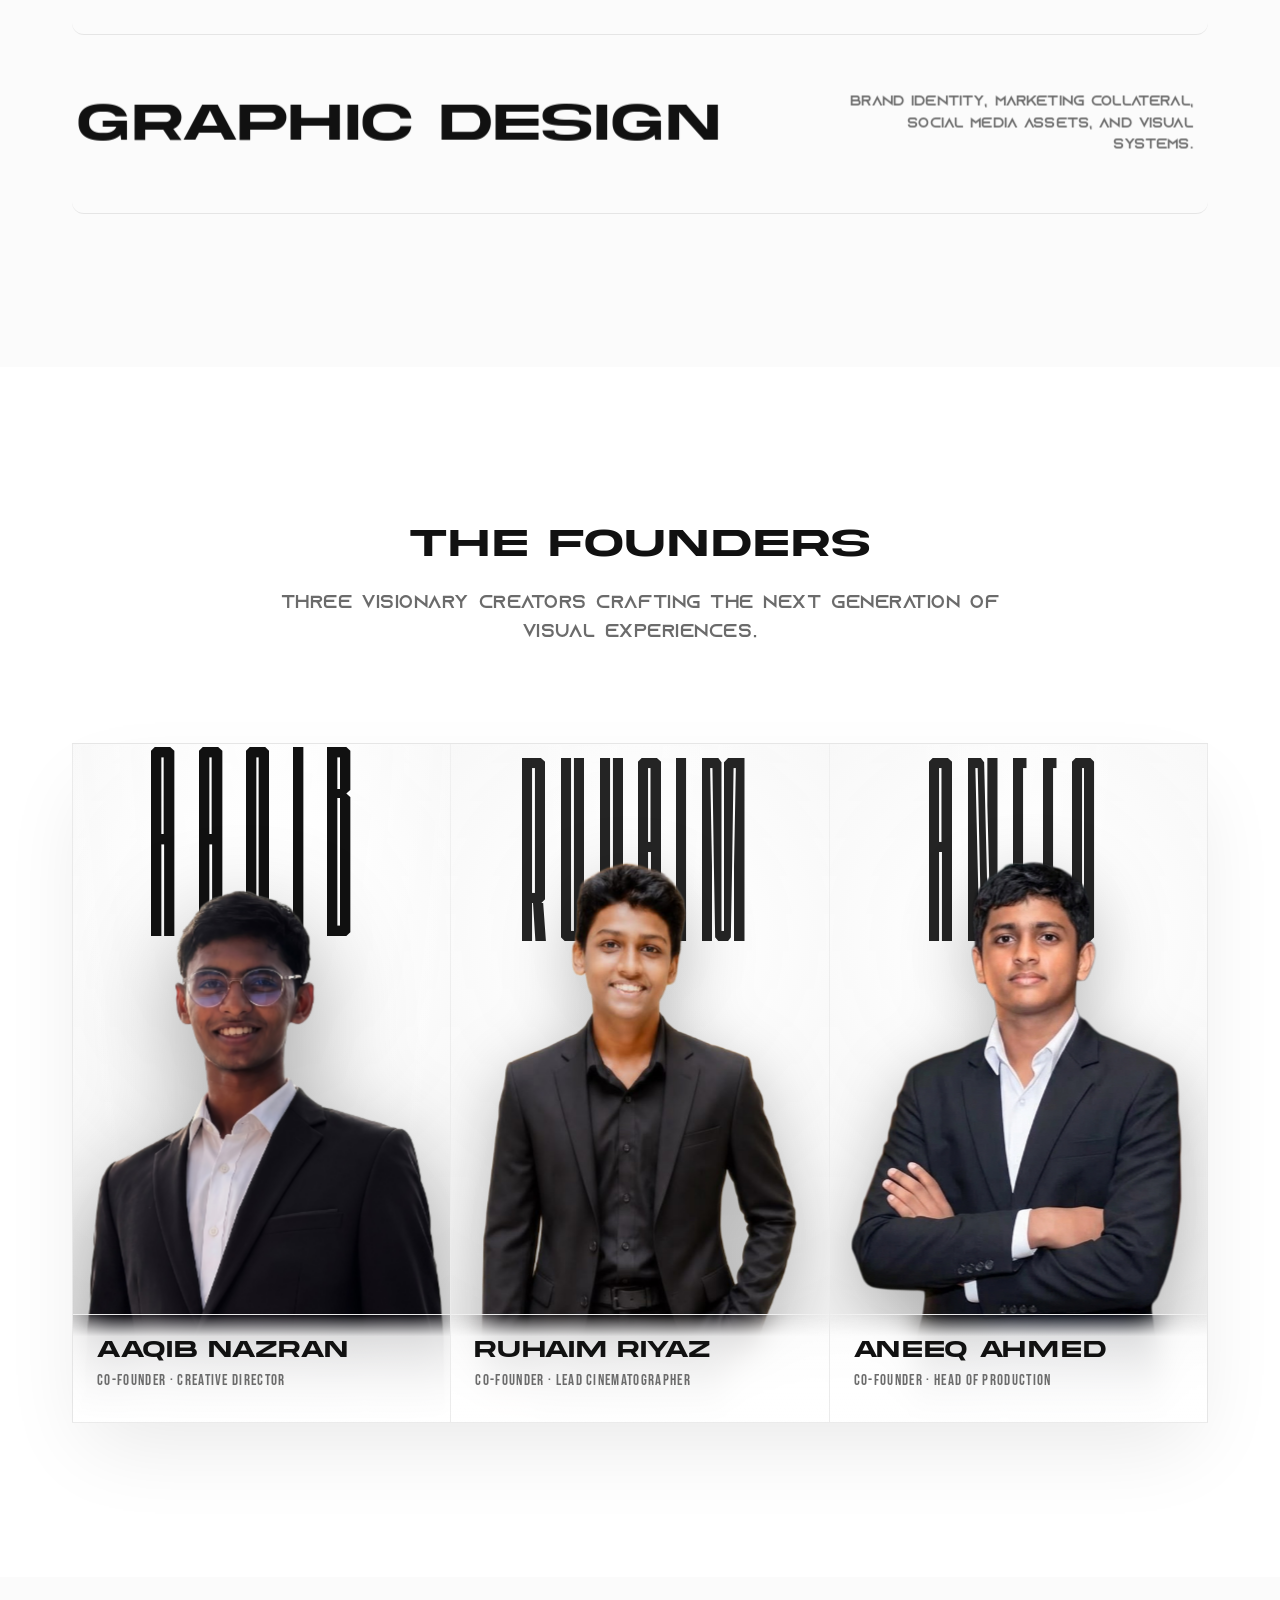
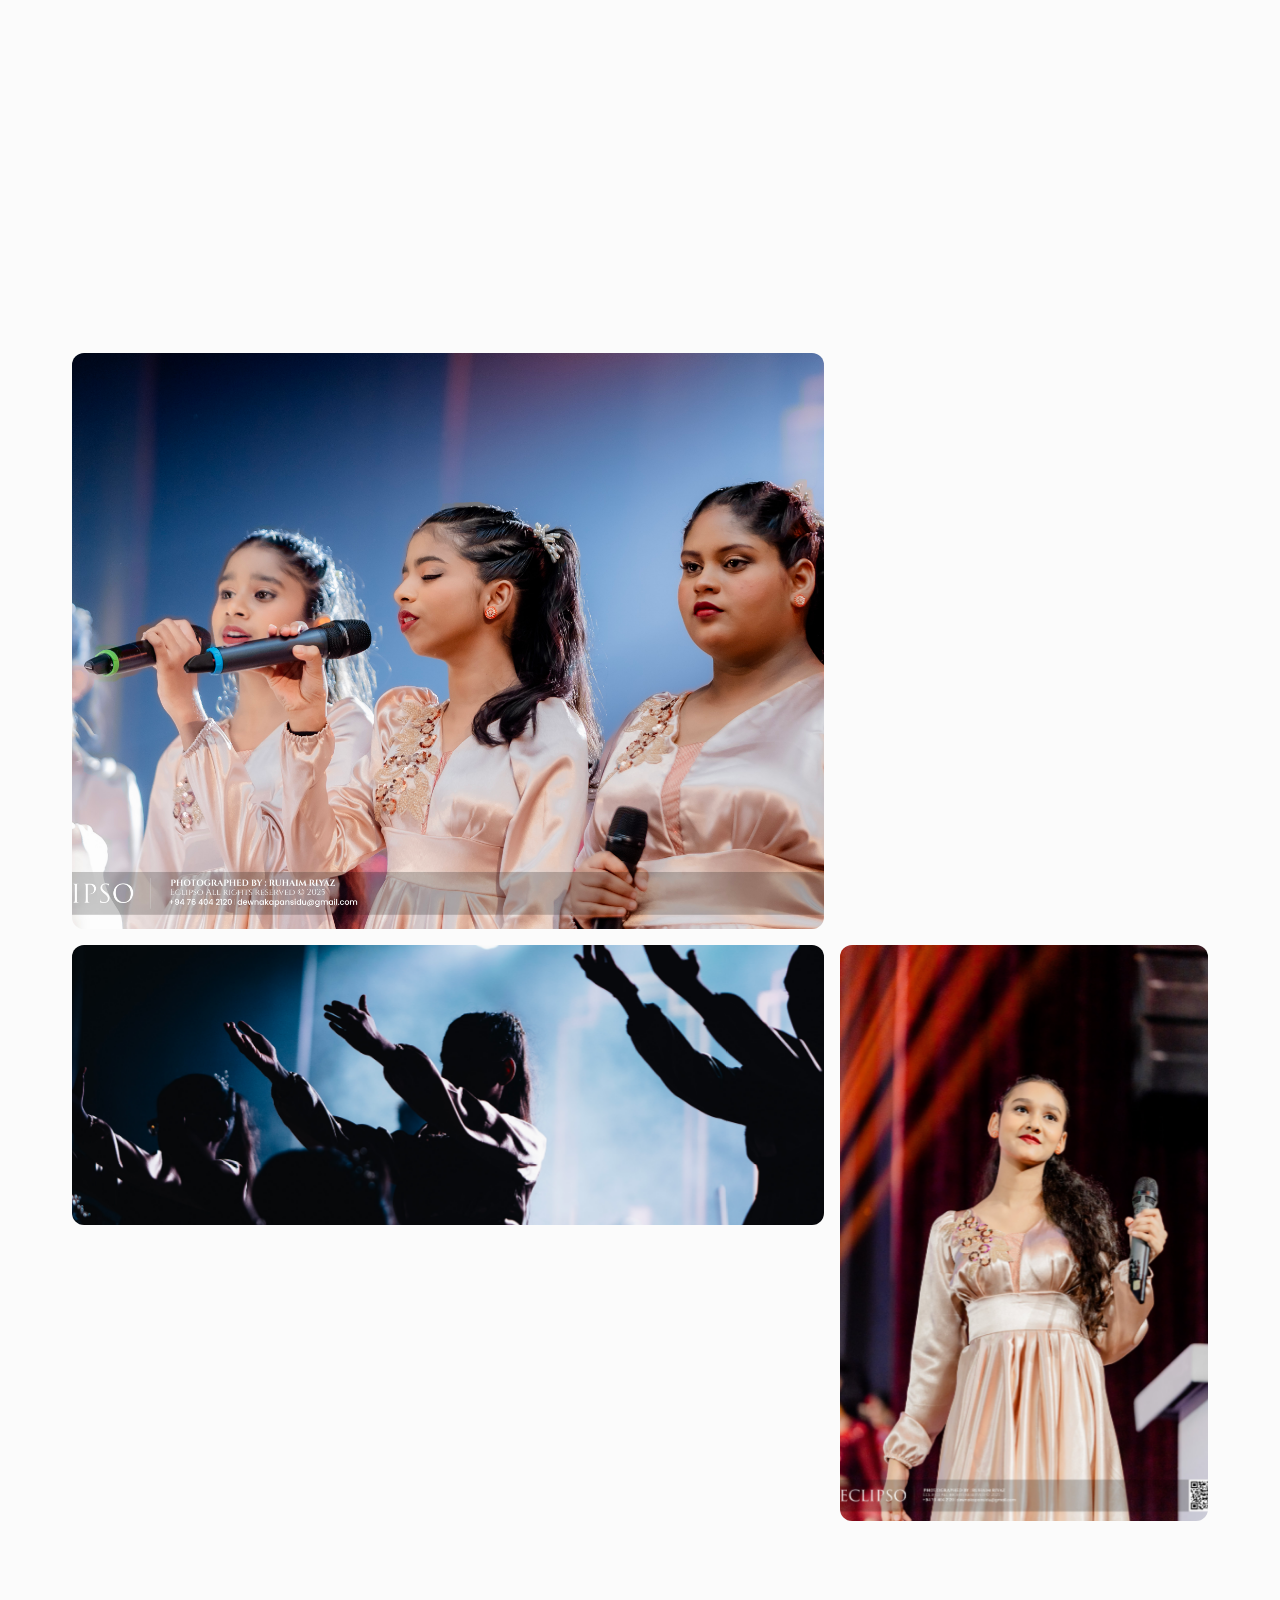
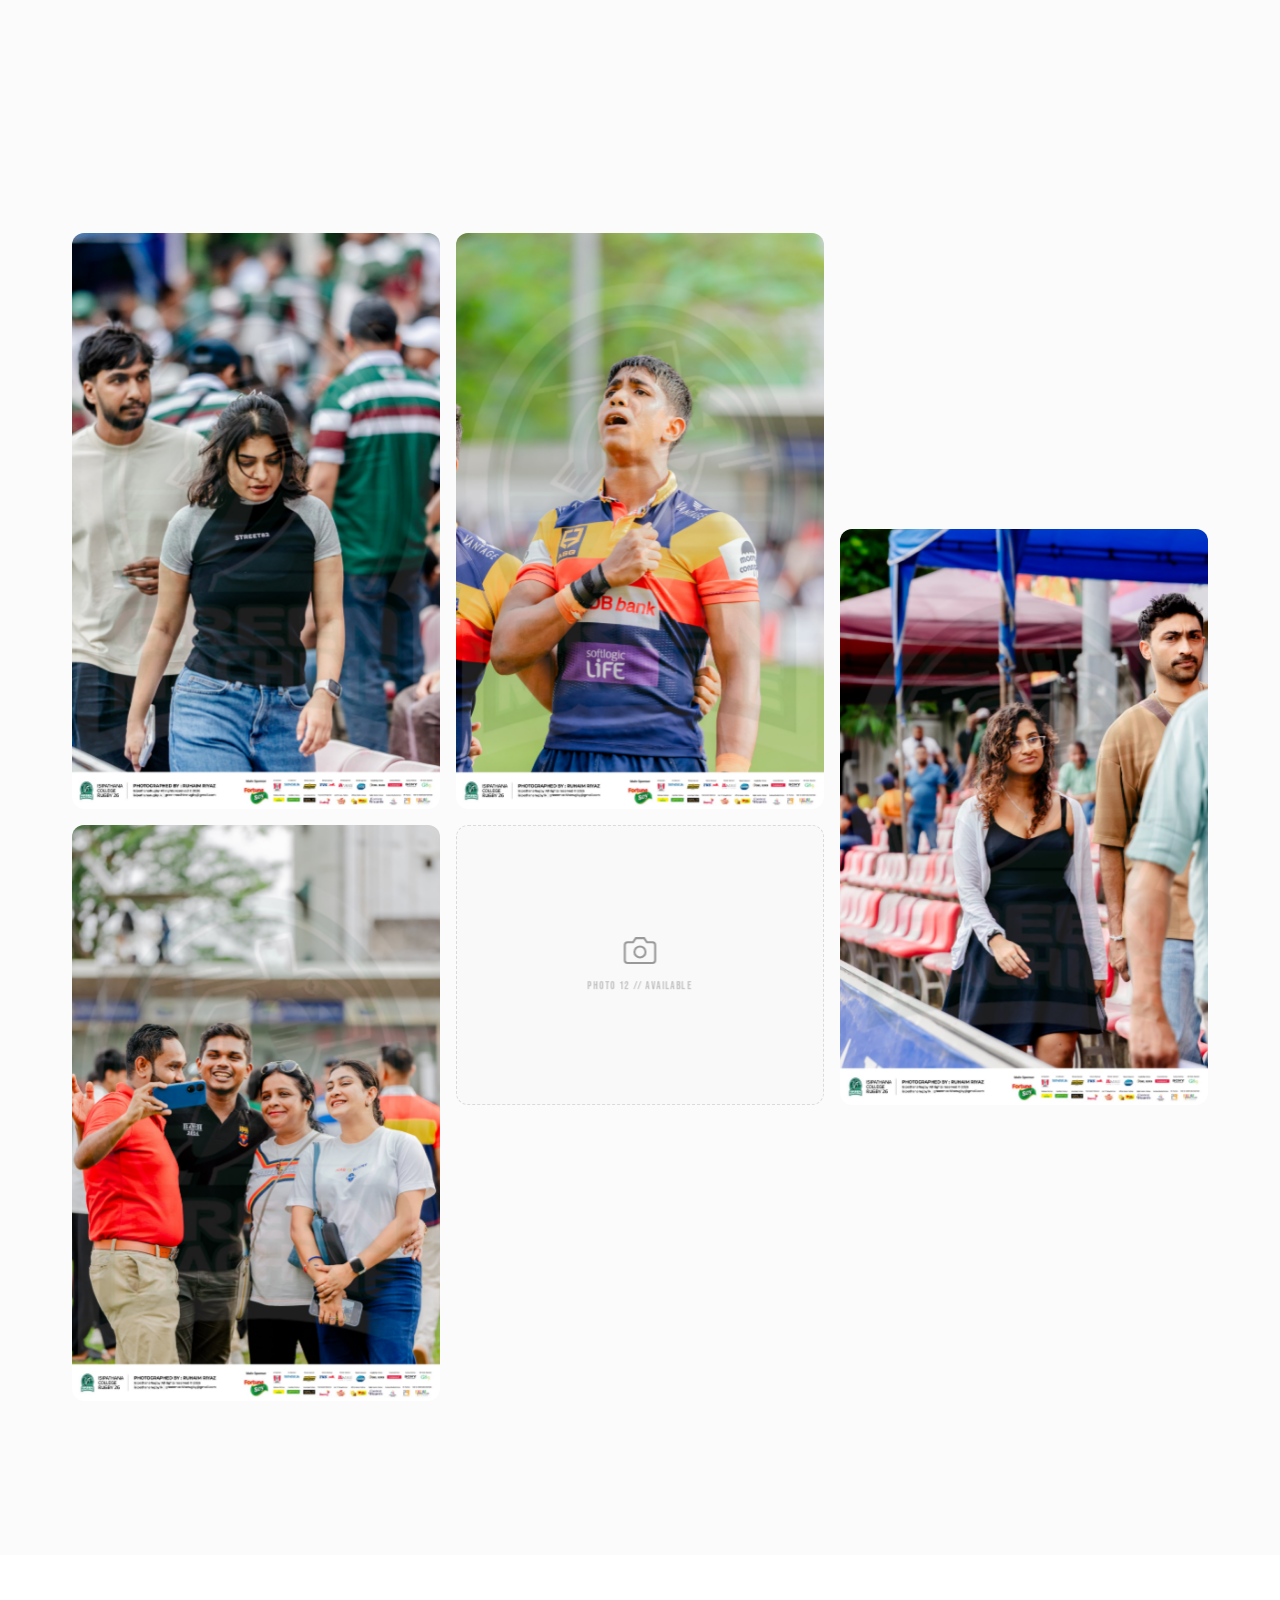
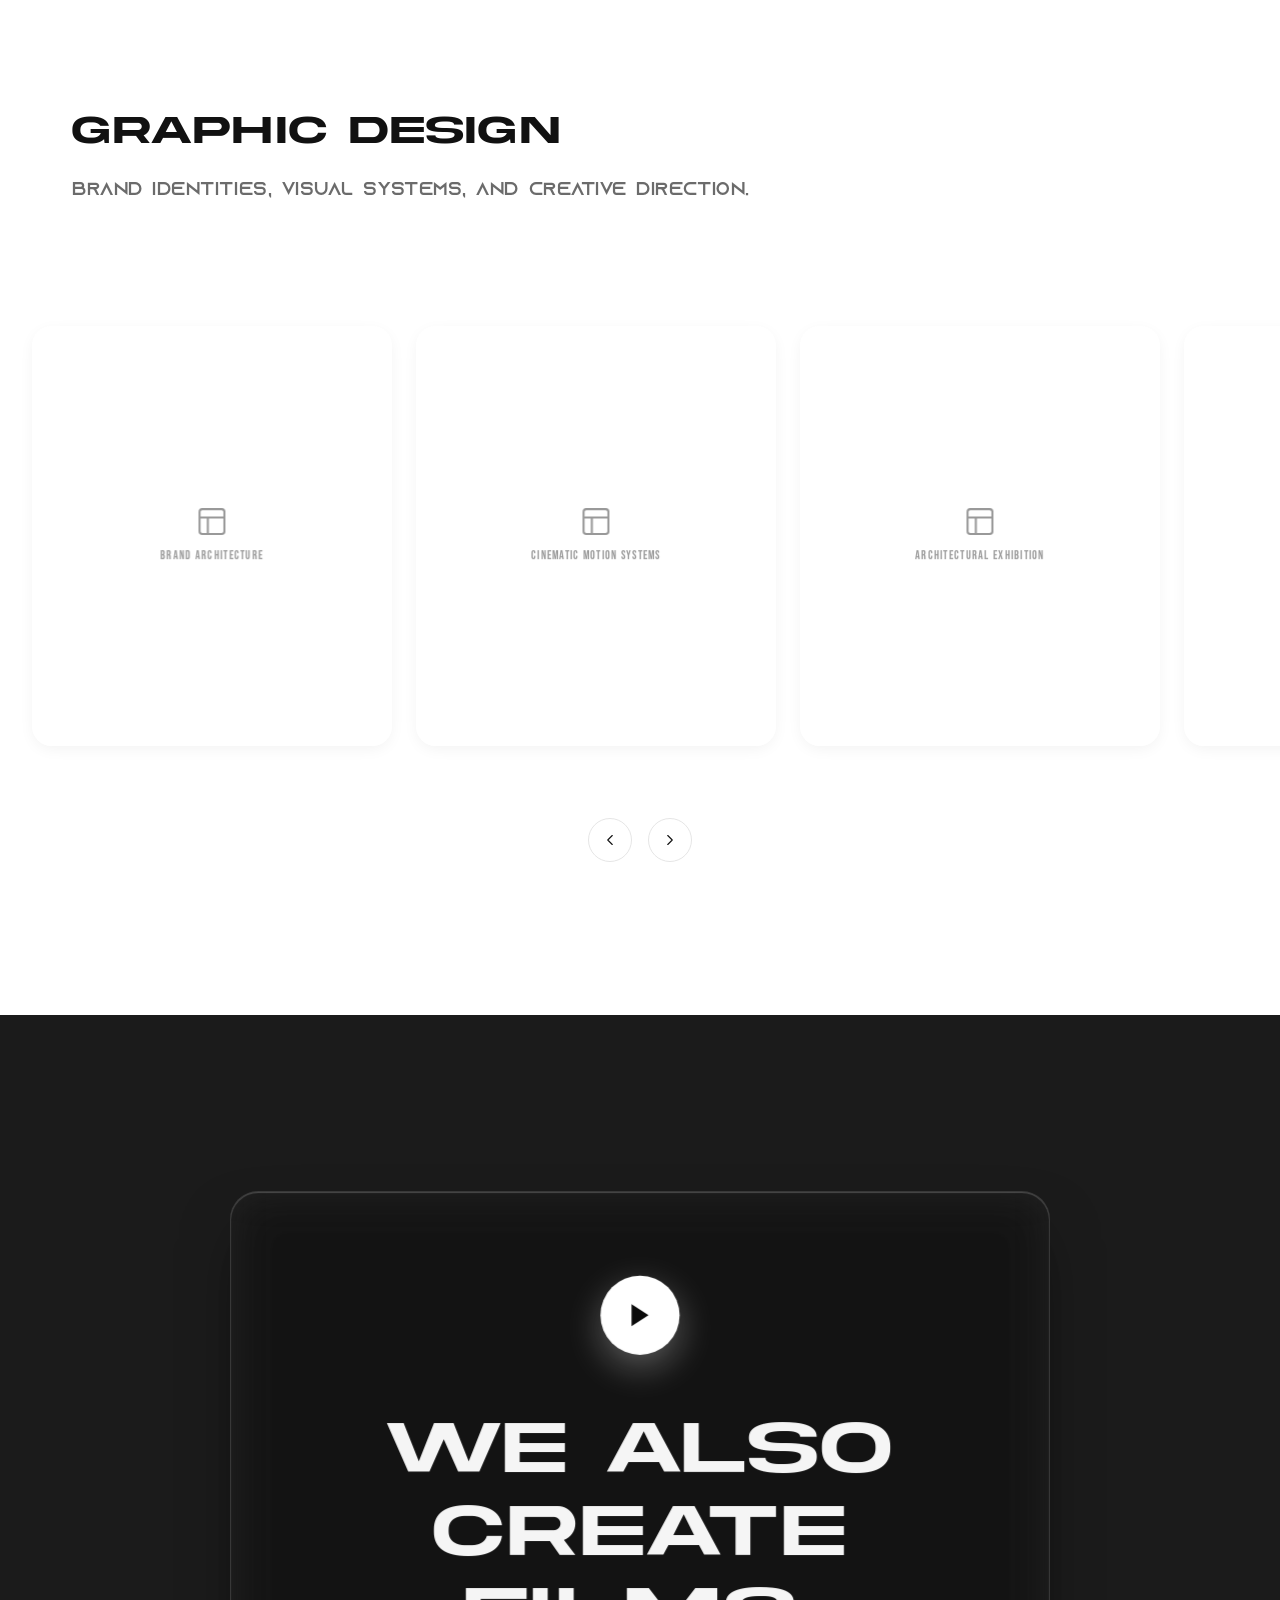
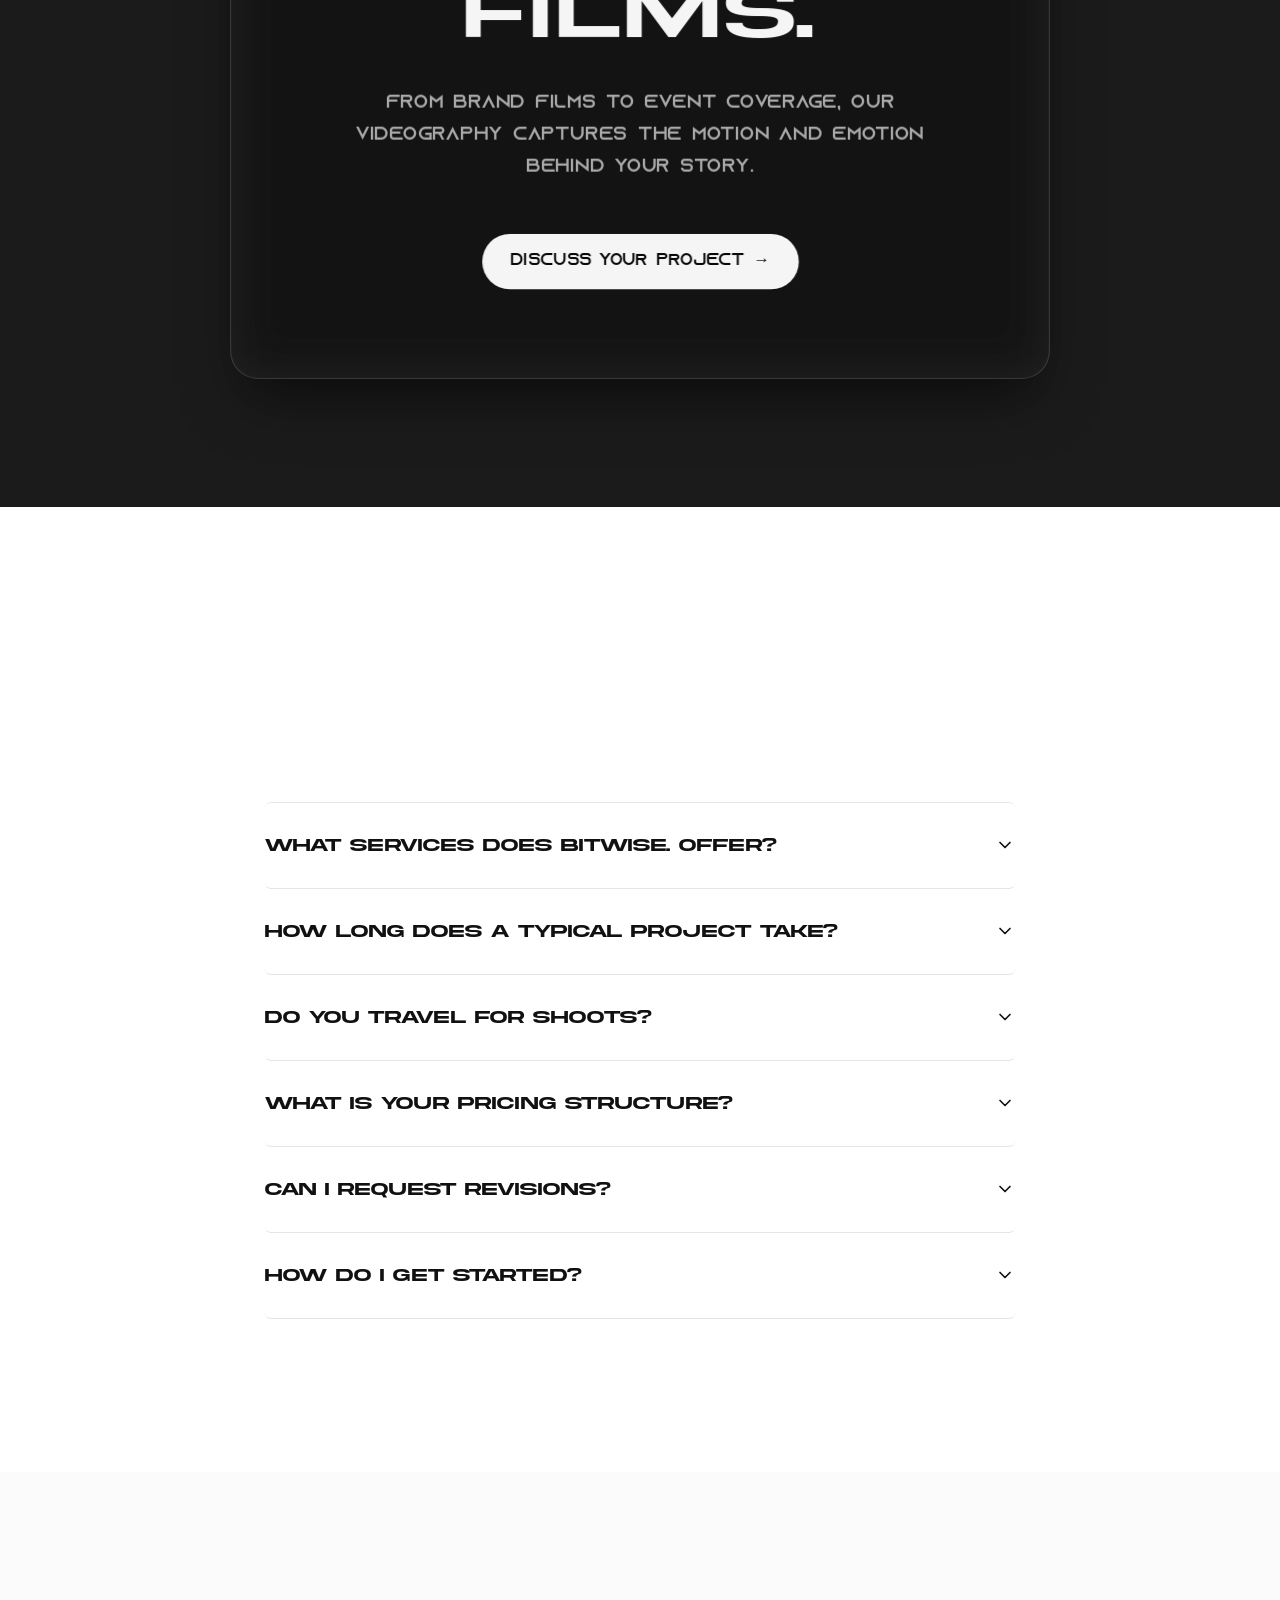
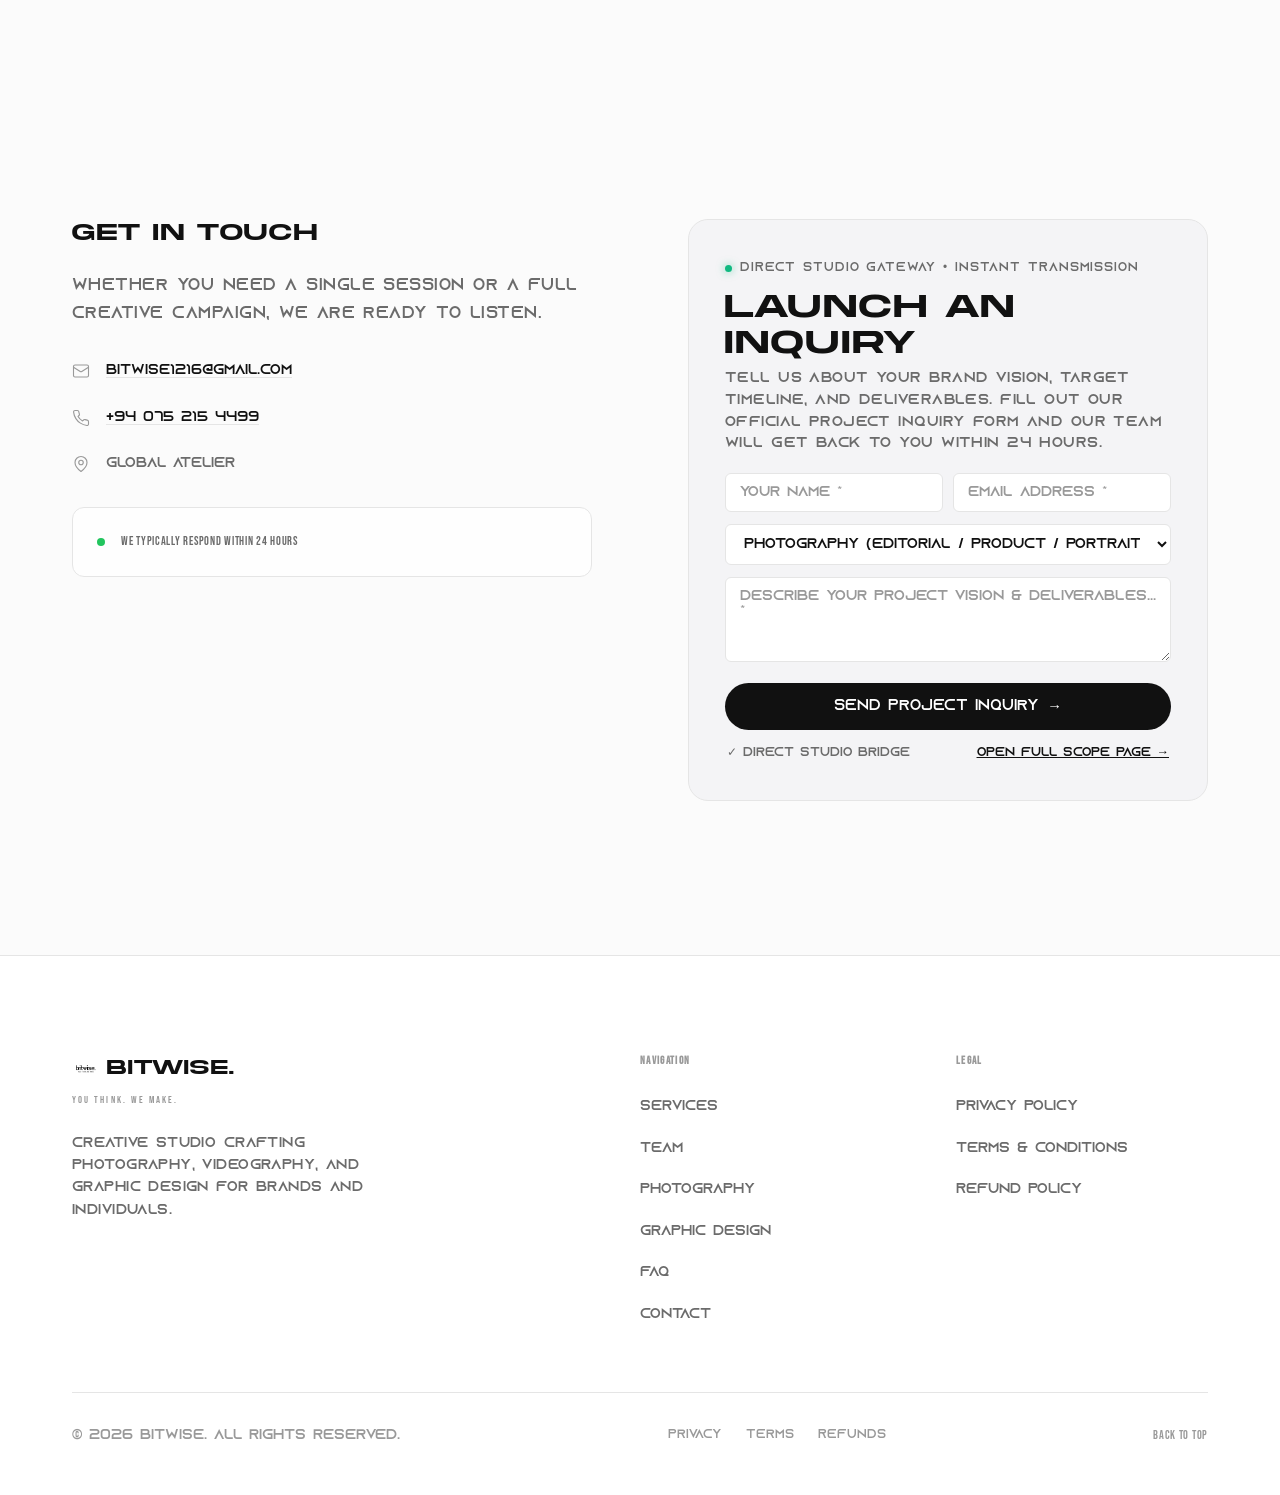
==== commit f46211a1: "Remove passkeys, add quick inquiry form & executive notification integration" ====
--- a/index.html
+++ b/index.html
@@ -614,28 +614,54 @@
             </div>
           </div>
 
-          <div class="contact-action-card reveal" style="background: var(--color-surface, #F4F4F6); border: 1px solid var(--color-border, #E4E4E7); border-radius: var(--radius-lg, 16px); padding: clamp(28px, 5vw, 42px); display: flex; flex-direction: column; justify-content: space-between; gap: 28px;">
+          <div class="contact-action-card reveal" style="background: var(--color-surface, #F4F4F6); border: 1px solid var(--color-border, #E4E4E7); border-radius: var(--radius-lg, 16px); padding: clamp(24px, 4vw, 36px); display: flex; flex-direction: column; gap: 18px;">
             <div>
-              <div style="display: inline-flex; align-items: center; gap: 8px; font-size: 0.75rem; font-weight: 700; letter-spacing: 0.08em; text-transform: uppercase; color: var(--color-text-muted, #71717A); margin-bottom: 14px;">
+              <div style="display: inline-flex; align-items: center; gap: 8px; font-size: 0.75rem; font-weight: 700; letter-spacing: 0.08em; text-transform: uppercase; color: var(--color-text-muted, #71717A); margin-bottom: 10px;">
                 <span style="width: 7px; height: 7px; border-radius: 50%; background: #10B981; box-shadow: 0 0 8px rgba(16,185,129,0.6);"></span>
-                <span>Studio Availability: Active</span>
-              </div>
-              <h3 style="font-family: var(--font-display, 'Bebas Neue', sans-serif); font-size: 2.2rem; letter-spacing: 0.03em; line-height: 1.1; margin-bottom: 12px;" data-editable-id="contact-card-title">Launch an Inquiry</h3>
-              <p style="font-size: 0.95rem; color: var(--color-text-muted, #71717A); line-height: 1.6;" data-editable-id="contact-card-desc">
-                Tell us about your brand vision, target timeline, and deliverables. Fill out our official project inquiry form and our team will get back to you within 24 hours.
+                <span>Direct Studio Gateway &bull; Instant Transmission</span>
+              </div>
+              <h3 style="font-family: var(--font-display, 'Bebas Neue', sans-serif); font-size: 2.1rem; letter-spacing: 0.03em; line-height: 1.1; margin-bottom: 6px;" data-editable-id="contact-card-title">Send a Project Inquiry</h3>
+              <p style="font-size: 0.9rem; color: var(--color-text-muted, #71717A); line-height: 1.5; margin: 0;" data-editable-id="contact-card-desc">
+                Enter your details below. Our studio dashboard immediately receives your response and our team replies within 24 hours.
               </p>
             </div>
 
-            <div style="display: flex; flex-direction: column; gap: 14px;">
-              <a href="contact.html" class="btn-primary" style="padding: 16px 36px; font-size: 0.95rem; text-decoration: none; display: inline-flex; align-items: center; justify-content: center; gap: 10px; width: 100%;">
-                <span data-editable-id="contact-btn-text">Start Project Inquiry</span>
-                <span class="btn-arrow" aria-hidden="true">&rarr;</span>
-              </a>
-              <div style="display: flex; justify-content: space-between; font-size: 0.78rem; color: var(--color-text-muted, #71717A); padding: 0 4px;">
-                <span>✓ Verified Studio Bridge</span>
-                <span>✓ Rapid Consultation</span>
-              </div>
-            </div>
+            <form id="home-quick-inquiry-form" novalidate style="display: flex; flex-direction: column; gap: 12px;">
+              <div style="display: grid; grid-template-columns: 1fr 1fr; gap: 10px;">
+                <div>
+                  <input type="text" id="quick-inq-name" class="form-input" placeholder="Your Name *" required style="padding: 11px 14px; font-size: 0.88rem; background:#FFFFFF;">
+                </div>
+                <div>
+                  <input type="email" id="quick-inq-email" class="form-input" placeholder="Email Address *" required style="padding: 11px 14px; font-size: 0.88rem; background:#FFFFFF;">
+                </div>
+              </div>
+
+              <div>
+                <select id="quick-inq-service" class="form-input" style="padding: 11px 14px; font-size: 0.88rem; background:#FFFFFF; cursor: pointer;">
+                  <option value="Photography">Photography (Editorial / Product / Portrait)</option>
+                  <option value="Videography">Videography &amp; Brand Films</option>
+                  <option value="Graphic Design">Graphic Design &amp; Visual Identity</option>
+                  <option value="Full Creative Suite">Full Creative Suite (All Media)</option>
+                </select>
+              </div>
+
+              <div>
+                <textarea id="quick-inq-message" class="form-input" placeholder="Describe your project vision & deliverables... *" required style="min-height: 85px; padding: 11px 14px; font-size: 0.88rem; background:#FFFFFF; resize: vertical;"></textarea>
+              </div>
+
+              <div style="display: flex; flex-direction: column; gap: 8px;">
+                <button type="submit" class="btn-primary" id="quick-inq-submit-btn" style="padding: 15px 28px; font-size: 0.92rem; width: 100%; border: none; cursor: pointer; display: flex; align-items: center; justify-content: center; gap: 8px;">
+                  <span>Send Project Inquiry</span>
+                  <span class="btn-arrow" aria-hidden="true">&rarr;</span>
+                </button>
+                <div id="quick-inq-alert" style="display: none; font-size: 0.82rem; padding: 9px 12px; border-radius: 6px; text-align: center; font-weight: 500;"></div>
+              </div>
+
+              <div style="display: flex; justify-content: space-between; align-items: center; font-size: 0.78rem; color: var(--color-text-muted, #71717A); padding: 2px 2px 0 2px;">
+                <span>✓ Direct Studio Bridge</span>
+                <a href="contact.html" style="color: var(--color-text); text-decoration: underline;">Open Full Scope Page &rarr;</a>
+              </div>
+            </form>
           </div>
         </div>
       </div>
@@ -732,6 +758,137 @@
   <script src="js/bg-motion-3d.js"></script>
   <script src="js/founders-pavilion.js"></script>
   <script src="js/app.js"></script>
+
+  <!-- Quick Inquiry Form Submission Handler -->
+  <script>
+    (function () {
+      'use strict';
+      const form = document.getElementById('home-quick-inquiry-form');
+      if (!form) return;
+
+      const submitBtn = document.getElementById('quick-inq-submit-btn');
+      const alertBox = document.getElementById('quick-inq-alert');
+
+      form.addEventListener('submit', function (e) {
+        e.preventDefault();
+
+        const nameInput = document.getElementById('quick-inq-name');
+        const emailInput = document.getElementById('quick-inq-email');
+        const serviceInput = document.getElementById('quick-inq-service');
+        const messageInput = document.getElementById('quick-inq-message');
+
+        const name = nameInput.value.trim();
+        const email = emailInput.value.trim();
+        const service = serviceInput.value;
+        const message = messageInput.value.trim();
+
+        const emailRegex = /^[^\s@]+@[^\s@]+\.[^\s@]+$/;
+        if (!name) {
+          showAlert('Please enter your name.', '#EF4444');
+          nameInput.focus();
+          return;
+        }
+        if (!email || !emailRegex.test(email)) {
+          showAlert('Please enter a valid email address.', '#EF4444');
+          emailInput.focus();
+          return;
+        }
+        if (!message) {
+          showAlert('Please briefly describe your project.', '#EF4444');
+          messageInput.focus();
+          return;
+        }
+
+        submitBtn.disabled = true;
+        const origText = submitBtn.innerHTML;
+        submitBtn.innerHTML = '<span>Transmitting to studio...</span>';
+
+        const inquiry = {
+          id: 'inq_' + Date.now().toString(36) + '_' + Math.random().toString(36).substring(2, 7),
+          name: name,
+          email: email,
+          service: service,
+          timeline: 'Flexible',
+          message: message,
+          timestamp: new Date().toISOString(),
+          status: 'new',
+          read: false,
+          page: window.location.pathname || '/',
+          referrer: document.referrer || 'Home Page'
+        };
+
+        // 1. LocalStorage persistence
+        try {
+          const raw = localStorage.getItem('bitwise_inquiries');
+          const list = raw ? JSON.parse(raw) : [];
+          list.unshift(inquiry);
+          if (list.length > 200) list.length = 200;
+          localStorage.setItem('bitwise_inquiries', JSON.stringify(list));
+        } catch (err) {}
+
+        // 2. Real-Time BroadcastChannel to Dashboard
+        try {
+          if (typeof BroadcastChannel !== 'undefined') {
+            const bridge = new BroadcastChannel('bitwise_data_bridge');
+            bridge.postMessage({ type: 'NEW_INQUIRY', data: inquiry });
+            bridge.close();
+          }
+          if (window.parent && window.parent !== window) {
+            window.parent.postMessage({ type: 'NEW_INQUIRY', data: inquiry }, '*');
+          }
+        } catch (err) {}
+
+        // 3. Post to local studio server /api/inquiries
+        try {
+          fetch('/api/inquiries', {
+            method: 'POST',
+            headers: { 'Content-Type': 'application/json' },
+            body: JSON.stringify(inquiry)
+          }).catch(function () {});
+        } catch (err) {}
+
+        // 4. FormSubmit email dispatch
+        const payload = {
+          name: inquiry.name,
+          email: inquiry.email,
+          _replyto: inquiry.email,
+          creative_focus: inquiry.service,
+          message: inquiry.message,
+          submitted_at: new Date().toLocaleString(),
+          _subject: 'New Project Inquiry from ' + inquiry.name + ' (' + inquiry.service + ')',
+          _autoresponse: 'Thank you for contacting bitwise. Your inquiry has been received and our team will reply shortly.',
+          _template: 'table',
+          _captcha: 'false'
+        };
+
+        fetch('https://formsubmit.co/ajax/bitwise1216@gmail.com', {
+          method: 'POST',
+          headers: { 'Content-Type': 'application/json', 'Accept': 'application/json' },
+          body: JSON.stringify(payload)
+        }).catch(function () {});
+
+        // UI Feedback
+        form.reset();
+        submitBtn.innerHTML = '<span>✓ Inquiry Received!</span>';
+        submitBtn.style.background = '#10B981';
+        showAlert('Thank you, ' + name + '! Your inquiry was transmitted directly to our studio dashboard. We will reply back shortly.', '#10B981');
+
+        setTimeout(function () {
+          submitBtn.innerHTML = origText;
+          submitBtn.disabled = false;
+          submitBtn.style.background = '';
+        }, 5000);
+      });
+
+      function showAlert(msg, color) {
+        alertBox.style.display = 'block';
+        alertBox.style.background = color === '#10B981' ? 'rgba(16, 185, 129, 0.12)' : 'rgba(239, 68, 68, 0.12)';
+        alertBox.style.color = color;
+        alertBox.style.border = '1px solid ' + (color === '#10B981' ? 'rgba(16, 185, 129, 0.3)' : 'rgba(239, 68, 68, 0.3)');
+        alertBox.textContent = msg;
+      }
+    })();
+  </script>
 </body>
 </html>
 
@@ -763,3 +920,4 @@
 
 
 
+
